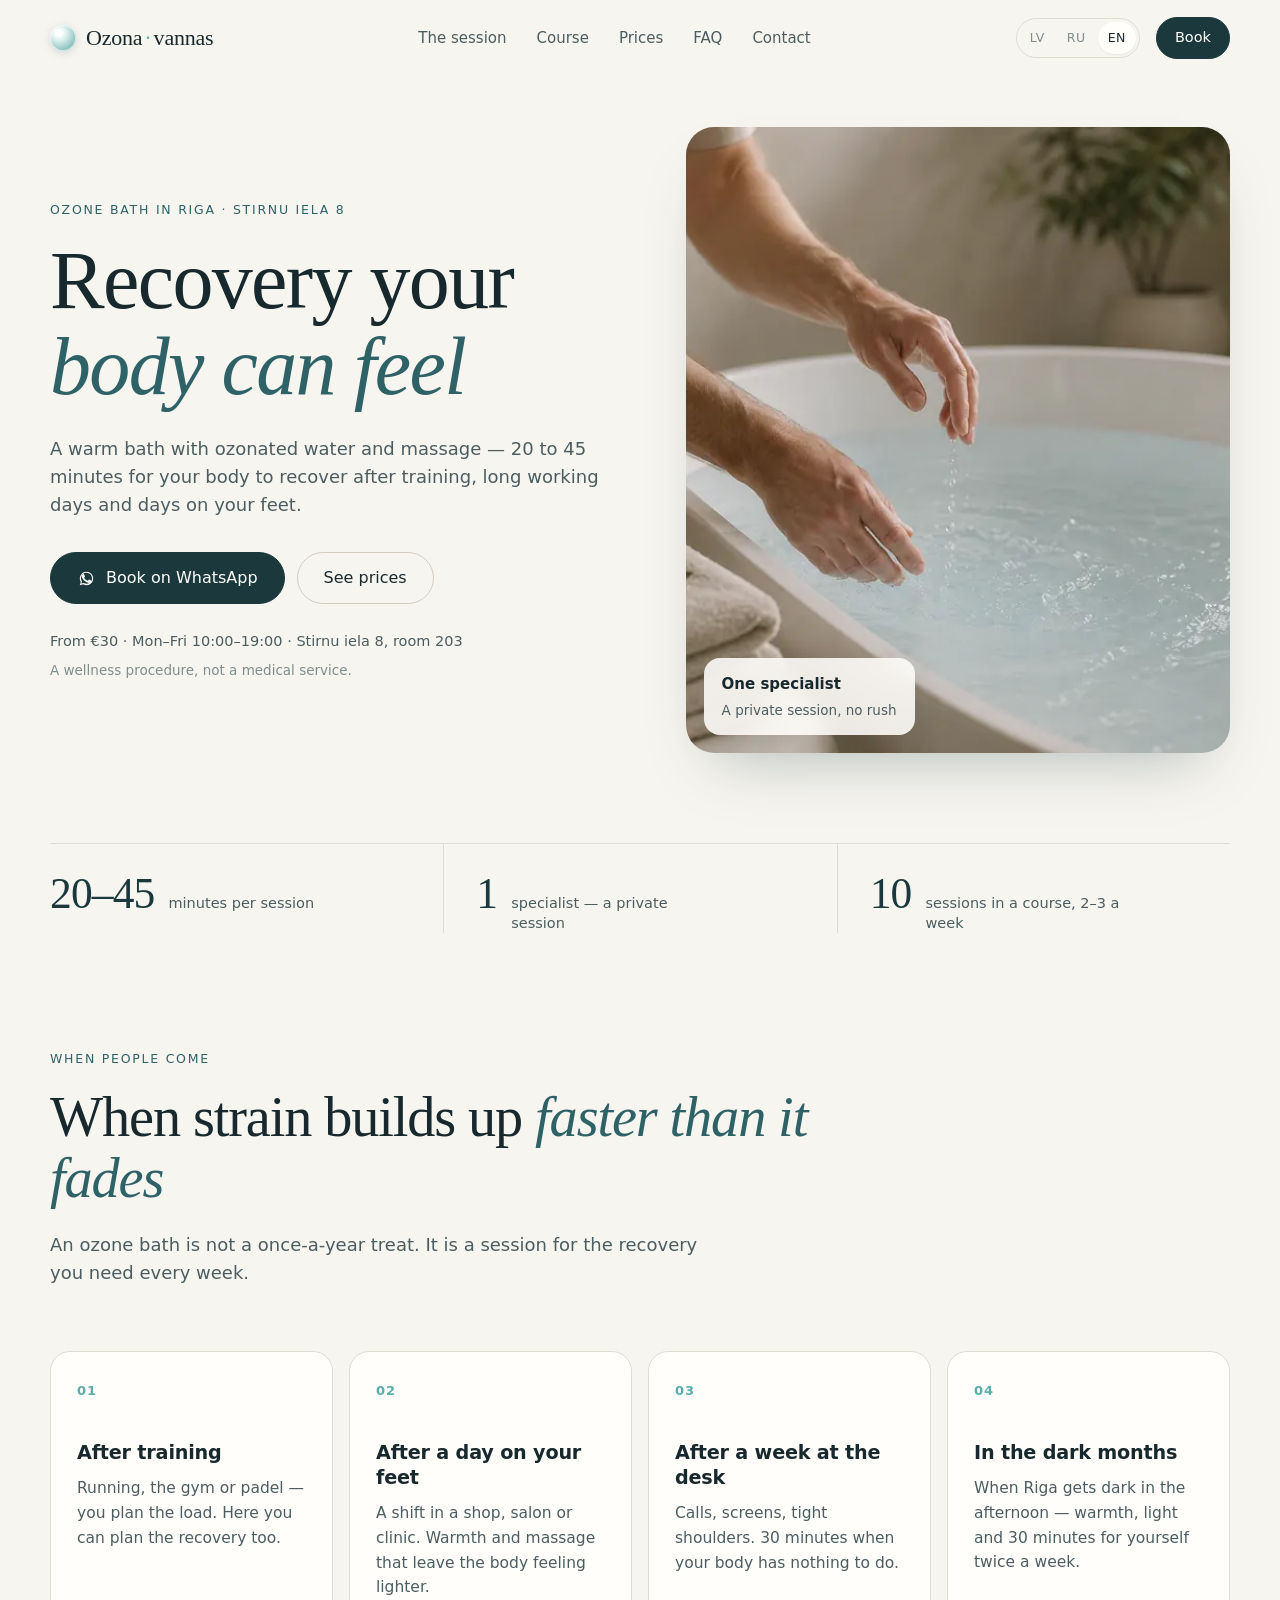
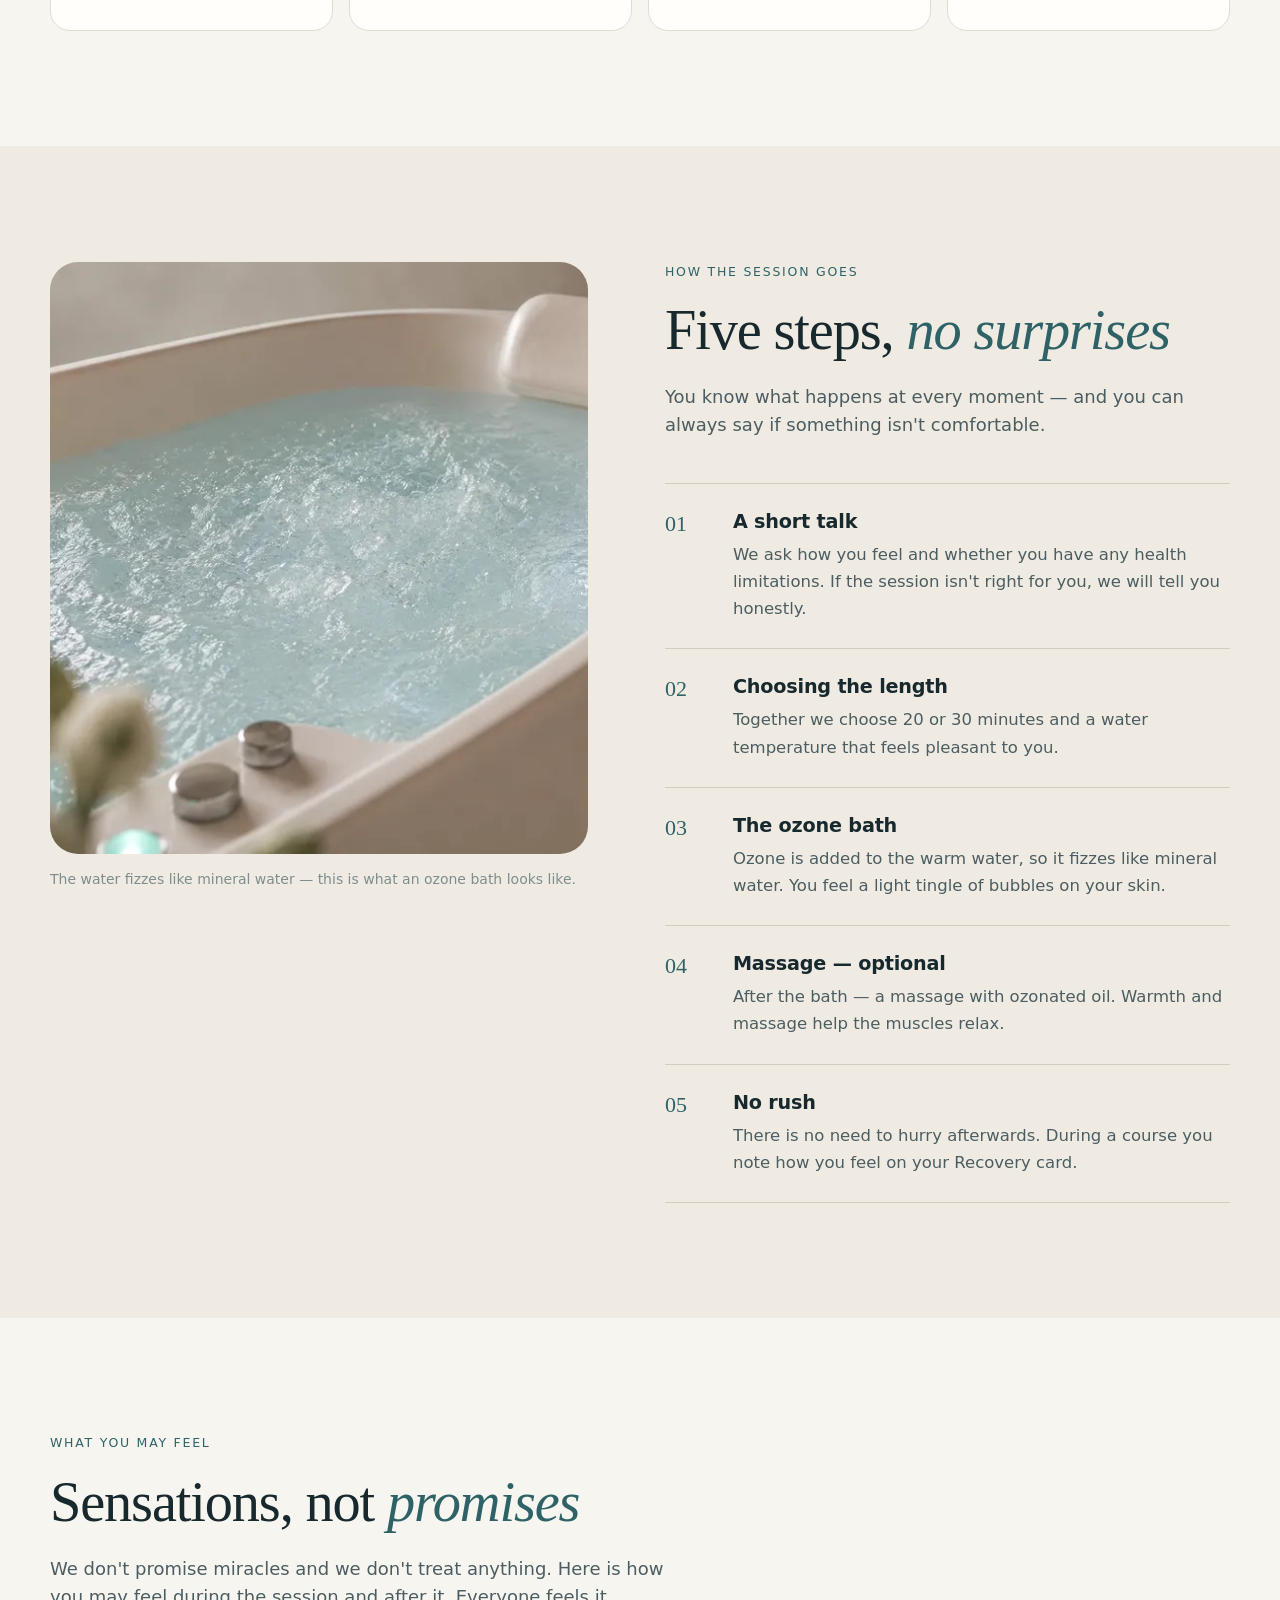
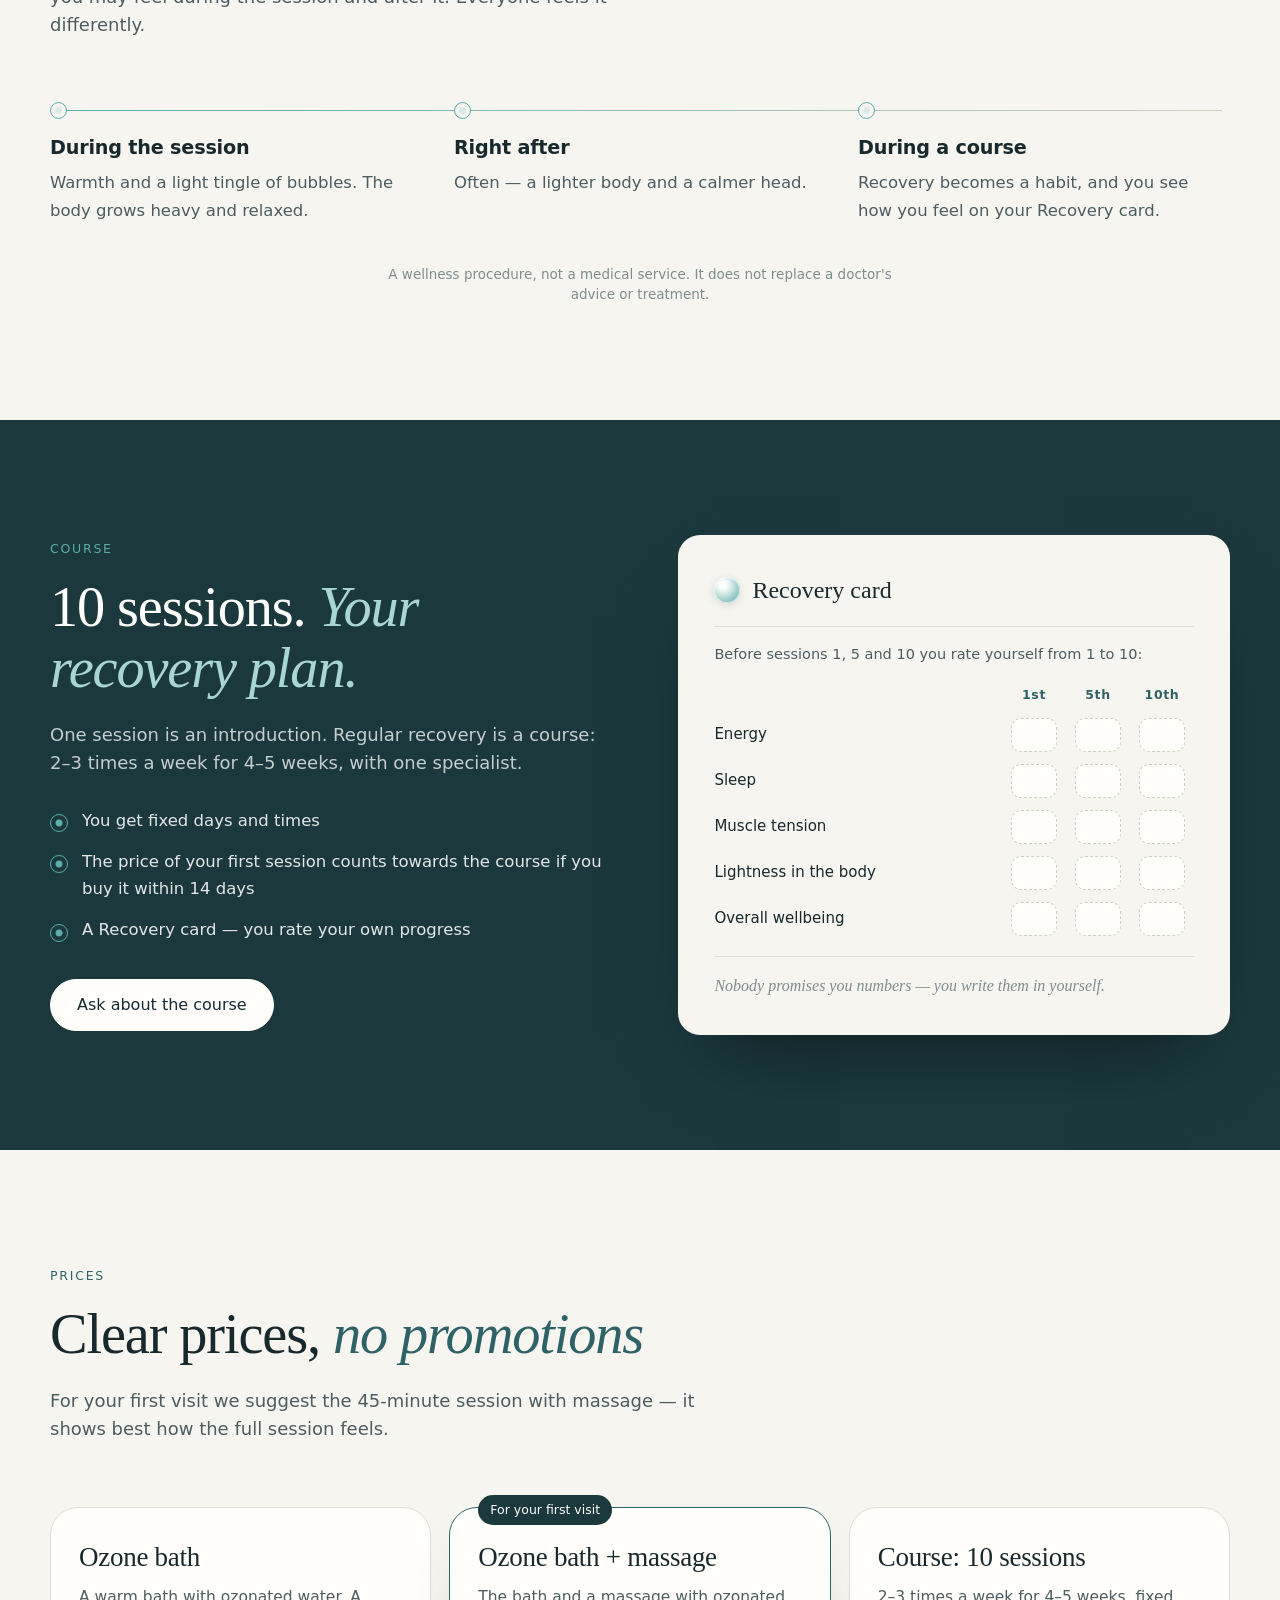
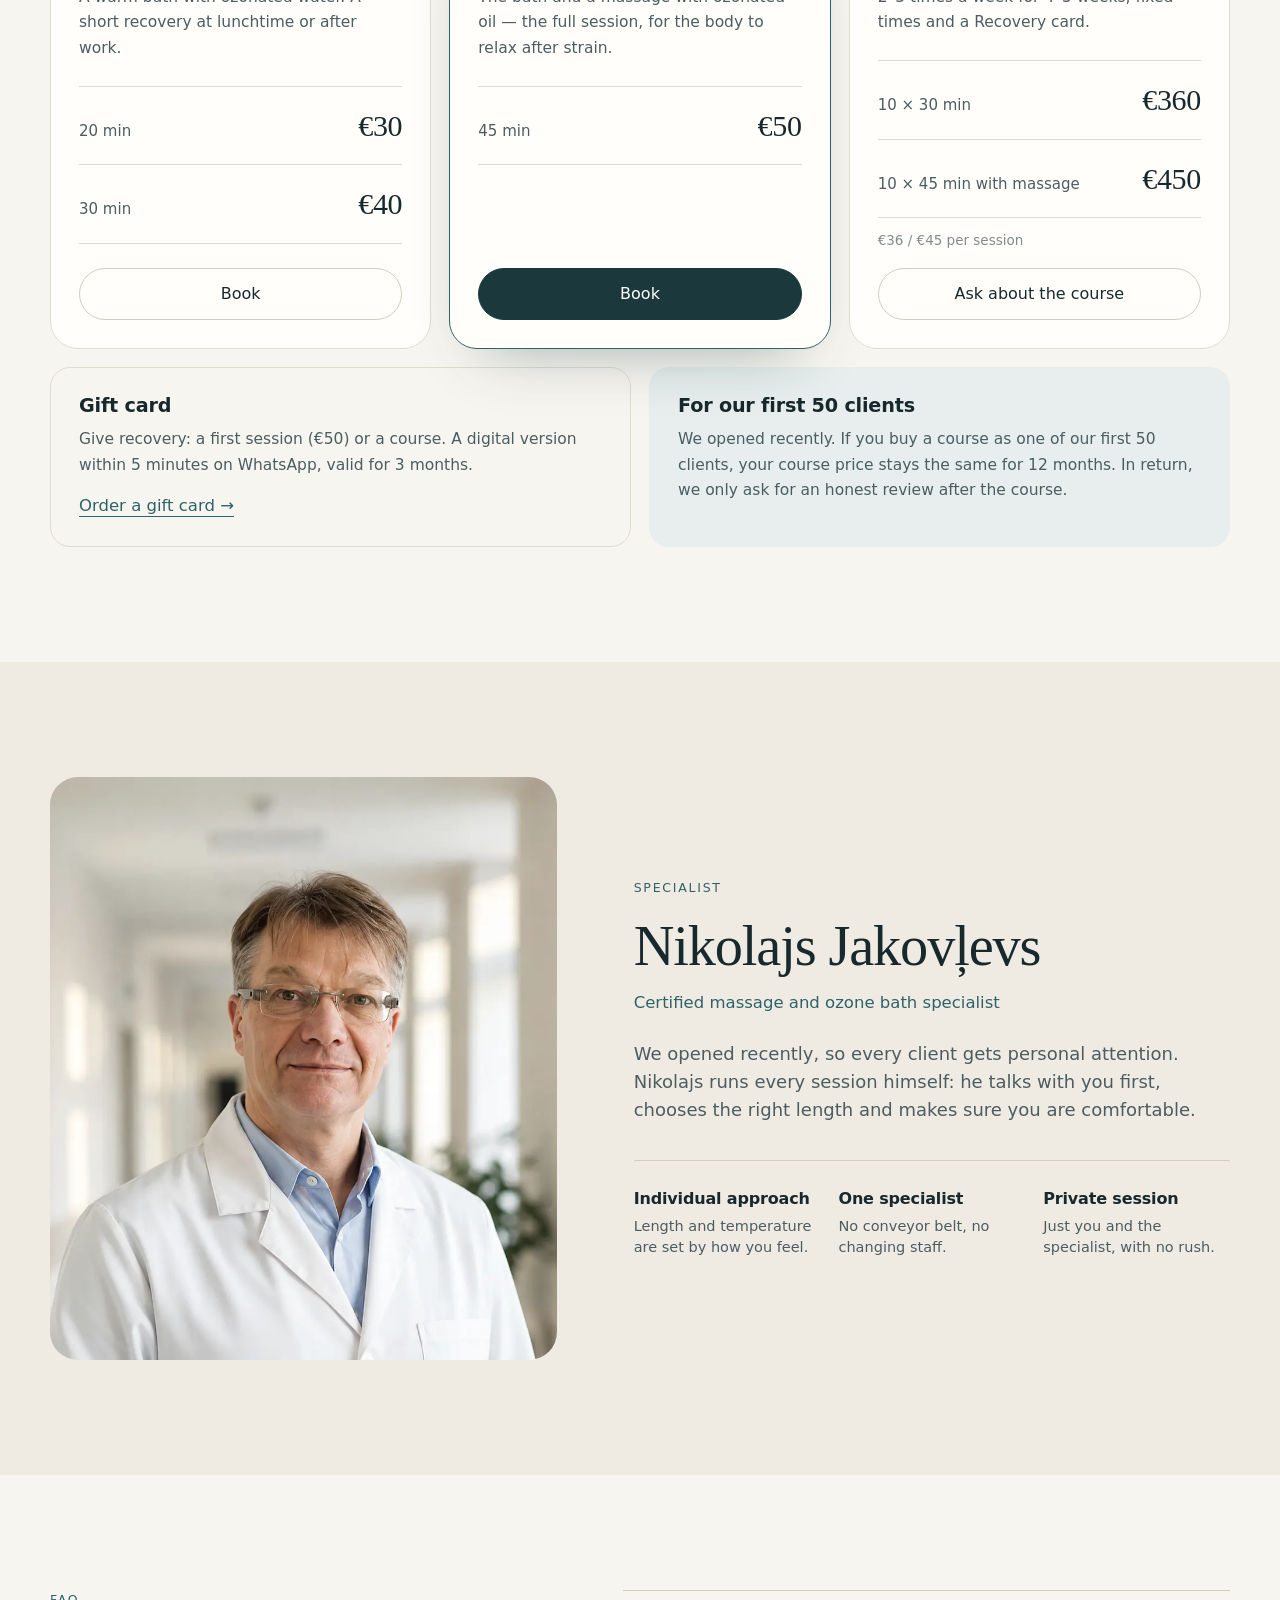
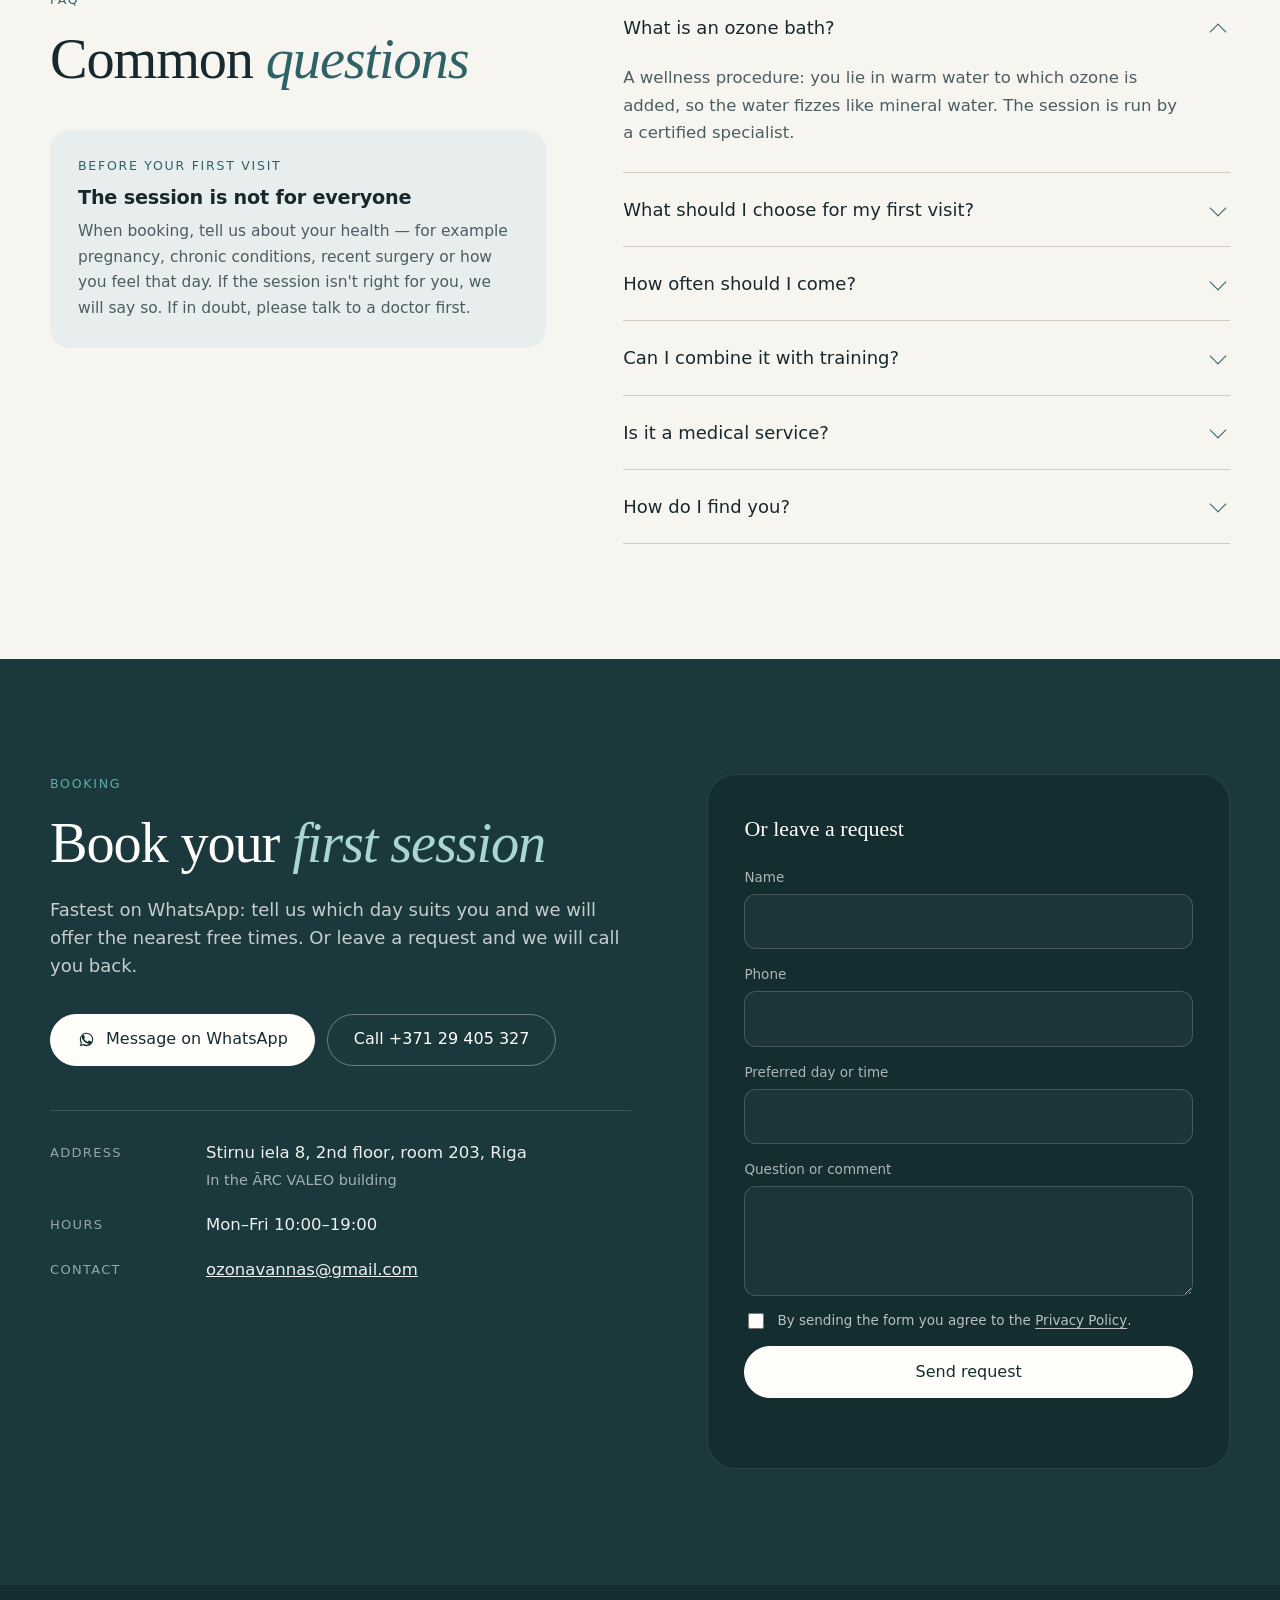
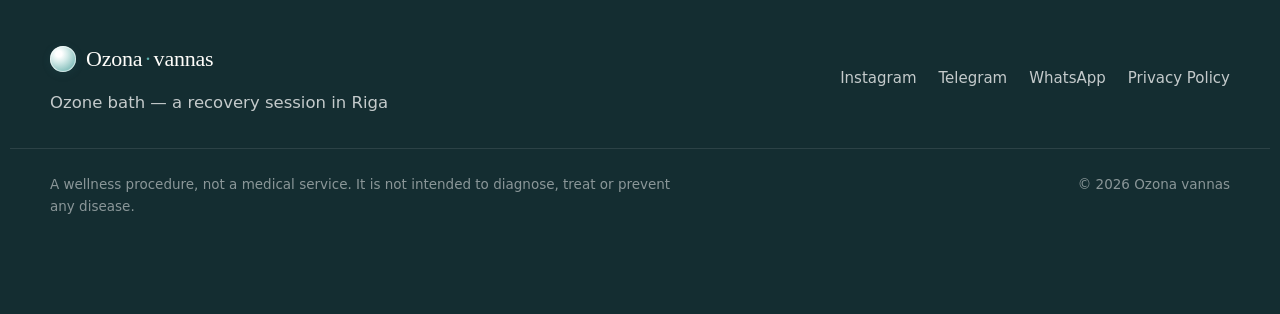
==== en/index.html @ 71defc59 "Redesign: calm "recovery" positioning, static LV/RU/EN pages - New copy in LV/RU/EN following the re" ====
<!doctype html>
<html lang="en">
<head>
  <meta charset="utf-8">
  <meta name="viewport" content="width=device-width, initial-scale=1, viewport-fit=cover">
  <title>Ozone bath in Riga — a recovery session | Ozona vannas</title>
  <meta name="description" content="A warm bath with ozonated water and massage in Riga, Stirnu iela 8. A recovery session after training and long working days. From €30.">
  <meta name="robots" content="index, follow, max-image-preview:large">
  <meta name="theme-color" content="#f7f5f0">
  <meta name="google-site-verification" content="QZF57YXRMvdtStPwRfbLH__YhUkK2asxfuNc9nprvyA">
  <link rel="canonical" href="https://www.ozonavannas.lv/en/">
  <link rel="alternate" hreflang="lv" href="https://www.ozonavannas.lv/">
  <link rel="alternate" hreflang="ru" href="https://www.ozonavannas.lv/ru/">
  <link rel="alternate" hreflang="en" href="https://www.ozonavannas.lv/en/">
  <link rel="alternate" hreflang="x-default" href="https://www.ozonavannas.lv/">
  <meta property="og:type" content="website">
  <meta property="og:site_name" content="Ozona vannas">
  <meta property="og:title" content="Ozone bath in Riga — a recovery session | Ozona vannas">
  <meta property="og:description" content="A warm bath with ozonated water and massage in Riga, Stirnu iela 8. A recovery session after training and long working days. From €30.">
  <meta property="og:url" content="https://www.ozonavannas.lv/en/">
  <meta property="og:image" content="https://www.ozonavannas.lv/img/og.jpg">
  <meta property="og:image:width" content="1200">
  <meta property="og:image:height" content="630">
  <meta property="og:image:alt" content="Ozone bath in Riga — the specialist checks the water">
  <meta property="og:locale" content="en_GB">
  <meta name="twitter:card" content="summary_large_image">
  <link rel="icon" href="/favicon.svg" type="image/svg+xml">
  <link rel="preload" href="/fonts/source-serif-4-normal-300-700-latin-ext.woff2" as="font" type="font/woff2" crossorigin>
  <link rel="preload" href="/fonts/inter-normal-300-700-latin-ext.woff2" as="font" type="font/woff2" crossorigin>
  <link rel="preload" as="image" href="/img/hero-water-900.webp" imagesrcset="/img/hero-water-900.webp 900w, /img/hero-water-1536.webp 1536w" imagesizes="(max-width: 900px) 100vw, 50vw">
  <link rel="stylesheet" href="/fonts/fonts.css">
  <link rel="stylesheet" href="/styles.css?v=202610071023">
  <script type="application/ld+json">{"@context":"https://schema.org","@graph":[{"@type":"WebSite","@id":"https://www.ozonavannas.lv/#website","url":"https://www.ozonavannas.lv/","name":"Ozona vannas","inLanguage":["lv","ru","en"]},{"@type":["LocalBusiness","HealthAndBeautyBusiness"],"@id":"https://www.ozonavannas.lv/#business","name":"Ozona vannas","url":"https://www.ozonavannas.lv/en/","image":"https://www.ozonavannas.lv/img/og.jpg","logo":"https://www.ozonavannas.lv/favicon.svg","telephone":"+37129405327","email":"ozonavannas@gmail.com","description":"A warm bath with ozonated water and massage in Riga, Stirnu iela 8. A recovery session after training and long working days. From €30.","address":{"@type":"PostalAddress","streetAddress":"Stirnu iela 8, 203","addressLocality":"Rīga","addressCountry":"LV"},"openingHoursSpecification":[{"@type":"OpeningHoursSpecification","dayOfWeek":["Monday","Tuesday","Wednesday","Thursday","Friday"],"opens":"10:00","closes":"19:00"}],"priceRange":"€€","areaServed":{"@type":"City","name":"Rīga"},"sameAs":["https://www.instagram.com/ozonavannas","https://t.me/NikolayJa"],"makesOffer":[{"@type":"Offer","name":"Ozone bath · 20 min","price":"30","priceCurrency":"EUR"},{"@type":"Offer","name":"Ozone bath · 30 min","price":"40","priceCurrency":"EUR"},{"@type":"Offer","name":"Ozone bath + massage · 45 min","price":"50","priceCurrency":"EUR"},{"@type":"Offer","name":"Course: 10 sessions · 10 × 30 min","price":"360","priceCurrency":"EUR"},{"@type":"Offer","name":"Course: 10 sessions · 10 × 45 min with massage","price":"450","priceCurrency":"EUR"}]},{"@type":"FAQPage","@id":"https://www.ozonavannas.lv/en/#faq","inLanguage":"en","mainEntity":[{"@type":"Question","name":"What is an ozone bath?","acceptedAnswer":{"@type":"Answer","text":"A wellness procedure: you lie in warm water to which ozone is added, so the water fizzes like mineral water. The session is run by a certified specialist."}},{"@type":"Question","name":"What should I choose for my first visit?","acceptedAnswer":{"@type":"Answer","text":"We suggest the 45-minute session — the bath with massage. If you are short on time, start with a 20- or 30-minute bath."}},{"@type":"Question","name":"How often should I come?","acceptedAnswer":{"@type":"Answer","text":"For regular recovery we suggest a course: 10 sessions, 2–3 times a week, for about 4–5 weeks."}},{"@type":"Question","name":"Can I combine it with training?","acceptedAnswer":{"@type":"Answer","text":"Yes. Tell the specialist about your training load and he will adjust the length of the session."}},{"@type":"Question","name":"Is it a medical service?","acceptedAnswer":{"@type":"Answer","text":"No. It is a wellness procedure and does not replace a doctor's advice, diagnosis or treatment."}},{"@type":"Question","name":"How do I find you?","acceptedAnswer":{"@type":"Answer","text":"Stirnu iela 8, 2nd floor, room 203 (in the ĀRC VALEO building), Riga."}}]}]}</script>
</head>
<body>
<a class="skip" href="#main">Skip to content</a>

<header class="site-header" data-header>
  <div class="wrap header-inner">
    <a class="logo" href="/en/" aria-label="Ozona vannas">
      <span class="logo-mark" aria-hidden="true"></span>
      <span class="logo-word">Ozona<span>·</span>vannas</span>
    </a>
    <nav class="nav" aria-label="Menu">
      <a href="#procedura">The session</a>
      <a href="#kurss">Course</a>
      <a href="#cenas">Prices</a>
      <a href="#jautajumi">FAQ</a>
      <a href="#pieraksts">Contact</a>
    </nav>
    <div class="header-right">
      <div class="lang" aria-label="Language">
        <a href="/" hreflang="lv" lang="lv">LV</a>
        <a href="/ru/" hreflang="ru" lang="ru">RU</a>
        <a href="/en/" hreflang="en" lang="en" aria-current="page">EN</a>
      </div>
      <a class="btn btn-small" href="https://wa.me/37129405327?text=Hello%21%20I%20would%20like%20to%20book%20an%20ozone%20bath." target="_blank" rel="noopener" data-track="wa_header">Book</a>
      <button class="burger" type="button" aria-expanded="false" aria-controls="mobile-menu" data-burger><span></span><span class="sr">Menu</span></button>
    </div>
  </div>
  <div class="mobile-menu" id="mobile-menu" hidden data-menu>
    <nav class="wrap">
      <a href="#procedura">The session</a>
      <a href="#kurss">Course</a>
      <a href="#cenas">Prices</a>
      <a href="#jautajumi">FAQ</a>
      <a href="#pieraksts">Contact</a>
      <div class="lang lang-mobile">
        <a href="/" hreflang="lv">LV</a>
        <a href="/ru/" hreflang="ru">RU</a>
        <a href="/en/" hreflang="en" aria-current="page">EN</a>
      </div>
    </nav>
  </div>
</header>

<main id="main">

  <!-- HERO -->
  <section class="hero">
    <div class="wrap hero-grid">
      <div class="hero-copy">
        <p class="eyebrow">Ozone bath in Riga · Stirnu iela 8</p>
        <h1 class="display">Recovery your <em>body can feel</em></h1>
        <p class="lede">A warm bath with ozonated water and massage — 20 to 45 minutes for your body to recover after training, long working days and days on your feet.</p>
        <div class="cta-row">
          <a class="btn" href="https://wa.me/37129405327?text=Hello%21%20I%20would%20like%20to%20book%20my%20first%20session%20%2845%20min%20with%20massage%29." target="_blank" rel="noopener" data-track="wa_hero"><svg viewBox="0 0 24 24" fill="currentColor" aria-hidden="true"><path d="M17.5 14.38c-.3-.15-1.77-.87-2.04-.97-.27-.1-.47-.15-.67.15-.2.3-.77.97-.94 1.17-.17.2-.35.22-.65.07-.3-.15-1.26-.46-2.4-1.48-.89-.79-1.49-1.77-1.66-2.07-.17-.3-.02-.46.13-.61.13-.13.3-.35.45-.52.15-.17.2-.3.3-.5.1-.2.05-.37-.02-.52-.07-.15-.67-1.62-.92-2.22-.24-.58-.49-.5-.67-.51h-.57c-.2 0-.52.07-.79.37-.27.3-1.04 1.02-1.04 2.48s1.06 2.88 1.21 3.08c.15.2 2.09 3.2 5.07 4.49.71.31 1.26.49 1.69.62.71.23 1.36.2 1.87.12.57-.09 1.77-.72 2.02-1.42.25-.7.25-1.3.17-1.42-.07-.13-.27-.2-.57-.35Z"/><path d="M12.02 3.5A8.45 8.45 0 0 0 4.8 16.28L3.5 20.5l4.34-1.14a8.43 8.43 0 0 0 4.17 1.06h.01A8.45 8.45 0 0 0 12.02 3.5Zm0 15.21h-.01a7 7 0 0 1-3.57-.98l-.26-.15-2.65.69.71-2.58-.17-.27a7.02 7.02 0 1 1 5.95 3.29Z"/></svg>Book on WhatsApp</a>
          <a class="btn btn-ghost" href="#cenas">See prices</a>
        </div>
        <p class="meta-line">From €30 · Mon–Fri 10:00–19:00 · Stirnu iela 8, room 203</p>
        <p class="fine">A wellness procedure, not a medical service.</p>
      </div>
      <figure class="hero-media">
        <picture>
          <source type="image/webp" srcset="/img/hero-water-900.webp 900w, /img/hero-water-1536.webp 1536w" sizes="(max-width: 900px) 100vw, 50vw">
          <img src="/img/hero-water-900.jpg" alt="The specialist checks the water temperature of the ozone bath" width="1536" height="1024" fetchpriority="high">
        </picture>
        <div class="bubbles" aria-hidden="true"><i></i><i></i><i></i><i></i><i></i><i></i><i></i><i></i><i></i><i></i><i></i><i></i><i></i><i></i></div>
        <figcaption class="badge">
          <strong>One specialist</strong>
          <span>A private session, no rush</span>
        </figcaption>
      </figure>
    </div>
    <div class="wrap">
      <ul class="facts">
        <li><span class="facts-n">20–45</span><span class="facts-l">minutes per session</span></li>
        <li><span class="facts-n">1</span><span class="facts-l">specialist — a private session</span></li>
        <li><span class="facts-n">10</span><span class="facts-l">sessions in a course, 2–3 a week</span></li>
      </ul>
    </div>
  </section>

  <!-- SITUATIONS -->
  <section class="section" id="kam">
    <div class="wrap">
      <header class="section-head">
        <p class="eyebrow">When people come</p>
        <h2 class="h2">When strain builds up <em>faster than it fades</em></h2>
        <p class="lede">An ozone bath is not a once-a-year treat. It is a session for the recovery you need every week.</p>
      </header>
      <ol class="cards-4">
        <li class="card reveal">
          <span class="card-n">01</span>
          <h3>After training</h3>
          <p>Running, the gym or padel — you plan the load. Here you can plan the recovery too.</p>
        </li>
        <li class="card reveal">
          <span class="card-n">02</span>
          <h3>After a day on your feet</h3>
          <p>A shift in a shop, salon or clinic. Warmth and massage that leave the body feeling lighter.</p>
        </li>
        <li class="card reveal">
          <span class="card-n">03</span>
          <h3>After a week at the desk</h3>
          <p>Calls, screens, tight shoulders. 30 minutes when your body has nothing to do.</p>
        </li>
        <li class="card reveal">
          <span class="card-n">04</span>
          <h3>In the dark months</h3>
          <p>When Riga gets dark in the afternoon — warmth, light and 30 minutes for yourself twice a week.</p>
        </li>
      </ol>
    </div>
  </section>

  <!-- PROCESS -->
  <section class="section section-tint" id="procedura">
    <div class="wrap process-grid">
      <div class="process-media">
        <figure>
          <picture>
            <source type="image/webp" srcset="/img/bath-900.webp 900w, /img/bath-1536.webp 1536w" sizes="(max-width: 900px) 100vw, 45vw">
            <img src="/img/bath-900.jpg" alt="Ozone bath with ozonated water" width="1536" height="1024" loading="lazy" decoding="async">
          </picture>
          <figcaption>The water fizzes like mineral water — this is what an ozone bath looks like.</figcaption>
        </figure>
      </div>
      <div>
        <header class="section-head section-head-left">
          <p class="eyebrow">How the session goes</p>
          <h2 class="h2">Five steps, <em>no surprises</em></h2>
          <p class="lede">You know what happens at every moment — and you can always say if something isn&#39;t comfortable.</p>
        </header>
        <ol class="steps">
          <li class="reveal">
            <span class="steps-n">01</span>
            <div><h3>A short talk</h3><p>We ask how you feel and whether you have any health limitations. If the session isn&#39;t right for you, we will tell you honestly.</p></div>
          </li>
          <li class="reveal">
            <span class="steps-n">02</span>
            <div><h3>Choosing the length</h3><p>Together we choose 20 or 30 minutes and a water temperature that feels pleasant to you.</p></div>
          </li>
          <li class="reveal">
            <span class="steps-n">03</span>
            <div><h3>The ozone bath</h3><p>Ozone is added to the warm water, so it fizzes like mineral water. You feel a light tingle of bubbles on your skin.</p></div>
          </li>
          <li class="reveal">
            <span class="steps-n">04</span>
            <div><h3>Massage — optional</h3><p>After the bath — a massage with ozonated oil. Warmth and massage help the muscles relax.</p></div>
          </li>
          <li class="reveal">
            <span class="steps-n">05</span>
            <div><h3>No rush</h3><p>There is no need to hurry afterwards. During a course you note how you feel on your Recovery card.</p></div>
          </li>
        </ol>
      </div>
    </div>
  </section>

  <!-- FEEL -->
  <section class="section">
    <div class="wrap">
      <header class="section-head">
        <p class="eyebrow">What you may feel</p>
        <h2 class="h2">Sensations, not <em>promises</em></h2>
        <p class="lede">We don&#39;t promise miracles and we don&#39;t treat anything. Here is how you may feel during the session and after it. Everyone feels it differently.</p>
      </header>
      <ol class="timeline">
        <li class="reveal"><span class="timeline-dot" aria-hidden="true"></span><h3>During the session</h3><p>Warmth and a light tingle of bubbles. The body grows heavy and relaxed.</p></li>
        <li class="reveal"><span class="timeline-dot" aria-hidden="true"></span><h3>Right after</h3><p>Often — a lighter body and a calmer head.</p></li>
        <li class="reveal"><span class="timeline-dot" aria-hidden="true"></span><h3>During a course</h3><p>Recovery becomes a habit, and you see how you feel on your Recovery card.</p></li>
      </ol>
      <p class="fine center">A wellness procedure, not a medical service. It does not replace a doctor&#39;s advice or treatment.</p>
    </div>
  </section>

  <!-- COURSE -->
  <section class="section section-deep" id="kurss">
    <div class="wrap course-grid">
      <div>
        <p class="eyebrow">Course</p>
        <h2 class="h2">10 sessions. <em>Your recovery plan.</em></h2>
        <p class="lede">One session is an introduction. Regular recovery is a course: 2–3 times a week for 4–5 weeks, with one specialist.</p>
        <ul class="ticks">
          <li>You get fixed days and times</li>
          <li>The price of your first session counts towards the course if you buy it within 14 days</li>
          <li>A Recovery card — you rate your own progress</li>
        </ul>
        <a class="btn btn-light" href="https://wa.me/37129405327?text=Hello%21%20I%20would%20like%20to%20know%20more%20about%20the%2010-session%20course." target="_blank" rel="noopener" data-track="wa_course">Ask about the course</a>
      </div>
      <div class="karte reveal" role="img" aria-label="Recovery card: Energy, Sleep, Muscle tension, Lightness in the body, Overall wellbeing">
        <div class="karte-head">
          <span class="logo-mark" aria-hidden="true"></span>
          <strong>Recovery card</strong>
        </div>
        <p class="karte-sub">Before sessions 1, 5 and 10 you rate yourself from 1 to 10:</p>
        <div class="karte-grid">
          <span></span><span class="karte-col">1st</span><span class="karte-col">5th</span><span class="karte-col">10th</span>
          <span class="karte-row">Energy</span><span class="karte-cell"></span><span class="karte-cell"></span><span class="karte-cell"></span>
          <span class="karte-row">Sleep</span><span class="karte-cell"></span><span class="karte-cell"></span><span class="karte-cell"></span>
          <span class="karte-row">Muscle tension</span><span class="karte-cell"></span><span class="karte-cell"></span><span class="karte-cell"></span>
          <span class="karte-row">Lightness in the body</span><span class="karte-cell"></span><span class="karte-cell"></span><span class="karte-cell"></span>
          <span class="karte-row">Overall wellbeing</span><span class="karte-cell"></span><span class="karte-cell"></span><span class="karte-cell"></span>
        </div>
        <p class="karte-note">Nobody promises you numbers — you write them in yourself.</p>
      </div>
    </div>
  </section>

  <!-- PRICES -->
  <section class="section" id="cenas">
    <div class="wrap">
      <header class="section-head">
        <p class="eyebrow">Prices</p>
        <h2 class="h2">Clear prices, <em>no promotions</em></h2>
        <p class="lede">For your first visit we suggest the 45-minute session with massage — it shows best how the full session feels.</p>
      </header>
      <div class="prices">
        <article class="price reveal">
          
          <h3>Ozone bath</h3>
          <p class="price-desc">A warm bath with ozonated water. A short recovery at lunchtime or after work.</p>
          <ul class="price-opts">
            <li><span>20 min</span><strong>€30</strong></li>
            <li><span>30 min</span><strong>€40</strong></li>
          </ul>
          
          <a class="btn btn-ghost btn-block" href="https://wa.me/37129405327?text=Hello%21%20I%20would%20like%20to%20book%20an%20ozone%20bath%20%2820%20or%2030%20min%29." target="_blank" rel="noopener" data-track="wa_price_bath">Book</a>
        </article>
        <article class="price reveal price-main">
          <span class="tag">For your first visit</span>
          <h3>Ozone bath + massage</h3>
          <p class="price-desc">The bath and a massage with ozonated oil — the full session, for the body to relax after strain.</p>
          <ul class="price-opts">
            <li><span>45 min</span><strong>€50</strong></li>
          </ul>
          
          <a class="btn btn-block" href="https://wa.me/37129405327?text=Hello%21%20I%20would%20like%20to%20book%20my%20first%20session%20%2845%20min%20with%20massage%29." target="_blank" rel="noopener" data-track="wa_price_first">Book</a>
        </article>
        <article class="price reveal">
          
          <h3>Course: 10 sessions</h3>
          <p class="price-desc">2–3 times a week for 4–5 weeks, fixed times and a Recovery card.</p>
          <ul class="price-opts">
            <li><span>10 × 30 min</span><strong>€360</strong></li>
            <li><span>10 × 45 min with massage</span><strong>€450</strong></li>
          </ul>
          <p class="fine">€36 / €45 per session</p>
          <a class="btn btn-ghost btn-block" href="https://wa.me/37129405327?text=Hello%21%20I%20would%20like%20to%20know%20more%20about%20the%2010-session%20course." target="_blank" rel="noopener" data-track="wa_price_course">Ask about the course</a>
        </article>
      </div>
      <div class="price-extras">
        <div class="extra reveal">
          <h3>Gift card</h3>
          <p>Give recovery: a first session (€50) or a course. A digital version within 5 minutes on WhatsApp, valid for 3 months.</p>
          <a class="link" href="https://wa.me/37129405327?text=Hello%21%20I%20would%20like%20to%20order%20a%20gift%20card." target="_blank" rel="noopener" data-track="wa_gift">Order a gift card →</a>
        </div>
        <div class="extra extra-soft reveal">
          <h3>For our first 50 clients</h3>
          <p>We opened recently. If you buy a course as one of our first 50 clients, your course price stays the same for 12 months. In return, we only ask for an honest review after the course.</p>
        </div>
      </div>
    </div>
  </section>

  <!-- SPECIALIST -->
  <section class="section section-tint" id="specialists">
    <div class="wrap spec-grid">
      <figure class="spec-photo">
        <picture>
          <source type="image/webp" srcset="/img/nikolajs-900.webp 900w, /img/nikolajs-1189.webp 1189w" sizes="(max-width: 900px) 90vw, 40vw">
          <img src="/img/nikolajs-900.jpg" alt="Nikolajs Jakovļevs, massage and ozone bath specialist" width="1189" height="1323" loading="lazy" decoding="async">
        </picture>
      </figure>
      <div>
        <p class="eyebrow">Specialist</p>
        <h2 class="h2">Nikolajs Jakovļevs</h2>
        <p class="role">Certified massage and ozone bath specialist</p>
        <p class="lede">We opened recently, so every client gets personal attention. Nikolajs runs every session himself: he talks with you first, chooses the right length and makes sure you are comfortable.</p>
        <ul class="values">
          <li><h3>Individual approach</h3><p>Length and temperature are set by how you feel.</p></li>
          <li><h3>One specialist</h3><p>No conveyor belt, no changing staff.</p></li>
          <li><h3>Private session</h3><p>Just you and the specialist, with no rush.</p></li>
        </ul>
      </div>
    </div>
  </section>

  <!-- BEFORE + FAQ -->
  <section class="section" id="jautajumi">
    <div class="wrap faq-grid">
      <div>
        <p class="eyebrow">FAQ</p>
        <h2 class="h2">Common <em>questions</em></h2>
        <aside class="notice">
          <p class="eyebrow">Before your first visit</p>
          <h3>The session is not for everyone</h3>
          <p>When booking, tell us about your health — for example pregnancy, chronic conditions, recent surgery or how you feel that day. If the session isn&#39;t right for you, we will say so. If in doubt, please talk to a doctor first.</p>
        </aside>
      </div>
      <div class="faq">
        <details open>
          <summary>What is an ozone bath?</summary>
          <p>A wellness procedure: you lie in warm water to which ozone is added, so the water fizzes like mineral water. The session is run by a certified specialist.</p>
        </details>
        <details>
          <summary>What should I choose for my first visit?</summary>
          <p>We suggest the 45-minute session — the bath with massage. If you are short on time, start with a 20- or 30-minute bath.</p>
        </details>
        <details>
          <summary>How often should I come?</summary>
          <p>For regular recovery we suggest a course: 10 sessions, 2–3 times a week, for about 4–5 weeks.</p>
        </details>
        <details>
          <summary>Can I combine it with training?</summary>
          <p>Yes. Tell the specialist about your training load and he will adjust the length of the session.</p>
        </details>
        <details>
          <summary>Is it a medical service?</summary>
          <p>No. It is a wellness procedure and does not replace a doctor&#39;s advice, diagnosis or treatment.</p>
        </details>
        <details>
          <summary>How do I find you?</summary>
          <p>Stirnu iela 8, 2nd floor, room 203 (in the ĀRC VALEO building), Riga.</p>
        </details>
      </div>
    </div>
  </section>

  <!-- BOOKING -->
  <section class="section section-deep" id="pieraksts">
    <div class="wrap book-grid">
      <div>
        <p class="eyebrow">Booking</p>
        <h2 class="h2">Book your <em>first session</em></h2>
        <p class="lede">Fastest on WhatsApp: tell us which day suits you and we will offer the nearest free times. Or leave a request and we will call you back.</p>
        <div class="cta-row">
          <a class="btn btn-light" href="https://wa.me/37129405327?text=Hello%21%20I%20would%20like%20to%20book%20my%20first%20session%20%2845%20min%20with%20massage%29." target="_blank" rel="noopener" data-track="wa_booking"><svg viewBox="0 0 24 24" fill="currentColor" aria-hidden="true"><path d="M17.5 14.38c-.3-.15-1.77-.87-2.04-.97-.27-.1-.47-.15-.67.15-.2.3-.77.97-.94 1.17-.17.2-.35.22-.65.07-.3-.15-1.26-.46-2.4-1.48-.89-.79-1.49-1.77-1.66-2.07-.17-.3-.02-.46.13-.61.13-.13.3-.35.45-.52.15-.17.2-.3.3-.5.1-.2.05-.37-.02-.52-.07-.15-.67-1.62-.92-2.22-.24-.58-.49-.5-.67-.51h-.57c-.2 0-.52.07-.79.37-.27.3-1.04 1.02-1.04 2.48s1.06 2.88 1.21 3.08c.15.2 2.09 3.2 5.07 4.49.71.31 1.26.49 1.69.62.71.23 1.36.2 1.87.12.57-.09 1.77-.72 2.02-1.42.25-.7.25-1.3.17-1.42-.07-.13-.27-.2-.57-.35Z"/><path d="M12.02 3.5A8.45 8.45 0 0 0 4.8 16.28L3.5 20.5l4.34-1.14a8.43 8.43 0 0 0 4.17 1.06h.01A8.45 8.45 0 0 0 12.02 3.5Zm0 15.21h-.01a7 7 0 0 1-3.57-.98l-.26-.15-2.65.69.71-2.58-.17-.27a7.02 7.02 0 1 1 5.95 3.29Z"/></svg>Message on WhatsApp</a>
          <a class="btn btn-ghost-light" href="tel:+37129405327" data-track="call">Call +371 29 405 327</a>
        </div>
        <dl class="book-meta">
          <div><dt>Address</dt><dd>Stirnu iela 8, 2nd floor, room 203, Riga<br><span>In the ĀRC VALEO building</span></dd></div>
          <div><dt>Hours</dt><dd>Mon–Fri 10:00–19:00</dd></div>
          <div><dt>Contact</dt><dd><a href="mailto:ozonavannas@gmail.com">ozonavannas@gmail.com</a></dd></div>
        </dl>
      </div>
      <form class="form" data-form data-subject="New request (EN) — Ozona vannas" data-sending="Sending…" data-error="Sending failed. Please message us on WhatsApp or call." novalidate>
        <p class="form-or">Or leave a request</p>
        <label class="field"><span>Name</span><input name="name" type="text" autocomplete="name" required minlength="2"></label>
        <label class="field"><span>Phone</span><input name="phone" type="tel" inputmode="tel" autocomplete="tel" required pattern="^[+\d][\d\s\-()]{6,20}$"></label>
        <label class="field"><span>Preferred day or time</span><input name="when" type="text"></label>
        <label class="field"><span>Question or comment</span><textarea name="message" rows="3"></textarea></label>
        <input type="text" name="_honey" class="hp" tabindex="-1" autocomplete="off" aria-hidden="true">
        <label class="consent"><input type="checkbox" name="consent" required><span>By sending the form you agree to the <button type="button" class="link-btn" data-privacy-open>Privacy Policy</button>.</span></label>
        <button class="btn btn-light btn-block" type="submit">Send request</button>
        <p class="form-status" role="status" aria-live="polite" data-success="Thank you! We will contact you during working hours."></p>
      </form>
    </div>
  </section>
</main>

<footer class="site-footer">
  <div class="wrap footer-grid">
    <div>
      <a class="logo" href="/en/"><span class="logo-mark" aria-hidden="true"></span><span class="logo-word">Ozona<span>·</span>vannas</span></a>
      <p>Ozone bath — a recovery session in Riga</p>
    </div>
    <div class="footer-links">
      <a href="https://instagram.com/ozonavannas" target="_blank" rel="noopener">Instagram</a>
      <a href="https://t.me/NikolayJa" target="_blank" rel="noopener">Telegram</a>
      <a href="https://wa.me/37129405327?text=Hello%21%20I%20would%20like%20to%20book%20an%20ozone%20bath." target="_blank" rel="noopener">WhatsApp</a>
      <button type="button" class="link-btn" data-privacy-open>Privacy Policy</button>
    </div>
  </div>
  <div class="wrap footer-bottom">
    <p>A wellness procedure, not a medical service. It is not intended to diagnose, treat or prevent any disease.</p>
    <p>© 2026 Ozona vannas</p>
  </div>
</footer>

<a class="sticky-cta" href="https://wa.me/37129405327?text=Hello%21%20I%20would%20like%20to%20book%20my%20first%20session%20%2845%20min%20with%20massage%29." target="_blank" rel="noopener" data-track="wa_sticky"><svg viewBox="0 0 24 24" fill="currentColor" aria-hidden="true"><path d="M17.5 14.38c-.3-.15-1.77-.87-2.04-.97-.27-.1-.47-.15-.67.15-.2.3-.77.97-.94 1.17-.17.2-.35.22-.65.07-.3-.15-1.26-.46-2.4-1.48-.89-.79-1.49-1.77-1.66-2.07-.17-.3-.02-.46.13-.61.13-.13.3-.35.45-.52.15-.17.2-.3.3-.5.1-.2.05-.37-.02-.52-.07-.15-.67-1.62-.92-2.22-.24-.58-.49-.5-.67-.51h-.57c-.2 0-.52.07-.79.37-.27.3-1.04 1.02-1.04 2.48s1.06 2.88 1.21 3.08c.15.2 2.09 3.2 5.07 4.49.71.31 1.26.49 1.69.62.71.23 1.36.2 1.87.12.57-.09 1.77-.72 2.02-1.42.25-.7.25-1.3.17-1.42-.07-.13-.27-.2-.57-.35Z"/><path d="M12.02 3.5A8.45 8.45 0 0 0 4.8 16.28L3.5 20.5l4.34-1.14a8.43 8.43 0 0 0 4.17 1.06h.01A8.45 8.45 0 0 0 12.02 3.5Zm0 15.21h-.01a7 7 0 0 1-3.57-.98l-.26-.15-2.65.69.71-2.58-.17-.27a7.02 7.02 0 1 1 5.95 3.29Z"/></svg>Book</a>

<dialog class="privacy" data-privacy>
  <form method="dialog">
    <h2>Privacy Policy</h2>
    <h3>Data controller</h3>
    <p>Ozona vannas, Stirnu iela 8, 2nd floor, room 203, Riga, Latvia. E-mail: ozonavannas@gmail.com</p>
    <h3>What data we collect</h3>
    <p>Name, phone, preferred time and message — only from the request form.</p>
    <h3>Why</h3>
    <p>To answer your question and book your session.</p>
    <h3>How</h3>
    <p>We use the FormSubmit service to forward the form to our e-mail.</p>
    <h3>Retention</h3>
    <p>Data is kept until your request is fulfilled or until you ask us to delete it.</p>
    <h3>Your rights</h3>
    <p>You have the right to access, correct or delete your data. Write to ozonavannas@gmail.com</p>
    <p class="fine">We do not sell your data or use it for advertising.</p>
    <button class="btn" value="close">Close</button>
  </form>
</dialog>

<script src="/main.js?v=202610071023" defer></script>
</body>
</html>
---- fonts/fonts.css ----
/* Self-hosted fonts for Ozone — Source Serif 4 / Inter / JetBrains Mono, served locally for correct Latvian rendering. */
@font-face{font-family:'Source Serif 4';font-style:italic;font-weight:300 600;font-display:swap;src:url(source-serif-4-italic-300-600-cyrillic-ext.woff2) format('woff2');unicode-range:U+0460-052F, U+1C80-1C8A, U+20B4, U+2DE0-2DFF, U+A640-A69F, U+FE2E-FE2F;}
@font-face{font-family:'Source Serif 4';font-style:italic;font-weight:300 600;font-display:swap;src:url(source-serif-4-italic-300-600-cyrillic.woff2) format('woff2');unicode-range:U+0301, U+0400-045F, U+0490-0491, U+04B0-04B1, U+2116;}
@font-face{font-family:'Source Serif 4';font-style:italic;font-weight:300 600;font-display:swap;src:url(source-serif-4-italic-300-600-latin-ext.woff2) format('woff2');unicode-range:U+0100-02BA, U+02BD-02C5, U+02C7-02CC, U+02CE-02D7, U+02DD-02FF, U+0304, U+0308, U+0329, U+1D00-1DBF, U+1E00-1E9F, U+1EF2-1EFF, U+2020, U+20A0-20AB, U+20AD-20C0, U+2113, U+2C60-2C7F, U+A720-A7FF;}
@font-face{font-family:'Source Serif 4';font-style:italic;font-weight:300 600;font-display:swap;src:url(source-serif-4-italic-300-600-latin.woff2) format('woff2');unicode-range:U+0000-00FF, U+0131, U+0152-0153, U+02BB-02BC, U+02C6, U+02DA, U+02DC, U+0304, U+0308, U+0329, U+2000-206F, U+20AC, U+2122, U+2191, U+2193, U+2212, U+2215, U+FEFF, U+FFFD;}
@font-face{font-family:'Source Serif 4';font-style:normal;font-weight:300 700;font-display:swap;src:url(source-serif-4-normal-300-700-cyrillic-ext.woff2) format('woff2');unicode-range:U+0460-052F, U+1C80-1C8A, U+20B4, U+2DE0-2DFF, U+A640-A69F, U+FE2E-FE2F;}
@font-face{font-family:'Source Serif 4';font-style:normal;font-weight:300 700;font-display:swap;src:url(source-serif-4-normal-300-700-cyrillic.woff2) format('woff2');unicode-range:U+0301, U+0400-045F, U+0490-0491, U+04B0-04B1, U+2116;}
@font-face{font-family:'Source Serif 4';font-style:normal;font-weight:300 700;font-display:swap;src:url(source-serif-4-normal-300-700-latin-ext.woff2) format('woff2');unicode-range:U+0100-02BA, U+02BD-02C5, U+02C7-02CC, U+02CE-02D7, U+02DD-02FF, U+0304, U+0308, U+0329, U+1D00-1DBF, U+1E00-1E9F, U+1EF2-1EFF, U+2020, U+20A0-20AB, U+20AD-20C0, U+2113, U+2C60-2C7F, U+A720-A7FF;}
@font-face{font-family:'Source Serif 4';font-style:normal;font-weight:300 700;font-display:swap;src:url(source-serif-4-normal-300-700-latin.woff2) format('woff2');unicode-range:U+0000-00FF, U+0131, U+0152-0153, U+02BB-02BC, U+02C6, U+02DA, U+02DC, U+0304, U+0308, U+0329, U+2000-206F, U+20AC, U+2122, U+2191, U+2193, U+2212, U+2215, U+FEFF, U+FFFD;}
@font-face{font-family:'Inter';font-style:italic;font-weight:300 600;font-display:swap;src:url(inter-italic-300-600-cyrillic-ext.woff2) format('woff2');unicode-range:U+0460-052F, U+1C80-1C8A, U+20B4, U+2DE0-2DFF, U+A640-A69F, U+FE2E-FE2F;}
@font-face{font-family:'Inter';font-style:italic;font-weight:300 600;font-display:swap;src:url(inter-italic-300-600-cyrillic.woff2) format('woff2');unicode-range:U+0301, U+0400-045F, U+0490-0491, U+04B0-04B1, U+2116;}
@font-face{font-family:'Inter';font-style:italic;font-weight:300 600;font-display:swap;src:url(inter-italic-300-600-latin-ext.woff2) format('woff2');unicode-range:U+0100-02BA, U+02BD-02C5, U+02C7-02CC, U+02CE-02D7, U+02DD-02FF, U+0304, U+0308, U+0329, U+1D00-1DBF, U+1E00-1E9F, U+1EF2-1EFF, U+2020, U+20A0-20AB, U+20AD-20C0, U+2113, U+2C60-2C7F, U+A720-A7FF;}
@font-face{font-family:'Inter';font-style:italic;font-weight:300 600;font-display:swap;src:url(inter-italic-300-600-latin.woff2) format('woff2');unicode-range:U+0000-00FF, U+0131, U+0152-0153, U+02BB-02BC, U+02C6, U+02DA, U+02DC, U+0304, U+0308, U+0329, U+2000-206F, U+20AC, U+2122, U+2191, U+2193, U+2212, U+2215, U+FEFF, U+FFFD;}
@font-face{font-family:'Inter';font-style:normal;font-weight:300 700;font-display:swap;src:url(inter-normal-300-700-cyrillic-ext.woff2) format('woff2');unicode-range:U+0460-052F, U+1C80-1C8A, U+20B4, U+2DE0-2DFF, U+A640-A69F, U+FE2E-FE2F;}
@font-face{font-family:'Inter';font-style:normal;font-weight:300 700;font-display:swap;src:url(inter-normal-300-700-cyrillic.woff2) format('woff2');unicode-range:U+0301, U+0400-045F, U+0490-0491, U+04B0-04B1, U+2116;}
@font-face{font-family:'Inter';font-style:normal;font-weight:300 700;font-display:swap;src:url(inter-normal-300-700-latin-ext.woff2) format('woff2');unicode-range:U+0100-02BA, U+02BD-02C5, U+02C7-02CC, U+02CE-02D7, U+02DD-02FF, U+0304, U+0308, U+0329, U+1D00-1DBF, U+1E00-1E9F, U+1EF2-1EFF, U+2020, U+20A0-20AB, U+20AD-20C0, U+2113, U+2C60-2C7F, U+A720-A7FF;}
@font-face{font-family:'Inter';font-style:normal;font-weight:300 700;font-display:swap;src:url(inter-normal-300-700-latin.woff2) format('woff2');unicode-range:U+0000-00FF, U+0131, U+0152-0153, U+02BB-02BC, U+02C6, U+02DA, U+02DC, U+0304, U+0308, U+0329, U+2000-206F, U+20AC, U+2122, U+2191, U+2193, U+2212, U+2215, U+FEFF, U+FFFD;}
@font-face{font-family:'JetBrains Mono';font-style:normal;font-weight:400;font-display:swap;src:url(jetbrains-mono-normal-400-cyrillic-ext.woff2) format('woff2');unicode-range:U+0460-052F, U+1C80-1C8A, U+20B4, U+2DE0-2DFF, U+A640-A69F, U+FE2E-FE2F;}
@font-face{font-family:'JetBrains Mono';font-style:normal;font-weight:400;font-display:swap;src:url(jetbrains-mono-normal-400-cyrillic.woff2) format('woff2');unicode-range:U+0301, U+0400-045F, U+0490-0491, U+04B0-04B1, U+2116;}
@font-face{font-family:'JetBrains Mono';font-style:normal;font-weight:400;font-display:swap;src:url(jetbrains-mono-normal-400-latin-ext.woff2) format('woff2');unicode-range:U+0100-02BA, U+02BD-02C5, U+02C7-02CC, U+02CE-02D7, U+02DD-02FF, U+0304, U+0308, U+0329, U+1D00-1DBF, U+1E00-1E9F, U+1EF2-1EFF, U+2020, U+20A0-20AB, U+20AD-20C0, U+2113, U+2C60-2C7F, U+A720-A7FF;}
@font-face{font-family:'JetBrains Mono';font-style:normal;font-weight:400;font-display:swap;src:url(jetbrains-mono-normal-400-latin.woff2) format('woff2');unicode-range:U+0000-00FF, U+0131, U+0152-0153, U+02BB-02BC, U+02C6, U+02DA, U+02DC, U+0304, U+0308, U+0329, U+2000-206F, U+20AC, U+2122, U+2191, U+2193, U+2212, U+2215, U+FEFF, U+FFFD;}
@font-face{font-family:'JetBrains Mono';font-style:normal;font-weight:500;font-display:swap;src:url(jetbrains-mono-normal-500-cyrillic-ext.woff2) format('woff2');unicode-range:U+0460-052F, U+1C80-1C8A, U+20B4, U+2DE0-2DFF, U+A640-A69F, U+FE2E-FE2F;}
@font-face{font-family:'JetBrains Mono';font-style:normal;font-weight:500;font-display:swap;src:url(jetbrains-mono-normal-500-cyrillic.woff2) format('woff2');unicode-range:U+0301, U+0400-045F, U+0490-0491, U+04B0-04B1, U+2116;}
@font-face{font-family:'JetBrains Mono';font-style:normal;font-weight:500;font-display:swap;src:url(jetbrains-mono-normal-500-latin-ext.woff2) format('woff2');unicode-range:U+0100-02BA, U+02BD-02C5, U+02C7-02CC, U+02CE-02D7, U+02DD-02FF, U+0304, U+0308, U+0329, U+1D00-1DBF, U+1E00-1E9F, U+1EF2-1EFF, U+2020, U+20A0-20AB, U+20AD-20C0, U+2113, U+2C60-2C7F, U+A720-A7FF;}
@font-face{font-family:'JetBrains Mono';font-style:normal;font-weight:500;font-display:swap;src:url(jetbrains-mono-normal-500-latin.woff2) format('woff2');unicode-range:U+0000-00FF, U+0131, U+0152-0153, U+02BB-02BC, U+02C6, U+02DA, U+02DC, U+0304, U+0308, U+0329, U+2000-206F, U+20AC, U+2122, U+2191, U+2193, U+2212, U+2215, U+FEFF, U+FFFD;}
@font-face{font-family:'JetBrains Mono';font-style:normal;font-weight:600;font-display:swap;src:url(jetbrains-mono-normal-600-cyrillic-ext.woff2) format('woff2');unicode-range:U+0460-052F, U+1C80-1C8A, U+20B4, U+2DE0-2DFF, U+A640-A69F, U+FE2E-FE2F;}
@font-face{font-family:'JetBrains Mono';font-style:normal;font-weight:600;font-display:swap;src:url(jetbrains-mono-normal-600-cyrillic.woff2) format('woff2');unicode-range:U+0301, U+0400-045F, U+0490-0491, U+04B0-04B1, U+2116;}
@font-face{font-family:'JetBrains Mono';font-style:normal;font-weight:600;font-display:swap;src:url(jetbrains-mono-normal-600-latin-ext.woff2) format('woff2');unicode-range:U+0100-02BA, U+02BD-02C5, U+02C7-02CC, U+02CE-02D7, U+02DD-02FF, U+0304, U+0308, U+0329, U+1D00-1DBF, U+1E00-1E9F, U+1EF2-1EFF, U+2020, U+20A0-20AB, U+20AD-20C0, U+2113, U+2C60-2C7F, U+A720-A7FF;}
@font-face{font-family:'JetBrains Mono';font-style:normal;font-weight:600;font-display:swap;src:url(jetbrains-mono-normal-600-latin.woff2) format('woff2');unicode-range:U+0000-00FF, U+0131, U+0152-0153, U+02BB-02BC, U+02C6, U+02DA, U+02DC, U+0304, U+0308, U+0329, U+2000-206F, U+20AC, U+2122, U+2191, U+2193, U+2212, U+2215, U+FEFF, U+FFFD;}
---- styles.css ----
/* ============================================================
   Ozona vannas — calm recovery
   Palette: warm paper / mist / deep teal / brand aqua
   Type: Source Serif 4 (display) + Inter (text)
   ============================================================ */

:root {
  --paper: #f7f5f0;
  --paper-2: #efebe3;
  --mist: #e7eeed;
  --white: #fffefb;
  --ink: #18292d;
  --ink-2: #4c5d61;
  --ink-3: #7f8d8e;
  --line: #e1dcd2;
  --line-2: #d3cdc1;
  --teal: #2e6267;
  --teal-deep: #1b393d;
  --teal-deeper: #142d31;
  --aqua: #5aadaa;
  --aqua-soft: #d8ebe9;
  --wa: #1f7a5c;

  --serif: "Source Serif 4", Georgia, "Times New Roman", serif;
  --sans: "Inter", ui-sans-serif, system-ui, -apple-system, "Segoe UI", sans-serif;

  --wrap: 1180px;
  --gutter: clamp(20px, 4vw, 40px);
  --pad: clamp(72px, 9vw, 128px);
  --r: 20px;
  --r-lg: 28px;

  --fs-display: clamp(44px, 6.4vw, 92px);
  --fs-h2: clamp(34px, 4.4vw, 60px);
  --fs-h3: clamp(19px, 1.5vw, 21px);
  --fs-lede: clamp(18px, 1.35vw, 21px);
  --fs-body: 16.5px;
  --ease: cubic-bezier(.22, .61, .36, 1);
}

*, *::before, *::after { box-sizing: border-box; }
html { scroll-behavior: smooth; -webkit-text-size-adjust: 100%; }
@media (prefers-reduced-motion: reduce) { html { scroll-behavior: auto; } }
body {
  margin: 0;
  background: var(--paper);
  color: var(--ink);
  font-family: var(--sans);
  font-size: var(--fs-body);
  line-height: 1.65;
  font-weight: 400;
  -webkit-font-smoothing: antialiased;
  text-rendering: optimizeLegibility;
}
img { display: block; max-width: 100%; height: auto; }
a { color: inherit; }
h1, h2, h3 { margin: 0; font-weight: 400; }
p { margin: 0; }
ul, ol { margin: 0; padding: 0; list-style: none; }
button, input, textarea { font: inherit; color: inherit; }
:focus-visible { outline: 2px solid var(--aqua); outline-offset: 3px; border-radius: 6px; }
[id] { scroll-margin-top: 84px; }

.sr { position: absolute; width: 1px; height: 1px; overflow: hidden; clip: rect(0 0 0 0); white-space: nowrap; }
.skip { position: absolute; left: 12px; top: -60px; z-index: 100; background: var(--ink); color: var(--white); padding: 10px 14px; border-radius: 10px; }
.skip:focus { top: 12px; }

.wrap { width: 100%; max-width: calc(var(--wrap) + 2 * var(--gutter)); margin: 0 auto; padding: 0 var(--gutter); }

/* ---------- type ---------- */
.eyebrow {
  font-size: 12.5px;
  letter-spacing: .14em;
  text-transform: uppercase;
  color: var(--teal);
  font-weight: 500;
  margin-bottom: 18px;
}
.display, .h2 { font-family: var(--serif); letter-spacing: -0.02em; line-height: 1.04; font-weight: 380; }
.display { font-size: var(--fs-display); }
.h2 { font-size: var(--fs-h2); line-height: 1.08; }
.display em, .h2 em { font-style: italic; color: var(--teal); font-weight: 340; }
h3 { font-family: var(--sans); font-size: var(--fs-h3); font-weight: 550; letter-spacing: -0.01em; line-height: 1.3; }
.lede { font-size: var(--fs-lede); line-height: 1.55; color: var(--ink-2); max-width: 36em; }
.fine { font-size: 13.5px; color: var(--ink-3); line-height: 1.5; }
.center { text-align: center; margin: 40px auto 0; max-width: 40em; }

/* ---------- buttons ---------- */
.btn {
  display: inline-flex; align-items: center; justify-content: center; gap: 10px;
  min-height: 52px; padding: 0 26px;
  border-radius: 999px; border: 1px solid var(--teal-deep);
  background: var(--teal-deep); color: var(--white);
  font-weight: 500; font-size: 16px; text-decoration: none; cursor: pointer;
  transition: background .25s var(--ease), transform .25s var(--ease), border-color .25s var(--ease), color .25s var(--ease);
}
.btn:hover { background: var(--teal); border-color: var(--teal); transform: translateY(-1px); }
.btn svg { width: 19px; height: 19px; flex: none; }
.btn-small { min-height: 42px; padding: 0 18px; font-size: 14.5px; }
.btn-ghost { background: transparent; color: var(--ink); border-color: var(--line-2); }
.btn-ghost:hover { background: var(--white); color: var(--ink); border-color: var(--ink-3); }
.btn-light { background: var(--white); color: var(--teal-deeper); border-color: var(--white); }
.btn-light:hover { background: var(--aqua-soft); border-color: var(--aqua-soft); color: var(--teal-deeper); }
.btn-ghost-light { background: transparent; color: var(--white); border-color: rgba(255,255,255,.35); }
.btn-ghost-light:hover { background: rgba(255,255,255,.08); border-color: rgba(255,255,255,.6); }
.btn-block { width: 100%; }
.link { color: var(--teal); font-weight: 500; text-decoration: none; border-bottom: 1px solid currentColor; padding-bottom: 1px; }
.link-btn { background: none; border: 0; padding: 0; color: inherit; text-decoration: underline; text-underline-offset: 3px; cursor: pointer; }

/* ---------- header ---------- */
.site-header { position: sticky; top: 0; z-index: 50; transition: background .3s var(--ease), box-shadow .3s var(--ease); }
.site-header.is-scrolled { background: rgba(247,245,240,.86); backdrop-filter: saturate(140%) blur(14px); -webkit-backdrop-filter: saturate(140%) blur(14px); box-shadow: 0 1px 0 var(--line); }
.header-inner { display: flex; align-items: center; justify-content: space-between; gap: 24px; height: 76px; }
.logo { display: inline-flex; align-items: center; gap: 10px; text-decoration: none; }
.logo-mark {
  width: 26px; height: 26px; border-radius: 50%; flex: none;
  background: radial-gradient(circle at 34% 30%, #fff 0 12%, #d6ecea 34%, #8ec4c1 70%, #5aadaa 100%);
  box-shadow: inset 0 0 0 1px rgba(255,255,255,.6), 0 2px 8px rgba(46,98,103,.18);
}
.logo-word { font-family: var(--serif); font-size: 22px; letter-spacing: -0.01em; }
.logo-word span { color: var(--aqua); margin: 0 3px; }
.nav { display: flex; gap: 30px; }
.nav a { text-decoration: none; font-size: 15px; color: var(--ink-2); transition: color .2s; }
.nav a:hover { color: var(--ink); }
.header-right { display: flex; align-items: center; gap: 16px; }
.lang { display: flex; gap: 2px; padding: 3px; border: 1px solid var(--line); border-radius: 999px; }
.lang a { text-decoration: none; font-size: 12.5px; font-weight: 500; letter-spacing: .04em; padding: 6px 10px; border-radius: 999px; color: var(--ink-3); }
.lang a[aria-current="page"] { background: var(--white); color: var(--ink); box-shadow: 0 1px 2px rgba(0,0,0,.06); }
.burger { display: none; width: 44px; height: 44px; border: 1px solid var(--line-2); border-radius: 50%; background: transparent; position: relative; cursor: pointer; }
.burger span:first-child, .burger span:first-child::before, .burger span:first-child::after {
  position: absolute; left: 13px; width: 16px; height: 1.5px; background: var(--ink); content: ""; transition: transform .25s var(--ease), top .25s var(--ease), opacity .2s;
}
.burger span:first-child { top: 21px; }
.burger span:first-child::before { left: 0; top: -5px; }
.burger span:first-child::after { left: 0; top: 5px; }
.burger[aria-expanded="true"] span:first-child { background: transparent; }
.burger[aria-expanded="true"] span:first-child::before { top: 0; transform: rotate(45deg); }
.burger[aria-expanded="true"] span:first-child::after { top: 0; transform: rotate(-45deg); }
.mobile-menu { background: var(--paper); border-top: 1px solid var(--line); box-shadow: 0 20px 40px rgba(24,41,45,.08); }
.mobile-menu nav { display: flex; flex-direction: column; padding-top: 12px; padding-bottom: 24px; }
.mobile-menu nav > a { text-decoration: none; font-family: var(--serif); font-size: 26px; padding: 12px 0; border-bottom: 1px solid var(--line); }
.lang-mobile { margin-top: 20px; align-self: flex-start; }

/* ---------- hero ---------- */
.hero { padding-top: clamp(24px, 4vw, 56px); }
.hero-grid { display: grid; grid-template-columns: 1.05fr 1fr; gap: clamp(32px, 5vw, 80px); align-items: center; }
.hero-copy .lede { margin-top: 26px; }
.cta-row { display: flex; flex-wrap: wrap; gap: 12px; margin-top: 34px; }
.meta-line { margin-top: 26px; font-size: 14.5px; color: var(--ink-2); }
.hero-copy .fine { margin-top: 6px; }
.hero-media { position: relative; margin: 0; border-radius: var(--r-lg); overflow: hidden; aspect-ratio: 4 / 4.6; background: var(--mist); box-shadow: 0 30px 60px -30px rgba(27,57,61,.35); }
.hero-media img { width: 100%; height: 100%; object-fit: cover; object-position: 62% 50%; }
.badge {
  position: absolute; left: 18px; bottom: 18px;
  display: flex; flex-direction: column; gap: 2px;
  padding: 14px 18px; border-radius: 16px;
  background: rgba(255,254,251,.88); backdrop-filter: blur(10px); -webkit-backdrop-filter: blur(10px);
  box-shadow: 0 10px 30px rgba(24,41,45,.12);
}
.badge strong { font-weight: 600; font-size: 15px; }
.badge span { font-size: 13.5px; color: var(--ink-2); }

/* rising ozone bubbles */
.bubbles { position: absolute; inset: 0; pointer-events: none; overflow: hidden; }
.bubbles i {
  position: absolute; bottom: -20px; border-radius: 50%;
  border: 1px solid rgba(255,255,255,.75);
  background: radial-gradient(circle at 35% 30%, rgba(255,255,255,.9), rgba(255,255,255,.15) 55%, transparent 70%);
  animation: rise linear infinite; opacity: 0;
}
.bubbles i:nth-child(1)  { left: 52%; width: 7px;  height: 7px;  animation-duration: 9s;   animation-delay: 0s; }
.bubbles i:nth-child(2)  { left: 61%; width: 4px;  height: 4px;  animation-duration: 7s;   animation-delay: 1.4s; }
.bubbles i:nth-child(3)  { left: 70%; width: 10px; height: 10px; animation-duration: 11s;  animation-delay: 2.6s; }
.bubbles i:nth-child(4)  { left: 78%; width: 5px;  height: 5px;  animation-duration: 8s;   animation-delay: .8s; }
.bubbles i:nth-child(5)  { left: 86%; width: 8px;  height: 8px;  animation-duration: 10s;  animation-delay: 3.4s; }
.bubbles i:nth-child(6)  { left: 57%; width: 3px;  height: 3px;  animation-duration: 6s;   animation-delay: 4.2s; }
.bubbles i:nth-child(7)  { left: 66%; width: 6px;  height: 6px;  animation-duration: 9.5s; animation-delay: 5s; }
.bubbles i:nth-child(8)  { left: 74%; width: 4px;  height: 4px;  animation-duration: 7.5s; animation-delay: 6.1s; }
.bubbles i:nth-child(9)  { left: 82%; width: 9px;  height: 9px;  animation-duration: 12s;  animation-delay: 1.9s; }
.bubbles i:nth-child(10) { left: 90%; width: 5px;  height: 5px;  animation-duration: 8.5s; animation-delay: 4.8s; }
.bubbles i:nth-child(11) { left: 48%; width: 6px;  height: 6px;  animation-duration: 10.5s;animation-delay: 7s; }
.bubbles i:nth-child(12) { left: 64%; width: 3px;  height: 3px;  animation-duration: 6.5s; animation-delay: 2.2s; }
.bubbles i:nth-child(13) { left: 72%; width: 7px;  height: 7px;  animation-duration: 9s;   animation-delay: 7.6s; }
.bubbles i:nth-child(14) { left: 94%; width: 4px;  height: 4px;  animation-duration: 7s;   animation-delay: 3s; }
@keyframes rise {
  0%   { transform: translate3d(0, 0, 0); opacity: 0; }
  12%  { opacity: .9; }
  60%  { transform: translate3d(6px, -45vh, 0); }
  85%  { opacity: .55; }
  100% { transform: translate3d(-4px, -75vh, 0); opacity: 0; }
}
@media (prefers-reduced-motion: reduce) { .bubbles { display: none; } }

.facts { display: grid; grid-template-columns: repeat(3, 1fr); margin-top: clamp(56px, 7vw, 96px); border-top: 1px solid var(--line); }
.facts li { display: flex; align-items: baseline; gap: 14px; padding: 28px 0 0; }
.facts li + li { padding-left: 32px; border-left: 1px solid var(--line); }
.facts-n { font-family: var(--serif); font-size: clamp(34px, 3.4vw, 46px); line-height: 1; color: var(--teal-deep); letter-spacing: -0.02em; }
.facts-l { font-size: 14.5px; color: var(--ink-2); line-height: 1.4; max-width: 14em; }

/* ---------- sections ---------- */
.section { padding: var(--pad) 0; }
.section-tint { background: var(--paper-2); }
.section-deep { background: var(--teal-deep); color: var(--white); }
.section-deep .eyebrow { color: var(--aqua); }
.section-deep .h2 em { color: #a9d6d3; }
.section-deep .lede { color: rgba(255,255,255,.75); }
.section-head { max-width: 760px; margin-bottom: clamp(44px, 5vw, 72px); }
.section-head .lede { margin-top: 22px; }
.section-head-left { margin-bottom: 44px; }

/* cards */
.cards-4 { display: grid; grid-template-columns: repeat(4, 1fr); gap: 16px; }
.card { background: var(--white); border: 1px solid var(--line); border-radius: var(--r); padding: 28px 26px 30px; transition: transform .35s var(--ease), box-shadow .35s var(--ease); }
.card:hover { transform: translateY(-3px); box-shadow: 0 18px 40px -24px rgba(24,41,45,.25); }
.card-n { display: block; font-size: 13px; color: var(--aqua); font-weight: 600; letter-spacing: .08em; margin-bottom: 40px; }
.card h3 { margin-bottom: 10px; }
.card p { color: var(--ink-2); font-size: 15.5px; line-height: 1.6; }

/* process */
.process-grid { display: grid; grid-template-columns: 1fr 1.05fr; gap: clamp(36px, 6vw, 96px); align-items: start; }
.process-media { position: sticky; top: 108px; }
.process-media figure { margin: 0; }
.process-media img { border-radius: var(--r-lg); aspect-ratio: 4 / 4.4; object-fit: cover; object-position: 40% 50%; width: 100%; }
.process-media figcaption { margin-top: 14px; font-size: 14px; color: var(--ink-3); }
.steps { border-top: 1px solid var(--line-2); }
.steps li { display: grid; grid-template-columns: 56px 1fr; gap: 12px; padding: 26px 0; border-bottom: 1px solid var(--line-2); }
.steps-n { font-family: var(--serif); font-size: 22px; color: var(--teal); line-height: 1.3; }
.steps h3 { margin-bottom: 6px; }
.steps p { color: var(--ink-2); }

/* feel timeline */
.timeline { display: grid; grid-template-columns: repeat(3, 1fr); gap: 32px; position: relative; padding-top: 34px; }
.timeline::before { content: ""; position: absolute; top: 8px; left: 8px; right: 8px; height: 1px; background: linear-gradient(90deg, var(--aqua), var(--line-2)); }
.timeline li { position: relative; }
.timeline-dot { position: absolute; top: -34px; left: 0; width: 17px; height: 17px; border-radius: 50%; background: var(--paper); border: 1px solid var(--aqua); box-shadow: inset 0 0 0 4px var(--paper), inset 0 0 0 9px var(--aqua-soft); }
.timeline h3 { margin-bottom: 8px; }
.timeline p { color: var(--ink-2); max-width: 22em; }

/* course */
.course-grid { display: grid; grid-template-columns: 1fr 1fr; gap: clamp(40px, 6vw, 96px); align-items: center; }
.course-grid .lede { margin-top: 22px; }
.ticks { margin: 30px 0 36px; display: grid; gap: 14px; }
.ticks li { position: relative; padding-left: 32px; color: rgba(255,255,255,.88); }
.ticks li::before { content: ""; position: absolute; left: 0; top: .45em; width: 18px; height: 18px; border-radius: 50%; border: 1px solid var(--aqua); background: radial-gradient(circle, var(--aqua) 0 3px, transparent 4px); }
.karte {
  background: var(--paper); color: var(--ink);
  border-radius: 22px; padding: clamp(24px, 3vw, 36px);
  box-shadow: 0 40px 80px -40px rgba(0,0,0,.6);
  transform: rotate(-1.2deg);
}
.karte-head { display: flex; align-items: center; gap: 12px; padding-bottom: 16px; border-bottom: 1px solid var(--line); }
.karte-head strong { font-family: var(--serif); font-weight: 400; font-size: 24px; }
.karte-sub { margin: 16px 0 18px; font-size: 14.5px; color: var(--ink-2); }
.karte-grid { display: grid; grid-template-columns: 1fr repeat(3, 64px); align-items: center; row-gap: 12px; }
.karte-col { text-align: center; font-size: 12.5px; font-weight: 600; color: var(--teal); letter-spacing: .05em; }
.karte-row { font-size: 15px; padding-right: 8px; }
.karte-cell { justify-self: center; width: 46px; height: 34px; border-radius: 10px; border: 1px dashed var(--line-2); background: var(--white); }
.karte-note { margin-top: 20px; padding-top: 16px; border-top: 1px solid var(--line); font-size: 13.5px; color: var(--ink-3); font-style: italic; font-family: var(--serif); font-size: 16px; }

/* prices */
.prices { display: grid; grid-template-columns: repeat(3, 1fr); gap: 18px; align-items: stretch; }
.price { position: relative; display: flex; flex-direction: column; background: var(--white); border: 1px solid var(--line); border-radius: var(--r-lg); padding: 32px 28px 28px; }
.price-main { border-color: var(--teal); box-shadow: 0 30px 60px -36px rgba(27,57,61,.45); }
.tag { position: absolute; top: -13px; left: 28px; background: var(--teal-deep); color: var(--white); font-size: 12.5px; font-weight: 500; padding: 5px 12px; border-radius: 999px; }
.price h3 { font-family: var(--serif); font-weight: 400; font-size: 27px; letter-spacing: -0.01em; }
.price-desc { margin-top: 10px; color: var(--ink-2); font-size: 15.5px; }
.price-opts { margin: 24px 0 18px; border-top: 1px solid var(--line); }
.price-opts li { display: flex; justify-content: space-between; align-items: baseline; gap: 12px; padding: 14px 0; border-bottom: 1px solid var(--line); font-size: 15px; color: var(--ink-2); }
.price-opts strong { font-family: var(--serif); font-weight: 400; font-size: 30px; color: var(--ink); letter-spacing: -0.01em; white-space: nowrap; }
.price .fine { margin-top: -6px; margin-bottom: 18px; }
.price .btn { margin-top: auto; }
.price-extras { display: grid; grid-template-columns: 1fr 1fr; gap: 18px; margin-top: 18px; }
.extra { border: 1px solid var(--line); border-radius: var(--r); padding: 26px 28px; background: var(--paper); }
.extra h3 { margin-bottom: 8px; }
.extra p { color: var(--ink-2); font-size: 15.5px; margin-bottom: 14px; }
.extra-soft { background: var(--mist); border-color: transparent; }
.extra-soft p { margin-bottom: 0; }

/* specialist */
.spec-grid { display: grid; grid-template-columns: .85fr 1fr; gap: clamp(36px, 6vw, 96px); align-items: center; }
.spec-photo { margin: 0; border-radius: var(--r-lg); overflow: hidden; aspect-ratio: 4 / 4.6; background: var(--mist); }
.spec-photo img { width: 100%; height: 100%; object-fit: cover; object-position: 50% 30%; }
.role { margin: 12px 0 24px; color: var(--teal); font-weight: 500; }
.values { display: grid; grid-template-columns: repeat(3, 1fr); gap: 18px; margin-top: 36px; padding-top: 28px; border-top: 1px solid var(--line-2); }
.values h3 { font-size: 16px; margin-bottom: 6px; }
.values p { font-size: 14.5px; color: var(--ink-2); line-height: 1.5; }

/* faq */
.faq-grid { display: grid; grid-template-columns: .9fr 1.1fr; gap: clamp(36px, 6vw, 96px); align-items: start; }
.notice { margin-top: 40px; padding: 26px 28px; border-radius: var(--r); background: var(--mist); }
.notice .eyebrow { margin-bottom: 10px; }
.notice h3 { margin-bottom: 8px; }
.notice p:last-child { color: var(--ink-2); font-size: 15.5px; }
.faq { border-top: 1px solid var(--line-2); }
.faq details { border-bottom: 1px solid var(--line-2); }
.faq summary {
  list-style: none; cursor: pointer; padding: 24px 44px 24px 0; position: relative;
  font-size: 18px; font-weight: 500; line-height: 1.4;
}
.faq summary::-webkit-details-marker { display: none; }
.faq summary::after { content: ""; position: absolute; right: 6px; top: 50%; width: 12px; height: 12px; margin-top: -8px; border-right: 1.5px solid var(--teal); border-bottom: 1.5px solid var(--teal); transform: rotate(45deg); transition: transform .3s var(--ease), margin .3s var(--ease); }
.faq details[open] summary::after { transform: rotate(-135deg); margin-top: -2px; }
.faq details p { padding: 0 44px 26px 0; color: var(--ink-2); }

/* booking */
.book-grid { display: grid; grid-template-columns: 1fr .9fr; gap: clamp(40px, 6vw, 96px); align-items: start; }
.book-grid .lede { margin-top: 22px; }
.book-meta { margin: 44px 0 0; display: grid; gap: 18px; padding-top: 28px; border-top: 1px solid rgba(255,255,255,.14); }
.book-meta div { display: grid; grid-template-columns: 140px 1fr; gap: 16px; }
.book-meta dt { font-size: 13px; letter-spacing: .1em; text-transform: uppercase; color: rgba(255,255,255,.55); padding-top: 3px; }
.book-meta dd { margin: 0; color: rgba(255,255,255,.92); }
.book-meta dd span { color: rgba(255,255,255,.6); font-size: 14.5px; }
.book-meta a { color: inherit; }
.form { background: var(--teal-deeper); border: 1px solid rgba(255,255,255,.1); border-radius: var(--r-lg); padding: clamp(24px, 3vw, 36px); display: grid; gap: 14px; }
.form-or { font-family: var(--serif); font-size: 22px; margin-bottom: 4px; }
.field { display: grid; gap: 6px; }
.field span { font-size: 13.5px; color: rgba(255,255,255,.65); }
.field input, .field textarea { width: 100%; border: 1px solid rgba(255,255,255,.18); background: rgba(255,255,255,.04); border-radius: 12px; padding: 13px 14px; color: var(--white); transition: border-color .2s, background .2s; }
.field input:focus, .field textarea:focus { outline: none; border-color: var(--aqua); background: rgba(255,255,255,.07); }
.field textarea { resize: vertical; min-height: 84px; }
.form [aria-invalid="true"] { border-color: #e7a28f; }
.hp { position: absolute; left: -9999px; }
.consent { display: flex; gap: 10px; align-items: flex-start; font-size: 13.5px; color: rgba(255,255,255,.7); line-height: 1.5; }
.consent input { margin-top: 3px; accent-color: var(--aqua); width: 16px; height: 16px; flex: none; }
.form-status { font-size: 14.5px; min-height: 1.4em; color: #a9d6d3; }
.form-status.is-error { color: #f0b7a7; }

/* footer */
.site-footer { background: var(--teal-deeper); color: rgba(255,255,255,.75); padding: 56px 0 96px; }
.footer-grid { display: flex; justify-content: space-between; gap: 32px; flex-wrap: wrap; padding-bottom: 32px; border-bottom: 1px solid rgba(255,255,255,.1); }
.site-footer .logo { color: var(--white); margin-bottom: 12px; }
.footer-links { display: flex; flex-wrap: wrap; gap: 22px; align-items: center; }
.footer-links a, .footer-links button { color: rgba(255,255,255,.75); text-decoration: none; font-size: 15px; }
.footer-links a:hover, .footer-links button:hover { color: var(--white); }
.footer-bottom { display: flex; justify-content: space-between; gap: 24px; flex-wrap: wrap; padding-top: 24px; font-size: 13.5px; color: rgba(255,255,255,.5); }
.footer-bottom p:first-child { max-width: 46em; }

/* sticky mobile CTA */
.sticky-cta {
  position: fixed; left: 16px; right: 16px; bottom: calc(14px + env(safe-area-inset-bottom)); z-index: 40;
  display: none; align-items: center; justify-content: center; gap: 10px;
  min-height: 54px; border-radius: 999px; background: var(--teal-deep); color: var(--white);
  text-decoration: none; font-weight: 500; box-shadow: 0 16px 36px -12px rgba(20,45,49,.55);
  transform: translateY(140%); transition: transform .35s var(--ease);
}
.sticky-cta svg { width: 19px; height: 19px; }
.sticky-cta.is-visible { transform: translateY(0); }

/* privacy dialog */
.privacy { max-width: 620px; width: calc(100% - 32px); border: 0; border-radius: var(--r-lg); padding: 0; background: var(--paper); color: var(--ink); box-shadow: 0 40px 100px rgba(0,0,0,.3); }
.privacy::backdrop { background: rgba(20,45,49,.45); backdrop-filter: blur(3px); }
.privacy form { padding: 36px; max-height: 80vh; overflow: auto; }
.privacy h2 { font-family: var(--serif); font-size: 32px; margin-bottom: 18px; }
.privacy h3 { font-size: 16px; margin: 18px 0 4px; }
.privacy p { color: var(--ink-2); font-size: 15px; }
.privacy .fine { margin: 20px 0; }

/* reveal */
.js .reveal { opacity: 0; transform: translateY(14px); transition: opacity .8s var(--ease), transform .8s var(--ease); }
.js .reveal.is-in { opacity: 1; transform: none; }
@media (prefers-reduced-motion: reduce) { .js .reveal { opacity: 1; transform: none; transition: none; } }

/* ---------- responsive ---------- */
@media (max-width: 1080px) {
  .nav { display: none; }
  .burger { display: inline-block; }
  .cards-4 { grid-template-columns: repeat(2, 1fr); }
}
@media (max-width: 900px) {
  .hero-grid, .process-grid, .course-grid, .spec-grid, .faq-grid, .book-grid { grid-template-columns: 1fr; }
  .hero-media { aspect-ratio: 4 / 3.4; order: -1; }
  .hero { padding-top: 8px; }
  .process-media { position: static; }
  .process-media img { aspect-ratio: 16 / 11; }
  .prices { grid-template-columns: 1fr; gap: 26px; }
  .price-extras { grid-template-columns: 1fr; }
  .timeline { grid-template-columns: 1fr; gap: 28px; padding-top: 0; padding-left: 36px; }
  .timeline::before { top: 8px; bottom: 8px; left: 8px; right: auto; width: 1px; height: auto; background: linear-gradient(180deg, var(--aqua), var(--line-2)); }
  .timeline-dot { top: 4px; left: -36px; }
  .karte { transform: none; }
  .spec-photo { aspect-ratio: 4 / 3.8; max-width: 520px; }
  .values { grid-template-columns: 1fr; gap: 16px; }
  .sticky-cta { display: flex; }
  .header-right .btn-small, .header-right > .lang { display: none; }
}
@media (max-width: 640px) {
  :root { --fs-body: 16px; }
  .header-inner { height: 66px; }
  .cards-4 { grid-template-columns: 1fr; gap: 12px; }
  .card-n { margin-bottom: 20px; }
  .facts { grid-template-columns: 1fr; }
  .facts li { padding: 18px 0; }
  .facts li + li { padding-left: 0; border-left: 0; border-top: 1px solid var(--line); }
  .cta-row .btn { width: 100%; }
  .book-meta div { grid-template-columns: 1fr; gap: 4px; }
  .karte-grid { grid-template-columns: 1fr repeat(3, 48px); }
  .karte-cell { width: 38px; }
  .faq summary { font-size: 17px; }
  .privacy form { padding: 26px; }
}
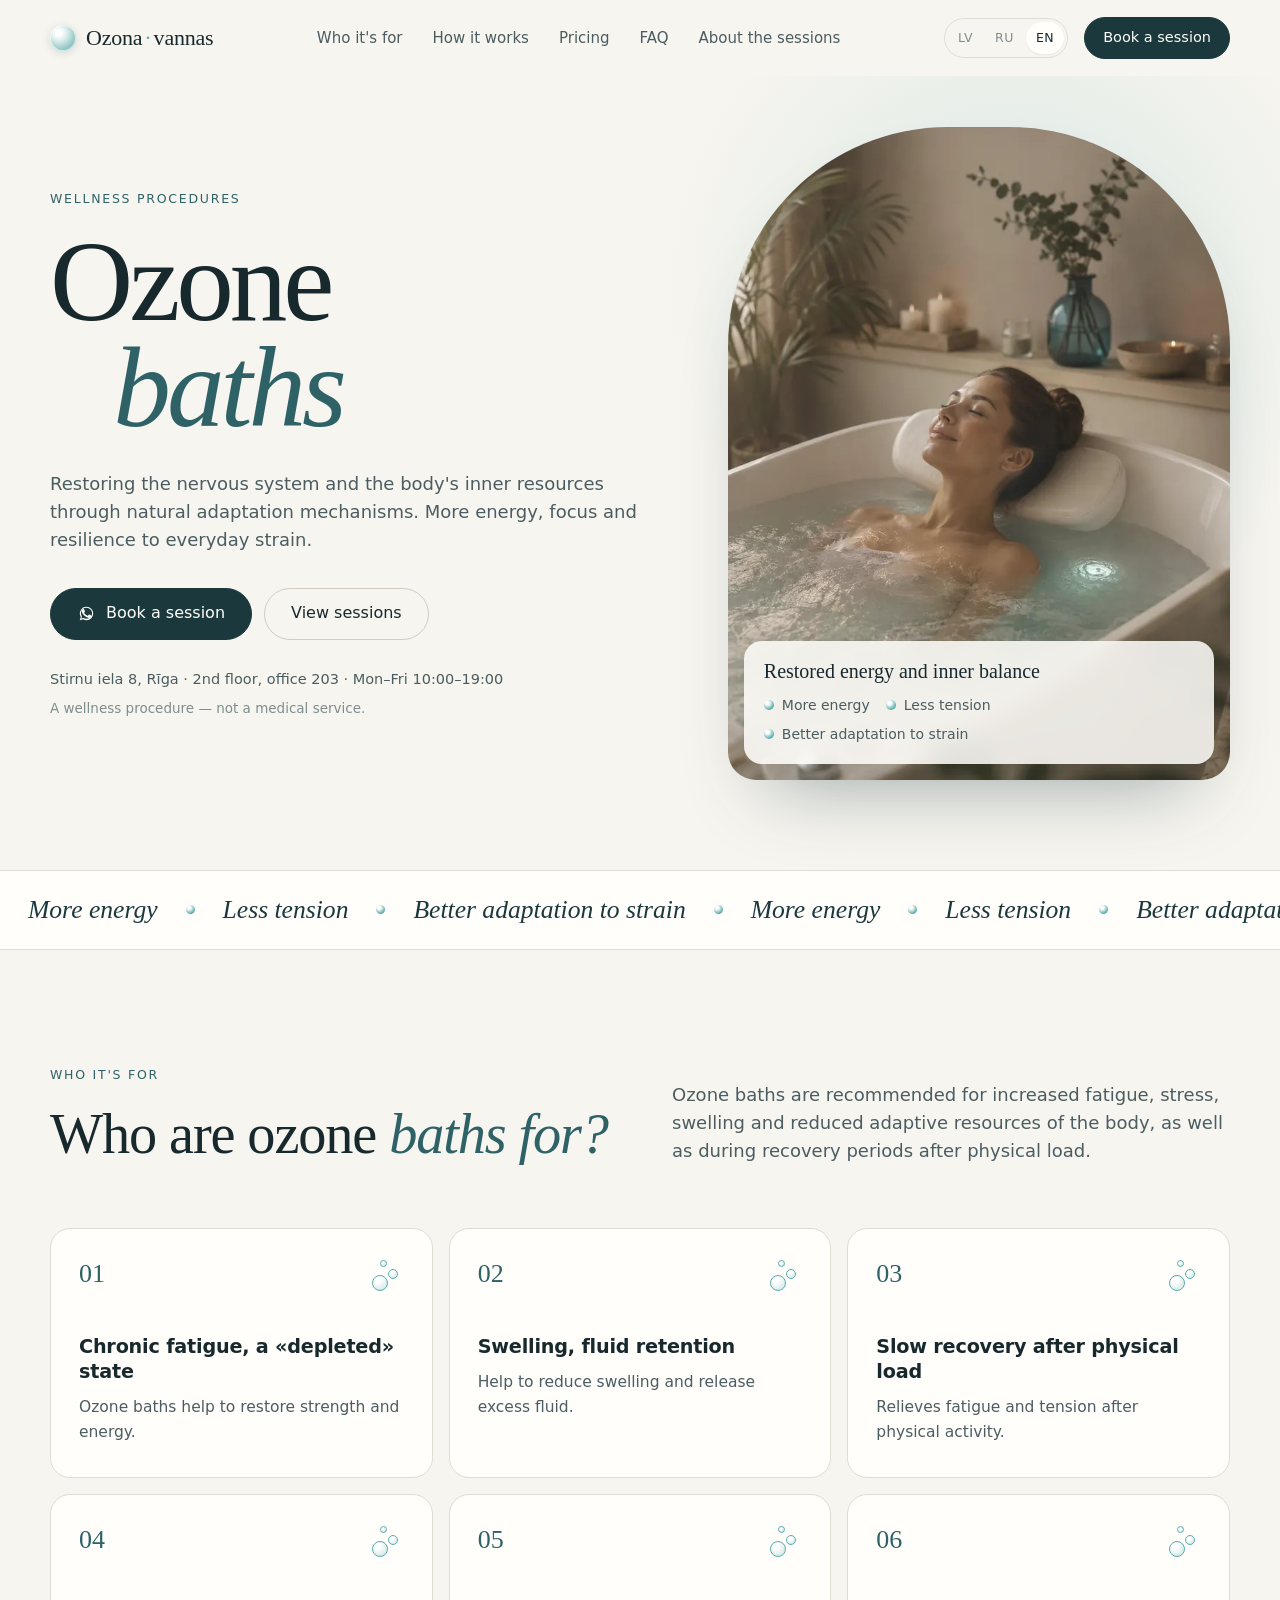
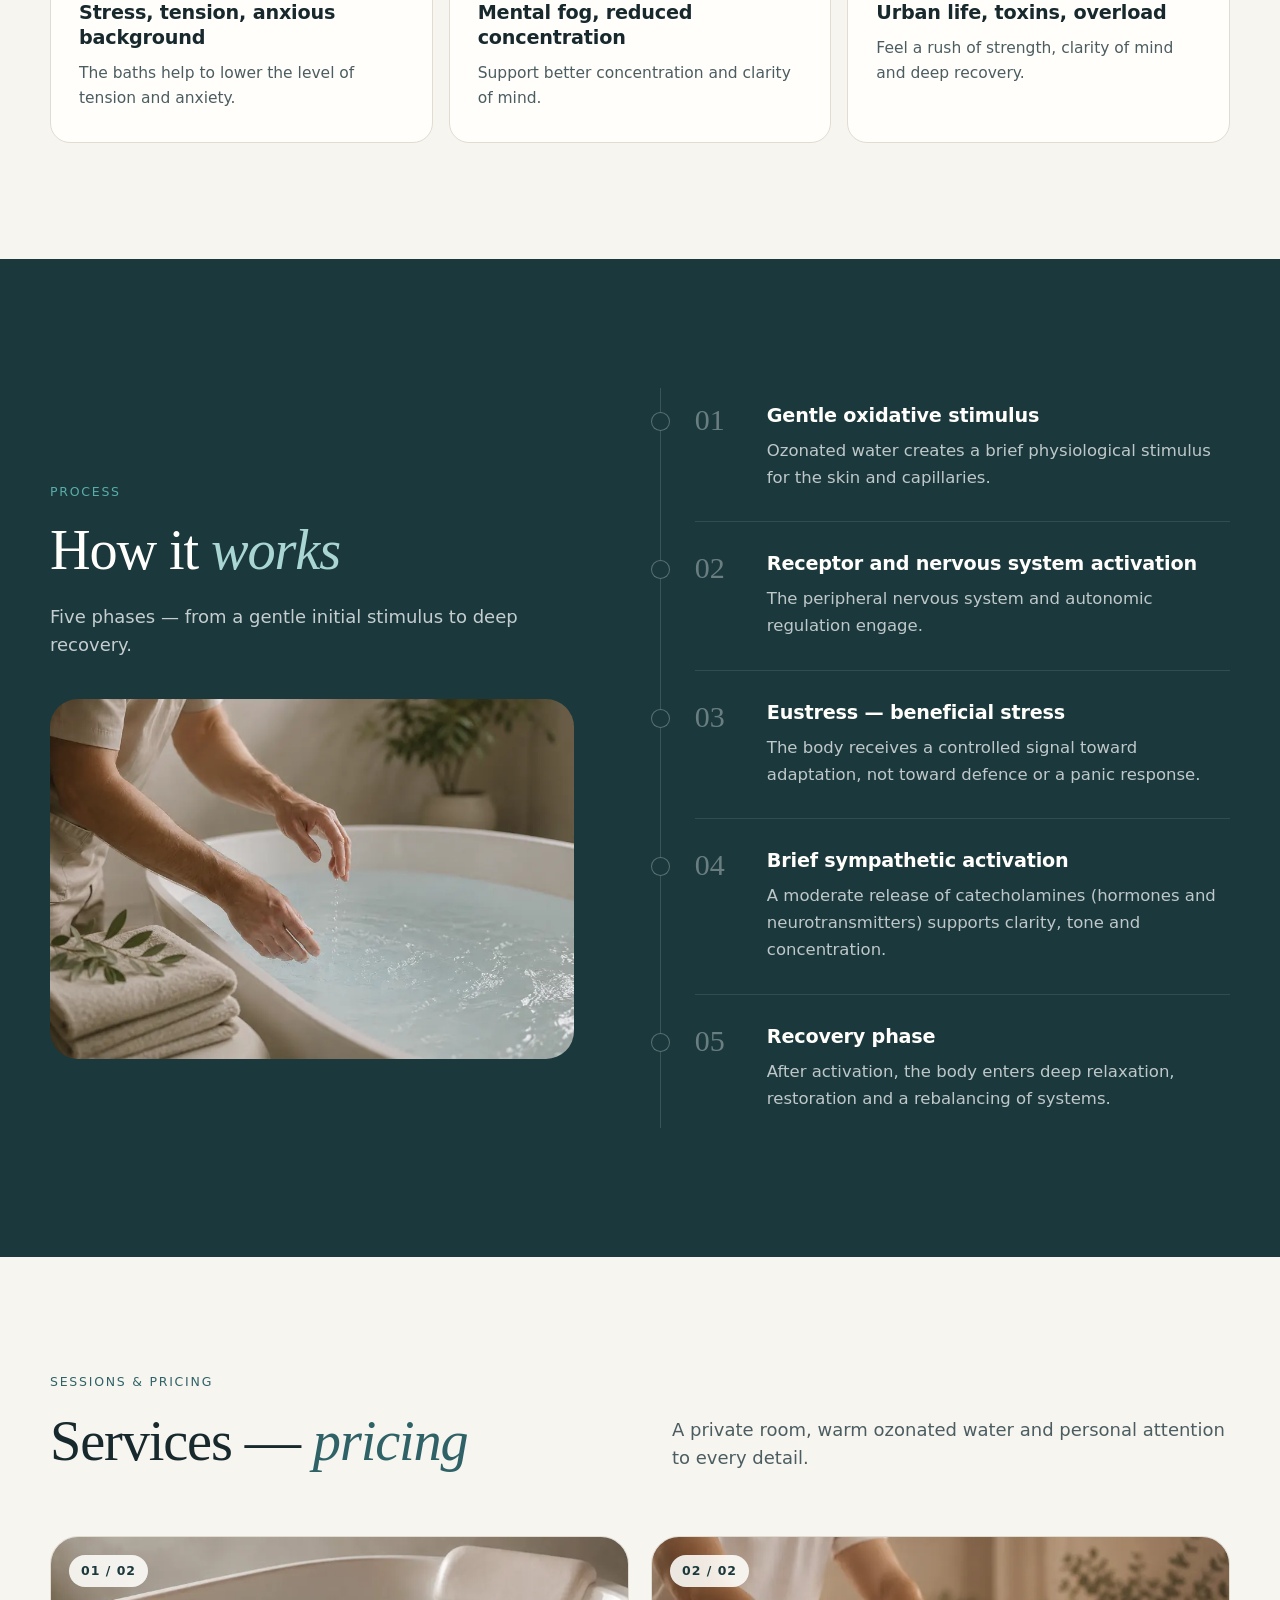
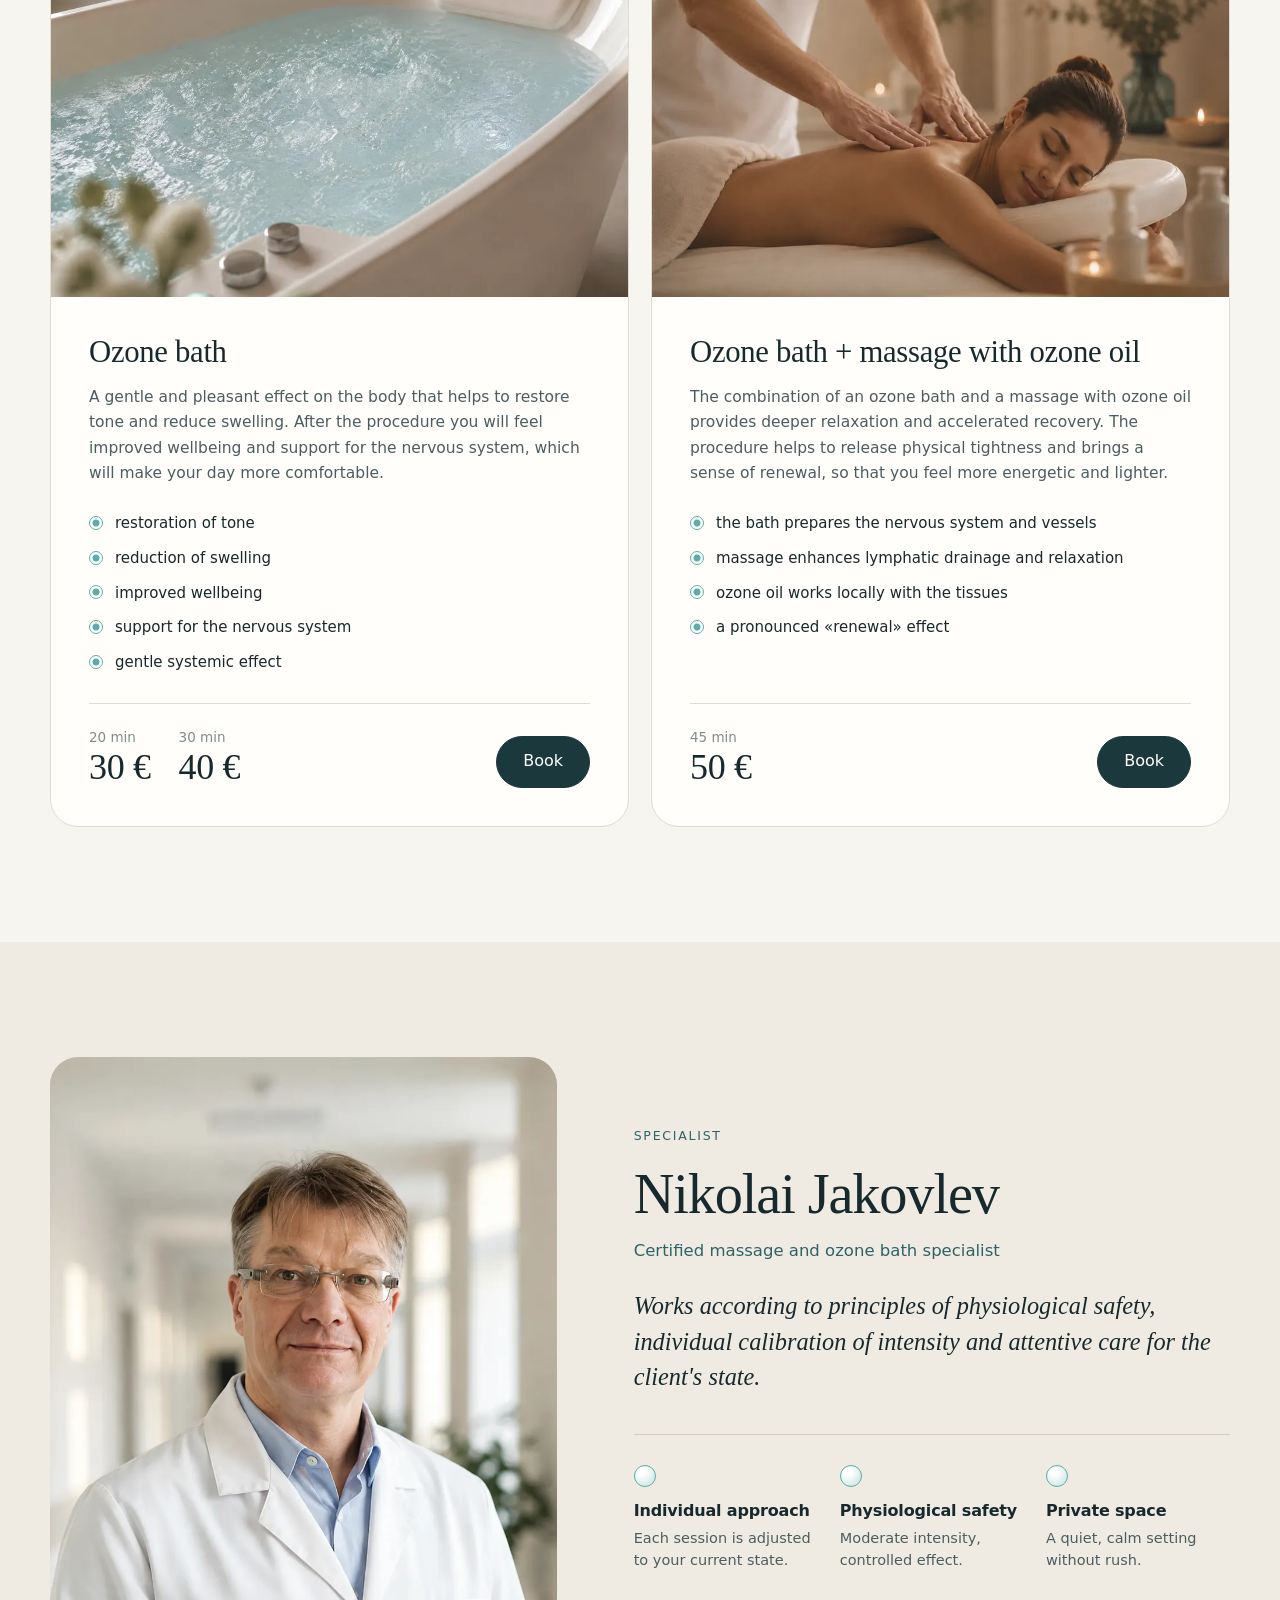
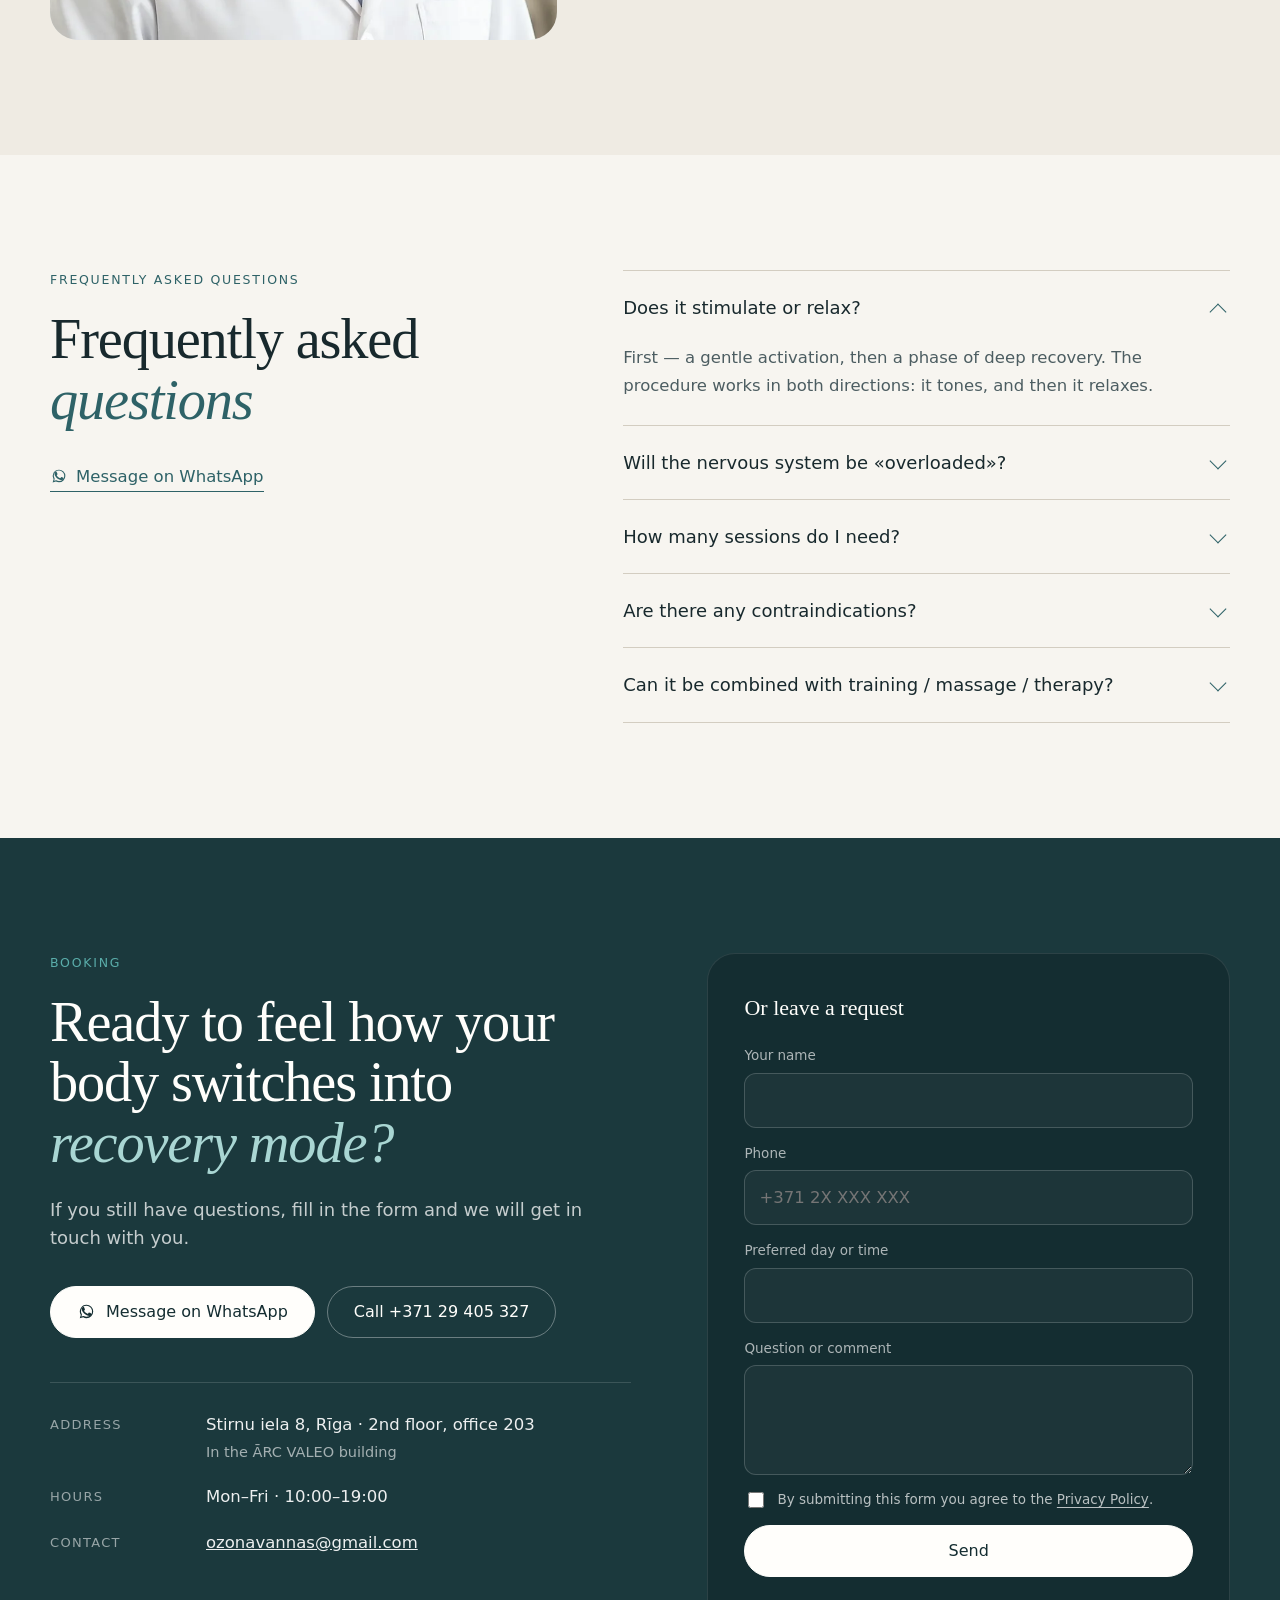
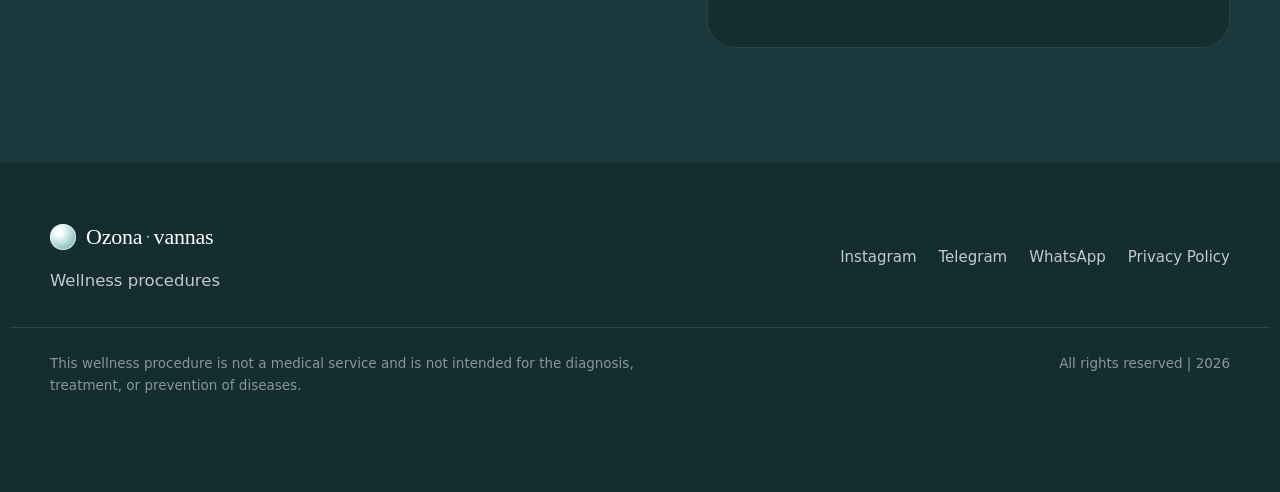
==== commit 4f903b4f: "Restore original positioning and copy; refresh design Bring back the original site's texts (LV/RU/EN" ====
--- a/en/index.html
+++ b/en/index.html
@@ -3,8 +3,8 @@
 <head>
   <meta charset="utf-8">
   <meta name="viewport" content="width=device-width, initial-scale=1, viewport-fit=cover">
-  <title>Ozone bath in Riga — a recovery session | Ozona vannas</title>
-  <meta name="description" content="A warm bath with ozonated water and massage in Riga, Stirnu iela 8. A recovery session after training and long working days. From €30.">
+  <title>Ozone Bath in Riga | Ozone baths and massage | Ozonavannas.lv</title>
+  <meta name="description" content="Ozone baths in Riga – deep relaxation, body restoration and wellbeing. Choose an ozone bath or an ozone bath with massage. Booking in Riga.">
   <meta name="robots" content="index, follow, max-image-preview:large">
   <meta name="theme-color" content="#f7f5f0">
   <meta name="google-site-verification" content="QZF57YXRMvdtStPwRfbLH__YhUkK2asxfuNc9nprvyA">
@@ -15,22 +15,22 @@
   <link rel="alternate" hreflang="x-default" href="https://www.ozonavannas.lv/">
   <meta property="og:type" content="website">
   <meta property="og:site_name" content="Ozona vannas">
-  <meta property="og:title" content="Ozone bath in Riga — a recovery session | Ozona vannas">
-  <meta property="og:description" content="A warm bath with ozonated water and massage in Riga, Stirnu iela 8. A recovery session after training and long working days. From €30.">
+  <meta property="og:title" content="Ozone Bath in Riga | Ozone baths and massage | Ozonavannas.lv">
+  <meta property="og:description" content="Ozone baths in Riga – deep relaxation, body restoration and wellbeing. Choose an ozone bath or an ozone bath with massage. Booking in Riga.">
   <meta property="og:url" content="https://www.ozonavannas.lv/en/">
   <meta property="og:image" content="https://www.ozonavannas.lv/img/og.jpg">
   <meta property="og:image:width" content="1200">
   <meta property="og:image:height" content="630">
-  <meta property="og:image:alt" content="Ozone bath in Riga — the specialist checks the water">
+  <meta property="og:image:alt" content="Ozone bath in Riga">
   <meta property="og:locale" content="en_GB">
   <meta name="twitter:card" content="summary_large_image">
   <link rel="icon" href="/favicon.svg" type="image/svg+xml">
   <link rel="preload" href="/fonts/source-serif-4-normal-300-700-latin-ext.woff2" as="font" type="font/woff2" crossorigin>
   <link rel="preload" href="/fonts/inter-normal-300-700-latin-ext.woff2" as="font" type="font/woff2" crossorigin>
-  <link rel="preload" as="image" href="/img/hero-water-900.webp" imagesrcset="/img/hero-water-900.webp 900w, /img/hero-water-1536.webp 1536w" imagesizes="(max-width: 900px) 100vw, 50vw">
+  <link rel="preload" as="image" href="/img/hero-720.webp" imagesrcset="/img/hero-720.webp 720w, /img/hero-1023.webp 1023w" imagesizes="(max-width: 900px) 100vw, 45vw">
   <link rel="stylesheet" href="/fonts/fonts.css">
-  <link rel="stylesheet" href="/styles.css?v=202610071023">
-  <script type="application/ld+json">{"@context":"https://schema.org","@graph":[{"@type":"WebSite","@id":"https://www.ozonavannas.lv/#website","url":"https://www.ozonavannas.lv/","name":"Ozona vannas","inLanguage":["lv","ru","en"]},{"@type":["LocalBusiness","HealthAndBeautyBusiness"],"@id":"https://www.ozonavannas.lv/#business","name":"Ozona vannas","url":"https://www.ozonavannas.lv/en/","image":"https://www.ozonavannas.lv/img/og.jpg","logo":"https://www.ozonavannas.lv/favicon.svg","telephone":"+37129405327","email":"ozonavannas@gmail.com","description":"A warm bath with ozonated water and massage in Riga, Stirnu iela 8. A recovery session after training and long working days. From €30.","address":{"@type":"PostalAddress","streetAddress":"Stirnu iela 8, 203","addressLocality":"Rīga","addressCountry":"LV"},"openingHoursSpecification":[{"@type":"OpeningHoursSpecification","dayOfWeek":["Monday","Tuesday","Wednesday","Thursday","Friday"],"opens":"10:00","closes":"19:00"}],"priceRange":"€€","areaServed":{"@type":"City","name":"Rīga"},"sameAs":["https://www.instagram.com/ozonavannas","https://t.me/NikolayJa"],"makesOffer":[{"@type":"Offer","name":"Ozone bath · 20 min","price":"30","priceCurrency":"EUR"},{"@type":"Offer","name":"Ozone bath · 30 min","price":"40","priceCurrency":"EUR"},{"@type":"Offer","name":"Ozone bath + massage · 45 min","price":"50","priceCurrency":"EUR"},{"@type":"Offer","name":"Course: 10 sessions · 10 × 30 min","price":"360","priceCurrency":"EUR"},{"@type":"Offer","name":"Course: 10 sessions · 10 × 45 min with massage","price":"450","priceCurrency":"EUR"}]},{"@type":"FAQPage","@id":"https://www.ozonavannas.lv/en/#faq","inLanguage":"en","mainEntity":[{"@type":"Question","name":"What is an ozone bath?","acceptedAnswer":{"@type":"Answer","text":"A wellness procedure: you lie in warm water to which ozone is added, so the water fizzes like mineral water. The session is run by a certified specialist."}},{"@type":"Question","name":"What should I choose for my first visit?","acceptedAnswer":{"@type":"Answer","text":"We suggest the 45-minute session — the bath with massage. If you are short on time, start with a 20- or 30-minute bath."}},{"@type":"Question","name":"How often should I come?","acceptedAnswer":{"@type":"Answer","text":"For regular recovery we suggest a course: 10 sessions, 2–3 times a week, for about 4–5 weeks."}},{"@type":"Question","name":"Can I combine it with training?","acceptedAnswer":{"@type":"Answer","text":"Yes. Tell the specialist about your training load and he will adjust the length of the session."}},{"@type":"Question","name":"Is it a medical service?","acceptedAnswer":{"@type":"Answer","text":"No. It is a wellness procedure and does not replace a doctor's advice, diagnosis or treatment."}},{"@type":"Question","name":"How do I find you?","acceptedAnswer":{"@type":"Answer","text":"Stirnu iela 8, 2nd floor, room 203 (in the ĀRC VALEO building), Riga."}}]}]}</script>
+  <link rel="stylesheet" href="/styles.css?v=202610071148">
+  <script type="application/ld+json">{"@context":"https://schema.org","@graph":[{"@type":"WebSite","@id":"https://www.ozonavannas.lv/#website","url":"https://www.ozonavannas.lv/","name":"Ozona vannas","inLanguage":["lv","ru","en"]},{"@type":["LocalBusiness","HealthAndBeautyBusiness"],"@id":"https://www.ozonavannas.lv/#business","name":"Ozona vannas","url":"https://www.ozonavannas.lv/en/","image":"https://www.ozonavannas.lv/img/og.jpg","logo":"https://www.ozonavannas.lv/favicon.svg","telephone":"+37129405327","email":"ozonavannas@gmail.com","description":"Ozone baths in Riga – deep relaxation, body restoration and wellbeing. Choose an ozone bath or an ozone bath with massage. Booking in Riga.","address":{"@type":"PostalAddress","streetAddress":"Stirnu iela 8, 203","addressLocality":"Rīga","addressCountry":"LV"},"openingHoursSpecification":[{"@type":"OpeningHoursSpecification","dayOfWeek":["Monday","Tuesday","Wednesday","Thursday","Friday"],"opens":"10:00","closes":"19:00"}],"priceRange":"€€","areaServed":{"@type":"City","name":"Rīga"},"sameAs":["https://www.instagram.com/ozonavannas","https://t.me/NikolayJa"],"makesOffer":[{"@type":"Offer","name":"Ozone bath · 20 min","price":"30","priceCurrency":"EUR"},{"@type":"Offer","name":"Ozone bath · 30 min","price":"40","priceCurrency":"EUR"},{"@type":"Offer","name":"Ozone bath + massage with ozone oil · 45 min","price":"50","priceCurrency":"EUR"}]},{"@type":"FAQPage","@id":"https://www.ozonavannas.lv/en/#faq","inLanguage":"en","mainEntity":[{"@type":"Question","name":"Does it stimulate or relax?","acceptedAnswer":{"@type":"Answer","text":"First — a gentle activation, then a phase of deep recovery. The procedure works in both directions: it tones, and then it relaxes."}},{"@type":"Question","name":"Will the nervous system be «overloaded»?","acceptedAnswer":{"@type":"Answer","text":"No. The stimulus is moderate and controlled — it is a eustress that fits within the body's natural adaptation response."}},{"@type":"Question","name":"How many sessions do I need?","acceptedAnswer":{"@type":"Answer","text":"The first effect is felt after a single session. For a lasting result, a short course is usually recommended."}},{"@type":"Question","name":"Are there any contraindications?","acceptedAnswer":{"@type":"Answer","text":"Yes, there are individual limits. Please share them in advance — the specialist will adapt the session."}},{"@type":"Question","name":"Can it be combined with training / massage / therapy?","acceptedAnswer":{"@type":"Answer","text":"Yes. An ozone bath combines well with physical activity, massage and supportive therapy."}}]}]}</script>
 </head>
 <body>
 <a class="skip" href="#main">Skip to content</a>
@@ -42,11 +42,11 @@
       <span class="logo-word">Ozona<span>·</span>vannas</span>
     </a>
     <nav class="nav" aria-label="Menu">
-      <a href="#procedura">The session</a>
-      <a href="#kurss">Course</a>
-      <a href="#cenas">Prices</a>
+      <a href="#kam">Who it&#39;s for</a>
+      <a href="#procedura">How it works</a>
+      <a href="#cenas">Pricing</a>
       <a href="#jautajumi">FAQ</a>
-      <a href="#pieraksts">Contact</a>
+      <a href="#specialists">About the sessions</a>
     </nav>
     <div class="header-right">
       <div class="lang" aria-label="Language">
@@ -54,17 +54,17 @@
         <a href="/ru/" hreflang="ru" lang="ru">RU</a>
         <a href="/en/" hreflang="en" lang="en" aria-current="page">EN</a>
       </div>
-      <a class="btn btn-small" href="https://wa.me/37129405327?text=Hello%21%20I%20would%20like%20to%20book%20an%20ozone%20bath." target="_blank" rel="noopener" data-track="wa_header">Book</a>
+      <a class="btn btn-small" href="https://wa.me/37129405327?text=Hello%21%20I%20would%20like%20to%20book%20an%20ozone%20bath." target="_blank" rel="noopener" data-track="wa_header">Book a session</a>
       <button class="burger" type="button" aria-expanded="false" aria-controls="mobile-menu" data-burger><span></span><span class="sr">Menu</span></button>
     </div>
   </div>
   <div class="mobile-menu" id="mobile-menu" hidden data-menu>
     <nav class="wrap">
-      <a href="#procedura">The session</a>
-      <a href="#kurss">Course</a>
-      <a href="#cenas">Prices</a>
+      <a href="#kam">Who it&#39;s for</a>
+      <a href="#procedura">How it works</a>
+      <a href="#cenas">Pricing</a>
       <a href="#jautajumi">FAQ</a>
-      <a href="#pieraksts">Contact</a>
+      <a href="#specialists">About the sessions</a>
       <div class="lang lang-mobile">
         <a href="/" hreflang="lv">LV</a>
         <a href="/ru/" hreflang="ru">RU</a>
@@ -78,218 +78,214 @@
 
   <!-- HERO -->
   <section class="hero">
+    <div class="hero-glow" aria-hidden="true"></div>
     <div class="wrap hero-grid">
       <div class="hero-copy">
-        <p class="eyebrow">Ozone bath in Riga · Stirnu iela 8</p>
-        <h1 class="display">Recovery your <em>body can feel</em></h1>
-        <p class="lede">A warm bath with ozonated water and massage — 20 to 45 minutes for your body to recover after training, long working days and days on your feet.</p>
+        <p class="eyebrow">Wellness procedures</p>
+        <h1 class="display">Ozone <em>baths</em></h1>
+        <p class="lede">Restoring the nervous system and the body&#39;s inner resources through natural adaptation mechanisms. More energy, focus and resilience to everyday strain.</p>
         <div class="cta-row">
-          <a class="btn" href="https://wa.me/37129405327?text=Hello%21%20I%20would%20like%20to%20book%20my%20first%20session%20%2845%20min%20with%20massage%29." target="_blank" rel="noopener" data-track="wa_hero"><svg viewBox="0 0 24 24" fill="currentColor" aria-hidden="true"><path d="M17.5 14.38c-.3-.15-1.77-.87-2.04-.97-.27-.1-.47-.15-.67.15-.2.3-.77.97-.94 1.17-.17.2-.35.22-.65.07-.3-.15-1.26-.46-2.4-1.48-.89-.79-1.49-1.77-1.66-2.07-.17-.3-.02-.46.13-.61.13-.13.3-.35.45-.52.15-.17.2-.3.3-.5.1-.2.05-.37-.02-.52-.07-.15-.67-1.62-.92-2.22-.24-.58-.49-.5-.67-.51h-.57c-.2 0-.52.07-.79.37-.27.3-1.04 1.02-1.04 2.48s1.06 2.88 1.21 3.08c.15.2 2.09 3.2 5.07 4.49.71.31 1.26.49 1.69.62.71.23 1.36.2 1.87.12.57-.09 1.77-.72 2.02-1.42.25-.7.25-1.3.17-1.42-.07-.13-.27-.2-.57-.35Z"/><path d="M12.02 3.5A8.45 8.45 0 0 0 4.8 16.28L3.5 20.5l4.34-1.14a8.43 8.43 0 0 0 4.17 1.06h.01A8.45 8.45 0 0 0 12.02 3.5Zm0 15.21h-.01a7 7 0 0 1-3.57-.98l-.26-.15-2.65.69.71-2.58-.17-.27a7.02 7.02 0 1 1 5.95 3.29Z"/></svg>Book on WhatsApp</a>
-          <a class="btn btn-ghost" href="#cenas">See prices</a>
+          <a class="btn" href="https://wa.me/37129405327?text=Hello%21%20I%20would%20like%20to%20book%20an%20ozone%20bath." target="_blank" rel="noopener" data-track="wa_hero"><svg viewBox="0 0 24 24" fill="currentColor" aria-hidden="true"><path d="M17.5 14.38c-.3-.15-1.77-.87-2.04-.97-.27-.1-.47-.15-.67.15-.2.3-.77.97-.94 1.17-.17.2-.35.22-.65.07-.3-.15-1.26-.46-2.4-1.48-.89-.79-1.49-1.77-1.66-2.07-.17-.3-.02-.46.13-.61.13-.13.3-.35.45-.52.15-.17.2-.3.3-.5.1-.2.05-.37-.02-.52-.07-.15-.67-1.62-.92-2.22-.24-.58-.49-.5-.67-.51h-.57c-.2 0-.52.07-.79.37-.27.3-1.04 1.02-1.04 2.48s1.06 2.88 1.21 3.08c.15.2 2.09 3.2 5.07 4.49.71.31 1.26.49 1.69.62.71.23 1.36.2 1.87.12.57-.09 1.77-.72 2.02-1.42.25-.7.25-1.3.17-1.42-.07-.13-.27-.2-.57-.35Z"/><path d="M12.02 3.5A8.45 8.45 0 0 0 4.8 16.28L3.5 20.5l4.34-1.14a8.43 8.43 0 0 0 4.17 1.06h.01A8.45 8.45 0 0 0 12.02 3.5Zm0 15.21h-.01a7 7 0 0 1-3.57-.98l-.26-.15-2.65.69.71-2.58-.17-.27a7.02 7.02 0 1 1 5.95 3.29Z"/></svg>Book a session</a>
+          <a class="btn btn-ghost" href="#cenas">View sessions</a>
         </div>
-        <p class="meta-line">From €30 · Mon–Fri 10:00–19:00 · Stirnu iela 8, room 203</p>
-        <p class="fine">A wellness procedure, not a medical service.</p>
+        <p class="meta-line">Stirnu iela 8, Rīga · 2nd floor, office 203 · Mon–Fri 10:00–19:00</p>
+        <p class="fine">A wellness procedure — not a medical service.</p>
       </div>
       <figure class="hero-media">
         <picture>
-          <source type="image/webp" srcset="/img/hero-water-900.webp 900w, /img/hero-water-1536.webp 1536w" sizes="(max-width: 900px) 100vw, 50vw">
-          <img src="/img/hero-water-900.jpg" alt="The specialist checks the water temperature of the ozone bath" width="1536" height="1024" fetchpriority="high">
+          <source type="image/webp" srcset="/img/hero-720.webp 720w, /img/hero-1023.webp 1023w" sizes="(max-width: 900px) 100vw, 45vw">
+          <img src="/img/hero-720.jpg" alt="Ozone bath in Riga" width="1023" height="1537" fetchpriority="high">
         </picture>
         <div class="bubbles" aria-hidden="true"><i></i><i></i><i></i><i></i><i></i><i></i><i></i><i></i><i></i><i></i><i></i><i></i><i></i><i></i></div>
-        <figcaption class="badge">
-          <strong>One specialist</strong>
-          <span>A private session, no rush</span>
+        <figcaption class="hero-card">
+          <strong>Restored energy and inner balance</strong>
+          <ul>
+            <li>More energy</li>
+            <li>Less tension</li>
+            <li>Better adaptation to strain</li>
+          </ul>
         </figcaption>
       </figure>
     </div>
-    <div class="wrap">
-      <ul class="facts">
-        <li><span class="facts-n">20–45</span><span class="facts-l">minutes per session</span></li>
-        <li><span class="facts-n">1</span><span class="facts-l">specialist — a private session</span></li>
-        <li><span class="facts-n">10</span><span class="facts-l">sessions in a course, 2–3 a week</span></li>
-      </ul>
-    </div>
-  </section>
-
-  <!-- SITUATIONS -->
+  </section>
+
+  <!-- MARQUEE -->
+  <div class="marquee" aria-hidden="true">
+    <div class="marquee-track">
+      <div class="marquee-group">
+        <span>More energy</span><i></i>
+        <span>Less tension</span><i></i>
+        <span>Better adaptation to strain</span><i></i>
+        <span>More energy</span><i></i>
+        <span>Less tension</span><i></i>
+        <span>Better adaptation to strain</span><i></i>
+        <span>More energy</span><i></i>
+        <span>Less tension</span><i></i>
+        <span>Better adaptation to strain</span><i></i>
+      </div>
+      <div class="marquee-group">
+        <span>More energy</span><i></i>
+        <span>Less tension</span><i></i>
+        <span>Better adaptation to strain</span><i></i>
+        <span>More energy</span><i></i>
+        <span>Less tension</span><i></i>
+        <span>Better adaptation to strain</span><i></i>
+        <span>More energy</span><i></i>
+        <span>Less tension</span><i></i>
+        <span>Better adaptation to strain</span><i></i>
+      </div>
+    </div>
+  </div>
+
+  <!-- AUDIENCE -->
   <section class="section" id="kam">
     <div class="wrap">
-      <header class="section-head">
-        <p class="eyebrow">When people come</p>
-        <h2 class="h2">When strain builds up <em>faster than it fades</em></h2>
-        <p class="lede">An ozone bath is not a once-a-year treat. It is a session for the recovery you need every week.</p>
+      <header class="section-head section-head-split">
+        <div>
+          <p class="eyebrow">Who it&#39;s for</p>
+          <h2 class="h2">Who are ozone <em>baths for?</em></h2>
+        </div>
+        <p class="lede">Ozone baths are recommended for increased fatigue, stress, swelling and reduced adaptive resources of the body, as well as during recovery periods after physical load.</p>
       </header>
-      <ol class="cards-4">
-        <li class="card reveal">
-          <span class="card-n">01</span>
-          <h3>After training</h3>
-          <p>Running, the gym or padel — you plan the load. Here you can plan the recovery too.</p>
-        </li>
-        <li class="card reveal">
-          <span class="card-n">02</span>
-          <h3>After a day on your feet</h3>
-          <p>A shift in a shop, salon or clinic. Warmth and massage that leave the body feeling lighter.</p>
-        </li>
-        <li class="card reveal">
-          <span class="card-n">03</span>
-          <h3>After a week at the desk</h3>
-          <p>Calls, screens, tight shoulders. 30 minutes when your body has nothing to do.</p>
-        </li>
-        <li class="card reveal">
-          <span class="card-n">04</span>
-          <h3>In the dark months</h3>
-          <p>When Riga gets dark in the afternoon — warmth, light and 30 minutes for yourself twice a week.</p>
+      <ol class="cards-3">
+        <li class="card reveal">
+          <div class="card-top"><span class="card-n">01</span><span class="card-glyph" aria-hidden="true"><i></i><i></i><i></i></span></div>
+          <h3>Chronic fatigue, a «depleted» state</h3>
+          <p>Ozone baths help to restore strength and energy.</p>
+        </li>
+        <li class="card reveal">
+          <div class="card-top"><span class="card-n">02</span><span class="card-glyph" aria-hidden="true"><i></i><i></i><i></i></span></div>
+          <h3>Swelling, fluid retention</h3>
+          <p>Help to reduce swelling and release excess fluid.</p>
+        </li>
+        <li class="card reveal">
+          <div class="card-top"><span class="card-n">03</span><span class="card-glyph" aria-hidden="true"><i></i><i></i><i></i></span></div>
+          <h3>Slow recovery after physical load</h3>
+          <p>Relieves fatigue and tension after physical activity.</p>
+        </li>
+        <li class="card reveal">
+          <div class="card-top"><span class="card-n">04</span><span class="card-glyph" aria-hidden="true"><i></i><i></i><i></i></span></div>
+          <h3>Stress, tension, anxious background</h3>
+          <p>The baths help to lower the level of tension and anxiety.</p>
+        </li>
+        <li class="card reveal">
+          <div class="card-top"><span class="card-n">05</span><span class="card-glyph" aria-hidden="true"><i></i><i></i><i></i></span></div>
+          <h3>Mental fog, reduced concentration</h3>
+          <p>Support better concentration and clarity of mind.</p>
+        </li>
+        <li class="card reveal">
+          <div class="card-top"><span class="card-n">06</span><span class="card-glyph" aria-hidden="true"><i></i><i></i><i></i></span></div>
+          <h3>Urban life, toxins, overload</h3>
+          <p>Feel a rush of strength, clarity of mind and deep recovery.</p>
         </li>
       </ol>
     </div>
   </section>
 
-  <!-- PROCESS -->
-  <section class="section section-tint" id="procedura">
-    <div class="wrap process-grid">
-      <div class="process-media">
-        <figure>
+  <!-- HOW IT WORKS -->
+  <section class="section section-deep how" id="procedura">
+    <div class="wrap how-grid">
+      <div class="how-aside">
+        <p class="eyebrow">Process</p>
+        <h2 class="h2">How it <em>works</em></h2>
+        <p class="lede">Five phases — from a gentle initial stimulus to deep recovery.</p>
+        <figure class="how-media">
           <picture>
-            <source type="image/webp" srcset="/img/bath-900.webp 900w, /img/bath-1536.webp 1536w" sizes="(max-width: 900px) 100vw, 45vw">
-            <img src="/img/bath-900.jpg" alt="Ozone bath with ozonated water" width="1536" height="1024" loading="lazy" decoding="async">
+            <source type="image/webp" srcset="/img/hero-water-900.webp 900w, /img/hero-water-1536.webp 1536w" sizes="(max-width: 900px) 100vw, 40vw">
+            <img src="/img/hero-water-900.jpg" alt="Ozonated water in an ozone bath" width="1536" height="1024" loading="lazy" decoding="async">
           </picture>
-          <figcaption>The water fizzes like mineral water — this is what an ozone bath looks like.</figcaption>
+          <div class="bubbles bubbles-soft" aria-hidden="true"><i></i><i></i><i></i><i></i><i></i><i></i><i></i><i></i></div>
         </figure>
       </div>
-      <div>
-        <header class="section-head section-head-left">
-          <p class="eyebrow">How the session goes</p>
-          <h2 class="h2">Five steps, <em>no surprises</em></h2>
-          <p class="lede">You know what happens at every moment — and you can always say if something isn&#39;t comfortable.</p>
-        </header>
-        <ol class="steps">
-          <li class="reveal">
-            <span class="steps-n">01</span>
-            <div><h3>A short talk</h3><p>We ask how you feel and whether you have any health limitations. If the session isn&#39;t right for you, we will tell you honestly.</p></div>
-          </li>
-          <li class="reveal">
-            <span class="steps-n">02</span>
-            <div><h3>Choosing the length</h3><p>Together we choose 20 or 30 minutes and a water temperature that feels pleasant to you.</p></div>
-          </li>
-          <li class="reveal">
-            <span class="steps-n">03</span>
-            <div><h3>The ozone bath</h3><p>Ozone is added to the warm water, so it fizzes like mineral water. You feel a light tingle of bubbles on your skin.</p></div>
-          </li>
-          <li class="reveal">
-            <span class="steps-n">04</span>
-            <div><h3>Massage — optional</h3><p>After the bath — a massage with ozonated oil. Warmth and massage help the muscles relax.</p></div>
-          </li>
-          <li class="reveal">
-            <span class="steps-n">05</span>
-            <div><h3>No rush</h3><p>There is no need to hurry afterwards. During a course you note how you feel on your Recovery card.</p></div>
-          </li>
-        </ol>
-      </div>
-    </div>
-  </section>
-
-  <!-- FEEL -->
-  <section class="section">
-    <div class="wrap">
-      <header class="section-head">
-        <p class="eyebrow">What you may feel</p>
-        <h2 class="h2">Sensations, not <em>promises</em></h2>
-        <p class="lede">We don&#39;t promise miracles and we don&#39;t treat anything. Here is how you may feel during the session and after it. Everyone feels it differently.</p>
-      </header>
-      <ol class="timeline">
-        <li class="reveal"><span class="timeline-dot" aria-hidden="true"></span><h3>During the session</h3><p>Warmth and a light tingle of bubbles. The body grows heavy and relaxed.</p></li>
-        <li class="reveal"><span class="timeline-dot" aria-hidden="true"></span><h3>Right after</h3><p>Often — a lighter body and a calmer head.</p></li>
-        <li class="reveal"><span class="timeline-dot" aria-hidden="true"></span><h3>During a course</h3><p>Recovery becomes a habit, and you see how you feel on your Recovery card.</p></li>
+      <ol class="steps" data-steps>
+        <span class="steps-rail" aria-hidden="true"><span></span></span>
+        <li class="reveal">
+          <span class="steps-n">01</span>
+          <div><h3>Gentle oxidative stimulus</h3><p>Ozonated water creates a brief physiological stimulus for the skin and capillaries.</p></div>
+        </li>
+        <li class="reveal">
+          <span class="steps-n">02</span>
+          <div><h3>Receptor and nervous system activation</h3><p>The peripheral nervous system and autonomic regulation engage.</p></div>
+        </li>
+        <li class="reveal">
+          <span class="steps-n">03</span>
+          <div><h3>Eustress — beneficial stress</h3><p>The body receives a controlled signal toward adaptation, not toward defence or a panic response.</p></div>
+        </li>
+        <li class="reveal">
+          <span class="steps-n">04</span>
+          <div><h3>Brief sympathetic activation</h3><p>A moderate release of catecholamines (hormones and neurotransmitters) supports clarity, tone and concentration.</p></div>
+        </li>
+        <li class="reveal">
+          <span class="steps-n">05</span>
+          <div><h3>Recovery phase</h3><p>After activation, the body enters deep relaxation, restoration and a rebalancing of systems.</p></div>
+        </li>
       </ol>
-      <p class="fine center">A wellness procedure, not a medical service. It does not replace a doctor&#39;s advice or treatment.</p>
-    </div>
-  </section>
-
-  <!-- COURSE -->
-  <section class="section section-deep" id="kurss">
-    <div class="wrap course-grid">
-      <div>
-        <p class="eyebrow">Course</p>
-        <h2 class="h2">10 sessions. <em>Your recovery plan.</em></h2>
-        <p class="lede">One session is an introduction. Regular recovery is a course: 2–3 times a week for 4–5 weeks, with one specialist.</p>
-        <ul class="ticks">
-          <li>You get fixed days and times</li>
-          <li>The price of your first session counts towards the course if you buy it within 14 days</li>
-          <li>A Recovery card — you rate your own progress</li>
-        </ul>
-        <a class="btn btn-light" href="https://wa.me/37129405327?text=Hello%21%20I%20would%20like%20to%20know%20more%20about%20the%2010-session%20course." target="_blank" rel="noopener" data-track="wa_course">Ask about the course</a>
-      </div>
-      <div class="karte reveal" role="img" aria-label="Recovery card: Energy, Sleep, Muscle tension, Lightness in the body, Overall wellbeing">
-        <div class="karte-head">
-          <span class="logo-mark" aria-hidden="true"></span>
-          <strong>Recovery card</strong>
-        </div>
-        <p class="karte-sub">Before sessions 1, 5 and 10 you rate yourself from 1 to 10:</p>
-        <div class="karte-grid">
-          <span></span><span class="karte-col">1st</span><span class="karte-col">5th</span><span class="karte-col">10th</span>
-          <span class="karte-row">Energy</span><span class="karte-cell"></span><span class="karte-cell"></span><span class="karte-cell"></span>
-          <span class="karte-row">Sleep</span><span class="karte-cell"></span><span class="karte-cell"></span><span class="karte-cell"></span>
-          <span class="karte-row">Muscle tension</span><span class="karte-cell"></span><span class="karte-cell"></span><span class="karte-cell"></span>
-          <span class="karte-row">Lightness in the body</span><span class="karte-cell"></span><span class="karte-cell"></span><span class="karte-cell"></span>
-          <span class="karte-row">Overall wellbeing</span><span class="karte-cell"></span><span class="karte-cell"></span><span class="karte-cell"></span>
-        </div>
-        <p class="karte-note">Nobody promises you numbers — you write them in yourself.</p>
-      </div>
-    </div>
-  </section>
-
-  <!-- PRICES -->
+    </div>
+  </section>
+
+  <!-- SERVICES & PRICES -->
   <section class="section" id="cenas">
     <div class="wrap">
-      <header class="section-head">
-        <p class="eyebrow">Prices</p>
-        <h2 class="h2">Clear prices, <em>no promotions</em></h2>
-        <p class="lede">For your first visit we suggest the 45-minute session with massage — it shows best how the full session feels.</p>
+      <header class="section-head section-head-split">
+        <div>
+          <p class="eyebrow">Sessions &amp; pricing</p>
+          <h2 class="h2">Services — <em>pricing</em></h2>
+        </div>
+        <p class="lede">A private room, warm ozonated water and personal attention to every detail.</p>
       </header>
-      <div class="prices">
-        <article class="price reveal">
-          
-          <h3>Ozone bath</h3>
-          <p class="price-desc">A warm bath with ozonated water. A short recovery at lunchtime or after work.</p>
-          <ul class="price-opts">
-            <li><span>20 min</span><strong>€30</strong></li>
-            <li><span>30 min</span><strong>€40</strong></li>
-          </ul>
-          
-          <a class="btn btn-ghost btn-block" href="https://wa.me/37129405327?text=Hello%21%20I%20would%20like%20to%20book%20an%20ozone%20bath%20%2820%20or%2030%20min%29." target="_blank" rel="noopener" data-track="wa_price_bath">Book</a>
+      <div class="svc-list">
+        <article class="svc reveal">
+          <figure class="svc-media">
+            <picture>
+              <source type="image/webp" srcset="/img/bath-900.webp 900w, /img/bath-1536.webp 1536w" sizes="(max-width: 900px) 100vw, 50vw">
+              <img src="/img/bath-900.jpg" alt="Ozone bath" width="1536" height="1024" loading="lazy" decoding="async">
+            </picture>
+            <span class="svc-num">01 / 02</span>
+          </figure>
+          <div class="svc-body">
+            <h3>Ozone bath</h3>
+            <p class="svc-desc">A gentle and pleasant effect on the body that helps to restore tone and reduce swelling. After the procedure you will feel improved wellbeing and support for the nervous system, which will make your day more comfortable.</p>
+            <ul class="svc-features">
+              <li>restoration of tone</li>
+              <li>reduction of swelling</li>
+              <li>improved wellbeing</li>
+              <li>support for the nervous system</li>
+              <li>gentle systemic effect</li>
+            </ul>
+            <div class="svc-foot">
+              <ul class="svc-opts">
+                <li><span>20 min</span><strong>30 €</strong></li>
+                <li><span>30 min</span><strong>40 €</strong></li>
+              </ul>
+              <a class="btn" href="https://wa.me/37129405327?text=Hello%21%20I%20would%20like%20to%20book%20an%20ozone%20bath%20%2820%20or%2030%20min%29." target="_blank" rel="noopener" data-track="wa_price_bath">Book</a>
+            </div>
+          </div>
         </article>
-        <article class="price reveal price-main">
-          <span class="tag">For your first visit</span>
-          <h3>Ozone bath + massage</h3>
-          <p class="price-desc">The bath and a massage with ozonated oil — the full session, for the body to relax after strain.</p>
-          <ul class="price-opts">
-            <li><span>45 min</span><strong>€50</strong></li>
-          </ul>
-          
-          <a class="btn btn-block" href="https://wa.me/37129405327?text=Hello%21%20I%20would%20like%20to%20book%20my%20first%20session%20%2845%20min%20with%20massage%29." target="_blank" rel="noopener" data-track="wa_price_first">Book</a>
+        <article class="svc reveal">
+          <figure class="svc-media">
+            <picture>
+              <source type="image/webp" srcset="/img/massage-900.webp 900w, /img/massage-1536.webp 1536w" sizes="(max-width: 900px) 100vw, 50vw">
+              <img src="/img/massage-900.jpg" alt="Massage with ozone oil" width="1536" height="1024" loading="lazy" decoding="async">
+            </picture>
+            <span class="svc-num">02 / 02</span>
+          </figure>
+          <div class="svc-body">
+            <h3>Ozone bath + massage with ozone oil</h3>
+            <p class="svc-desc">The combination of an ozone bath and a massage with ozone oil provides deeper relaxation and accelerated recovery. The procedure helps to release physical tightness and brings a sense of renewal, so that you feel more energetic and lighter.</p>
+            <ul class="svc-features">
+              <li>the bath prepares the nervous system and vessels</li>
+              <li>massage enhances lymphatic drainage and relaxation</li>
+              <li>ozone oil works locally with the tissues</li>
+              <li>a pronounced «renewal» effect</li>
+            </ul>
+            <div class="svc-foot">
+              <ul class="svc-opts">
+                <li><span>45 min</span><strong>50 €</strong></li>
+              </ul>
+              <a class="btn" href="https://wa.me/37129405327?text=Hello%21%20I%20would%20like%20to%20book%20an%20ozone%20bath%20%2B%20massage%20with%20ozone%20oil%20%2845%20min%29." target="_blank" rel="noopener" data-track="wa_price_massage">Book</a>
+            </div>
+          </div>
         </article>
-        <article class="price reveal">
-          
-          <h3>Course: 10 sessions</h3>
-          <p class="price-desc">2–3 times a week for 4–5 weeks, fixed times and a Recovery card.</p>
-          <ul class="price-opts">
-            <li><span>10 × 30 min</span><strong>€360</strong></li>
-            <li><span>10 × 45 min with massage</span><strong>€450</strong></li>
-          </ul>
-          <p class="fine">€36 / €45 per session</p>
-          <a class="btn btn-ghost btn-block" href="https://wa.me/37129405327?text=Hello%21%20I%20would%20like%20to%20know%20more%20about%20the%2010-session%20course." target="_blank" rel="noopener" data-track="wa_price_course">Ask about the course</a>
-        </article>
-      </div>
-      <div class="price-extras">
-        <div class="extra reveal">
-          <h3>Gift card</h3>
-          <p>Give recovery: a first session (€50) or a course. A digital version within 5 minutes on WhatsApp, valid for 3 months.</p>
-          <a class="link" href="https://wa.me/37129405327?text=Hello%21%20I%20would%20like%20to%20order%20a%20gift%20card." target="_blank" rel="noopener" data-track="wa_gift">Order a gift card →</a>
-        </div>
-        <div class="extra extra-soft reveal">
-          <h3>For our first 50 clients</h3>
-          <p>We opened recently. If you buy a course as one of our first 50 clients, your course price stays the same for 12 months. In return, we only ask for an honest review after the course.</p>
-        </div>
       </div>
     </div>
   </section>
@@ -300,91 +296,84 @@
       <figure class="spec-photo">
         <picture>
           <source type="image/webp" srcset="/img/nikolajs-900.webp 900w, /img/nikolajs-1189.webp 1189w" sizes="(max-width: 900px) 90vw, 40vw">
-          <img src="/img/nikolajs-900.jpg" alt="Nikolajs Jakovļevs, massage and ozone bath specialist" width="1189" height="1323" loading="lazy" decoding="async">
+          <img src="/img/nikolajs-900.jpg" alt="Nikolai Jakovlev" width="1189" height="1323" loading="lazy" decoding="async">
         </picture>
       </figure>
       <div>
         <p class="eyebrow">Specialist</p>
-        <h2 class="h2">Nikolajs Jakovļevs</h2>
+        <h2 class="h2">Nikolai Jakovlev</h2>
         <p class="role">Certified massage and ozone bath specialist</p>
-        <p class="lede">We opened recently, so every client gets personal attention. Nikolajs runs every session himself: he talks with you first, chooses the right length and makes sure you are comfortable.</p>
+        <p class="bio">Works according to principles of physiological safety, individual calibration of intensity and attentive care for the client&#39;s state.</p>
         <ul class="values">
-          <li><h3>Individual approach</h3><p>Length and temperature are set by how you feel.</p></li>
-          <li><h3>One specialist</h3><p>No conveyor belt, no changing staff.</p></li>
-          <li><h3>Private session</h3><p>Just you and the specialist, with no rush.</p></li>
+          <li><span class="values-dot" aria-hidden="true"></span><h3>Individual approach</h3><p>Each session is adjusted to your current state.</p></li>
+          <li><span class="values-dot" aria-hidden="true"></span><h3>Physiological safety</h3><p>Moderate intensity, controlled effect.</p></li>
+          <li><span class="values-dot" aria-hidden="true"></span><h3>Private space</h3><p>A quiet, calm setting without rush.</p></li>
         </ul>
       </div>
     </div>
   </section>
 
-  <!-- BEFORE + FAQ -->
+  <!-- FAQ -->
   <section class="section" id="jautajumi">
     <div class="wrap faq-grid">
-      <div>
-        <p class="eyebrow">FAQ</p>
-        <h2 class="h2">Common <em>questions</em></h2>
-        <aside class="notice">
-          <p class="eyebrow">Before your first visit</p>
-          <h3>The session is not for everyone</h3>
-          <p>When booking, tell us about your health — for example pregnancy, chronic conditions, recent surgery or how you feel that day. If the session isn&#39;t right for you, we will say so. If in doubt, please talk to a doctor first.</p>
-        </aside>
+      <div class="faq-head">
+        <p class="eyebrow">Frequently asked questions</p>
+        <h2 class="h2">Frequently asked <em>questions</em></h2>
+        <a class="link link-wa" href="https://wa.me/37129405327?text=Hello%21%20I%20would%20like%20to%20book%20an%20ozone%20bath." target="_blank" rel="noopener" data-track="wa_faq"><svg viewBox="0 0 24 24" fill="currentColor" aria-hidden="true"><path d="M17.5 14.38c-.3-.15-1.77-.87-2.04-.97-.27-.1-.47-.15-.67.15-.2.3-.77.97-.94 1.17-.17.2-.35.22-.65.07-.3-.15-1.26-.46-2.4-1.48-.89-.79-1.49-1.77-1.66-2.07-.17-.3-.02-.46.13-.61.13-.13.3-.35.45-.52.15-.17.2-.3.3-.5.1-.2.05-.37-.02-.52-.07-.15-.67-1.62-.92-2.22-.24-.58-.49-.5-.67-.51h-.57c-.2 0-.52.07-.79.37-.27.3-1.04 1.02-1.04 2.48s1.06 2.88 1.21 3.08c.15.2 2.09 3.2 5.07 4.49.71.31 1.26.49 1.69.62.71.23 1.36.2 1.87.12.57-.09 1.77-.72 2.02-1.42.25-.7.25-1.3.17-1.42-.07-.13-.27-.2-.57-.35Z"/><path d="M12.02 3.5A8.45 8.45 0 0 0 4.8 16.28L3.5 20.5l4.34-1.14a8.43 8.43 0 0 0 4.17 1.06h.01A8.45 8.45 0 0 0 12.02 3.5Zm0 15.21h-.01a7 7 0 0 1-3.57-.98l-.26-.15-2.65.69.71-2.58-.17-.27a7.02 7.02 0 1 1 5.95 3.29Z"/></svg>Message on WhatsApp</a>
       </div>
       <div class="faq">
         <details open>
-          <summary>What is an ozone bath?</summary>
-          <p>A wellness procedure: you lie in warm water to which ozone is added, so the water fizzes like mineral water. The session is run by a certified specialist.</p>
+          <summary>Does it stimulate or relax?</summary>
+          <p>First — a gentle activation, then a phase of deep recovery. The procedure works in both directions: it tones, and then it relaxes.</p>
         </details>
         <details>
-          <summary>What should I choose for my first visit?</summary>
-          <p>We suggest the 45-minute session — the bath with massage. If you are short on time, start with a 20- or 30-minute bath.</p>
+          <summary>Will the nervous system be «overloaded»?</summary>
+          <p>No. The stimulus is moderate and controlled — it is a eustress that fits within the body&#39;s natural adaptation response.</p>
         </details>
         <details>
-          <summary>How often should I come?</summary>
-          <p>For regular recovery we suggest a course: 10 sessions, 2–3 times a week, for about 4–5 weeks.</p>
+          <summary>How many sessions do I need?</summary>
+          <p>The first effect is felt after a single session. For a lasting result, a short course is usually recommended.</p>
         </details>
         <details>
-          <summary>Can I combine it with training?</summary>
-          <p>Yes. Tell the specialist about your training load and he will adjust the length of the session.</p>
+          <summary>Are there any contraindications?</summary>
+          <p>Yes, there are individual limits. Please share them in advance — the specialist will adapt the session.</p>
         </details>
         <details>
-          <summary>Is it a medical service?</summary>
-          <p>No. It is a wellness procedure and does not replace a doctor&#39;s advice, diagnosis or treatment.</p>
+          <summary>Can it be combined with training / massage / therapy?</summary>
+          <p>Yes. An ozone bath combines well with physical activity, massage and supportive therapy.</p>
         </details>
-        <details>
-          <summary>How do I find you?</summary>
-          <p>Stirnu iela 8, 2nd floor, room 203 (in the ĀRC VALEO building), Riga.</p>
-        </details>
       </div>
     </div>
   </section>
 
   <!-- BOOKING -->
-  <section class="section section-deep" id="pieraksts">
+  <section class="section section-deep booking" id="pieraksts">
+    <div class="bubbles bubbles-wide" aria-hidden="true"><i></i><i></i><i></i><i></i><i></i><i></i><i></i><i></i><i></i><i></i></div>
     <div class="wrap book-grid">
       <div>
         <p class="eyebrow">Booking</p>
-        <h2 class="h2">Book your <em>first session</em></h2>
-        <p class="lede">Fastest on WhatsApp: tell us which day suits you and we will offer the nearest free times. Or leave a request and we will call you back.</p>
+        <h2 class="h2">Ready to feel how your body switches into <em>recovery mode?</em></h2>
+        <p class="lede">If you still have questions, fill in the form and we will get in touch with you.</p>
         <div class="cta-row">
-          <a class="btn btn-light" href="https://wa.me/37129405327?text=Hello%21%20I%20would%20like%20to%20book%20my%20first%20session%20%2845%20min%20with%20massage%29." target="_blank" rel="noopener" data-track="wa_booking"><svg viewBox="0 0 24 24" fill="currentColor" aria-hidden="true"><path d="M17.5 14.38c-.3-.15-1.77-.87-2.04-.97-.27-.1-.47-.15-.67.15-.2.3-.77.97-.94 1.17-.17.2-.35.22-.65.07-.3-.15-1.26-.46-2.4-1.48-.89-.79-1.49-1.77-1.66-2.07-.17-.3-.02-.46.13-.61.13-.13.3-.35.45-.52.15-.17.2-.3.3-.5.1-.2.05-.37-.02-.52-.07-.15-.67-1.62-.92-2.22-.24-.58-.49-.5-.67-.51h-.57c-.2 0-.52.07-.79.37-.27.3-1.04 1.02-1.04 2.48s1.06 2.88 1.21 3.08c.15.2 2.09 3.2 5.07 4.49.71.31 1.26.49 1.69.62.71.23 1.36.2 1.87.12.57-.09 1.77-.72 2.02-1.42.25-.7.25-1.3.17-1.42-.07-.13-.27-.2-.57-.35Z"/><path d="M12.02 3.5A8.45 8.45 0 0 0 4.8 16.28L3.5 20.5l4.34-1.14a8.43 8.43 0 0 0 4.17 1.06h.01A8.45 8.45 0 0 0 12.02 3.5Zm0 15.21h-.01a7 7 0 0 1-3.57-.98l-.26-.15-2.65.69.71-2.58-.17-.27a7.02 7.02 0 1 1 5.95 3.29Z"/></svg>Message on WhatsApp</a>
+          <a class="btn btn-light" href="https://wa.me/37129405327?text=Hello%21%20I%20would%20like%20to%20book%20an%20ozone%20bath." target="_blank" rel="noopener" data-track="wa_booking"><svg viewBox="0 0 24 24" fill="currentColor" aria-hidden="true"><path d="M17.5 14.38c-.3-.15-1.77-.87-2.04-.97-.27-.1-.47-.15-.67.15-.2.3-.77.97-.94 1.17-.17.2-.35.22-.65.07-.3-.15-1.26-.46-2.4-1.48-.89-.79-1.49-1.77-1.66-2.07-.17-.3-.02-.46.13-.61.13-.13.3-.35.45-.52.15-.17.2-.3.3-.5.1-.2.05-.37-.02-.52-.07-.15-.67-1.62-.92-2.22-.24-.58-.49-.5-.67-.51h-.57c-.2 0-.52.07-.79.37-.27.3-1.04 1.02-1.04 2.48s1.06 2.88 1.21 3.08c.15.2 2.09 3.2 5.07 4.49.71.31 1.26.49 1.69.62.71.23 1.36.2 1.87.12.57-.09 1.77-.72 2.02-1.42.25-.7.25-1.3.17-1.42-.07-.13-.27-.2-.57-.35Z"/><path d="M12.02 3.5A8.45 8.45 0 0 0 4.8 16.28L3.5 20.5l4.34-1.14a8.43 8.43 0 0 0 4.17 1.06h.01A8.45 8.45 0 0 0 12.02 3.5Zm0 15.21h-.01a7 7 0 0 1-3.57-.98l-.26-.15-2.65.69.71-2.58-.17-.27a7.02 7.02 0 1 1 5.95 3.29Z"/></svg>Message on WhatsApp</a>
           <a class="btn btn-ghost-light" href="tel:+37129405327" data-track="call">Call +371 29 405 327</a>
         </div>
         <dl class="book-meta">
-          <div><dt>Address</dt><dd>Stirnu iela 8, 2nd floor, room 203, Riga<br><span>In the ĀRC VALEO building</span></dd></div>
-          <div><dt>Hours</dt><dd>Mon–Fri 10:00–19:00</dd></div>
+          <div><dt>Address</dt><dd>Stirnu iela 8, Rīga · 2nd floor, office 203<br><span>In the ĀRC VALEO building</span></dd></div>
+          <div><dt>Hours</dt><dd>Mon–Fri · 10:00–19:00</dd></div>
           <div><dt>Contact</dt><dd><a href="mailto:ozonavannas@gmail.com">ozonavannas@gmail.com</a></dd></div>
         </dl>
       </div>
       <form class="form" data-form data-subject="New request (EN) — Ozona vannas" data-sending="Sending…" data-error="Sending failed. Please message us on WhatsApp or call." novalidate>
         <p class="form-or">Or leave a request</p>
-        <label class="field"><span>Name</span><input name="name" type="text" autocomplete="name" required minlength="2"></label>
-        <label class="field"><span>Phone</span><input name="phone" type="tel" inputmode="tel" autocomplete="tel" required pattern="^[+\d][\d\s\-()]{6,20}$"></label>
+        <label class="field"><span>Your name</span><input name="name" type="text" autocomplete="name" required minlength="2"></label>
+        <label class="field"><span>Phone</span><input name="phone" type="tel" inputmode="tel" autocomplete="tel" required pattern="^[+\d][\d\s\-()]{6,20}$" placeholder="+371 2X XXX XXX"></label>
         <label class="field"><span>Preferred day or time</span><input name="when" type="text"></label>
         <label class="field"><span>Question or comment</span><textarea name="message" rows="3"></textarea></label>
         <input type="text" name="_honey" class="hp" tabindex="-1" autocomplete="off" aria-hidden="true">
-        <label class="consent"><input type="checkbox" name="consent" required><span>By sending the form you agree to the <button type="button" class="link-btn" data-privacy-open>Privacy Policy</button>.</span></label>
-        <button class="btn btn-light btn-block" type="submit">Send request</button>
-        <p class="form-status" role="status" aria-live="polite" data-success="Thank you! We will contact you during working hours."></p>
+        <label class="consent"><input type="checkbox" name="consent" required><span>By submitting this form you agree to the <button type="button" class="link-btn" data-privacy-open>Privacy Policy</button>.</span></label>
+        <button class="btn btn-light btn-block" type="submit">Send</button>
+        <p class="form-status" role="status" aria-live="polite" data-success="Thank you — we will contact you shortly."></p>
       </form>
     </div>
   </section>
@@ -394,7 +383,7 @@
   <div class="wrap footer-grid">
     <div>
       <a class="logo" href="/en/"><span class="logo-mark" aria-hidden="true"></span><span class="logo-word">Ozona<span>·</span>vannas</span></a>
-      <p>Ozone bath — a recovery session in Riga</p>
+      <p>Wellness procedures</p>
     </div>
     <div class="footer-links">
       <a href="https://instagram.com/ozonavannas" target="_blank" rel="noopener">Instagram</a>
@@ -404,12 +393,12 @@
     </div>
   </div>
   <div class="wrap footer-bottom">
-    <p>A wellness procedure, not a medical service. It is not intended to diagnose, treat or prevent any disease.</p>
-    <p>© 2026 Ozona vannas</p>
+    <p>This wellness procedure is not a medical service and is not intended for the diagnosis, treatment, or prevention of diseases.</p>
+    <p>All rights reserved | 2026</p>
   </div>
 </footer>
 
-<a class="sticky-cta" href="https://wa.me/37129405327?text=Hello%21%20I%20would%20like%20to%20book%20my%20first%20session%20%2845%20min%20with%20massage%29." target="_blank" rel="noopener" data-track="wa_sticky"><svg viewBox="0 0 24 24" fill="currentColor" aria-hidden="true"><path d="M17.5 14.38c-.3-.15-1.77-.87-2.04-.97-.27-.1-.47-.15-.67.15-.2.3-.77.97-.94 1.17-.17.2-.35.22-.65.07-.3-.15-1.26-.46-2.4-1.48-.89-.79-1.49-1.77-1.66-2.07-.17-.3-.02-.46.13-.61.13-.13.3-.35.45-.52.15-.17.2-.3.3-.5.1-.2.05-.37-.02-.52-.07-.15-.67-1.62-.92-2.22-.24-.58-.49-.5-.67-.51h-.57c-.2 0-.52.07-.79.37-.27.3-1.04 1.02-1.04 2.48s1.06 2.88 1.21 3.08c.15.2 2.09 3.2 5.07 4.49.71.31 1.26.49 1.69.62.71.23 1.36.2 1.87.12.57-.09 1.77-.72 2.02-1.42.25-.7.25-1.3.17-1.42-.07-.13-.27-.2-.57-.35Z"/><path d="M12.02 3.5A8.45 8.45 0 0 0 4.8 16.28L3.5 20.5l4.34-1.14a8.43 8.43 0 0 0 4.17 1.06h.01A8.45 8.45 0 0 0 12.02 3.5Zm0 15.21h-.01a7 7 0 0 1-3.57-.98l-.26-.15-2.65.69.71-2.58-.17-.27a7.02 7.02 0 1 1 5.95 3.29Z"/></svg>Book</a>
+<a class="sticky-cta" href="https://wa.me/37129405327?text=Hello%21%20I%20would%20like%20to%20book%20an%20ozone%20bath." target="_blank" rel="noopener" data-track="wa_sticky"><svg viewBox="0 0 24 24" fill="currentColor" aria-hidden="true"><path d="M17.5 14.38c-.3-.15-1.77-.87-2.04-.97-.27-.1-.47-.15-.67.15-.2.3-.77.97-.94 1.17-.17.2-.35.22-.65.07-.3-.15-1.26-.46-2.4-1.48-.89-.79-1.49-1.77-1.66-2.07-.17-.3-.02-.46.13-.61.13-.13.3-.35.45-.52.15-.17.2-.3.3-.5.1-.2.05-.37-.02-.52-.07-.15-.67-1.62-.92-2.22-.24-.58-.49-.5-.67-.51h-.57c-.2 0-.52.07-.79.37-.27.3-1.04 1.02-1.04 2.48s1.06 2.88 1.21 3.08c.15.2 2.09 3.2 5.07 4.49.71.31 1.26.49 1.69.62.71.23 1.36.2 1.87.12.57-.09 1.77-.72 2.02-1.42.25-.7.25-1.3.17-1.42-.07-.13-.27-.2-.57-.35Z"/><path d="M12.02 3.5A8.45 8.45 0 0 0 4.8 16.28L3.5 20.5l4.34-1.14a8.43 8.43 0 0 0 4.17 1.06h.01A8.45 8.45 0 0 0 12.02 3.5Zm0 15.21h-.01a7 7 0 0 1-3.57-.98l-.26-.15-2.65.69.71-2.58-.17-.27a7.02 7.02 0 1 1 5.95 3.29Z"/></svg>Book a session</a>
 
 <dialog class="privacy" data-privacy>
   <form method="dialog">
@@ -431,6 +420,6 @@
   </form>
 </dialog>
 
-<script src="/main.js?v=202610071023" defer></script>
+<script src="/main.js?v=202610071148" defer></script>
 </body>
 </html>
--- a/styles.css
+++ b/styles.css
@@ -142,23 +142,27 @@
 .lang-mobile { margin-top: 20px; align-self: flex-start; }
 
 /* ---------- hero ---------- */
-.hero { padding-top: clamp(24px, 4vw, 56px); }
-.hero-grid { display: grid; grid-template-columns: 1.05fr 1fr; gap: clamp(32px, 5vw, 80px); align-items: center; }
-.hero-copy .lede { margin-top: 26px; }
+.hero { position: relative; padding-top: clamp(24px, 4vw, 56px); padding-bottom: clamp(56px, 7vw, 96px); overflow: hidden; }
+.hero-glow { position: absolute; z-index: -1; right: -10vw; top: -14vw; width: 62vw; height: 62vw; border-radius: 50%; background: radial-gradient(circle, rgba(90,173,170,.20), rgba(90,173,170,0) 62%); pointer-events: none; }
+.hero-grid { display: grid; grid-template-columns: 1.1fr .9fr; gap: clamp(32px, 5vw, 80px); align-items: center; }
+.hero .display { font-size: clamp(64px, 9vw, 136px); line-height: .92; letter-spacing: -0.035em; }
+.hero .display em { display: block; padding-left: .55em; }
+.hero-copy .lede { margin-top: 30px; }
 .cta-row { display: flex; flex-wrap: wrap; gap: 12px; margin-top: 34px; }
-.meta-line { margin-top: 26px; font-size: 14.5px; color: var(--ink-2); }
+.meta-line { margin-top: 28px; font-size: 14.5px; color: var(--ink-2); }
 .hero-copy .fine { margin-top: 6px; }
-.hero-media { position: relative; margin: 0; border-radius: var(--r-lg); overflow: hidden; aspect-ratio: 4 / 4.6; background: var(--mist); box-shadow: 0 30px 60px -30px rgba(27,57,61,.35); }
-.hero-media img { width: 100%; height: 100%; object-fit: cover; object-position: 62% 50%; }
-.badge {
-  position: absolute; left: 18px; bottom: 18px;
-  display: flex; flex-direction: column; gap: 2px;
-  padding: 14px 18px; border-radius: 16px;
-  background: rgba(255,254,251,.88); backdrop-filter: blur(10px); -webkit-backdrop-filter: blur(10px);
-  box-shadow: 0 10px 30px rgba(24,41,45,.12);
-}
-.badge strong { font-weight: 600; font-size: 15px; }
-.badge span { font-size: 13.5px; color: var(--ink-2); }
+.hero-media { position: relative; margin: 0; border-radius: 220px 220px var(--r-lg) var(--r-lg); overflow: hidden; aspect-ratio: 4 / 5.2; background: var(--mist); box-shadow: 0 40px 80px -40px rgba(27,57,61,.45); }
+.hero-media img { width: 100%; height: 100%; object-fit: cover; object-position: 50% 45%; }
+.hero-card {
+  position: absolute; left: 16px; right: 16px; bottom: 16px;
+  padding: 18px 20px; border-radius: 18px;
+  background: rgba(255,254,251,.86); backdrop-filter: blur(12px); -webkit-backdrop-filter: blur(12px);
+  box-shadow: 0 12px 30px rgba(24,41,45,.14);
+}
+.hero-card strong { display: block; font-family: var(--serif); font-weight: 400; font-size: 20px; line-height: 1.25; margin-bottom: 10px; }
+.hero-card ul { display: flex; flex-wrap: wrap; gap: 6px 16px; }
+.hero-card li { position: relative; padding-left: 18px; font-size: 14px; color: var(--ink-2); }
+.hero-card li::before { content: ""; position: absolute; left: 0; top: .42em; width: 10px; height: 10px; border-radius: 50%; background: radial-gradient(circle at 35% 30%, #fff 0 18%, var(--aqua) 70%); }
 
 /* rising ozone bubbles */
 .bubbles { position: absolute; inset: 0; pointer-events: none; overflow: hidden; }
@@ -191,11 +195,14 @@
 }
 @media (prefers-reduced-motion: reduce) { .bubbles { display: none; } }
 
-.facts { display: grid; grid-template-columns: repeat(3, 1fr); margin-top: clamp(56px, 7vw, 96px); border-top: 1px solid var(--line); }
-.facts li { display: flex; align-items: baseline; gap: 14px; padding: 28px 0 0; }
-.facts li + li { padding-left: 32px; border-left: 1px solid var(--line); }
-.facts-n { font-family: var(--serif); font-size: clamp(34px, 3.4vw, 46px); line-height: 1; color: var(--teal-deep); letter-spacing: -0.02em; }
-.facts-l { font-size: 14.5px; color: var(--ink-2); line-height: 1.4; max-width: 14em; }
+/* marquee */
+.marquee { overflow: hidden; border-block: 1px solid var(--line); background: var(--white); padding: 18px 0; }
+.marquee-track { display: flex; width: max-content; animation: marquee 60s linear infinite; }
+.marquee-group { display: flex; align-items: center; flex: none; }
+.marquee span { font-family: var(--serif); font-style: italic; font-size: clamp(20px, 2vw, 28px); color: var(--teal-deep); white-space: nowrap; padding: 0 28px; }
+.marquee i { width: 9px; height: 9px; border-radius: 50%; flex: none; background: radial-gradient(circle at 35% 30%, #fff 0 18%, var(--aqua) 70%); }
+@keyframes marquee { to { transform: translateX(-50%); } }
+@media (prefers-reduced-motion: reduce) { .marquee-track { animation: none; } }
 
 /* ---------- sections ---------- */
 .section { padding: var(--pad) 0; }
@@ -206,91 +213,83 @@
 .section-deep .lede { color: rgba(255,255,255,.75); }
 .section-head { max-width: 760px; margin-bottom: clamp(44px, 5vw, 72px); }
 .section-head .lede { margin-top: 22px; }
-.section-head-left { margin-bottom: 44px; }
-
-/* cards */
-.cards-4 { display: grid; grid-template-columns: repeat(4, 1fr); gap: 16px; }
-.card { background: var(--white); border: 1px solid var(--line); border-radius: var(--r); padding: 28px 26px 30px; transition: transform .35s var(--ease), box-shadow .35s var(--ease); }
-.card:hover { transform: translateY(-3px); box-shadow: 0 18px 40px -24px rgba(24,41,45,.25); }
-.card-n { display: block; font-size: 13px; color: var(--aqua); font-weight: 600; letter-spacing: .08em; margin-bottom: 40px; }
+.section-head-split { max-width: none; display: grid; grid-template-columns: 1fr 1fr; gap: clamp(24px, 5vw, 80px); align-items: end; }
+.section-head-split .lede { margin-top: 0; }
+
+/* audience cards */
+.cards-3 { display: grid; grid-template-columns: repeat(3, 1fr); gap: 16px; }
+.card { position: relative; overflow: hidden; isolation: isolate; background: var(--white); border: 1px solid var(--line); border-radius: var(--r); padding: 28px 28px 32px; transition: transform .45s var(--ease), box-shadow .45s var(--ease), border-color .45s var(--ease); }
+.card::before { content: ""; position: absolute; z-index: -1; inset: 0; background: linear-gradient(180deg, rgba(216,235,233,0) 0%, rgba(216,235,233,.9) 100%); transform: translateY(100%); transition: transform .7s var(--ease); }
+.card:hover { transform: translateY(-4px); box-shadow: 0 22px 44px -26px rgba(24,41,45,.3); border-color: var(--aqua-soft); }
+.card:hover::before { transform: translateY(35%); }
+.card-top { display: flex; justify-content: space-between; align-items: center; margin-bottom: 44px; }
+.card-n { font-family: var(--serif); font-size: 26px; color: var(--teal); line-height: 1; }
+.card-glyph { position: relative; width: 34px; height: 34px; }
+.card-glyph i { position: absolute; border-radius: 50%; border: 1px solid var(--aqua); background: radial-gradient(circle at 35% 30%, #fff 0 20%, var(--aqua-soft) 75%); transition: transform .8s var(--ease); }
+.card-glyph i:nth-child(1) { width: 16px; height: 16px; left: 2px; bottom: 0; }
+.card-glyph i:nth-child(2) { width: 10px; height: 10px; left: 18px; bottom: 12px; }
+.card-glyph i:nth-child(3) { width: 7px; height: 7px; left: 10px; bottom: 24px; }
+.card:hover .card-glyph i:nth-child(1) { transform: translateY(-4px); }
+.card:hover .card-glyph i:nth-child(2) { transform: translateY(-8px); }
+.card:hover .card-glyph i:nth-child(3) { transform: translateY(-12px); }
 .card h3 { margin-bottom: 10px; }
 .card p { color: var(--ink-2); font-size: 15.5px; line-height: 1.6; }
 
-/* process */
-.process-grid { display: grid; grid-template-columns: 1fr 1.05fr; gap: clamp(36px, 6vw, 96px); align-items: start; }
-.process-media { position: sticky; top: 108px; }
-.process-media figure { margin: 0; }
-.process-media img { border-radius: var(--r-lg); aspect-ratio: 4 / 4.4; object-fit: cover; object-position: 40% 50%; width: 100%; }
-.process-media figcaption { margin-top: 14px; font-size: 14px; color: var(--ink-3); }
-.steps { border-top: 1px solid var(--line-2); }
-.steps li { display: grid; grid-template-columns: 56px 1fr; gap: 12px; padding: 26px 0; border-bottom: 1px solid var(--line-2); }
-.steps-n { font-family: var(--serif); font-size: 22px; color: var(--teal); line-height: 1.3; }
-.steps h3 { margin-bottom: 6px; }
-.steps p { color: var(--ink-2); }
-
-/* feel timeline */
-.timeline { display: grid; grid-template-columns: repeat(3, 1fr); gap: 32px; position: relative; padding-top: 34px; }
-.timeline::before { content: ""; position: absolute; top: 8px; left: 8px; right: 8px; height: 1px; background: linear-gradient(90deg, var(--aqua), var(--line-2)); }
-.timeline li { position: relative; }
-.timeline-dot { position: absolute; top: -34px; left: 0; width: 17px; height: 17px; border-radius: 50%; background: var(--paper); border: 1px solid var(--aqua); box-shadow: inset 0 0 0 4px var(--paper), inset 0 0 0 9px var(--aqua-soft); }
-.timeline h3 { margin-bottom: 8px; }
-.timeline p { color: var(--ink-2); max-width: 22em; }
-
-/* course */
-.course-grid { display: grid; grid-template-columns: 1fr 1fr; gap: clamp(40px, 6vw, 96px); align-items: center; }
-.course-grid .lede { margin-top: 22px; }
-.ticks { margin: 30px 0 36px; display: grid; gap: 14px; }
-.ticks li { position: relative; padding-left: 32px; color: rgba(255,255,255,.88); }
-.ticks li::before { content: ""; position: absolute; left: 0; top: .45em; width: 18px; height: 18px; border-radius: 50%; border: 1px solid var(--aqua); background: radial-gradient(circle, var(--aqua) 0 3px, transparent 4px); }
-.karte {
-  background: var(--paper); color: var(--ink);
-  border-radius: 22px; padding: clamp(24px, 3vw, 36px);
-  box-shadow: 0 40px 80px -40px rgba(0,0,0,.6);
-  transform: rotate(-1.2deg);
-}
-.karte-head { display: flex; align-items: center; gap: 12px; padding-bottom: 16px; border-bottom: 1px solid var(--line); }
-.karte-head strong { font-family: var(--serif); font-weight: 400; font-size: 24px; }
-.karte-sub { margin: 16px 0 18px; font-size: 14.5px; color: var(--ink-2); }
-.karte-grid { display: grid; grid-template-columns: 1fr repeat(3, 64px); align-items: center; row-gap: 12px; }
-.karte-col { text-align: center; font-size: 12.5px; font-weight: 600; color: var(--teal); letter-spacing: .05em; }
-.karte-row { font-size: 15px; padding-right: 8px; }
-.karte-cell { justify-self: center; width: 46px; height: 34px; border-radius: 10px; border: 1px dashed var(--line-2); background: var(--white); }
-.karte-note { margin-top: 20px; padding-top: 16px; border-top: 1px solid var(--line); font-size: 13.5px; color: var(--ink-3); font-style: italic; font-family: var(--serif); font-size: 16px; }
-
-/* prices */
-.prices { display: grid; grid-template-columns: repeat(3, 1fr); gap: 18px; align-items: stretch; }
-.price { position: relative; display: flex; flex-direction: column; background: var(--white); border: 1px solid var(--line); border-radius: var(--r-lg); padding: 32px 28px 28px; }
-.price-main { border-color: var(--teal); box-shadow: 0 30px 60px -36px rgba(27,57,61,.45); }
-.tag { position: absolute; top: -13px; left: 28px; background: var(--teal-deep); color: var(--white); font-size: 12.5px; font-weight: 500; padding: 5px 12px; border-radius: 999px; }
-.price h3 { font-family: var(--serif); font-weight: 400; font-size: 27px; letter-spacing: -0.01em; }
-.price-desc { margin-top: 10px; color: var(--ink-2); font-size: 15.5px; }
-.price-opts { margin: 24px 0 18px; border-top: 1px solid var(--line); }
-.price-opts li { display: flex; justify-content: space-between; align-items: baseline; gap: 12px; padding: 14px 0; border-bottom: 1px solid var(--line); font-size: 15px; color: var(--ink-2); }
-.price-opts strong { font-family: var(--serif); font-weight: 400; font-size: 30px; color: var(--ink); letter-spacing: -0.01em; white-space: nowrap; }
-.price .fine { margin-top: -6px; margin-bottom: 18px; }
-.price .btn { margin-top: auto; }
-.price-extras { display: grid; grid-template-columns: 1fr 1fr; gap: 18px; margin-top: 18px; }
-.extra { border: 1px solid var(--line); border-radius: var(--r); padding: 26px 28px; background: var(--paper); }
-.extra h3 { margin-bottom: 8px; }
-.extra p { color: var(--ink-2); font-size: 15.5px; margin-bottom: 14px; }
-.extra-soft { background: var(--mist); border-color: transparent; }
-.extra-soft p { margin-bottom: 0; }
+/* how it works (deep) */
+.how { position: relative; overflow: hidden; }
+.how-grid { display: grid; grid-template-columns: .95fr 1.05fr; gap: clamp(40px, 6vw, 110px); align-items: start; }
+.how-aside { position: sticky; top: 108px; }
+.how-aside .lede { margin-top: 22px; }
+.how-media { position: relative; margin: 40px 0 0; border-radius: var(--r-lg); overflow: hidden; aspect-ratio: 16 / 11; }
+.how-media img { width: 100%; height: 100%; object-fit: cover; }
+.steps { position: relative; padding-left: 44px; }
+.steps-rail { position: absolute; left: 9px; top: 14px; bottom: 14px; width: 1px; background: rgba(255,255,255,.14); }
+.steps-rail span { position: absolute; left: 0; top: 0; width: 1px; height: calc(var(--p, 0) * 100%); background: linear-gradient(180deg, var(--aqua), #a9d6d3); transition: height .2s linear; }
+.steps li { position: relative; display: grid; grid-template-columns: 64px 1fr; gap: 8px; padding: 30px 0; border-bottom: 1px solid rgba(255,255,255,.1); }
+.steps li:last-child { border-bottom: 0; }
+.steps li::before { content: ""; position: absolute; left: -44px; top: 38px; width: 19px; height: 19px; border-radius: 50%; background: var(--teal-deep); border: 1px solid rgba(255,255,255,.28); transition: border-color .5s var(--ease), box-shadow .5s var(--ease), background .5s var(--ease); }
+.steps li.is-active::before { border-color: var(--aqua); background: radial-gradient(circle, var(--aqua) 0 4px, var(--teal-deep) 5px); box-shadow: 0 0 0 6px rgba(90,173,170,.14); }
+.steps-n { font-family: var(--serif); font-size: 30px; line-height: 1.05; color: rgba(255,255,255,.35); transition: color .5s var(--ease); }
+.steps li.is-active .steps-n { color: var(--aqua); }
+.steps h3 { margin-bottom: 8px; color: var(--white); }
+.steps p { color: rgba(255,255,255,.72); }
+
+/* services */
+.svc-list { display: grid; grid-template-columns: 1fr 1fr; gap: 22px; align-items: stretch; }
+.svc { display: flex; flex-direction: column; background: var(--white); border: 1px solid var(--line); border-radius: var(--r-lg); overflow: hidden; transition: box-shadow .45s var(--ease), transform .45s var(--ease); }
+.svc:hover { box-shadow: 0 34px 70px -40px rgba(27,57,61,.45); transform: translateY(-3px); }
+.svc-media { position: relative; margin: 0; aspect-ratio: 16 / 10; overflow: hidden; background: var(--mist); }
+.svc-media img { width: 100%; height: 100%; object-fit: cover; transition: transform 1.2s var(--ease); }
+.svc:hover .svc-media img { transform: scale(1.04); }
+.svc-num { position: absolute; left: 18px; top: 18px; padding: 6px 12px; border-radius: 999px; background: rgba(255,254,251,.88); backdrop-filter: blur(8px); font-size: 12.5px; font-weight: 600; letter-spacing: .08em; color: var(--teal-deep); }
+.svc-body { display: flex; flex-direction: column; flex: 1; padding: clamp(26px, 3vw, 38px); }
+.svc-body h3 { font-family: var(--serif); font-weight: 400; font-size: clamp(26px, 2.4vw, 32px); line-height: 1.15; letter-spacing: -0.01em; }
+.svc-desc { margin-top: 14px; color: var(--ink-2); font-size: 15.5px; }
+.svc-features { margin: 24px 0 28px; display: grid; gap: 10px; }
+.svc-features li { position: relative; padding-left: 26px; font-size: 15px; }
+.svc-features li::before { content: ""; position: absolute; left: 0; top: .32em; width: 14px; height: 14px; border-radius: 50%; border: 1px solid var(--aqua); background: radial-gradient(circle, var(--aqua) 0 3px, transparent 4px); }
+.svc-foot { margin-top: auto; display: flex; align-items: flex-end; justify-content: space-between; gap: 18px; flex-wrap: wrap; padding-top: 22px; border-top: 1px solid var(--line); }
+.svc-opts { display: flex; gap: 28px; }
+.svc-opts li { display: flex; flex-direction: column; }
+.svc-opts span { font-size: 13.5px; color: var(--ink-3); }
+.svc-opts strong { font-family: var(--serif); font-weight: 400; font-size: 36px; line-height: 1.1; color: var(--ink); letter-spacing: -0.01em; white-space: nowrap; }
 
 /* specialist */
 .spec-grid { display: grid; grid-template-columns: .85fr 1fr; gap: clamp(36px, 6vw, 96px); align-items: center; }
 .spec-photo { margin: 0; border-radius: var(--r-lg); overflow: hidden; aspect-ratio: 4 / 4.6; background: var(--mist); }
 .spec-photo img { width: 100%; height: 100%; object-fit: cover; object-position: 50% 30%; }
 .role { margin: 12px 0 24px; color: var(--teal); font-weight: 500; }
-.values { display: grid; grid-template-columns: repeat(3, 1fr); gap: 18px; margin-top: 36px; padding-top: 28px; border-top: 1px solid var(--line-2); }
+.bio { font-family: var(--serif); font-style: italic; font-size: clamp(21px, 1.9vw, 26px); line-height: 1.45; color: var(--ink); max-width: 30em; }
+.values { display: grid; grid-template-columns: repeat(3, 1fr); gap: 22px; margin-top: 40px; padding-top: 30px; border-top: 1px solid var(--line-2); }
+.values-dot { display: block; width: 22px; height: 22px; border-radius: 50%; margin-bottom: 14px; border: 1px solid var(--aqua); background: radial-gradient(circle at 35% 30%, #fff 0 18%, var(--aqua-soft) 70%); }
 .values h3 { font-size: 16px; margin-bottom: 6px; }
 .values p { font-size: 14.5px; color: var(--ink-2); line-height: 1.5; }
 
 /* faq */
 .faq-grid { display: grid; grid-template-columns: .9fr 1.1fr; gap: clamp(36px, 6vw, 96px); align-items: start; }
-.notice { margin-top: 40px; padding: 26px 28px; border-radius: var(--r); background: var(--mist); }
-.notice .eyebrow { margin-bottom: 10px; }
-.notice h3 { margin-bottom: 8px; }
-.notice p:last-child { color: var(--ink-2); font-size: 15.5px; }
+.faq-head { position: sticky; top: 108px; }
+.link-wa { display: inline-flex; align-items: center; gap: 8px; margin-top: 32px; }
+.link-wa svg { width: 18px; height: 18px; }
 .faq { border-top: 1px solid var(--line-2); }
 .faq details { border-bottom: 1px solid var(--line-2); }
 .faq summary {
@@ -303,6 +302,10 @@
 .faq details p { padding: 0 44px 26px 0; color: var(--ink-2); }
 
 /* booking */
+.booking { position: relative; overflow: hidden; }
+.booking .wrap { position: relative; }
+.bubbles-wide i { border-color: rgba(255,255,255,.3); background: radial-gradient(circle at 35% 30%, rgba(255,255,255,.5), rgba(255,255,255,.05) 60%, transparent 70%); }
+.bubbles-soft i { animation-duration: 12s !important; }
 .book-grid { display: grid; grid-template-columns: 1fr .9fr; gap: clamp(40px, 6vw, 96px); align-items: start; }
 .book-grid .lede { margin-top: 22px; }
 .book-meta { margin: 44px 0 0; display: grid; gap: 18px; padding-top: 28px; border-top: 1px solid rgba(255,255,255,.14); }
@@ -340,7 +343,7 @@
   position: fixed; left: 16px; right: 16px; bottom: calc(14px + env(safe-area-inset-bottom)); z-index: 40;
   display: none; align-items: center; justify-content: center; gap: 10px;
   min-height: 54px; border-radius: 999px; background: var(--teal-deep); color: var(--white);
-  text-decoration: none; font-weight: 500; box-shadow: 0 16px 36px -12px rgba(20,45,49,.55);
+  text-decoration: none; font-weight: 500; border: 1px solid rgba(255,255,255,.22); box-shadow: 0 16px 36px -12px rgba(20,45,49,.55);
   transform: translateY(140%); transition: transform .35s var(--ease);
 }
 .sticky-cta svg { width: 19px; height: 19px; }
@@ -364,20 +367,16 @@
 @media (max-width: 1080px) {
   .nav { display: none; }
   .burger { display: inline-block; }
-  .cards-4 { grid-template-columns: repeat(2, 1fr); }
+  .cards-3 { grid-template-columns: repeat(2, 1fr); }
+  .svc-list { grid-template-columns: 1fr; }
 }
 @media (max-width: 900px) {
-  .hero-grid, .process-grid, .course-grid, .spec-grid, .faq-grid, .book-grid { grid-template-columns: 1fr; }
-  .hero-media { aspect-ratio: 4 / 3.4; order: -1; }
+  .hero-grid, .how-grid, .spec-grid, .faq-grid, .book-grid, .section-head-split { grid-template-columns: 1fr; }
+  .hero-media { aspect-ratio: 4 / 4.2; border-radius: 160px 160px var(--r-lg) var(--r-lg); order: -1; }
   .hero { padding-top: 8px; }
-  .process-media { position: static; }
-  .process-media img { aspect-ratio: 16 / 11; }
-  .prices { grid-template-columns: 1fr; gap: 26px; }
-  .price-extras { grid-template-columns: 1fr; }
-  .timeline { grid-template-columns: 1fr; gap: 28px; padding-top: 0; padding-left: 36px; }
-  .timeline::before { top: 8px; bottom: 8px; left: 8px; right: auto; width: 1px; height: auto; background: linear-gradient(180deg, var(--aqua), var(--line-2)); }
-  .timeline-dot { top: 4px; left: -36px; }
-  .karte { transform: none; }
+  .hero .display { margin-top: 4px; }
+  .section-head-split .lede { margin-top: 4px; }
+  .how-aside, .faq-head { position: static; }
   .spec-photo { aspect-ratio: 4 / 3.8; max-width: 520px; }
   .values { grid-template-columns: 1fr; gap: 16px; }
   .sticky-cta { display: flex; }
@@ -386,15 +385,17 @@
 @media (max-width: 640px) {
   :root { --fs-body: 16px; }
   .header-inner { height: 66px; }
-  .cards-4 { grid-template-columns: 1fr; gap: 12px; }
-  .card-n { margin-bottom: 20px; }
-  .facts { grid-template-columns: 1fr; }
-  .facts li { padding: 18px 0; }
-  .facts li + li { padding-left: 0; border-left: 0; border-top: 1px solid var(--line); }
+  .cards-3 { grid-template-columns: 1fr; gap: 12px; }
+  .card-top { margin-bottom: 24px; }
+  .hero-media { aspect-ratio: 4 / 4.6; border-radius: 120px 120px var(--r) var(--r); }
+  .hero-card { left: 12px; right: 12px; bottom: 12px; padding: 14px 16px; }
+  .hero-card strong { font-size: 18px; }
+  .steps { padding-left: 34px; }
+  .steps li { grid-template-columns: 1fr; gap: 6px; }
+  .steps li::before { left: -34px; top: 34px; }
+  .svc-foot .btn { width: 100%; }
   .cta-row .btn { width: 100%; }
   .book-meta div { grid-template-columns: 1fr; gap: 4px; }
-  .karte-grid { grid-template-columns: 1fr repeat(3, 48px); }
-  .karte-cell { width: 38px; }
   .faq summary { font-size: 17px; }
   .privacy form { padding: 26px; }
 }
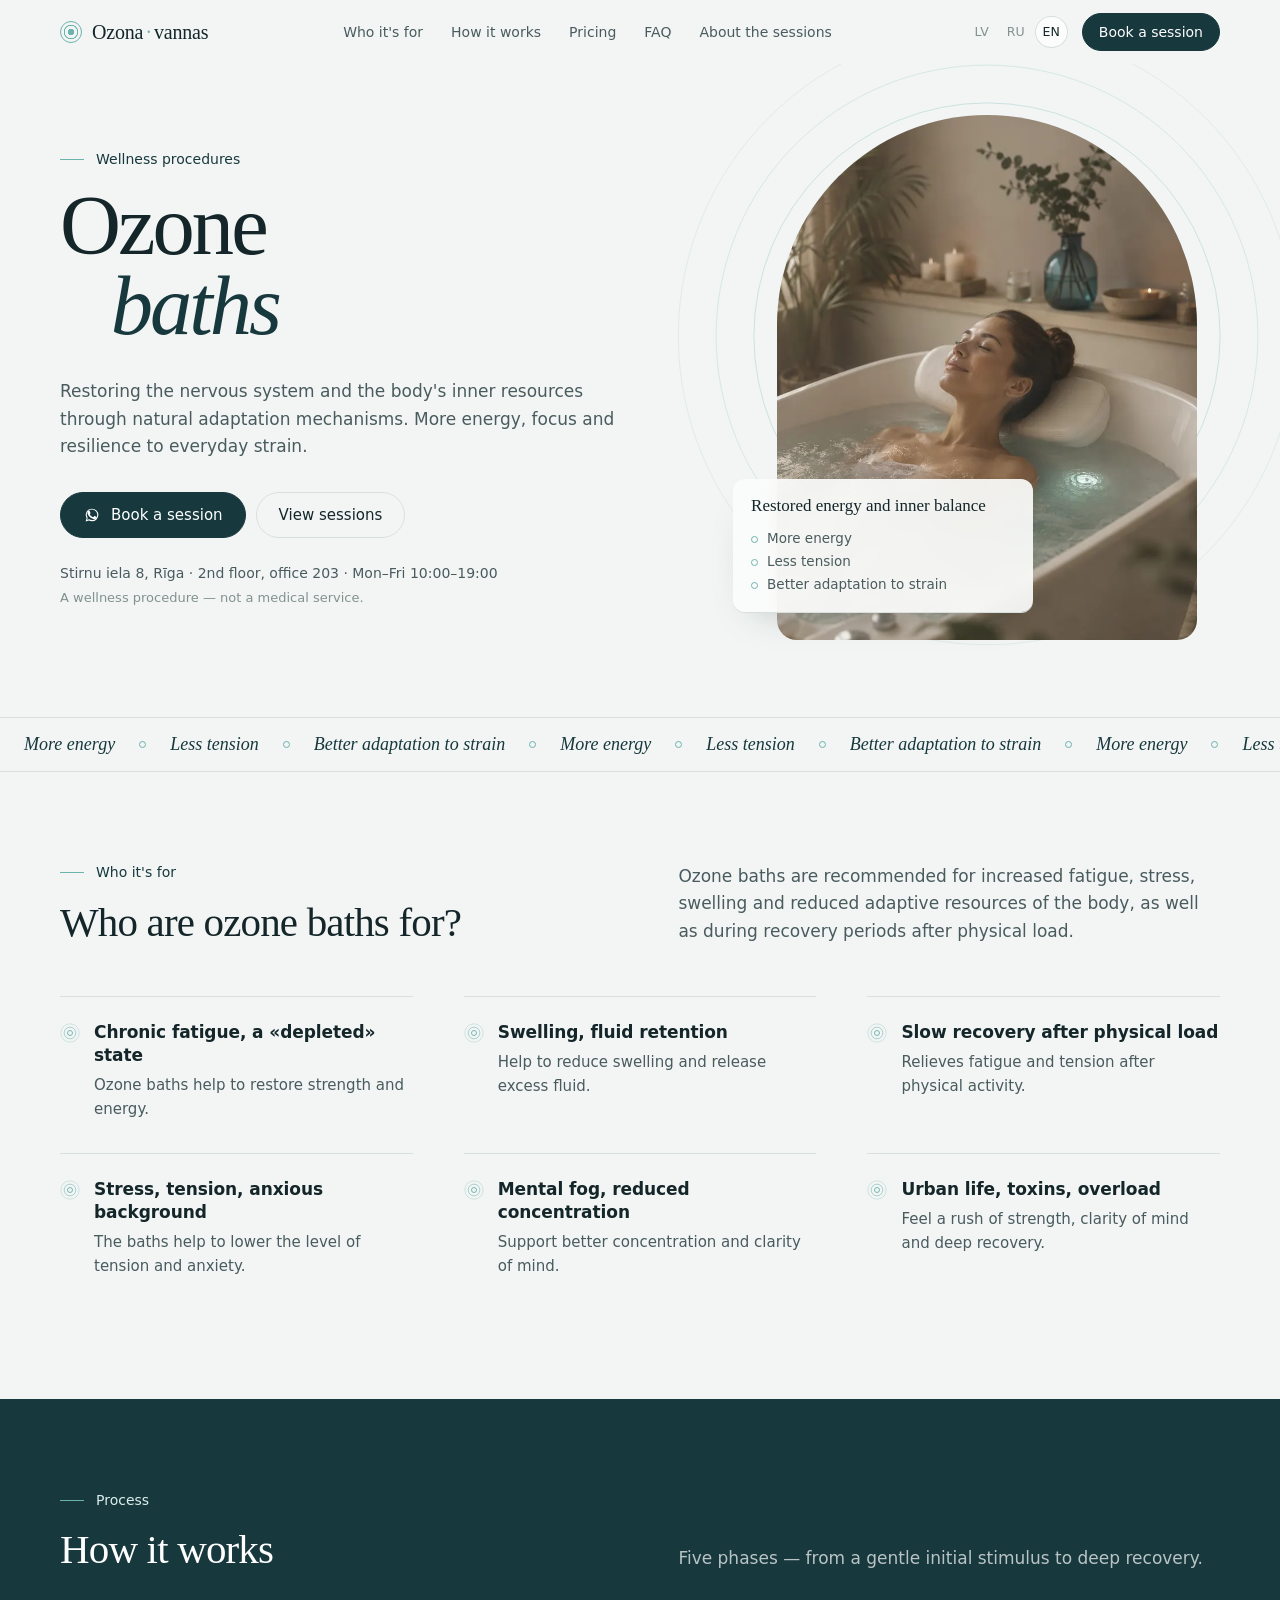
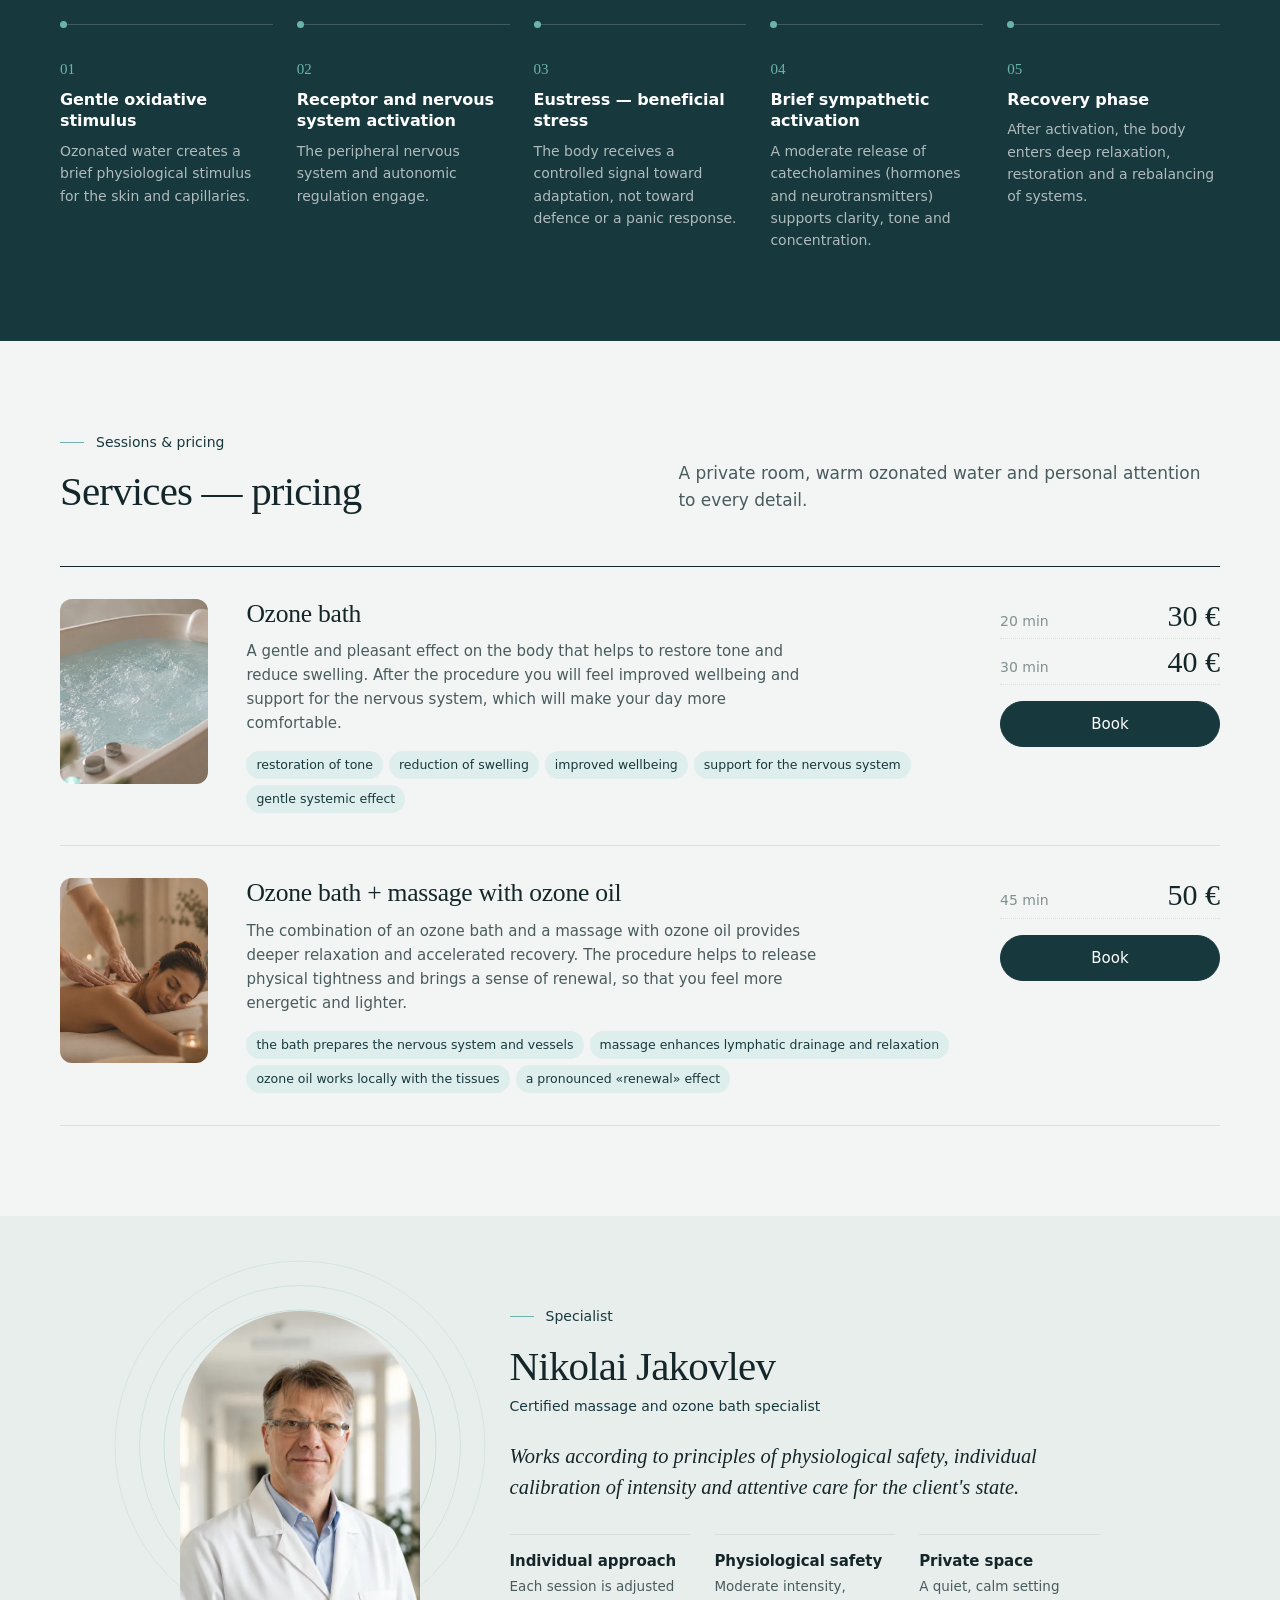
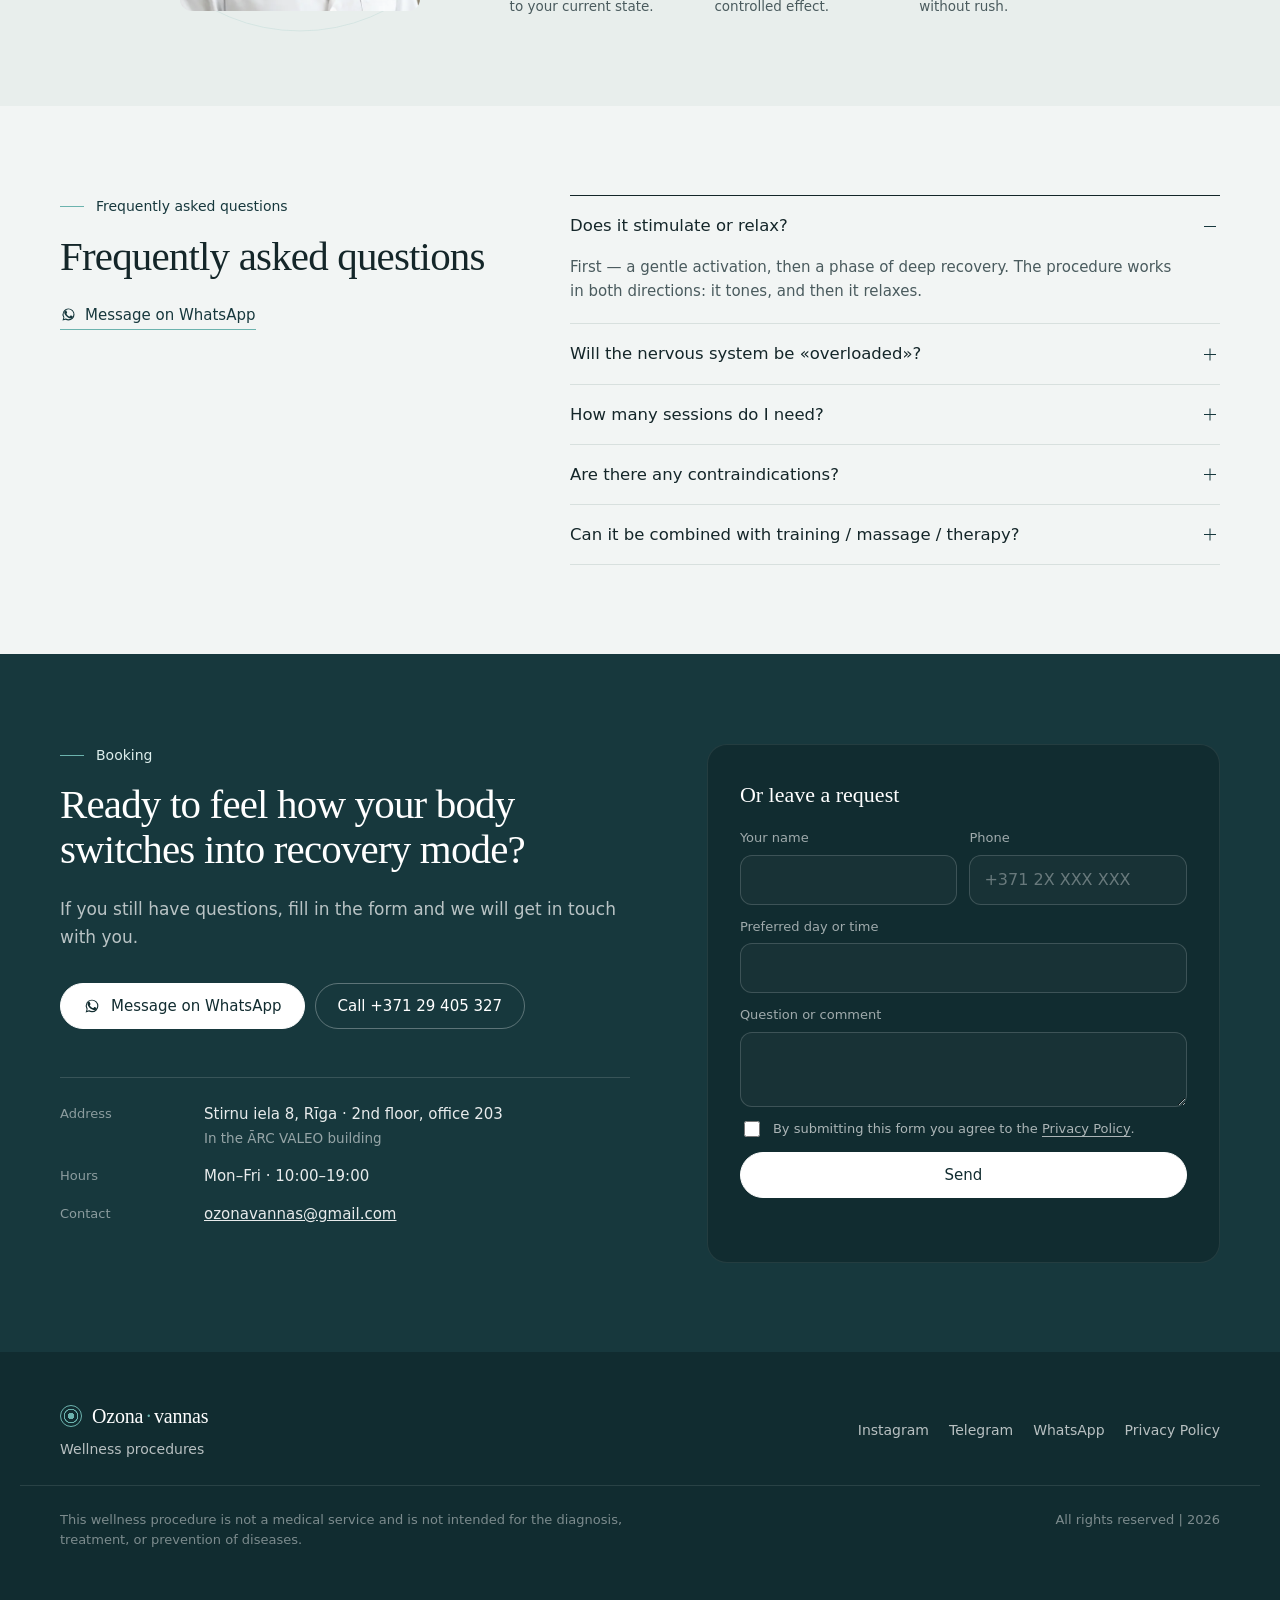
==== commit cc317493: "Compact editorial redesign: one spacing/type system, lighter layout - Cool mist palette, light serif" ====
--- a/en/index.html
+++ b/en/index.html
@@ -6,7 +6,7 @@
   <title>Ozone Bath in Riga | Ozone baths and massage | Ozonavannas.lv</title>
   <meta name="description" content="Ozone baths in Riga – deep relaxation, body restoration and wellbeing. Choose an ozone bath or an ozone bath with massage. Booking in Riga.">
   <meta name="robots" content="index, follow, max-image-preview:large">
-  <meta name="theme-color" content="#f7f5f0">
+  <meta name="theme-color" content="#f2f5f4">
   <meta name="google-site-verification" content="QZF57YXRMvdtStPwRfbLH__YhUkK2asxfuNc9nprvyA">
   <link rel="canonical" href="https://www.ozonavannas.lv/en/">
   <link rel="alternate" hreflang="lv" href="https://www.ozonavannas.lv/">
@@ -27,9 +27,9 @@
   <link rel="icon" href="/favicon.svg" type="image/svg+xml">
   <link rel="preload" href="/fonts/source-serif-4-normal-300-700-latin-ext.woff2" as="font" type="font/woff2" crossorigin>
   <link rel="preload" href="/fonts/inter-normal-300-700-latin-ext.woff2" as="font" type="font/woff2" crossorigin>
-  <link rel="preload" as="image" href="/img/hero-720.webp" imagesrcset="/img/hero-720.webp 720w, /img/hero-1023.webp 1023w" imagesizes="(max-width: 900px) 100vw, 45vw">
+  <link rel="preload" as="image" href="/img/hero-720.webp" imagesrcset="/img/hero-720.webp 720w, /img/hero-1023.webp 1023w" imagesizes="(max-width: 900px) 80vw, 420px">
   <link rel="stylesheet" href="/fonts/fonts.css">
-  <link rel="stylesheet" href="/styles.css?v=202610071148">
+  <link rel="stylesheet" href="/styles.css?v=202610071202">
   <script type="application/ld+json">{"@context":"https://schema.org","@graph":[{"@type":"WebSite","@id":"https://www.ozonavannas.lv/#website","url":"https://www.ozonavannas.lv/","name":"Ozona vannas","inLanguage":["lv","ru","en"]},{"@type":["LocalBusiness","HealthAndBeautyBusiness"],"@id":"https://www.ozonavannas.lv/#business","name":"Ozona vannas","url":"https://www.ozonavannas.lv/en/","image":"https://www.ozonavannas.lv/img/og.jpg","logo":"https://www.ozonavannas.lv/favicon.svg","telephone":"+37129405327","email":"ozonavannas@gmail.com","description":"Ozone baths in Riga – deep relaxation, body restoration and wellbeing. Choose an ozone bath or an ozone bath with massage. Booking in Riga.","address":{"@type":"PostalAddress","streetAddress":"Stirnu iela 8, 203","addressLocality":"Rīga","addressCountry":"LV"},"openingHoursSpecification":[{"@type":"OpeningHoursSpecification","dayOfWeek":["Monday","Tuesday","Wednesday","Thursday","Friday"],"opens":"10:00","closes":"19:00"}],"priceRange":"€€","areaServed":{"@type":"City","name":"Rīga"},"sameAs":["https://www.instagram.com/ozonavannas","https://t.me/NikolayJa"],"makesOffer":[{"@type":"Offer","name":"Ozone bath · 20 min","price":"30","priceCurrency":"EUR"},{"@type":"Offer","name":"Ozone bath · 30 min","price":"40","priceCurrency":"EUR"},{"@type":"Offer","name":"Ozone bath + massage with ozone oil · 45 min","price":"50","priceCurrency":"EUR"}]},{"@type":"FAQPage","@id":"https://www.ozonavannas.lv/en/#faq","inLanguage":"en","mainEntity":[{"@type":"Question","name":"Does it stimulate or relax?","acceptedAnswer":{"@type":"Answer","text":"First — a gentle activation, then a phase of deep recovery. The procedure works in both directions: it tones, and then it relaxes."}},{"@type":"Question","name":"Will the nervous system be «overloaded»?","acceptedAnswer":{"@type":"Answer","text":"No. The stimulus is moderate and controlled — it is a eustress that fits within the body's natural adaptation response."}},{"@type":"Question","name":"How many sessions do I need?","acceptedAnswer":{"@type":"Answer","text":"The first effect is felt after a single session. For a lasting result, a short course is usually recommended."}},{"@type":"Question","name":"Are there any contraindications?","acceptedAnswer":{"@type":"Answer","text":"Yes, there are individual limits. Please share them in advance — the specialist will adapt the session."}},{"@type":"Question","name":"Can it be combined with training / massage / therapy?","acceptedAnswer":{"@type":"Answer","text":"Yes. An ozone bath combines well with physical activity, massage and supportive therapy."}}]}]}</script>
 </head>
 <body>
@@ -78,7 +78,6 @@
 
   <!-- HERO -->
   <section class="hero">
-    <div class="hero-glow" aria-hidden="true"></div>
     <div class="wrap hero-grid">
       <div class="hero-copy">
         <p class="eyebrow">Wellness procedures</p>
@@ -91,21 +90,23 @@
         <p class="meta-line">Stirnu iela 8, Rīga · 2nd floor, office 203 · Mon–Fri 10:00–19:00</p>
         <p class="fine">A wellness procedure — not a medical service.</p>
       </div>
-      <figure class="hero-media">
-        <picture>
-          <source type="image/webp" srcset="/img/hero-720.webp 720w, /img/hero-1023.webp 1023w" sizes="(max-width: 900px) 100vw, 45vw">
-          <img src="/img/hero-720.jpg" alt="Ozone bath in Riga" width="1023" height="1537" fetchpriority="high">
-        </picture>
-        <div class="bubbles" aria-hidden="true"><i></i><i></i><i></i><i></i><i></i><i></i><i></i><i></i><i></i><i></i><i></i><i></i><i></i><i></i></div>
-        <figcaption class="hero-card">
+      <div class="hero-visual">
+        <svg class="ripples" viewBox="0 0 600 600" aria-hidden="true"><circle cx="300" cy="300" r="150"/><circle cx="300" cy="300" r="186"/><circle cx="300" cy="300" r="222"/><circle cx="300" cy="300" r="258"/><circle cx="300" cy="300" r="294"/></svg>
+        <figure class="hero-media">
+          <picture>
+            <source type="image/webp" srcset="/img/hero-720.webp 720w, /img/hero-1023.webp 1023w" sizes="(max-width: 900px) 80vw, 420px">
+            <img src="/img/hero-720.jpg" alt="Ozone bath in Riga" width="1023" height="1537" fetchpriority="high">
+          </picture>
+        </figure>
+        <div class="hero-card">
           <strong>Restored energy and inner balance</strong>
           <ul>
             <li>More energy</li>
             <li>Less tension</li>
             <li>Better adaptation to strain</li>
           </ul>
-        </figcaption>
-      </figure>
+        </div>
+      </div>
     </div>
   </section>
 
@@ -140,84 +141,83 @@
   <!-- AUDIENCE -->
   <section class="section" id="kam">
     <div class="wrap">
-      <header class="section-head section-head-split">
+      <header class="section-head">
         <div>
           <p class="eyebrow">Who it&#39;s for</p>
           <h2 class="h2">Who are ozone <em>baths for?</em></h2>
         </div>
         <p class="lede">Ozone baths are recommended for increased fatigue, stress, swelling and reduced adaptive resources of the body, as well as during recovery periods after physical load.</p>
       </header>
-      <ol class="cards-3">
-        <li class="card reveal">
-          <div class="card-top"><span class="card-n">01</span><span class="card-glyph" aria-hidden="true"><i></i><i></i><i></i></span></div>
+      <ul class="aud">
+        <li>
+          <svg class="ripple-ico" viewBox="0 0 24 24" aria-hidden="true"><circle cx="12" cy="12" r="3"/><circle cx="12" cy="12" r="7"/><circle cx="12" cy="12" r="11"/></svg>
           <h3>Chronic fatigue, a «depleted» state</h3>
           <p>Ozone baths help to restore strength and energy.</p>
         </li>
-        <li class="card reveal">
-          <div class="card-top"><span class="card-n">02</span><span class="card-glyph" aria-hidden="true"><i></i><i></i><i></i></span></div>
+        <li>
+          <svg class="ripple-ico" viewBox="0 0 24 24" aria-hidden="true"><circle cx="12" cy="12" r="3"/><circle cx="12" cy="12" r="7"/><circle cx="12" cy="12" r="11"/></svg>
           <h3>Swelling, fluid retention</h3>
           <p>Help to reduce swelling and release excess fluid.</p>
         </li>
-        <li class="card reveal">
-          <div class="card-top"><span class="card-n">03</span><span class="card-glyph" aria-hidden="true"><i></i><i></i><i></i></span></div>
+        <li>
+          <svg class="ripple-ico" viewBox="0 0 24 24" aria-hidden="true"><circle cx="12" cy="12" r="3"/><circle cx="12" cy="12" r="7"/><circle cx="12" cy="12" r="11"/></svg>
           <h3>Slow recovery after physical load</h3>
           <p>Relieves fatigue and tension after physical activity.</p>
         </li>
-        <li class="card reveal">
-          <div class="card-top"><span class="card-n">04</span><span class="card-glyph" aria-hidden="true"><i></i><i></i><i></i></span></div>
+        <li>
+          <svg class="ripple-ico" viewBox="0 0 24 24" aria-hidden="true"><circle cx="12" cy="12" r="3"/><circle cx="12" cy="12" r="7"/><circle cx="12" cy="12" r="11"/></svg>
           <h3>Stress, tension, anxious background</h3>
           <p>The baths help to lower the level of tension and anxiety.</p>
         </li>
-        <li class="card reveal">
-          <div class="card-top"><span class="card-n">05</span><span class="card-glyph" aria-hidden="true"><i></i><i></i><i></i></span></div>
+        <li>
+          <svg class="ripple-ico" viewBox="0 0 24 24" aria-hidden="true"><circle cx="12" cy="12" r="3"/><circle cx="12" cy="12" r="7"/><circle cx="12" cy="12" r="11"/></svg>
           <h3>Mental fog, reduced concentration</h3>
           <p>Support better concentration and clarity of mind.</p>
         </li>
-        <li class="card reveal">
-          <div class="card-top"><span class="card-n">06</span><span class="card-glyph" aria-hidden="true"><i></i><i></i><i></i></span></div>
+        <li>
+          <svg class="ripple-ico" viewBox="0 0 24 24" aria-hidden="true"><circle cx="12" cy="12" r="3"/><circle cx="12" cy="12" r="7"/><circle cx="12" cy="12" r="11"/></svg>
           <h3>Urban life, toxins, overload</h3>
           <p>Feel a rush of strength, clarity of mind and deep recovery.</p>
         </li>
-      </ol>
+      </ul>
     </div>
   </section>
 
   <!-- HOW IT WORKS -->
-  <section class="section section-deep how" id="procedura">
-    <div class="wrap how-grid">
-      <div class="how-aside">
-        <p class="eyebrow">Process</p>
-        <h2 class="h2">How it <em>works</em></h2>
+  <section class="section section-deep" id="procedura">
+    <div class="wrap">
+      <header class="section-head">
+        <div>
+          <p class="eyebrow">Process</p>
+          <h2 class="h2">How it <em>works</em></h2>
+        </div>
         <p class="lede">Five phases — from a gentle initial stimulus to deep recovery.</p>
-        <figure class="how-media">
-          <picture>
-            <source type="image/webp" srcset="/img/hero-water-900.webp 900w, /img/hero-water-1536.webp 1536w" sizes="(max-width: 900px) 100vw, 40vw">
-            <img src="/img/hero-water-900.jpg" alt="Ozonated water in an ozone bath" width="1536" height="1024" loading="lazy" decoding="async">
-          </picture>
-          <div class="bubbles bubbles-soft" aria-hidden="true"><i></i><i></i><i></i><i></i><i></i><i></i><i></i><i></i></div>
-        </figure>
-      </div>
-      <ol class="steps" data-steps>
-        <span class="steps-rail" aria-hidden="true"><span></span></span>
-        <li class="reveal">
+      </header>
+      <ol class="steps">
+        <li>
           <span class="steps-n">01</span>
-          <div><h3>Gentle oxidative stimulus</h3><p>Ozonated water creates a brief physiological stimulus for the skin and capillaries.</p></div>
-        </li>
-        <li class="reveal">
+          <h3>Gentle oxidative stimulus</h3>
+          <p>Ozonated water creates a brief physiological stimulus for the skin and capillaries.</p>
+        </li>
+        <li>
           <span class="steps-n">02</span>
-          <div><h3>Receptor and nervous system activation</h3><p>The peripheral nervous system and autonomic regulation engage.</p></div>
-        </li>
-        <li class="reveal">
+          <h3>Receptor and nervous system activation</h3>
+          <p>The peripheral nervous system and autonomic regulation engage.</p>
+        </li>
+        <li>
           <span class="steps-n">03</span>
-          <div><h3>Eustress — beneficial stress</h3><p>The body receives a controlled signal toward adaptation, not toward defence or a panic response.</p></div>
-        </li>
-        <li class="reveal">
+          <h3>Eustress — beneficial stress</h3>
+          <p>The body receives a controlled signal toward adaptation, not toward defence or a panic response.</p>
+        </li>
+        <li>
           <span class="steps-n">04</span>
-          <div><h3>Brief sympathetic activation</h3><p>A moderate release of catecholamines (hormones and neurotransmitters) supports clarity, tone and concentration.</p></div>
-        </li>
-        <li class="reveal">
+          <h3>Brief sympathetic activation</h3>
+          <p>A moderate release of catecholamines (hormones and neurotransmitters) supports clarity, tone and concentration.</p>
+        </li>
+        <li>
           <span class="steps-n">05</span>
-          <div><h3>Recovery phase</h3><p>After activation, the body enters deep relaxation, restoration and a rebalancing of systems.</p></div>
+          <h3>Recovery phase</h3>
+          <p>After activation, the body enters deep relaxation, restoration and a rebalancing of systems.</p>
         </li>
       </ol>
     </div>
@@ -226,7 +226,7 @@
   <!-- SERVICES & PRICES -->
   <section class="section" id="cenas">
     <div class="wrap">
-      <header class="section-head section-head-split">
+      <header class="section-head">
         <div>
           <p class="eyebrow">Sessions &amp; pricing</p>
           <h2 class="h2">Services — <em>pricing</em></h2>
@@ -234,13 +234,12 @@
         <p class="lede">A private room, warm ozonated water and personal attention to every detail.</p>
       </header>
       <div class="svc-list">
-        <article class="svc reveal">
-          <figure class="svc-media">
+        <article class="svc">
+          <figure class="svc-thumb">
             <picture>
-              <source type="image/webp" srcset="/img/bath-900.webp 900w, /img/bath-1536.webp 1536w" sizes="(max-width: 900px) 100vw, 50vw">
-              <img src="/img/bath-900.jpg" alt="Ozone bath" width="1536" height="1024" loading="lazy" decoding="async">
+              <source type="image/webp" srcset="/img/bath-thumb.webp">
+              <img src="/img/bath-thumb.jpg" alt="Ozone bath" width="480" height="600" loading="lazy" decoding="async">
             </picture>
-            <span class="svc-num">01 / 02</span>
           </figure>
           <div class="svc-body">
             <h3>Ozone bath</h3>
@@ -252,22 +251,21 @@
               <li>support for the nervous system</li>
               <li>gentle systemic effect</li>
             </ul>
-            <div class="svc-foot">
-              <ul class="svc-opts">
-                <li><span>20 min</span><strong>30 €</strong></li>
-                <li><span>30 min</span><strong>40 €</strong></li>
-              </ul>
-              <a class="btn" href="https://wa.me/37129405327?text=Hello%21%20I%20would%20like%20to%20book%20an%20ozone%20bath%20%2820%20or%2030%20min%29." target="_blank" rel="noopener" data-track="wa_price_bath">Book</a>
-            </div>
+          </div>
+          <div class="svc-aside">
+            <ul class="svc-opts">
+              <li><span>20 min</span><strong>30 €</strong></li>
+              <li><span>30 min</span><strong>40 €</strong></li>
+            </ul>
+            <a class="btn btn-block" href="https://wa.me/37129405327?text=Hello%21%20I%20would%20like%20to%20book%20an%20ozone%20bath%20%2820%20or%2030%20min%29." target="_blank" rel="noopener" data-track="wa_price_bath">Book</a>
           </div>
         </article>
-        <article class="svc reveal">
-          <figure class="svc-media">
+        <article class="svc">
+          <figure class="svc-thumb">
             <picture>
-              <source type="image/webp" srcset="/img/massage-900.webp 900w, /img/massage-1536.webp 1536w" sizes="(max-width: 900px) 100vw, 50vw">
-              <img src="/img/massage-900.jpg" alt="Massage with ozone oil" width="1536" height="1024" loading="lazy" decoding="async">
+              <source type="image/webp" srcset="/img/massage-thumb.webp">
+              <img src="/img/massage-thumb.jpg" alt="Massage with ozone oil" width="480" height="600" loading="lazy" decoding="async">
             </picture>
-            <span class="svc-num">02 / 02</span>
           </figure>
           <div class="svc-body">
             <h3>Ozone bath + massage with ozone oil</h3>
@@ -278,12 +276,12 @@
               <li>ozone oil works locally with the tissues</li>
               <li>a pronounced «renewal» effect</li>
             </ul>
-            <div class="svc-foot">
-              <ul class="svc-opts">
-                <li><span>45 min</span><strong>50 €</strong></li>
-              </ul>
-              <a class="btn" href="https://wa.me/37129405327?text=Hello%21%20I%20would%20like%20to%20book%20an%20ozone%20bath%20%2B%20massage%20with%20ozone%20oil%20%2845%20min%29." target="_blank" rel="noopener" data-track="wa_price_massage">Book</a>
-            </div>
+          </div>
+          <div class="svc-aside">
+            <ul class="svc-opts">
+              <li><span>45 min</span><strong>50 €</strong></li>
+            </ul>
+            <a class="btn btn-block" href="https://wa.me/37129405327?text=Hello%21%20I%20would%20like%20to%20book%20an%20ozone%20bath%20%2B%20massage%20with%20ozone%20oil%20%2845%20min%29." target="_blank" rel="noopener" data-track="wa_price_massage">Book</a>
           </div>
         </article>
       </div>
@@ -292,22 +290,23 @@
 
   <!-- SPECIALIST -->
   <section class="section section-tint" id="specialists">
-    <div class="wrap spec-grid">
+    <div class="wrap spec">
       <figure class="spec-photo">
+        <svg class="ripples ripples-sm" viewBox="0 0 600 600" aria-hidden="true"><circle cx="300" cy="300" r="200"/><circle cx="300" cy="300" r="236"/><circle cx="300" cy="300" r="272"/></svg>
         <picture>
-          <source type="image/webp" srcset="/img/nikolajs-900.webp 900w, /img/nikolajs-1189.webp 1189w" sizes="(max-width: 900px) 90vw, 40vw">
-          <img src="/img/nikolajs-900.jpg" alt="Nikolai Jakovlev" width="1189" height="1323" loading="lazy" decoding="async">
+          <source type="image/webp" srcset="/img/nikolajs-560.webp">
+          <img src="/img/nikolajs-560.jpg" alt="Nikolai Jakovlev" width="560" height="700" loading="lazy" decoding="async">
         </picture>
       </figure>
-      <div>
+      <div class="spec-body">
         <p class="eyebrow">Specialist</p>
         <h2 class="h2">Nikolai Jakovlev</h2>
         <p class="role">Certified massage and ozone bath specialist</p>
         <p class="bio">Works according to principles of physiological safety, individual calibration of intensity and attentive care for the client&#39;s state.</p>
         <ul class="values">
-          <li><span class="values-dot" aria-hidden="true"></span><h3>Individual approach</h3><p>Each session is adjusted to your current state.</p></li>
-          <li><span class="values-dot" aria-hidden="true"></span><h3>Physiological safety</h3><p>Moderate intensity, controlled effect.</p></li>
-          <li><span class="values-dot" aria-hidden="true"></span><h3>Private space</h3><p>A quiet, calm setting without rush.</p></li>
+          <li><h3>Individual approach</h3><p>Each session is adjusted to your current state.</p></li>
+          <li><h3>Physiological safety</h3><p>Moderate intensity, controlled effect.</p></li>
+          <li><h3>Private space</h3><p>A quiet, calm setting without rush.</p></li>
         </ul>
       </div>
     </div>
@@ -319,7 +318,7 @@
       <div class="faq-head">
         <p class="eyebrow">Frequently asked questions</p>
         <h2 class="h2">Frequently asked <em>questions</em></h2>
-        <a class="link link-wa" href="https://wa.me/37129405327?text=Hello%21%20I%20would%20like%20to%20book%20an%20ozone%20bath." target="_blank" rel="noopener" data-track="wa_faq"><svg viewBox="0 0 24 24" fill="currentColor" aria-hidden="true"><path d="M17.5 14.38c-.3-.15-1.77-.87-2.04-.97-.27-.1-.47-.15-.67.15-.2.3-.77.97-.94 1.17-.17.2-.35.22-.65.07-.3-.15-1.26-.46-2.4-1.48-.89-.79-1.49-1.77-1.66-2.07-.17-.3-.02-.46.13-.61.13-.13.3-.35.45-.52.15-.17.2-.3.3-.5.1-.2.05-.37-.02-.52-.07-.15-.67-1.62-.92-2.22-.24-.58-.49-.5-.67-.51h-.57c-.2 0-.52.07-.79.37-.27.3-1.04 1.02-1.04 2.48s1.06 2.88 1.21 3.08c.15.2 2.09 3.2 5.07 4.49.71.31 1.26.49 1.69.62.71.23 1.36.2 1.87.12.57-.09 1.77-.72 2.02-1.42.25-.7.25-1.3.17-1.42-.07-.13-.27-.2-.57-.35Z"/><path d="M12.02 3.5A8.45 8.45 0 0 0 4.8 16.28L3.5 20.5l4.34-1.14a8.43 8.43 0 0 0 4.17 1.06h.01A8.45 8.45 0 0 0 12.02 3.5Zm0 15.21h-.01a7 7 0 0 1-3.57-.98l-.26-.15-2.65.69.71-2.58-.17-.27a7.02 7.02 0 1 1 5.95 3.29Z"/></svg>Message on WhatsApp</a>
+        <a class="link-wa" href="https://wa.me/37129405327?text=Hello%21%20I%20would%20like%20to%20book%20an%20ozone%20bath." target="_blank" rel="noopener" data-track="wa_faq"><svg viewBox="0 0 24 24" fill="currentColor" aria-hidden="true"><path d="M17.5 14.38c-.3-.15-1.77-.87-2.04-.97-.27-.1-.47-.15-.67.15-.2.3-.77.97-.94 1.17-.17.2-.35.22-.65.07-.3-.15-1.26-.46-2.4-1.48-.89-.79-1.49-1.77-1.66-2.07-.17-.3-.02-.46.13-.61.13-.13.3-.35.45-.52.15-.17.2-.3.3-.5.1-.2.05-.37-.02-.52-.07-.15-.67-1.62-.92-2.22-.24-.58-.49-.5-.67-.51h-.57c-.2 0-.52.07-.79.37-.27.3-1.04 1.02-1.04 2.48s1.06 2.88 1.21 3.08c.15.2 2.09 3.2 5.07 4.49.71.31 1.26.49 1.69.62.71.23 1.36.2 1.87.12.57-.09 1.77-.72 2.02-1.42.25-.7.25-1.3.17-1.42-.07-.13-.27-.2-.57-.35Z"/><path d="M12.02 3.5A8.45 8.45 0 0 0 4.8 16.28L3.5 20.5l4.34-1.14a8.43 8.43 0 0 0 4.17 1.06h.01A8.45 8.45 0 0 0 12.02 3.5Zm0 15.21h-.01a7 7 0 0 1-3.57-.98l-.26-.15-2.65.69.71-2.58-.17-.27a7.02 7.02 0 1 1 5.95 3.29Z"/></svg>Message on WhatsApp</a>
       </div>
       <div class="faq">
         <details open>
@@ -347,8 +346,7 @@
   </section>
 
   <!-- BOOKING -->
-  <section class="section section-deep booking" id="pieraksts">
-    <div class="bubbles bubbles-wide" aria-hidden="true"><i></i><i></i><i></i><i></i><i></i><i></i><i></i><i></i><i></i><i></i></div>
+  <section class="section section-deep" id="pieraksts">
     <div class="wrap book-grid">
       <div>
         <p class="eyebrow">Booking</p>
@@ -366,10 +364,12 @@
       </div>
       <form class="form" data-form data-subject="New request (EN) — Ozona vannas" data-sending="Sending…" data-error="Sending failed. Please message us on WhatsApp or call." novalidate>
         <p class="form-or">Or leave a request</p>
-        <label class="field"><span>Your name</span><input name="name" type="text" autocomplete="name" required minlength="2"></label>
-        <label class="field"><span>Phone</span><input name="phone" type="tel" inputmode="tel" autocomplete="tel" required pattern="^[+\d][\d\s\-()]{6,20}$" placeholder="+371 2X XXX XXX"></label>
+        <div class="form-row">
+          <label class="field"><span>Your name</span><input name="name" type="text" autocomplete="name" required minlength="2"></label>
+          <label class="field"><span>Phone</span><input name="phone" type="tel" inputmode="tel" autocomplete="tel" required pattern="^[+\d][\d\s\-()]{6,20}$" placeholder="+371 2X XXX XXX"></label>
+        </div>
         <label class="field"><span>Preferred day or time</span><input name="when" type="text"></label>
-        <label class="field"><span>Question or comment</span><textarea name="message" rows="3"></textarea></label>
+        <label class="field"><span>Question or comment</span><textarea name="message" rows="2"></textarea></label>
         <input type="text" name="_honey" class="hp" tabindex="-1" autocomplete="off" aria-hidden="true">
         <label class="consent"><input type="checkbox" name="consent" required><span>By submitting this form you agree to the <button type="button" class="link-btn" data-privacy-open>Privacy Policy</button>.</span></label>
         <button class="btn btn-light btn-block" type="submit">Send</button>
@@ -420,6 +420,6 @@
   </form>
 </dialog>
 
-<script src="/main.js?v=202610071148" defer></script>
+<script src="/main.js?v=202610071202" defer></script>
 </body>
 </html>
--- a/styles.css
+++ b/styles.css
@@ -1,401 +1,354 @@
 /* ============================================================
-   Ozona vannas — calm recovery
-   Palette: warm paper / mist / deep teal / brand aqua
-   Type: Source Serif 4 (display) + Inter (text)
+   Ozona vannas — compact editorial
+   One system: 8px spacing scale, two radii, hairline rules,
+   light serif for voice, Inter for information.
+   Signature: thin water rings (hero + specialist only).
    ============================================================ */
 
 :root {
-  --paper: #f7f5f0;
-  --paper-2: #efebe3;
-  --mist: #e7eeed;
-  --white: #fffefb;
-  --ink: #18292d;
-  --ink-2: #4c5d61;
-  --ink-3: #7f8d8e;
-  --line: #e1dcd2;
-  --line-2: #d3cdc1;
-  --teal: #2e6267;
-  --teal-deep: #1b393d;
-  --teal-deeper: #142d31;
-  --aqua: #5aadaa;
-  --aqua-soft: #d8ebe9;
-  --wa: #1f7a5c;
-
+  /* colour */
+  --bg: #f2f5f4;          /* cool mist */
+  --bg-2: #e8eeec;        /* tinted band */
+  --surface: #fbfcfb;
+  --ink: #142629;
+  --ink-2: #4a5b5e;
+  --ink-3: #829190;
+  --line: #d8e0de;
+  --deep: #17383d;        /* ozone */
+  --deeper: #112c30;
+  --aqua: #6cb3ae;
+  --aqua-pale: #ddeeec;
+
+  /* type */
   --serif: "Source Serif 4", Georgia, "Times New Roman", serif;
   --sans: "Inter", ui-sans-serif, system-ui, -apple-system, "Segoe UI", sans-serif;
-
-  --wrap: 1180px;
+  --fs-display: clamp(52px, 6.6vw, 100px);
+  --fs-h2: clamp(30px, 3.2vw, 44px);
+  --fs-h3: 17px;
+  --fs-lede: clamp(17px, 1.2vw, 19px);
+  --fs-body: 16px;
+  --fs-small: 14px;
+
+  /* space (8px scale) */
+  --s1: 8px; --s2: 16px; --s3: 24px; --s4: 32px; --s5: 48px; --s6: 64px;
+  --section: clamp(56px, 7vw, 104px);
+  --wrap: 1160px;
   --gutter: clamp(20px, 4vw, 40px);
-  --pad: clamp(72px, 9vw, 128px);
+
+  /* shape */
+  --r-s: 12px;
   --r: 20px;
-  --r-lg: 28px;
-
-  --fs-display: clamp(44px, 6.4vw, 92px);
-  --fs-h2: clamp(34px, 4.4vw, 60px);
-  --fs-h3: clamp(19px, 1.5vw, 21px);
-  --fs-lede: clamp(18px, 1.35vw, 21px);
-  --fs-body: 16.5px;
   --ease: cubic-bezier(.22, .61, .36, 1);
 }
 
 *, *::before, *::after { box-sizing: border-box; }
 html { scroll-behavior: smooth; -webkit-text-size-adjust: 100%; }
-@media (prefers-reduced-motion: reduce) { html { scroll-behavior: auto; } }
 body {
-  margin: 0;
-  background: var(--paper);
-  color: var(--ink);
-  font-family: var(--sans);
-  font-size: var(--fs-body);
-  line-height: 1.65;
-  font-weight: 400;
-  -webkit-font-smoothing: antialiased;
-  text-rendering: optimizeLegibility;
+  margin: 0; background: var(--bg); color: var(--ink);
+  font-family: var(--sans); font-size: var(--fs-body); line-height: 1.6;
+  -webkit-font-smoothing: antialiased; text-rendering: optimizeLegibility;
 }
 img { display: block; max-width: 100%; height: auto; }
 a { color: inherit; }
-h1, h2, h3 { margin: 0; font-weight: 400; }
-p { margin: 0; }
+h1, h2, h3, p, figure { margin: 0; }
+h1, h2, h3 { font-weight: 400; }
 ul, ol { margin: 0; padding: 0; list-style: none; }
 button, input, textarea { font: inherit; color: inherit; }
 :focus-visible { outline: 2px solid var(--aqua); outline-offset: 3px; border-radius: 6px; }
-[id] { scroll-margin-top: 84px; }
+[id] { scroll-margin-top: 72px; }
+@media (prefers-reduced-motion: reduce) { html { scroll-behavior: auto; } *, *::before, *::after { animation: none !important; transition: none !important; } .js .hero-copy > *, .js .hero-visual { opacity: 1; transform: none; } }
 
 .sr { position: absolute; width: 1px; height: 1px; overflow: hidden; clip: rect(0 0 0 0); white-space: nowrap; }
-.skip { position: absolute; left: 12px; top: -60px; z-index: 100; background: var(--ink); color: var(--white); padding: 10px 14px; border-radius: 10px; }
+.skip { position: absolute; left: 12px; top: -60px; z-index: 100; background: var(--ink); color: #fff; padding: 10px 14px; border-radius: 10px; }
 .skip:focus { top: 12px; }
-
 .wrap { width: 100%; max-width: calc(var(--wrap) + 2 * var(--gutter)); margin: 0 auto; padding: 0 var(--gutter); }
 
 /* ---------- type ---------- */
 .eyebrow {
-  font-size: 12.5px;
-  letter-spacing: .14em;
-  text-transform: uppercase;
-  color: var(--teal);
-  font-weight: 500;
-  margin-bottom: 18px;
-}
-.display, .h2 { font-family: var(--serif); letter-spacing: -0.02em; line-height: 1.04; font-weight: 380; }
-.display { font-size: var(--fs-display); }
-.h2 { font-size: var(--fs-h2); line-height: 1.08; }
-.display em, .h2 em { font-style: italic; color: var(--teal); font-weight: 340; }
-h3 { font-family: var(--sans); font-size: var(--fs-h3); font-weight: 550; letter-spacing: -0.01em; line-height: 1.3; }
-.lede { font-size: var(--fs-lede); line-height: 1.55; color: var(--ink-2); max-width: 36em; }
-.fine { font-size: 13.5px; color: var(--ink-3); line-height: 1.5; }
-.center { text-align: center; margin: 40px auto 0; max-width: 40em; }
+  display: flex; align-items: center; gap: 12px;
+  font-size: var(--fs-small); font-weight: 500; color: var(--deep);
+  margin-bottom: var(--s2);
+}
+.eyebrow::before { content: ""; width: 24px; height: 1px; background: var(--aqua); }
+.display, .h2 { font-family: var(--serif); font-weight: 300; letter-spacing: -0.02em; }
+.display { font-size: var(--fs-display); line-height: .95; letter-spacing: -0.035em; }
+.display em { display: block; font-style: italic; padding-left: .6em; color: var(--deep); }
+.h2 { font-size: var(--fs-h2); line-height: 1.1; }
+.h2 em { font-style: inherit; }
+h3 { font-size: var(--fs-h3); font-weight: 550; line-height: 1.35; letter-spacing: -0.005em; }
+.lede { font-size: var(--fs-lede); line-height: 1.6; color: var(--ink-2); max-width: 34em; }
+.fine { font-size: 13px; color: var(--ink-3); line-height: 1.5; }
 
 /* ---------- buttons ---------- */
 .btn {
   display: inline-flex; align-items: center; justify-content: center; gap: 10px;
-  min-height: 52px; padding: 0 26px;
-  border-radius: 999px; border: 1px solid var(--teal-deep);
-  background: var(--teal-deep); color: var(--white);
-  font-weight: 500; font-size: 16px; text-decoration: none; cursor: pointer;
-  transition: background .25s var(--ease), transform .25s var(--ease), border-color .25s var(--ease), color .25s var(--ease);
-}
-.btn:hover { background: var(--teal); border-color: var(--teal); transform: translateY(-1px); }
-.btn svg { width: 19px; height: 19px; flex: none; }
-.btn-small { min-height: 42px; padding: 0 18px; font-size: 14.5px; }
-.btn-ghost { background: transparent; color: var(--ink); border-color: var(--line-2); }
-.btn-ghost:hover { background: var(--white); color: var(--ink); border-color: var(--ink-3); }
-.btn-light { background: var(--white); color: var(--teal-deeper); border-color: var(--white); }
-.btn-light:hover { background: var(--aqua-soft); border-color: var(--aqua-soft); color: var(--teal-deeper); }
-.btn-ghost-light { background: transparent; color: var(--white); border-color: rgba(255,255,255,.35); }
-.btn-ghost-light:hover { background: rgba(255,255,255,.08); border-color: rgba(255,255,255,.6); }
+  min-height: 46px; padding: 0 22px; border-radius: 999px;
+  border: 1px solid var(--deep); background: var(--deep); color: #fff;
+  font-size: 15px; font-weight: 500; text-decoration: none; cursor: pointer; white-space: nowrap;
+  transition: background .25s var(--ease), border-color .25s var(--ease), color .25s var(--ease);
+}
+.btn:hover { background: var(--ink); border-color: var(--ink); }
+.btn svg { width: 18px; height: 18px; flex: none; }
+.btn-small { min-height: 38px; padding: 0 16px; font-size: 14px; }
+.btn-ghost { background: transparent; color: var(--ink); border-color: var(--line); }
+.btn-ghost:hover { background: var(--surface); border-color: var(--ink-3); }
+.btn-light { background: #fff; color: var(--deeper); border-color: #fff; }
+.btn-light:hover { background: var(--aqua-pale); border-color: var(--aqua-pale); color: var(--deeper); }
+.btn-ghost-light { background: transparent; color: #fff; border-color: rgba(255,255,255,.3); }
+.btn-ghost-light:hover { background: rgba(255,255,255,.08); border-color: rgba(255,255,255,.55); }
 .btn-block { width: 100%; }
-.link { color: var(--teal); font-weight: 500; text-decoration: none; border-bottom: 1px solid currentColor; padding-bottom: 1px; }
 .link-btn { background: none; border: 0; padding: 0; color: inherit; text-decoration: underline; text-underline-offset: 3px; cursor: pointer; }
 
 /* ---------- header ---------- */
 .site-header { position: sticky; top: 0; z-index: 50; transition: background .3s var(--ease), box-shadow .3s var(--ease); }
-.site-header.is-scrolled { background: rgba(247,245,240,.86); backdrop-filter: saturate(140%) blur(14px); -webkit-backdrop-filter: saturate(140%) blur(14px); box-shadow: 0 1px 0 var(--line); }
-.header-inner { display: flex; align-items: center; justify-content: space-between; gap: 24px; height: 76px; }
+.site-header.is-scrolled { background: rgba(242,245,244,.86); backdrop-filter: saturate(140%) blur(14px); -webkit-backdrop-filter: saturate(140%) blur(14px); box-shadow: 0 1px 0 var(--line); }
+.header-inner { display: flex; align-items: center; justify-content: space-between; gap: var(--s3); height: 64px; }
 .logo { display: inline-flex; align-items: center; gap: 10px; text-decoration: none; }
-.logo-mark {
-  width: 26px; height: 26px; border-radius: 50%; flex: none;
-  background: radial-gradient(circle at 34% 30%, #fff 0 12%, #d6ecea 34%, #8ec4c1 70%, #5aadaa 100%);
-  box-shadow: inset 0 0 0 1px rgba(255,255,255,.6), 0 2px 8px rgba(46,98,103,.18);
-}
-.logo-word { font-family: var(--serif); font-size: 22px; letter-spacing: -0.01em; }
+.logo-mark { width: 22px; height: 22px; border-radius: 50%; flex: none; border: 1px solid var(--aqua); background: radial-gradient(circle, var(--aqua) 0 3px, transparent 3.5px), radial-gradient(circle, transparent 6px, var(--aqua) 6.5px, var(--aqua) 7px, transparent 7.5px); }
+.logo-word { font-family: var(--serif); font-size: 20px; letter-spacing: -0.01em; }
 .logo-word span { color: var(--aqua); margin: 0 3px; }
-.nav { display: flex; gap: 30px; }
-.nav a { text-decoration: none; font-size: 15px; color: var(--ink-2); transition: color .2s; }
+.nav { display: flex; gap: 28px; }
+.nav a { text-decoration: none; font-size: 14px; color: var(--ink-2); transition: color .2s; }
 .nav a:hover { color: var(--ink); }
-.header-right { display: flex; align-items: center; gap: 16px; }
-.lang { display: flex; gap: 2px; padding: 3px; border: 1px solid var(--line); border-radius: 999px; }
-.lang a { text-decoration: none; font-size: 12.5px; font-weight: 500; letter-spacing: .04em; padding: 6px 10px; border-radius: 999px; color: var(--ink-3); }
-.lang a[aria-current="page"] { background: var(--white); color: var(--ink); box-shadow: 0 1px 2px rgba(0,0,0,.06); }
-.burger { display: none; width: 44px; height: 44px; border: 1px solid var(--line-2); border-radius: 50%; background: transparent; position: relative; cursor: pointer; }
+.header-right { display: flex; align-items: center; gap: 14px; }
+.lang { display: flex; gap: 2px; }
+.lang a { text-decoration: none; font-size: 12.5px; font-weight: 500; padding: 6px 8px; border-radius: 999px; color: var(--ink-3); }
+.lang a[aria-current="page"] { color: var(--ink); background: var(--surface); box-shadow: inset 0 0 0 1px var(--line); }
+.burger { display: none; width: 40px; height: 40px; border: 1px solid var(--line); border-radius: 50%; background: transparent; position: relative; cursor: pointer; }
 .burger span:first-child, .burger span:first-child::before, .burger span:first-child::after {
-  position: absolute; left: 13px; width: 16px; height: 1.5px; background: var(--ink); content: ""; transition: transform .25s var(--ease), top .25s var(--ease), opacity .2s;
-}
-.burger span:first-child { top: 21px; }
-.burger span:first-child::before { left: 0; top: -5px; }
-.burger span:first-child::after { left: 0; top: 5px; }
+  position: absolute; left: 12px; width: 14px; height: 1.5px; background: var(--ink); content: ""; transition: transform .25s var(--ease), top .25s var(--ease);
+}
+.burger span:first-child { top: 19px; }
+.burger span:first-child::before { left: 0; top: -4px; }
+.burger span:first-child::after { left: 0; top: 4px; }
 .burger[aria-expanded="true"] span:first-child { background: transparent; }
 .burger[aria-expanded="true"] span:first-child::before { top: 0; transform: rotate(45deg); }
 .burger[aria-expanded="true"] span:first-child::after { top: 0; transform: rotate(-45deg); }
-.mobile-menu { background: var(--paper); border-top: 1px solid var(--line); box-shadow: 0 20px 40px rgba(24,41,45,.08); }
-.mobile-menu nav { display: flex; flex-direction: column; padding-top: 12px; padding-bottom: 24px; }
-.mobile-menu nav > a { text-decoration: none; font-family: var(--serif); font-size: 26px; padding: 12px 0; border-bottom: 1px solid var(--line); }
-.lang-mobile { margin-top: 20px; align-self: flex-start; }
+.mobile-menu { background: var(--bg); border-top: 1px solid var(--line); }
+.mobile-menu nav { display: flex; flex-direction: column; padding-top: var(--s1); padding-bottom: var(--s3); }
+.mobile-menu nav > a { text-decoration: none; font-family: var(--serif); font-weight: 300; font-size: 24px; padding: 10px 0; border-bottom: 1px solid var(--line); }
+.lang-mobile { margin-top: var(--s2); }
 
 /* ---------- hero ---------- */
-.hero { position: relative; padding-top: clamp(24px, 4vw, 56px); padding-bottom: clamp(56px, 7vw, 96px); overflow: hidden; }
-.hero-glow { position: absolute; z-index: -1; right: -10vw; top: -14vw; width: 62vw; height: 62vw; border-radius: 50%; background: radial-gradient(circle, rgba(90,173,170,.20), rgba(90,173,170,0) 62%); pointer-events: none; }
-.hero-grid { display: grid; grid-template-columns: 1.1fr .9fr; gap: clamp(32px, 5vw, 80px); align-items: center; }
-.hero .display { font-size: clamp(64px, 9vw, 136px); line-height: .92; letter-spacing: -0.035em; }
-.hero .display em { display: block; padding-left: .55em; }
-.hero-copy .lede { margin-top: 30px; }
-.cta-row { display: flex; flex-wrap: wrap; gap: 12px; margin-top: 34px; }
-.meta-line { margin-top: 28px; font-size: 14.5px; color: var(--ink-2); }
-.hero-copy .fine { margin-top: 6px; }
-.hero-media { position: relative; margin: 0; border-radius: 220px 220px var(--r-lg) var(--r-lg); overflow: hidden; aspect-ratio: 4 / 5.2; background: var(--mist); box-shadow: 0 40px 80px -40px rgba(27,57,61,.45); }
-.hero-media img { width: 100%; height: 100%; object-fit: cover; object-position: 50% 45%; }
+.hero { padding: clamp(24px, 4vw, 56px) 0 clamp(48px, 6vw, 80px); overflow: hidden; }
+.hero-grid { display: grid; grid-template-columns: 1.15fr .85fr; gap: clamp(32px, 5vw, 72px); align-items: center; }
+.hero-copy .lede { margin-top: var(--s4); }
+.cta-row { display: flex; flex-wrap: wrap; gap: 10px; margin-top: var(--s4); }
+.meta-line { margin-top: var(--s3); font-size: var(--fs-small); color: var(--ink-2); }
+.hero-copy .fine { margin-top: 4px; }
+
+.hero-visual { position: relative; justify-self: center; width: min(100%, 420px); }
+.hero-media { position: relative; z-index: 1; aspect-ratio: 4 / 5; border-radius: 210px 210px var(--r) var(--r); overflow: hidden; background: var(--bg-2); }
+.hero-media img { width: 100%; height: 100%; object-fit: cover; object-position: 50% 42%; }
+.ripples { position: absolute; z-index: 0; left: 50%; top: 42%; width: 150%; aspect-ratio: 1; transform: translate(-50%, -50%); pointer-events: none; }
+.ripples circle { fill: none; stroke: var(--aqua); stroke-width: 1; vector-effect: non-scaling-stroke; opacity: .45; transform-origin: 300px 300px; animation: ring 7s var(--ease) infinite; }
+.ripples circle:nth-child(2) { animation-delay: .9s; opacity: .35; }
+.ripples circle:nth-child(3) { animation-delay: 1.8s; opacity: .28; }
+.ripples circle:nth-child(4) { animation-delay: 2.7s; opacity: .2; }
+.ripples circle:nth-child(5) { animation-delay: 3.6s; opacity: .14; }
+@keyframes ring { 0%, 100% { transform: scale(.97); } 50% { transform: scale(1.03); } }
 .hero-card {
-  position: absolute; left: 16px; right: 16px; bottom: 16px;
-  padding: 18px 20px; border-radius: 18px;
-  background: rgba(255,254,251,.86); backdrop-filter: blur(12px); -webkit-backdrop-filter: blur(12px);
-  box-shadow: 0 12px 30px rgba(24,41,45,.14);
-}
-.hero-card strong { display: block; font-family: var(--serif); font-weight: 400; font-size: 20px; line-height: 1.25; margin-bottom: 10px; }
-.hero-card ul { display: flex; flex-wrap: wrap; gap: 6px 16px; }
-.hero-card li { position: relative; padding-left: 18px; font-size: 14px; color: var(--ink-2); }
-.hero-card li::before { content: ""; position: absolute; left: 0; top: .42em; width: 10px; height: 10px; border-radius: 50%; background: radial-gradient(circle at 35% 30%, #fff 0 18%, var(--aqua) 70%); }
-
-/* rising ozone bubbles */
-.bubbles { position: absolute; inset: 0; pointer-events: none; overflow: hidden; }
-.bubbles i {
-  position: absolute; bottom: -20px; border-radius: 50%;
-  border: 1px solid rgba(255,255,255,.75);
-  background: radial-gradient(circle at 35% 30%, rgba(255,255,255,.9), rgba(255,255,255,.15) 55%, transparent 70%);
-  animation: rise linear infinite; opacity: 0;
-}
-.bubbles i:nth-child(1)  { left: 52%; width: 7px;  height: 7px;  animation-duration: 9s;   animation-delay: 0s; }
-.bubbles i:nth-child(2)  { left: 61%; width: 4px;  height: 4px;  animation-duration: 7s;   animation-delay: 1.4s; }
-.bubbles i:nth-child(3)  { left: 70%; width: 10px; height: 10px; animation-duration: 11s;  animation-delay: 2.6s; }
-.bubbles i:nth-child(4)  { left: 78%; width: 5px;  height: 5px;  animation-duration: 8s;   animation-delay: .8s; }
-.bubbles i:nth-child(5)  { left: 86%; width: 8px;  height: 8px;  animation-duration: 10s;  animation-delay: 3.4s; }
-.bubbles i:nth-child(6)  { left: 57%; width: 3px;  height: 3px;  animation-duration: 6s;   animation-delay: 4.2s; }
-.bubbles i:nth-child(7)  { left: 66%; width: 6px;  height: 6px;  animation-duration: 9.5s; animation-delay: 5s; }
-.bubbles i:nth-child(8)  { left: 74%; width: 4px;  height: 4px;  animation-duration: 7.5s; animation-delay: 6.1s; }
-.bubbles i:nth-child(9)  { left: 82%; width: 9px;  height: 9px;  animation-duration: 12s;  animation-delay: 1.9s; }
-.bubbles i:nth-child(10) { left: 90%; width: 5px;  height: 5px;  animation-duration: 8.5s; animation-delay: 4.8s; }
-.bubbles i:nth-child(11) { left: 48%; width: 6px;  height: 6px;  animation-duration: 10.5s;animation-delay: 7s; }
-.bubbles i:nth-child(12) { left: 64%; width: 3px;  height: 3px;  animation-duration: 6.5s; animation-delay: 2.2s; }
-.bubbles i:nth-child(13) { left: 72%; width: 7px;  height: 7px;  animation-duration: 9s;   animation-delay: 7.6s; }
-.bubbles i:nth-child(14) { left: 94%; width: 4px;  height: 4px;  animation-duration: 7s;   animation-delay: 3s; }
-@keyframes rise {
-  0%   { transform: translate3d(0, 0, 0); opacity: 0; }
-  12%  { opacity: .9; }
-  60%  { transform: translate3d(6px, -45vh, 0); }
-  85%  { opacity: .55; }
-  100% { transform: translate3d(-4px, -75vh, 0); opacity: 0; }
-}
-@media (prefers-reduced-motion: reduce) { .bubbles { display: none; } }
-
-/* marquee */
-.marquee { overflow: hidden; border-block: 1px solid var(--line); background: var(--white); padding: 18px 0; }
-.marquee-track { display: flex; width: max-content; animation: marquee 60s linear infinite; }
+  position: absolute; z-index: 2; left: -44px; bottom: 28px; width: min(300px, 82%);
+  padding: 16px 18px; border-radius: var(--r-s);
+  background: rgba(251,252,251,.92); backdrop-filter: blur(10px); -webkit-backdrop-filter: blur(10px);
+  box-shadow: 0 1px 0 var(--line), 0 18px 40px -24px rgba(20,38,41,.35);
+}
+.hero-card strong { display: block; font-family: var(--serif); font-weight: 400; font-size: 17px; line-height: 1.3; margin-bottom: 10px; }
+.hero-card li { position: relative; padding-left: 16px; font-size: 13.5px; color: var(--ink-2); line-height: 1.7; }
+.hero-card li::before { content: ""; position: absolute; left: 0; top: .62em; width: 7px; height: 7px; border-radius: 50%; border: 1px solid var(--aqua); }
+
+/* hero load-in: the one orchestrated moment */
+.js .hero-copy > *, .js .hero-visual { opacity: 0; transform: translateY(10px); animation: in .9s var(--ease) forwards; }
+.js .hero-copy > :nth-child(2) { animation-delay: .08s; }
+.js .hero-copy > :nth-child(3) { animation-delay: .16s; }
+.js .hero-copy > :nth-child(n+4) { animation-delay: .24s; }
+.js .hero-visual { animation-delay: .2s; animation-duration: 1.2s; }
+@keyframes in { to { opacity: 1; transform: none; } }
+
+/* ---------- marquee ---------- */
+.marquee { overflow: hidden; border-block: 1px solid var(--line); padding: 12px 0; }
+.marquee-track { display: flex; width: max-content; animation: marquee 70s linear infinite; }
 .marquee-group { display: flex; align-items: center; flex: none; }
-.marquee span { font-family: var(--serif); font-style: italic; font-size: clamp(20px, 2vw, 28px); color: var(--teal-deep); white-space: nowrap; padding: 0 28px; }
-.marquee i { width: 9px; height: 9px; border-radius: 50%; flex: none; background: radial-gradient(circle at 35% 30%, #fff 0 18%, var(--aqua) 70%); }
+.marquee span { font-family: var(--serif); font-weight: 300; font-style: italic; font-size: 18px; color: var(--deep); white-space: nowrap; padding: 0 24px; }
+.marquee i { width: 7px; height: 7px; border-radius: 50%; border: 1px solid var(--aqua); flex: none; }
 @keyframes marquee { to { transform: translateX(-50%); } }
-@media (prefers-reduced-motion: reduce) { .marquee-track { animation: none; } }
 
 /* ---------- sections ---------- */
-.section { padding: var(--pad) 0; }
-.section-tint { background: var(--paper-2); }
-.section-deep { background: var(--teal-deep); color: var(--white); }
-.section-deep .eyebrow { color: var(--aqua); }
-.section-deep .h2 em { color: #a9d6d3; }
-.section-deep .lede { color: rgba(255,255,255,.75); }
-.section-head { max-width: 760px; margin-bottom: clamp(44px, 5vw, 72px); }
-.section-head .lede { margin-top: 22px; }
-.section-head-split { max-width: none; display: grid; grid-template-columns: 1fr 1fr; gap: clamp(24px, 5vw, 80px); align-items: end; }
-.section-head-split .lede { margin-top: 0; }
-
-/* audience cards */
-.cards-3 { display: grid; grid-template-columns: repeat(3, 1fr); gap: 16px; }
-.card { position: relative; overflow: hidden; isolation: isolate; background: var(--white); border: 1px solid var(--line); border-radius: var(--r); padding: 28px 28px 32px; transition: transform .45s var(--ease), box-shadow .45s var(--ease), border-color .45s var(--ease); }
-.card::before { content: ""; position: absolute; z-index: -1; inset: 0; background: linear-gradient(180deg, rgba(216,235,233,0) 0%, rgba(216,235,233,.9) 100%); transform: translateY(100%); transition: transform .7s var(--ease); }
-.card:hover { transform: translateY(-4px); box-shadow: 0 22px 44px -26px rgba(24,41,45,.3); border-color: var(--aqua-soft); }
-.card:hover::before { transform: translateY(35%); }
-.card-top { display: flex; justify-content: space-between; align-items: center; margin-bottom: 44px; }
-.card-n { font-family: var(--serif); font-size: 26px; color: var(--teal); line-height: 1; }
-.card-glyph { position: relative; width: 34px; height: 34px; }
-.card-glyph i { position: absolute; border-radius: 50%; border: 1px solid var(--aqua); background: radial-gradient(circle at 35% 30%, #fff 0 20%, var(--aqua-soft) 75%); transition: transform .8s var(--ease); }
-.card-glyph i:nth-child(1) { width: 16px; height: 16px; left: 2px; bottom: 0; }
-.card-glyph i:nth-child(2) { width: 10px; height: 10px; left: 18px; bottom: 12px; }
-.card-glyph i:nth-child(3) { width: 7px; height: 7px; left: 10px; bottom: 24px; }
-.card:hover .card-glyph i:nth-child(1) { transform: translateY(-4px); }
-.card:hover .card-glyph i:nth-child(2) { transform: translateY(-8px); }
-.card:hover .card-glyph i:nth-child(3) { transform: translateY(-12px); }
-.card h3 { margin-bottom: 10px; }
-.card p { color: var(--ink-2); font-size: 15.5px; line-height: 1.6; }
-
-/* how it works (deep) */
-.how { position: relative; overflow: hidden; }
-.how-grid { display: grid; grid-template-columns: .95fr 1.05fr; gap: clamp(40px, 6vw, 110px); align-items: start; }
-.how-aside { position: sticky; top: 108px; }
-.how-aside .lede { margin-top: 22px; }
-.how-media { position: relative; margin: 40px 0 0; border-radius: var(--r-lg); overflow: hidden; aspect-ratio: 16 / 11; }
-.how-media img { width: 100%; height: 100%; object-fit: cover; }
-.steps { position: relative; padding-left: 44px; }
-.steps-rail { position: absolute; left: 9px; top: 14px; bottom: 14px; width: 1px; background: rgba(255,255,255,.14); }
-.steps-rail span { position: absolute; left: 0; top: 0; width: 1px; height: calc(var(--p, 0) * 100%); background: linear-gradient(180deg, var(--aqua), #a9d6d3); transition: height .2s linear; }
-.steps li { position: relative; display: grid; grid-template-columns: 64px 1fr; gap: 8px; padding: 30px 0; border-bottom: 1px solid rgba(255,255,255,.1); }
-.steps li:last-child { border-bottom: 0; }
-.steps li::before { content: ""; position: absolute; left: -44px; top: 38px; width: 19px; height: 19px; border-radius: 50%; background: var(--teal-deep); border: 1px solid rgba(255,255,255,.28); transition: border-color .5s var(--ease), box-shadow .5s var(--ease), background .5s var(--ease); }
-.steps li.is-active::before { border-color: var(--aqua); background: radial-gradient(circle, var(--aqua) 0 4px, var(--teal-deep) 5px); box-shadow: 0 0 0 6px rgba(90,173,170,.14); }
-.steps-n { font-family: var(--serif); font-size: 30px; line-height: 1.05; color: rgba(255,255,255,.35); transition: color .5s var(--ease); }
-.steps li.is-active .steps-n { color: var(--aqua); }
-.steps h3 { margin-bottom: 8px; color: var(--white); }
-.steps p { color: rgba(255,255,255,.72); }
-
-/* services */
-.svc-list { display: grid; grid-template-columns: 1fr 1fr; gap: 22px; align-items: stretch; }
-.svc { display: flex; flex-direction: column; background: var(--white); border: 1px solid var(--line); border-radius: var(--r-lg); overflow: hidden; transition: box-shadow .45s var(--ease), transform .45s var(--ease); }
-.svc:hover { box-shadow: 0 34px 70px -40px rgba(27,57,61,.45); transform: translateY(-3px); }
-.svc-media { position: relative; margin: 0; aspect-ratio: 16 / 10; overflow: hidden; background: var(--mist); }
-.svc-media img { width: 100%; height: 100%; object-fit: cover; transition: transform 1.2s var(--ease); }
-.svc:hover .svc-media img { transform: scale(1.04); }
-.svc-num { position: absolute; left: 18px; top: 18px; padding: 6px 12px; border-radius: 999px; background: rgba(255,254,251,.88); backdrop-filter: blur(8px); font-size: 12.5px; font-weight: 600; letter-spacing: .08em; color: var(--teal-deep); }
-.svc-body { display: flex; flex-direction: column; flex: 1; padding: clamp(26px, 3vw, 38px); }
-.svc-body h3 { font-family: var(--serif); font-weight: 400; font-size: clamp(26px, 2.4vw, 32px); line-height: 1.15; letter-spacing: -0.01em; }
-.svc-desc { margin-top: 14px; color: var(--ink-2); font-size: 15.5px; }
-.svc-features { margin: 24px 0 28px; display: grid; gap: 10px; }
-.svc-features li { position: relative; padding-left: 26px; font-size: 15px; }
-.svc-features li::before { content: ""; position: absolute; left: 0; top: .32em; width: 14px; height: 14px; border-radius: 50%; border: 1px solid var(--aqua); background: radial-gradient(circle, var(--aqua) 0 3px, transparent 4px); }
-.svc-foot { margin-top: auto; display: flex; align-items: flex-end; justify-content: space-between; gap: 18px; flex-wrap: wrap; padding-top: 22px; border-top: 1px solid var(--line); }
-.svc-opts { display: flex; gap: 28px; }
-.svc-opts li { display: flex; flex-direction: column; }
-.svc-opts span { font-size: 13.5px; color: var(--ink-3); }
-.svc-opts strong { font-family: var(--serif); font-weight: 400; font-size: 36px; line-height: 1.1; color: var(--ink); letter-spacing: -0.01em; white-space: nowrap; }
-
-/* specialist */
-.spec-grid { display: grid; grid-template-columns: .85fr 1fr; gap: clamp(36px, 6vw, 96px); align-items: center; }
-.spec-photo { margin: 0; border-radius: var(--r-lg); overflow: hidden; aspect-ratio: 4 / 4.6; background: var(--mist); }
-.spec-photo img { width: 100%; height: 100%; object-fit: cover; object-position: 50% 30%; }
-.role { margin: 12px 0 24px; color: var(--teal); font-weight: 500; }
-.bio { font-family: var(--serif); font-style: italic; font-size: clamp(21px, 1.9vw, 26px); line-height: 1.45; color: var(--ink); max-width: 30em; }
-.values { display: grid; grid-template-columns: repeat(3, 1fr); gap: 22px; margin-top: 40px; padding-top: 30px; border-top: 1px solid var(--line-2); }
-.values-dot { display: block; width: 22px; height: 22px; border-radius: 50%; margin-bottom: 14px; border: 1px solid var(--aqua); background: radial-gradient(circle at 35% 30%, #fff 0 18%, var(--aqua-soft) 70%); }
-.values h3 { font-size: 16px; margin-bottom: 6px; }
-.values p { font-size: 14.5px; color: var(--ink-2); line-height: 1.5; }
+.section { padding: var(--section) 0; }
+.section-tint { background: var(--bg-2); }
+.section-deep { background: var(--deep); color: #fff; }
+.section-deep .eyebrow { color: var(--aqua-pale); }
+.section-deep .lede { color: rgba(255,255,255,.7); }
+.section-head { display: grid; grid-template-columns: 1fr 1fr; gap: var(--s3) clamp(32px, 6vw, 96px); align-items: end; margin-bottom: clamp(32px, 4vw, 56px); }
+
+/* audience: open grid, hairlines instead of boxes */
+.aud { display: grid; grid-template-columns: repeat(3, 1fr); column-gap: clamp(24px, 4vw, 56px); }
+.aud li { display: grid; grid-template-columns: 20px 1fr; column-gap: 14px; align-content: start; padding: var(--s3) 0 var(--s4); border-top: 1px solid var(--line); }
+.aud .ripple-ico { grid-row: span 2; margin-top: 2px; }
+.ripple-ico { width: 20px; height: 20px; }
+.ripple-ico circle { fill: none; stroke: var(--aqua); stroke-width: 1.1; }
+.ripple-ico circle:nth-child(2) { opacity: .6; }
+.ripple-ico circle:nth-child(3) { opacity: .3; }
+.aud h3 { margin-bottom: 6px; }
+.aud p { color: var(--ink-2); font-size: 15px; max-width: 30em; }
+
+/* steps: a sequence, so it reads left to right */
+.steps { display: grid; grid-template-columns: repeat(5, 1fr); gap: var(--s3); }
+.steps li { position: relative; padding-top: var(--s4); border-top: 1px solid rgba(255,255,255,.18); }
+.steps li::before { content: ""; position: absolute; left: 0; top: -4px; width: 7px; height: 7px; border-radius: 50%; background: var(--aqua); }
+.steps-n { display: block; font-family: var(--serif); font-weight: 300; font-size: 15px; color: var(--aqua); margin-bottom: var(--s1); }
+.steps h3 { color: #fff; font-size: 16px; margin-bottom: var(--s1); }
+.steps p { color: rgba(255,255,255,.66); font-size: var(--fs-small); line-height: 1.6; }
+
+/* services: an editorial price list */
+.svc-list { border-top: 1px solid var(--ink); }
+.svc { display: grid; grid-template-columns: 148px 1fr 220px; gap: clamp(20px, 3vw, 40px); align-items: start; padding: var(--s4) 0; border-bottom: 1px solid var(--line); }
+.svc-thumb { aspect-ratio: 4 / 5; border-radius: var(--r-s); overflow: hidden; background: var(--bg-2); }
+.svc-thumb img { width: 100%; height: 100%; object-fit: cover; }
+.svc-body h3 { font-family: var(--serif); font-weight: 400; font-size: clamp(22px, 2vw, 26px); line-height: 1.2; letter-spacing: -0.01em; }
+.svc-desc { margin-top: 10px; color: var(--ink-2); font-size: 15px; max-width: 38em; }
+.svc-features { display: flex; flex-wrap: wrap; gap: 6px; margin-top: var(--s2); }
+.svc-features li { font-size: 12.5px; color: var(--deep); padding: 4px 10px; border-radius: 999px; background: var(--aqua-pale); }
+.svc-aside { display: grid; gap: var(--s2); }
+.svc-opts li { display: flex; justify-content: space-between; align-items: baseline; gap: var(--s2); padding: 6px 0; border-bottom: 1px dotted var(--line); }
+.svc-opts li:first-child { padding-top: 0; }
+.svc-opts span { font-size: var(--fs-small); color: var(--ink-3); }
+.svc-opts strong { font-family: var(--serif); font-weight: 300; font-size: 30px; line-height: 1.1; white-space: nowrap; }
+
+/* specialist: compact portrait inside the rings */
+.spec { display: grid; grid-template-columns: 240px 1fr; gap: clamp(40px, 7vw, 104px); align-items: center; max-width: 1000px; }
+.spec-photo { position: relative; }
+.spec-photo picture { position: relative; z-index: 1; display: block; aspect-ratio: 4 / 5; border-radius: 120px 120px var(--r-s) var(--r-s); overflow: hidden; background: var(--bg); }
+.spec-photo img { width: 100%; height: 100%; object-fit: cover; }
+.ripples-sm { top: 45%; width: 170%; opacity: .55; }
+.ripples-sm circle { animation: none; }
+.role { margin-top: 6px; font-size: var(--fs-small); color: var(--deep); font-weight: 500; }
+.bio { margin-top: var(--s3); font-family: var(--serif); font-weight: 300; font-style: italic; font-size: clamp(19px, 1.6vw, 22px); line-height: 1.5; max-width: 32em; }
+.values { display: grid; grid-template-columns: repeat(3, 1fr); gap: var(--s3); margin-top: var(--s4); }
+.values li { padding-top: var(--s2); border-top: 1px solid var(--line); }
+.values h3 { font-size: 15px; margin-bottom: 4px; }
+.values p { font-size: 13.5px; color: var(--ink-2); line-height: 1.5; }
 
 /* faq */
-.faq-grid { display: grid; grid-template-columns: .9fr 1.1fr; gap: clamp(36px, 6vw, 96px); align-items: start; }
-.faq-head { position: sticky; top: 108px; }
-.link-wa { display: inline-flex; align-items: center; gap: 8px; margin-top: 32px; }
-.link-wa svg { width: 18px; height: 18px; }
-.faq { border-top: 1px solid var(--line-2); }
-.faq details { border-bottom: 1px solid var(--line-2); }
-.faq summary {
-  list-style: none; cursor: pointer; padding: 24px 44px 24px 0; position: relative;
-  font-size: 18px; font-weight: 500; line-height: 1.4;
-}
+.faq-grid { display: grid; grid-template-columns: .8fr 1.2fr; gap: clamp(32px, 6vw, 96px); align-items: start; }
+.faq-head { position: sticky; top: 96px; }
+.link-wa { display: inline-flex; align-items: center; gap: 8px; margin-top: var(--s3); font-size: 15px; font-weight: 500; color: var(--deep); text-decoration: none; border-bottom: 1px solid var(--aqua); padding-bottom: 2px; }
+.link-wa svg { width: 17px; height: 17px; }
+.faq { border-top: 1px solid var(--ink); }
+.faq details { border-bottom: 1px solid var(--line); }
+.faq summary { list-style: none; cursor: pointer; position: relative; padding: 18px 40px 18px 0; font-size: 16.5px; font-weight: 500; line-height: 1.4; }
 .faq summary::-webkit-details-marker { display: none; }
-.faq summary::after { content: ""; position: absolute; right: 6px; top: 50%; width: 12px; height: 12px; margin-top: -8px; border-right: 1.5px solid var(--teal); border-bottom: 1.5px solid var(--teal); transform: rotate(45deg); transition: transform .3s var(--ease), margin .3s var(--ease); }
-.faq details[open] summary::after { transform: rotate(-135deg); margin-top: -2px; }
-.faq details p { padding: 0 44px 26px 0; color: var(--ink-2); }
+.faq summary::before, .faq summary::after { content: ""; position: absolute; right: 4px; top: 50%; width: 12px; height: 1px; background: var(--deep); transition: transform .3s var(--ease); }
+.faq summary::after { transform: rotate(90deg); }
+.faq details[open] summary::after { transform: rotate(0); }
+.faq details p { padding: 0 40px 20px 0; color: var(--ink-2); font-size: 15px; }
 
 /* booking */
-.booking { position: relative; overflow: hidden; }
-.booking .wrap { position: relative; }
-.bubbles-wide i { border-color: rgba(255,255,255,.3); background: radial-gradient(circle at 35% 30%, rgba(255,255,255,.5), rgba(255,255,255,.05) 60%, transparent 70%); }
-.bubbles-soft i { animation-duration: 12s !important; }
-.book-grid { display: grid; grid-template-columns: 1fr .9fr; gap: clamp(40px, 6vw, 96px); align-items: start; }
-.book-grid .lede { margin-top: 22px; }
-.book-meta { margin: 44px 0 0; display: grid; gap: 18px; padding-top: 28px; border-top: 1px solid rgba(255,255,255,.14); }
-.book-meta div { display: grid; grid-template-columns: 140px 1fr; gap: 16px; }
-.book-meta dt { font-size: 13px; letter-spacing: .1em; text-transform: uppercase; color: rgba(255,255,255,.55); padding-top: 3px; }
-.book-meta dd { margin: 0; color: rgba(255,255,255,.92); }
-.book-meta dd span { color: rgba(255,255,255,.6); font-size: 14.5px; }
+.book-grid { display: grid; grid-template-columns: 1fr .9fr; gap: clamp(36px, 6vw, 96px); align-items: start; }
+.book-grid .lede { margin-top: var(--s3); }
+.book-meta { margin: var(--s5) 0 0; display: grid; gap: 14px; padding-top: var(--s3); border-top: 1px solid rgba(255,255,255,.14); }
+.book-meta div { display: grid; grid-template-columns: 128px 1fr; gap: var(--s2); }
+.book-meta dt { font-size: 13px; color: rgba(255,255,255,.5); padding-top: 2px; }
+.book-meta dd { margin: 0; font-size: 15px; color: rgba(255,255,255,.9); }
+.book-meta dd span { color: rgba(255,255,255,.55); font-size: 13.5px; }
 .book-meta a { color: inherit; }
-.form { background: var(--teal-deeper); border: 1px solid rgba(255,255,255,.1); border-radius: var(--r-lg); padding: clamp(24px, 3vw, 36px); display: grid; gap: 14px; }
-.form-or { font-family: var(--serif); font-size: 22px; margin-bottom: 4px; }
+.form { display: grid; gap: 12px; padding: clamp(22px, 3vw, 32px); border-radius: var(--r); background: var(--deeper); border: 1px solid rgba(255,255,255,.08); }
+.form-or { font-family: var(--serif); font-weight: 300; font-size: 22px; margin-bottom: 4px; }
+.form-row { display: grid; grid-template-columns: 1fr 1fr; gap: 12px; }
 .field { display: grid; gap: 6px; }
-.field span { font-size: 13.5px; color: rgba(255,255,255,.65); }
-.field input, .field textarea { width: 100%; border: 1px solid rgba(255,255,255,.18); background: rgba(255,255,255,.04); border-radius: 12px; padding: 13px 14px; color: var(--white); transition: border-color .2s, background .2s; }
-.field input:focus, .field textarea:focus { outline: none; border-color: var(--aqua); background: rgba(255,255,255,.07); }
-.field textarea { resize: vertical; min-height: 84px; }
+.field span { font-size: 13px; color: rgba(255,255,255,.6); }
+.field input, .field textarea { width: 100%; min-height: 46px; border: 1px solid rgba(255,255,255,.16); background: rgba(255,255,255,.03); border-radius: var(--r-s); padding: 11px 14px; color: #fff; transition: border-color .2s, background .2s; }
+.field input::placeholder { color: rgba(255,255,255,.35); }
+.field input:focus, .field textarea:focus { outline: none; border-color: var(--aqua); background: rgba(255,255,255,.06); }
+.field textarea { resize: vertical; min-height: 72px; }
 .form [aria-invalid="true"] { border-color: #e7a28f; }
 .hp { position: absolute; left: -9999px; }
-.consent { display: flex; gap: 10px; align-items: flex-start; font-size: 13.5px; color: rgba(255,255,255,.7); line-height: 1.5; }
-.consent input { margin-top: 3px; accent-color: var(--aqua); width: 16px; height: 16px; flex: none; }
-.form-status { font-size: 14.5px; min-height: 1.4em; color: #a9d6d3; }
+.consent { display: flex; gap: 10px; align-items: flex-start; font-size: 13px; color: rgba(255,255,255,.65); line-height: 1.5; }
+.consent input { margin-top: 2px; accent-color: var(--aqua); width: 16px; height: 16px; flex: none; }
+.form-status { font-size: var(--fs-small); min-height: 1.4em; color: var(--aqua-pale); }
 .form-status.is-error { color: #f0b7a7; }
 
 /* footer */
-.site-footer { background: var(--teal-deeper); color: rgba(255,255,255,.75); padding: 56px 0 96px; }
-.footer-grid { display: flex; justify-content: space-between; gap: 32px; flex-wrap: wrap; padding-bottom: 32px; border-bottom: 1px solid rgba(255,255,255,.1); }
-.site-footer .logo { color: var(--white); margin-bottom: 12px; }
-.footer-links { display: flex; flex-wrap: wrap; gap: 22px; align-items: center; }
-.footer-links a, .footer-links button { color: rgba(255,255,255,.75); text-decoration: none; font-size: 15px; }
-.footer-links a:hover, .footer-links button:hover { color: var(--white); }
-.footer-bottom { display: flex; justify-content: space-between; gap: 24px; flex-wrap: wrap; padding-top: 24px; font-size: 13.5px; color: rgba(255,255,255,.5); }
+.site-footer { background: var(--deeper); color: rgba(255,255,255,.7); padding: var(--s5) 0 96px; }
+.footer-grid { display: flex; justify-content: space-between; align-items: center; gap: var(--s3); flex-wrap: wrap; padding-bottom: var(--s3); border-bottom: 1px solid rgba(255,255,255,.1); }
+.site-footer .logo { color: #fff; margin-bottom: 6px; }
+.footer-grid p { font-size: var(--fs-small); }
+.footer-links { display: flex; flex-wrap: wrap; gap: 20px; align-items: center; }
+.footer-links a, .footer-links button { color: rgba(255,255,255,.7); text-decoration: none; font-size: var(--fs-small); }
+.footer-links a:hover, .footer-links button:hover { color: #fff; }
+.footer-bottom { display: flex; justify-content: space-between; gap: var(--s3); flex-wrap: wrap; padding-top: var(--s3); font-size: 13px; color: rgba(255,255,255,.45); }
 .footer-bottom p:first-child { max-width: 46em; }
 
 /* sticky mobile CTA */
 .sticky-cta {
-  position: fixed; left: 16px; right: 16px; bottom: calc(14px + env(safe-area-inset-bottom)); z-index: 40;
+  position: fixed; left: 16px; right: 16px; bottom: calc(12px + env(safe-area-inset-bottom)); z-index: 40;
   display: none; align-items: center; justify-content: center; gap: 10px;
-  min-height: 54px; border-radius: 999px; background: var(--teal-deep); color: var(--white);
-  text-decoration: none; font-weight: 500; border: 1px solid rgba(255,255,255,.22); box-shadow: 0 16px 36px -12px rgba(20,45,49,.55);
+  min-height: 50px; border-radius: 999px; background: var(--deep); color: #fff;
+  border: 1px solid rgba(255,255,255,.2); text-decoration: none; font-weight: 500; font-size: 15px;
+  box-shadow: 0 14px 30px -12px rgba(17,44,48,.55);
   transform: translateY(140%); transition: transform .35s var(--ease);
 }
-.sticky-cta svg { width: 19px; height: 19px; }
+.sticky-cta svg { width: 18px; height: 18px; }
 .sticky-cta.is-visible { transform: translateY(0); }
 
 /* privacy dialog */
-.privacy { max-width: 620px; width: calc(100% - 32px); border: 0; border-radius: var(--r-lg); padding: 0; background: var(--paper); color: var(--ink); box-shadow: 0 40px 100px rgba(0,0,0,.3); }
-.privacy::backdrop { background: rgba(20,45,49,.45); backdrop-filter: blur(3px); }
-.privacy form { padding: 36px; max-height: 80vh; overflow: auto; }
-.privacy h2 { font-family: var(--serif); font-size: 32px; margin-bottom: 18px; }
-.privacy h3 { font-size: 16px; margin: 18px 0 4px; }
-.privacy p { color: var(--ink-2); font-size: 15px; }
-.privacy .fine { margin: 20px 0; }
-
-/* reveal */
-.js .reveal { opacity: 0; transform: translateY(14px); transition: opacity .8s var(--ease), transform .8s var(--ease); }
-.js .reveal.is-in { opacity: 1; transform: none; }
-@media (prefers-reduced-motion: reduce) { .js .reveal { opacity: 1; transform: none; transition: none; } }
+.privacy { max-width: 600px; width: calc(100% - 32px); border: 0; border-radius: var(--r); padding: 0; background: var(--bg); color: var(--ink); box-shadow: 0 40px 100px rgba(0,0,0,.3); }
+.privacy::backdrop { background: rgba(17,44,48,.45); backdrop-filter: blur(3px); }
+.privacy form { padding: var(--s4); max-height: 80vh; overflow: auto; }
+.privacy h2 { font-family: var(--serif); font-weight: 300; font-size: 30px; margin-bottom: var(--s2); }
+.privacy h3 { font-size: 15px; margin: var(--s2) 0 4px; }
+.privacy p { color: var(--ink-2); font-size: 14.5px; }
+.privacy .fine { margin: var(--s3) 0; }
 
 /* ---------- responsive ---------- */
 @media (max-width: 1080px) {
   .nav { display: none; }
   .burger { display: inline-block; }
-  .cards-3 { grid-template-columns: repeat(2, 1fr); }
-  .svc-list { grid-template-columns: 1fr; }
+  .steps { grid-template-columns: repeat(3, 1fr); row-gap: var(--s4); }
+  .svc { grid-template-columns: 120px 1fr; }
+  .svc-aside { grid-column: 2; grid-template-columns: 1fr auto; align-items: end; }
 }
 @media (max-width: 900px) {
-  .hero-grid, .how-grid, .spec-grid, .faq-grid, .book-grid, .section-head-split { grid-template-columns: 1fr; }
-  .hero-media { aspect-ratio: 4 / 4.2; border-radius: 160px 160px var(--r-lg) var(--r-lg); order: -1; }
-  .hero { padding-top: 8px; }
-  .hero .display { margin-top: 4px; }
-  .section-head-split .lede { margin-top: 4px; }
-  .how-aside, .faq-head { position: static; }
-  .spec-photo { aspect-ratio: 4 / 3.8; max-width: 520px; }
-  .values { grid-template-columns: 1fr; gap: 16px; }
+  .hero-grid, .section-head, .faq-grid, .book-grid { grid-template-columns: 1fr; }
+  .hero { padding-top: var(--s1); }
+  .hero-visual { order: -1; width: min(78%, 360px); margin: var(--s3) auto var(--s2); }
+  .hero-card { left: -12%; bottom: 18px; }
+  .section-head { align-items: start; }
+  .aud { grid-template-columns: 1fr 1fr; }
+  .spec { grid-template-columns: 180px 1fr; gap: var(--s5); }
+  .faq-head { position: static; }
   .sticky-cta { display: flex; }
   .header-right .btn-small, .header-right > .lang { display: none; }
 }
 @media (max-width: 640px) {
-  :root { --fs-body: 16px; }
-  .header-inner { height: 66px; }
-  .cards-3 { grid-template-columns: 1fr; gap: 12px; }
-  .card-top { margin-bottom: 24px; }
-  .hero-media { aspect-ratio: 4 / 4.6; border-radius: 120px 120px var(--r) var(--r); }
-  .hero-card { left: 12px; right: 12px; bottom: 12px; padding: 14px 16px; }
-  .hero-card strong { font-size: 18px; }
-  .steps { padding-left: 34px; }
-  .steps li { grid-template-columns: 1fr; gap: 6px; }
-  .steps li::before { left: -34px; top: 34px; }
-  .svc-foot .btn { width: 100%; }
-  .cta-row .btn { width: 100%; }
-  .book-meta div { grid-template-columns: 1fr; gap: 4px; }
-  .faq summary { font-size: 17px; }
-  .privacy form { padding: 26px; }
-}
+  :root { --fs-body: 15.5px; }
+  .header-inner { height: 58px; }
+  .display em { padding-left: .45em; }
+  .hero-visual { width: 100%; margin-top: var(--s2); }
+  .hero-media { width: 66%; margin: 0 auto; }
+  .ripples { top: 34%; width: 118%; }
+  .hero-card { position: relative; left: auto; bottom: auto; width: 86%; margin: -40px auto 0; padding: 12px 14px; }
+  .hero-card strong { font-size: 15px; margin-bottom: 6px; }
+  .hero-card li { font-size: 12.5px; }
+  .cta-row .btn { flex: 1 1 100%; }
+  .aud { grid-template-columns: 1fr; }
+  .aud li { padding: 18px 0; }
+  .steps { grid-template-columns: 1fr; row-gap: 0; padding-left: 22px; border-left: 1px solid rgba(255,255,255,.18); }
+  .steps li { border-top: 0; padding: 0 0 var(--s3); }
+  .steps li::before { left: -26px; top: 6px; }
+  .steps-n { margin-bottom: 2px; }
+  .svc { grid-template-columns: 72px 1fr; gap: 12px 16px; align-items: center; padding: var(--s3) 0; }
+  .svc-body { display: contents; }
+  .svc-desc, .svc-features { grid-column: 1 / -1; margin-top: 0; }
+  .svc-body h3 { font-size: 21px; }
+  .svc-desc { font-size: 14px; }
+  .svc-aside { grid-column: 1 / -1; grid-template-columns: 1fr; }
+  .spec { grid-template-columns: 1fr; gap: var(--s4); }
+  .spec-photo { width: 168px; margin: var(--s3) 0 0 var(--s4); }
+  .values { grid-template-columns: 1fr; gap: 0; }
+  .values li { padding: 12px 0; }
+  .form-row { grid-template-columns: 1fr; }
+  .book-meta div { grid-template-columns: 1fr; gap: 2px; }
+  .faq summary { font-size: 16px; }
+  .privacy form { padding: var(--s3); }
+}
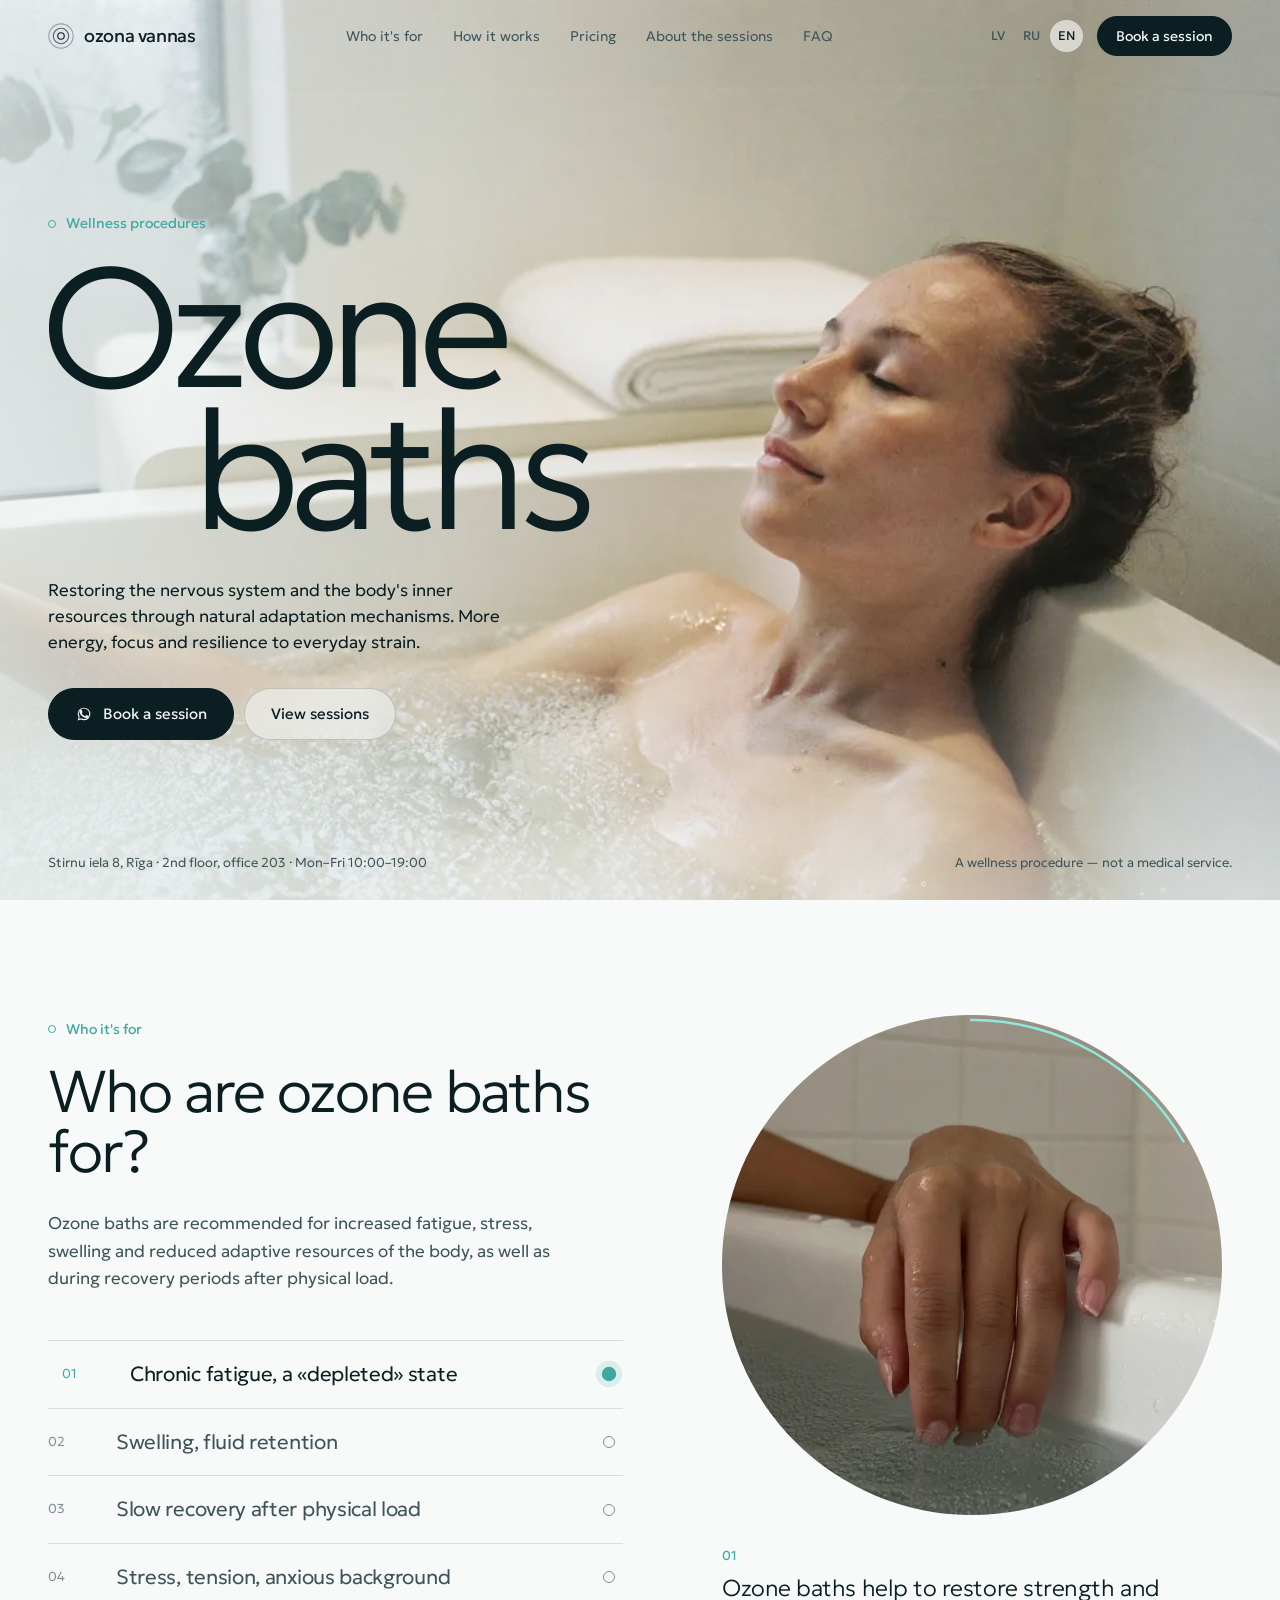
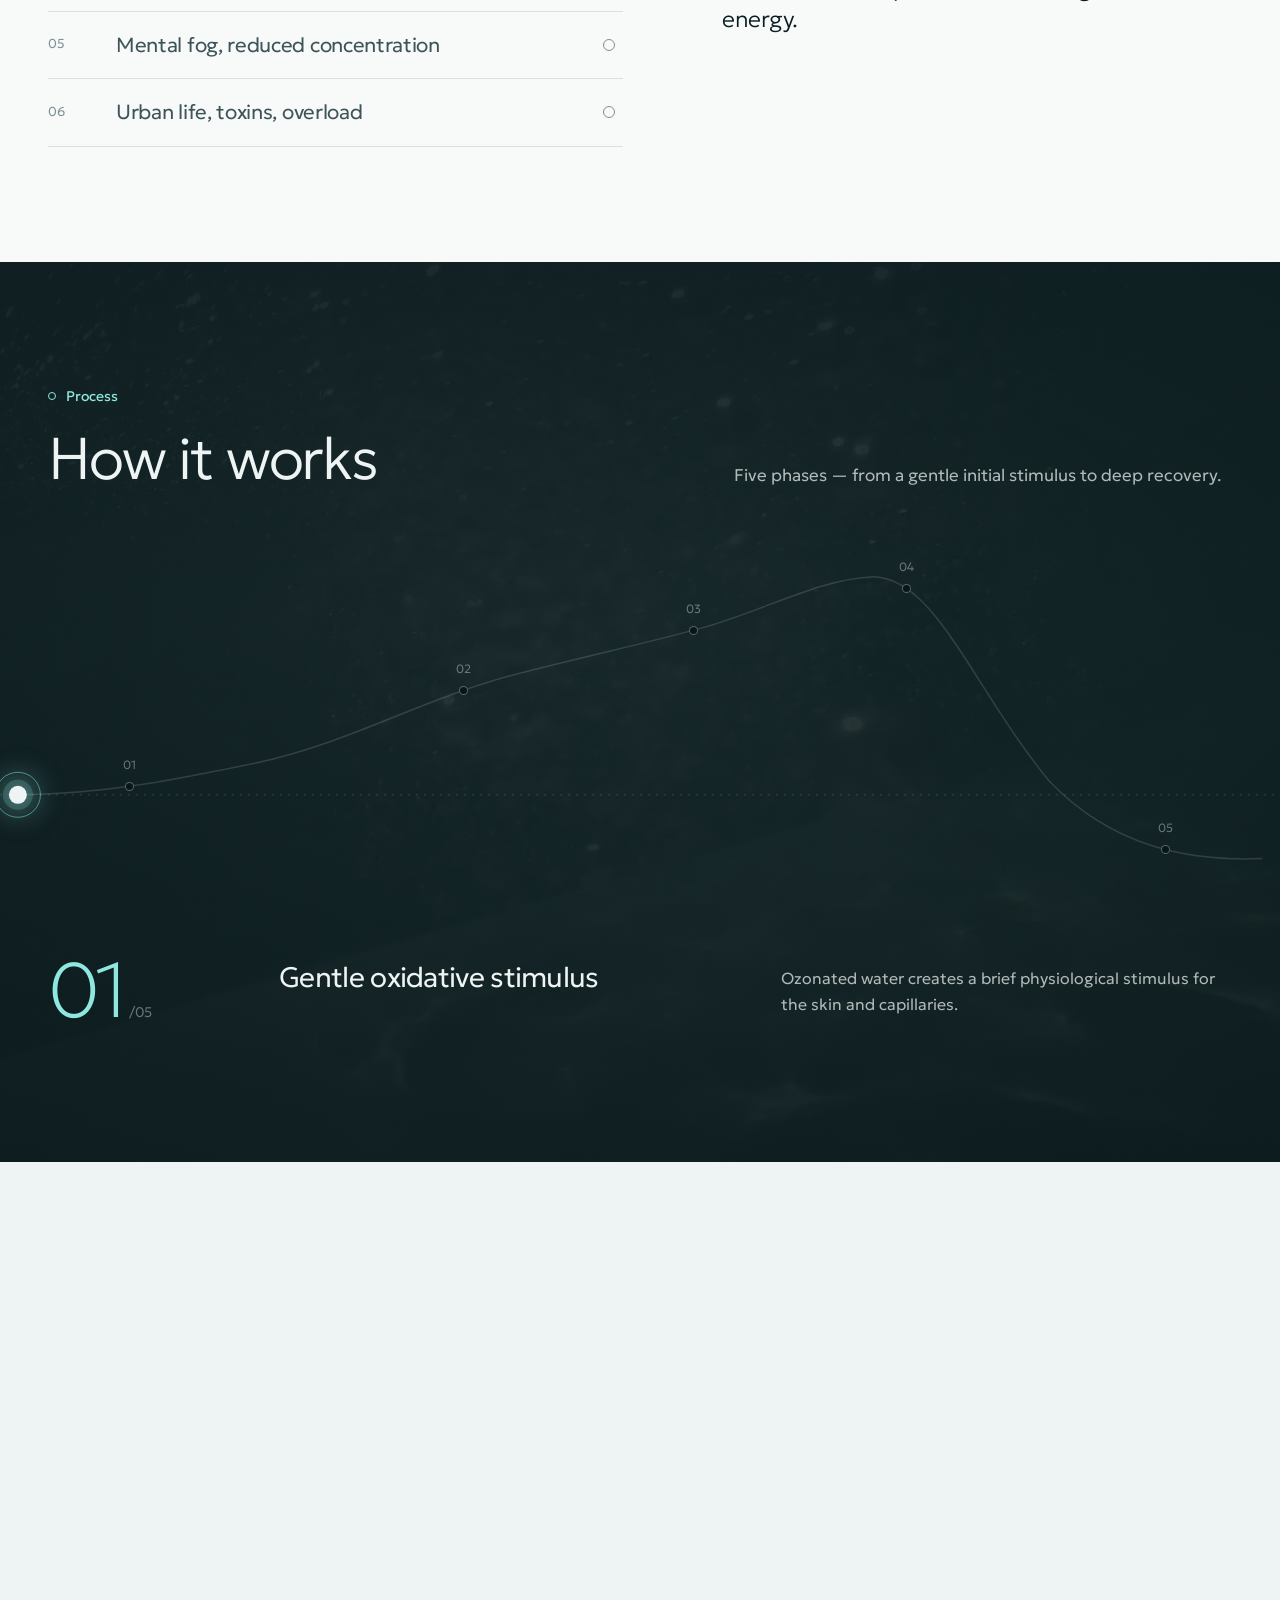
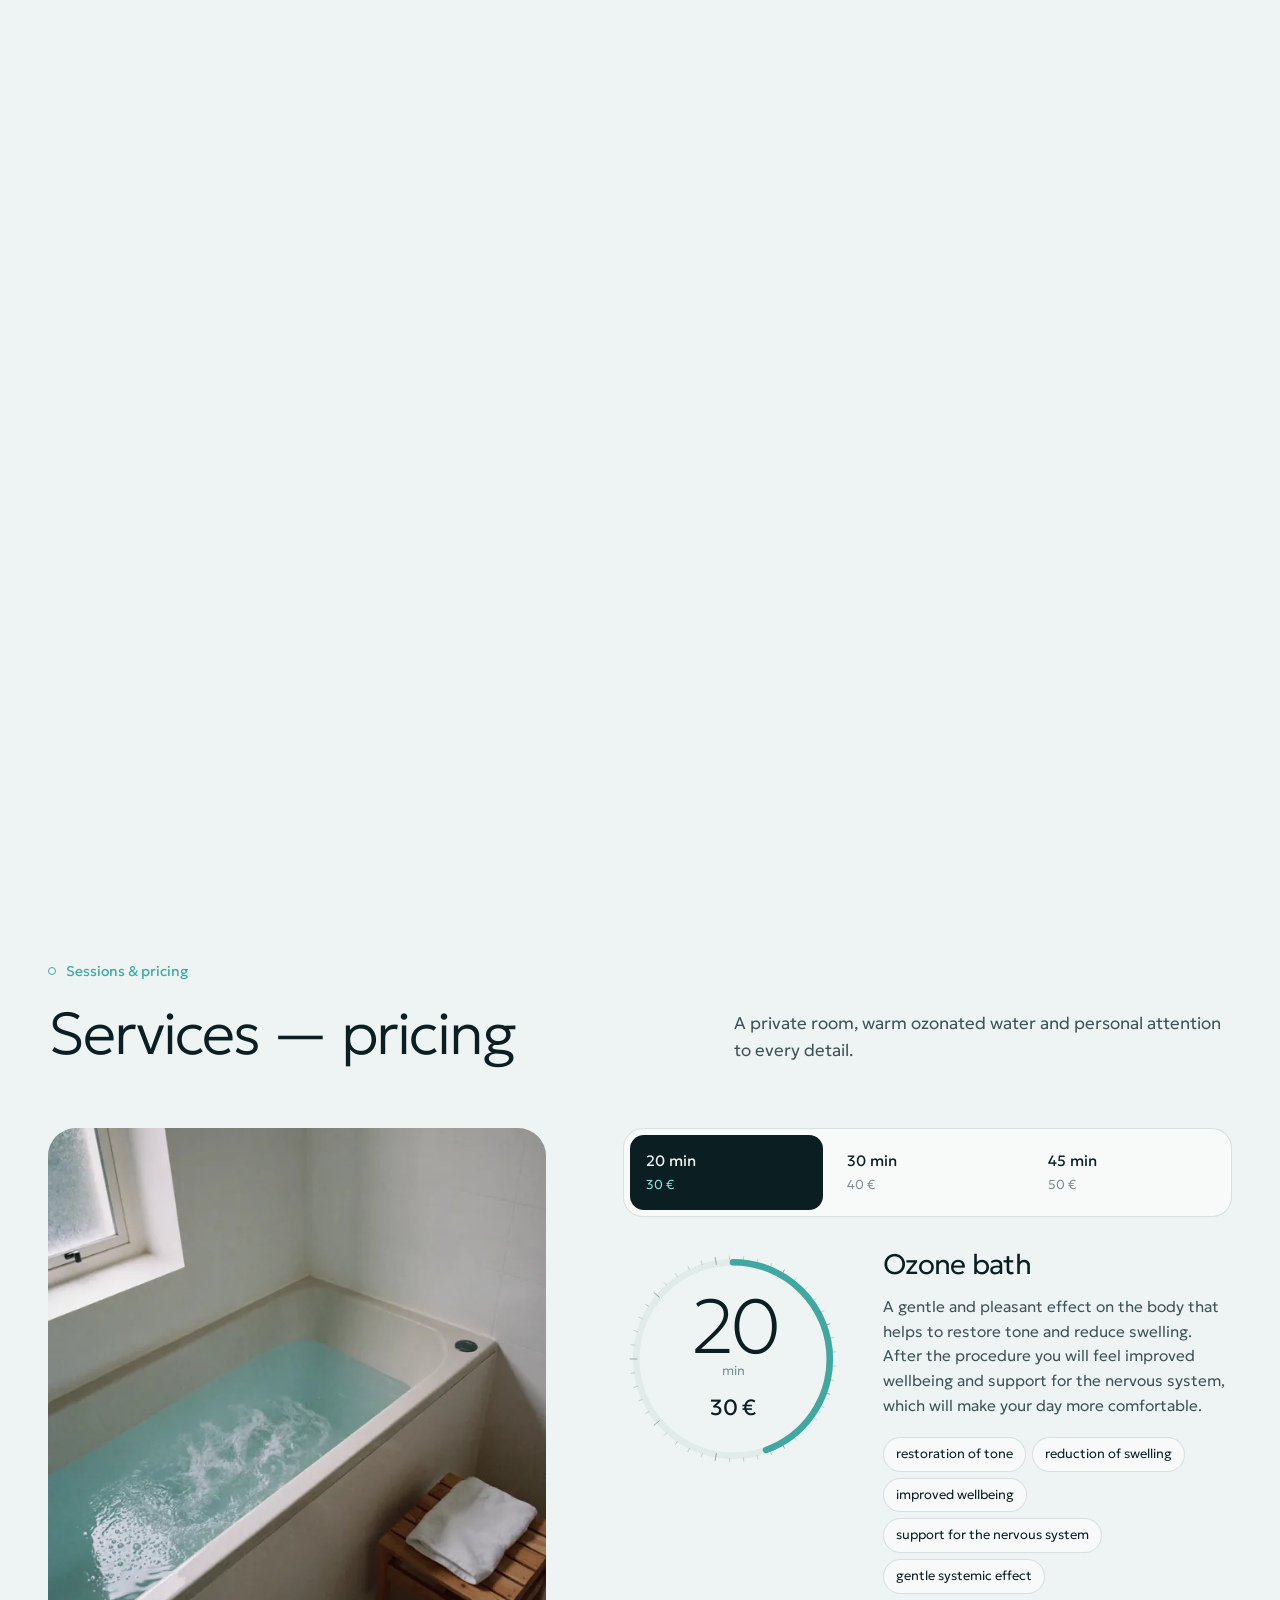
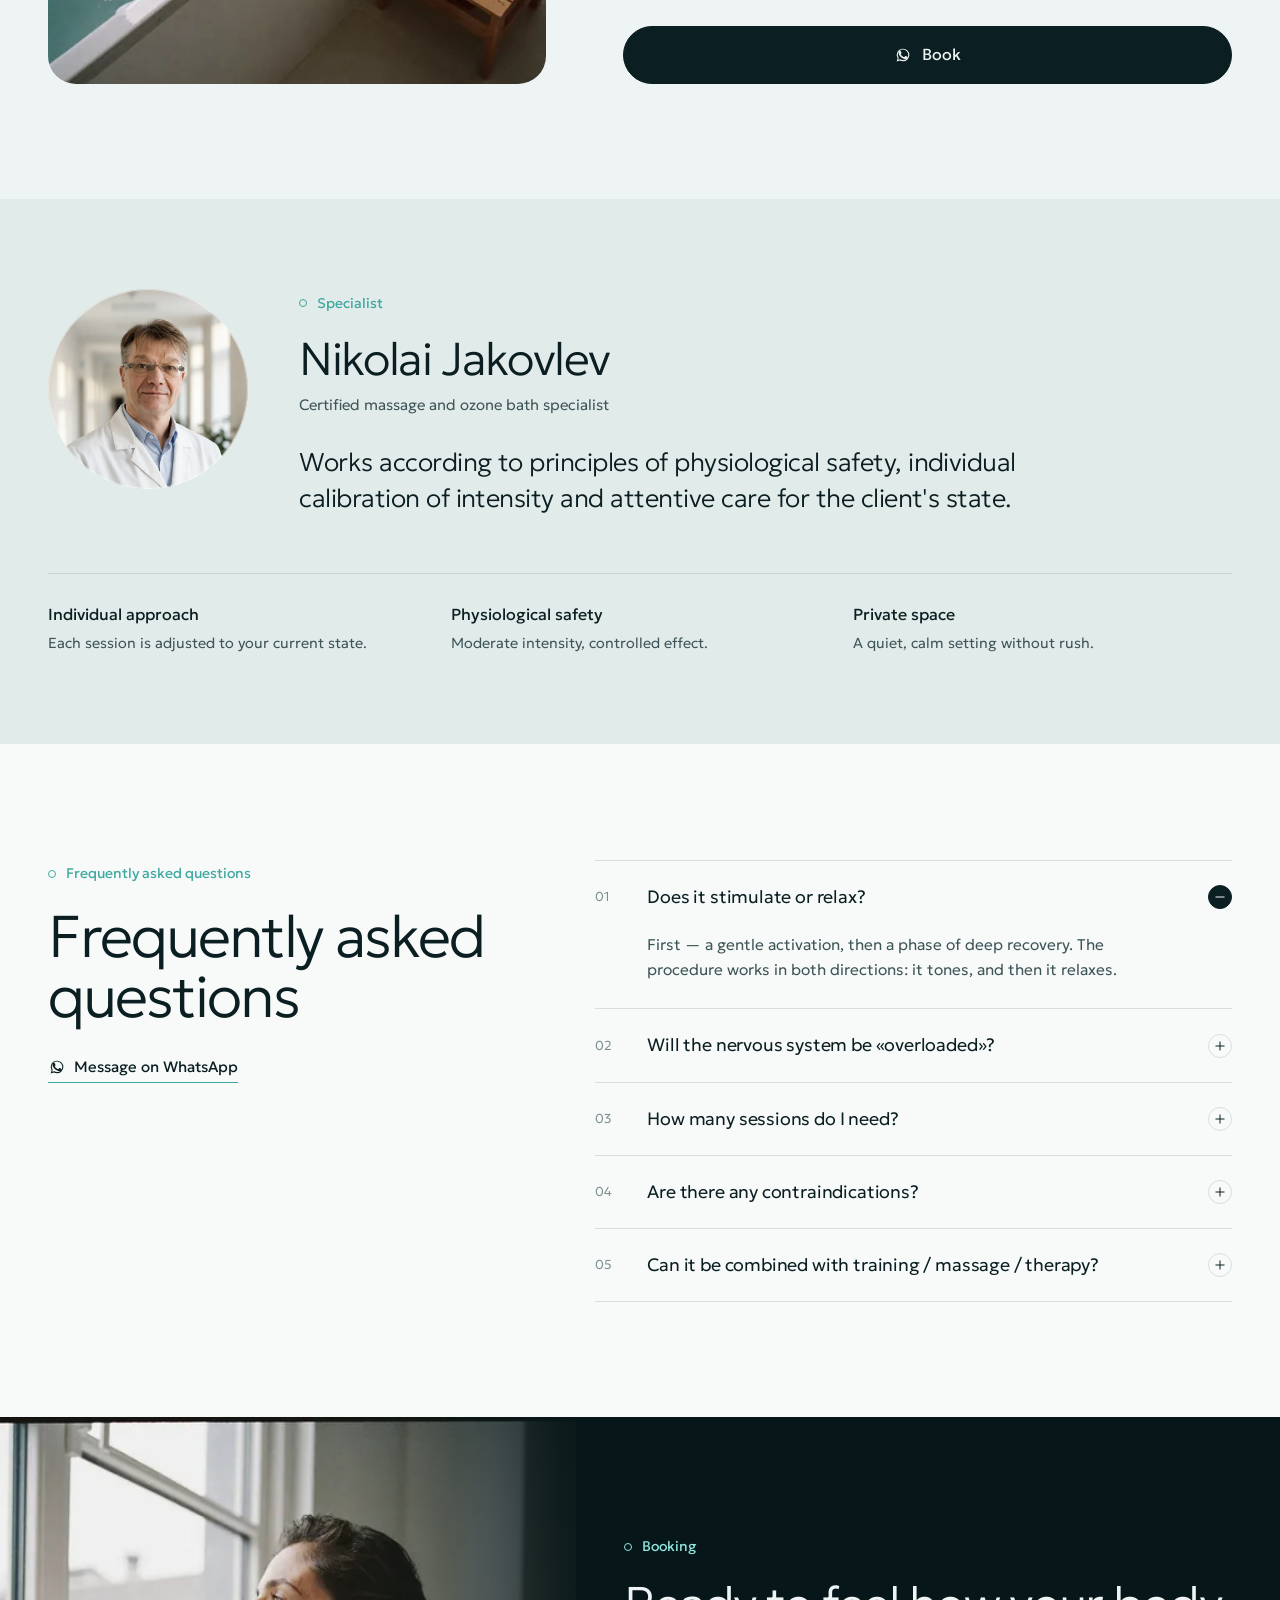
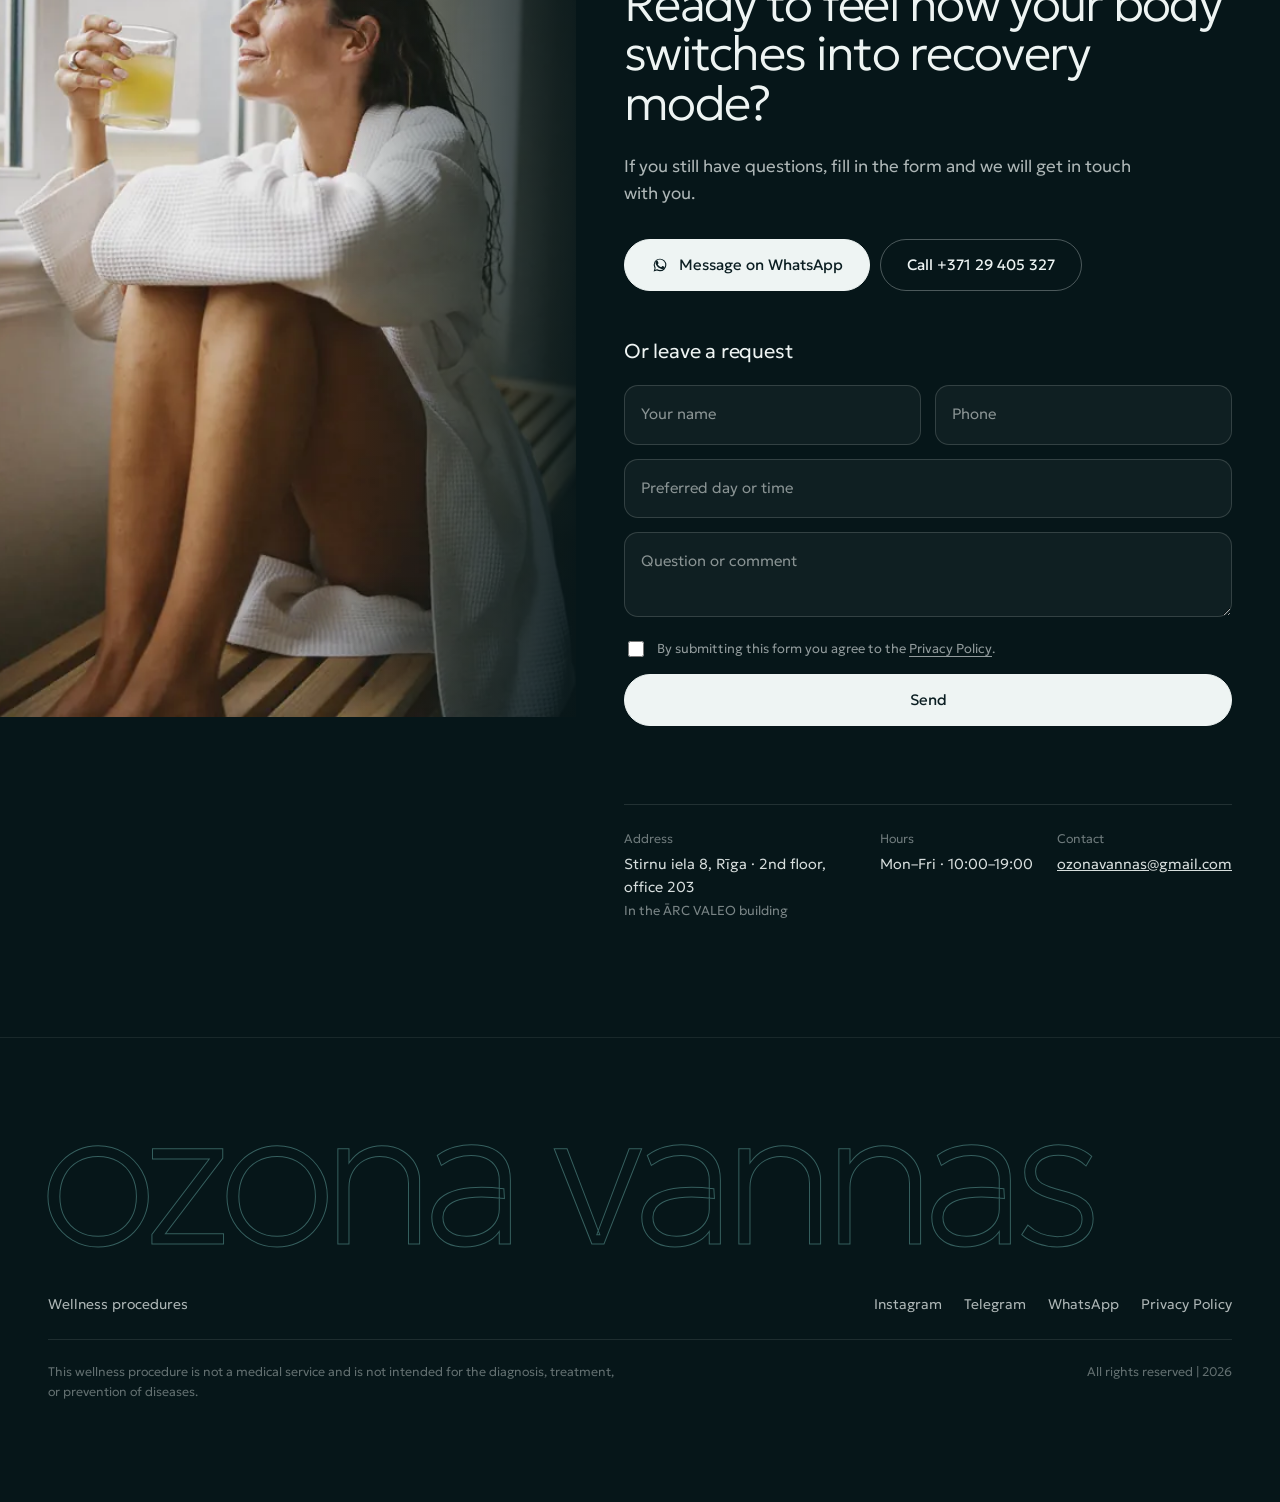
==== commit 35479e6d: "Rebrand: interactive water concept with new photography - New identity: Geologica, foam/abyss palett" ====
--- a/en/index.html
+++ b/en/index.html
@@ -6,7 +6,7 @@
   <title>Ozone Bath in Riga | Ozone baths and massage | Ozonavannas.lv</title>
   <meta name="description" content="Ozone baths in Riga – deep relaxation, body restoration and wellbeing. Choose an ozone bath or an ozone bath with massage. Booking in Riga.">
   <meta name="robots" content="index, follow, max-image-preview:large">
-  <meta name="theme-color" content="#f2f5f4">
+  <meta name="theme-color" content="#eef4f3">
   <meta name="google-site-verification" content="QZF57YXRMvdtStPwRfbLH__YhUkK2asxfuNc9nprvyA">
   <link rel="canonical" href="https://www.ozonavannas.lv/en/">
   <link rel="alternate" hreflang="lv" href="https://www.ozonavannas.lv/">
@@ -25,11 +25,10 @@
   <meta property="og:locale" content="en_GB">
   <meta name="twitter:card" content="summary_large_image">
   <link rel="icon" href="/favicon.svg" type="image/svg+xml">
-  <link rel="preload" href="/fonts/source-serif-4-normal-300-700-latin-ext.woff2" as="font" type="font/woff2" crossorigin>
-  <link rel="preload" href="/fonts/inter-normal-300-700-latin-ext.woff2" as="font" type="font/woff2" crossorigin>
-  <link rel="preload" as="image" href="/img/hero-720.webp" imagesrcset="/img/hero-720.webp 720w, /img/hero-1023.webp 1023w" imagesizes="(max-width: 900px) 80vw, 420px">
-  <link rel="stylesheet" href="/fonts/fonts.css">
-  <link rel="stylesheet" href="/styles.css?v=202610071202">
+  <link rel="preload" href="/fonts/geologica-latin-wght-normal.woff2" as="font" type="font/woff2" crossorigin>
+  <link rel="preload" as="image" href="/img/hero-1280.webp" imagesrcset="/img/hero-m-864.webp 864w, /img/hero-1280.webp 1280w, /img/hero-2000.webp 2000w" imagesizes="100vw">
+  <link rel="stylesheet" href="/fonts/geologica.css">
+  <link rel="stylesheet" href="/styles.css?v=202610071225">
   <script type="application/ld+json">{"@context":"https://schema.org","@graph":[{"@type":"WebSite","@id":"https://www.ozonavannas.lv/#website","url":"https://www.ozonavannas.lv/","name":"Ozona vannas","inLanguage":["lv","ru","en"]},{"@type":["LocalBusiness","HealthAndBeautyBusiness"],"@id":"https://www.ozonavannas.lv/#business","name":"Ozona vannas","url":"https://www.ozonavannas.lv/en/","image":"https://www.ozonavannas.lv/img/og.jpg","logo":"https://www.ozonavannas.lv/favicon.svg","telephone":"+37129405327","email":"ozonavannas@gmail.com","description":"Ozone baths in Riga – deep relaxation, body restoration and wellbeing. Choose an ozone bath or an ozone bath with massage. Booking in Riga.","address":{"@type":"PostalAddress","streetAddress":"Stirnu iela 8, 203","addressLocality":"Rīga","addressCountry":"LV"},"openingHoursSpecification":[{"@type":"OpeningHoursSpecification","dayOfWeek":["Monday","Tuesday","Wednesday","Thursday","Friday"],"opens":"10:00","closes":"19:00"}],"priceRange":"€€","areaServed":{"@type":"City","name":"Rīga"},"sameAs":["https://www.instagram.com/ozonavannas","https://t.me/NikolayJa"],"makesOffer":[{"@type":"Offer","name":"Ozone bath · 20 min","price":"30","priceCurrency":"EUR"},{"@type":"Offer","name":"Ozone bath · 30 min","price":"40","priceCurrency":"EUR"},{"@type":"Offer","name":"Ozone bath + massage with ozone oil · 45 min","price":"50","priceCurrency":"EUR"}]},{"@type":"FAQPage","@id":"https://www.ozonavannas.lv/en/#faq","inLanguage":"en","mainEntity":[{"@type":"Question","name":"Does it stimulate or relax?","acceptedAnswer":{"@type":"Answer","text":"First — a gentle activation, then a phase of deep recovery. The procedure works in both directions: it tones, and then it relaxes."}},{"@type":"Question","name":"Will the nervous system be «overloaded»?","acceptedAnswer":{"@type":"Answer","text":"No. The stimulus is moderate and controlled — it is a eustress that fits within the body's natural adaptation response."}},{"@type":"Question","name":"How many sessions do I need?","acceptedAnswer":{"@type":"Answer","text":"The first effect is felt after a single session. For a lasting result, a short course is usually recommended."}},{"@type":"Question","name":"Are there any contraindications?","acceptedAnswer":{"@type":"Answer","text":"Yes, there are individual limits. Please share them in advance — the specialist will adapt the session."}},{"@type":"Question","name":"Can it be combined with training / massage / therapy?","acceptedAnswer":{"@type":"Answer","text":"Yes. An ozone bath combines well with physical activity, massage and supportive therapy."}}]}]}</script>
 </head>
 <body>
@@ -38,15 +37,15 @@
 <header class="site-header" data-header>
   <div class="wrap header-inner">
     <a class="logo" href="/en/" aria-label="Ozona vannas">
-      <span class="logo-mark" aria-hidden="true"></span>
-      <span class="logo-word">Ozona<span>·</span>vannas</span>
+      <svg class="logo-mark" viewBox="0 0 32 32" aria-hidden="true"><circle cx="16" cy="16" r="15"/><circle cx="16" cy="16" r="9.5"/><circle cx="16" cy="16" r="4"/></svg>
+      <span class="logo-word">ozona vannas</span>
     </a>
     <nav class="nav" aria-label="Menu">
       <a href="#kam">Who it&#39;s for</a>
       <a href="#procedura">How it works</a>
       <a href="#cenas">Pricing</a>
+      <a href="#specialists">About the sessions</a>
       <a href="#jautajumi">FAQ</a>
-      <a href="#specialists">About the sessions</a>
     </nav>
     <div class="header-right">
       <div class="lang" aria-label="Language">
@@ -63,8 +62,8 @@
       <a href="#kam">Who it&#39;s for</a>
       <a href="#procedura">How it works</a>
       <a href="#cenas">Pricing</a>
+      <a href="#specialists">About the sessions</a>
       <a href="#jautajumi">FAQ</a>
-      <a href="#specialists">About the sessions</a>
       <div class="lang lang-mobile">
         <a href="/" hreflang="lv">LV</a>
         <a href="/ru/" hreflang="ru">RU</a>
@@ -76,146 +75,178 @@
 
 <main id="main">
 
-  <!-- HERO -->
-  <section class="hero">
-    <div class="wrap hero-grid">
-      <div class="hero-copy">
-        <p class="eyebrow">Wellness procedures</p>
-        <h1 class="display">Ozone <em>baths</em></h1>
-        <p class="lede">Restoring the nervous system and the body&#39;s inner resources through natural adaptation mechanisms. More energy, focus and resilience to everyday strain.</p>
-        <div class="cta-row">
-          <a class="btn" href="https://wa.me/37129405327?text=Hello%21%20I%20would%20like%20to%20book%20an%20ozone%20bath." target="_blank" rel="noopener" data-track="wa_hero"><svg viewBox="0 0 24 24" fill="currentColor" aria-hidden="true"><path d="M17.5 14.38c-.3-.15-1.77-.87-2.04-.97-.27-.1-.47-.15-.67.15-.2.3-.77.97-.94 1.17-.17.2-.35.22-.65.07-.3-.15-1.26-.46-2.4-1.48-.89-.79-1.49-1.77-1.66-2.07-.17-.3-.02-.46.13-.61.13-.13.3-.35.45-.52.15-.17.2-.3.3-.5.1-.2.05-.37-.02-.52-.07-.15-.67-1.62-.92-2.22-.24-.58-.49-.5-.67-.51h-.57c-.2 0-.52.07-.79.37-.27.3-1.04 1.02-1.04 2.48s1.06 2.88 1.21 3.08c.15.2 2.09 3.2 5.07 4.49.71.31 1.26.49 1.69.62.71.23 1.36.2 1.87.12.57-.09 1.77-.72 2.02-1.42.25-.7.25-1.3.17-1.42-.07-.13-.27-.2-.57-.35Z"/><path d="M12.02 3.5A8.45 8.45 0 0 0 4.8 16.28L3.5 20.5l4.34-1.14a8.43 8.43 0 0 0 4.17 1.06h.01A8.45 8.45 0 0 0 12.02 3.5Zm0 15.21h-.01a7 7 0 0 1-3.57-.98l-.26-.15-2.65.69.71-2.58-.17-.27a7.02 7.02 0 1 1 5.95 3.29Z"/></svg>Book a session</a>
-          <a class="btn btn-ghost" href="#cenas">View sessions</a>
-        </div>
-        <p class="meta-line">Stirnu iela 8, Rīga · 2nd floor, office 203 · Mon–Fri 10:00–19:00</p>
-        <p class="fine">A wellness procedure — not a medical service.</p>
-      </div>
-      <div class="hero-visual">
-        <svg class="ripples" viewBox="0 0 600 600" aria-hidden="true"><circle cx="300" cy="300" r="150"/><circle cx="300" cy="300" r="186"/><circle cx="300" cy="300" r="222"/><circle cx="300" cy="300" r="258"/><circle cx="300" cy="300" r="294"/></svg>
-        <figure class="hero-media">
+  <!-- 01 · SURFACE — the photo is live water: the cursor leaves ripples, ozone bubbles rise -->
+  <section class="hero" data-hero>
+    <div class="hero-stage" data-hero-stage>
+      <picture class="hero-img">
+        <source media="(max-width: 720px)" type="image/webp" srcset="/img/hero-m-864.webp">
+        <source type="image/webp" srcset="/img/hero-1280.webp 1280w, /img/hero-2000.webp 2000w" sizes="100vw">
+        <img src="/img/hero-1280.jpg" alt="Ozone bath in Riga" width="2048" height="1152" fetchpriority="high" data-hero-img>
+      </picture>
+      <canvas class="hero-gl" data-hero-gl aria-hidden="true"></canvas>
+      <canvas class="bubbles" data-bubbles="hero" aria-hidden="true"></canvas>
+      <div class="hero-veil" aria-hidden="true"></div>
+    </div>
+    <div class="wrap hero-content">
+      <p class="kicker" data-rise>Wellness procedures</p>
+      <h1 class="display" aria-label="Ozone baths">
+        <span class="display-line" aria-hidden="true"><span class="ch">O</span><span class="ch">z</span><span class="ch">o</span><span class="ch">n</span><span class="ch">e</span></span>
+        <span class="display-line display-line-2" aria-hidden="true"><span class="ch">b</span><span class="ch">a</span><span class="ch">t</span><span class="ch">h</span><span class="ch">s</span></span>
+      </h1>
+      <p class="hero-sub" data-rise>Restoring the nervous system and the body&#39;s inner resources through natural adaptation mechanisms. More energy, focus and resilience to everyday strain.</p>
+      <div class="cta-row" data-rise>
+        <a class="btn" href="https://wa.me/37129405327?text=Hello%21%20I%20would%20like%20to%20book%20an%20ozone%20bath." target="_blank" rel="noopener" data-track="wa_hero"><svg viewBox="0 0 24 24" fill="currentColor" aria-hidden="true"><path d="M17.5 14.38c-.3-.15-1.77-.87-2.04-.97-.27-.1-.47-.15-.67.15-.2.3-.77.97-.94 1.17-.17.2-.35.22-.65.07-.3-.15-1.26-.46-2.4-1.48-.89-.79-1.49-1.77-1.66-2.07-.17-.3-.02-.46.13-.61.13-.13.3-.35.45-.52.15-.17.2-.3.3-.5.1-.2.05-.37-.02-.52-.07-.15-.67-1.62-.92-2.22-.24-.58-.49-.5-.67-.51h-.57c-.2 0-.52.07-.79.37-.27.3-1.04 1.02-1.04 2.48s1.06 2.88 1.21 3.08c.15.2 2.09 3.2 5.07 4.49.71.31 1.26.49 1.69.62.71.23 1.36.2 1.87.12.57-.09 1.77-.72 2.02-1.42.25-.7.25-1.3.17-1.42-.07-.13-.27-.2-.57-.35Z"/><path d="M12.02 3.5A8.45 8.45 0 0 0 4.8 16.28L3.5 20.5l4.34-1.14a8.43 8.43 0 0 0 4.17 1.06h.01A8.45 8.45 0 0 0 12.02 3.5Zm0 15.21h-.01a7 7 0 0 1-3.57-.98l-.26-.15-2.65.69.71-2.58-.17-.27a7.02 7.02 0 1 1 5.95 3.29Z"/></svg>Book a session</a>
+        <a class="btn btn-glass" href="#cenas">View sessions</a>
+      </div>
+    </div>
+    <aside class="hero-note" data-rise>
+      <p class="hero-note-lead">Restored energy and inner balance</p>
+      <ul>
+        <li>More energy</li>
+        <li>Less tension</li>
+        <li>Better adaptation to strain</li>
+      </ul>
+    </aside>
+    <div class="wrap hero-foot" data-rise>
+      <p>Stirnu iela 8, Rīga · 2nd floor, office 203 · Mon–Fri 10:00–19:00</p>
+      <p>A wellness procedure — not a medical service.</p>
+    </div>
+  </section>
+
+  <!-- 02 · WHO IT'S FOR — pick a state; the lens answers -->
+  <section class="section states" id="kam" data-states>
+    <div class="wrap states-grid">
+      <div class="states-copy">
+        <p class="kicker">Who it&#39;s for</p>
+        <h2 class="h2">Who are ozone baths for?</h2>
+        <p class="lede">Ozone baths are recommended for increased fatigue, stress, swelling and reduced adaptive resources of the body, as well as during recovery periods after physical load.</p>
+        <ol class="states-list" role="tablist" aria-orientation="vertical">
+          <li>
+            <button class="state" type="button" role="tab" id="state-1" aria-controls="state-panel" aria-selected="true" data-state="0">
+              <span class="state-n">01</span>
+              <span class="state-t">Chronic fatigue, a «depleted» state</span>
+              <span class="state-dot" aria-hidden="true"></span>
+            </button>
+            <p class="state-mobile-text">Ozone baths help to restore strength and energy.</p>
+          </li>
+          <li>
+            <button class="state" type="button" role="tab" id="state-2" aria-controls="state-panel" aria-selected="false" data-state="1">
+              <span class="state-n">02</span>
+              <span class="state-t">Swelling, fluid retention</span>
+              <span class="state-dot" aria-hidden="true"></span>
+            </button>
+            <p class="state-mobile-text">Help to reduce swelling and release excess fluid.</p>
+          </li>
+          <li>
+            <button class="state" type="button" role="tab" id="state-3" aria-controls="state-panel" aria-selected="false" data-state="2">
+              <span class="state-n">03</span>
+              <span class="state-t">Slow recovery after physical load</span>
+              <span class="state-dot" aria-hidden="true"></span>
+            </button>
+            <p class="state-mobile-text">Relieves fatigue and tension after physical activity.</p>
+          </li>
+          <li>
+            <button class="state" type="button" role="tab" id="state-4" aria-controls="state-panel" aria-selected="false" data-state="3">
+              <span class="state-n">04</span>
+              <span class="state-t">Stress, tension, anxious background</span>
+              <span class="state-dot" aria-hidden="true"></span>
+            </button>
+            <p class="state-mobile-text">The baths help to lower the level of tension and anxiety.</p>
+          </li>
+          <li>
+            <button class="state" type="button" role="tab" id="state-5" aria-controls="state-panel" aria-selected="false" data-state="4">
+              <span class="state-n">05</span>
+              <span class="state-t">Mental fog, reduced concentration</span>
+              <span class="state-dot" aria-hidden="true"></span>
+            </button>
+            <p class="state-mobile-text">Support better concentration and clarity of mind.</p>
+          </li>
+          <li>
+            <button class="state" type="button" role="tab" id="state-6" aria-controls="state-panel" aria-selected="false" data-state="5">
+              <span class="state-n">06</span>
+              <span class="state-t">Urban life, toxins, overload</span>
+              <span class="state-dot" aria-hidden="true"></span>
+            </button>
+            <p class="state-mobile-text">Feel a rush of strength, clarity of mind and deep recovery.</p>
+          </li>
+        </ol>
+      </div>
+      <div class="states-lens">
+        <figure class="lens" data-lens>
           <picture>
-            <source type="image/webp" srcset="/img/hero-720.webp 720w, /img/hero-1023.webp 1023w" sizes="(max-width: 900px) 80vw, 420px">
-            <img src="/img/hero-720.jpg" alt="Ozone bath in Riga" width="1023" height="1537" fetchpriority="high">
+            <source type="image/webp" srcset="/img/hand-600.webp 600w, /img/hand-960.webp 960w" sizes="(max-width: 900px) 70vw, 460px">
+            <img src="/img/hand-600.webp" alt="" width="960" height="1280" loading="lazy" decoding="async">
           </picture>
+          <canvas class="bubbles" data-bubbles="lens" aria-hidden="true"></canvas>
+          <svg class="lens-ring" viewBox="0 0 100 100" aria-hidden="true"><circle cx="50" cy="50" r="49" pathLength="6" data-lens-ring/></svg>
         </figure>
-        <div class="hero-card">
-          <strong>Restored energy and inner balance</strong>
-          <ul>
-            <li>More energy</li>
-            <li>Less tension</li>
-            <li>Better adaptation to strain</li>
-          </ul>
-        </div>
-      </div>
-    </div>
-  </section>
-
-  <!-- MARQUEE -->
-  <div class="marquee" aria-hidden="true">
-    <div class="marquee-track">
-      <div class="marquee-group">
-        <span>More energy</span><i></i>
-        <span>Less tension</span><i></i>
-        <span>Better adaptation to strain</span><i></i>
-        <span>More energy</span><i></i>
-        <span>Less tension</span><i></i>
-        <span>Better adaptation to strain</span><i></i>
-        <span>More energy</span><i></i>
-        <span>Less tension</span><i></i>
-        <span>Better adaptation to strain</span><i></i>
-      </div>
-      <div class="marquee-group">
-        <span>More energy</span><i></i>
-        <span>Less tension</span><i></i>
-        <span>Better adaptation to strain</span><i></i>
-        <span>More energy</span><i></i>
-        <span>Less tension</span><i></i>
-        <span>Better adaptation to strain</span><i></i>
-        <span>More energy</span><i></i>
-        <span>Less tension</span><i></i>
-        <span>Better adaptation to strain</span><i></i>
-      </div>
-    </div>
-  </div>
-
-  <!-- AUDIENCE -->
-  <section class="section" id="kam">
-    <div class="wrap">
-      <header class="section-head">
+        <div class="lens-text" id="state-panel" role="tabpanel" aria-live="polite">
+          <p class="lens-p is-on" data-state-text="0"><span>01</span>Ozone baths help to restore strength and energy.</p>
+          <p class="lens-p" data-state-text="1"><span>02</span>Help to reduce swelling and release excess fluid.</p>
+          <p class="lens-p" data-state-text="2"><span>03</span>Relieves fatigue and tension after physical activity.</p>
+          <p class="lens-p" data-state-text="3"><span>04</span>The baths help to lower the level of tension and anxiety.</p>
+          <p class="lens-p" data-state-text="4"><span>05</span>Support better concentration and clarity of mind.</p>
+          <p class="lens-p" data-state-text="5"><span>06</span>Feel a rush of strength, clarity of mind and deep recovery.</p>
+        </div>
+      </div>
+    </div>
+  </section>
+
+  <!-- 03 · THE CURVE — the session drawn as one line: activation, peak, deep recovery -->
+  <section class="curve" id="procedura" data-curve>
+    <div class="curve-bg" aria-hidden="true">
+      <picture>
+        <source type="image/webp" srcset="/img/water-900.webp 900w, /img/water-1600.webp 1600w" sizes="100vw">
+        <img src="/img/water-900.webp" alt="" width="2048" height="1152" loading="lazy" decoding="async" data-curve-img>
+      </picture>
+      <canvas class="bubbles" data-bubbles="curve"></canvas>
+    </div>
+    <div class="curve-pin" data-curve-pin>
+      <div class="wrap curve-head">
         <div>
-          <p class="eyebrow">Who it&#39;s for</p>
-          <h2 class="h2">Who are ozone <em>baths for?</em></h2>
-        </div>
-        <p class="lede">Ozone baths are recommended for increased fatigue, stress, swelling and reduced adaptive resources of the body, as well as during recovery periods after physical load.</p>
-      </header>
-      <ul class="aud">
-        <li>
-          <svg class="ripple-ico" viewBox="0 0 24 24" aria-hidden="true"><circle cx="12" cy="12" r="3"/><circle cx="12" cy="12" r="7"/><circle cx="12" cy="12" r="11"/></svg>
-          <h3>Chronic fatigue, a «depleted» state</h3>
-          <p>Ozone baths help to restore strength and energy.</p>
-        </li>
-        <li>
-          <svg class="ripple-ico" viewBox="0 0 24 24" aria-hidden="true"><circle cx="12" cy="12" r="3"/><circle cx="12" cy="12" r="7"/><circle cx="12" cy="12" r="11"/></svg>
-          <h3>Swelling, fluid retention</h3>
-          <p>Help to reduce swelling and release excess fluid.</p>
-        </li>
-        <li>
-          <svg class="ripple-ico" viewBox="0 0 24 24" aria-hidden="true"><circle cx="12" cy="12" r="3"/><circle cx="12" cy="12" r="7"/><circle cx="12" cy="12" r="11"/></svg>
-          <h3>Slow recovery after physical load</h3>
-          <p>Relieves fatigue and tension after physical activity.</p>
-        </li>
-        <li>
-          <svg class="ripple-ico" viewBox="0 0 24 24" aria-hidden="true"><circle cx="12" cy="12" r="3"/><circle cx="12" cy="12" r="7"/><circle cx="12" cy="12" r="11"/></svg>
-          <h3>Stress, tension, anxious background</h3>
-          <p>The baths help to lower the level of tension and anxiety.</p>
-        </li>
-        <li>
-          <svg class="ripple-ico" viewBox="0 0 24 24" aria-hidden="true"><circle cx="12" cy="12" r="3"/><circle cx="12" cy="12" r="7"/><circle cx="12" cy="12" r="11"/></svg>
-          <h3>Mental fog, reduced concentration</h3>
-          <p>Support better concentration and clarity of mind.</p>
-        </li>
-        <li>
-          <svg class="ripple-ico" viewBox="0 0 24 24" aria-hidden="true"><circle cx="12" cy="12" r="3"/><circle cx="12" cy="12" r="7"/><circle cx="12" cy="12" r="11"/></svg>
-          <h3>Urban life, toxins, overload</h3>
-          <p>Feel a rush of strength, clarity of mind and deep recovery.</p>
-        </li>
-      </ul>
-    </div>
-  </section>
-
-  <!-- HOW IT WORKS -->
-  <section class="section section-deep" id="procedura">
-    <div class="wrap">
-      <header class="section-head">
-        <div>
-          <p class="eyebrow">Process</p>
-          <h2 class="h2">How it <em>works</em></h2>
+          <p class="kicker">Process</p>
+          <h2 class="h2">How it works</h2>
         </div>
         <p class="lede">Five phases — from a gentle initial stimulus to deep recovery.</p>
-      </header>
-      <ol class="steps">
-        <li>
-          <span class="steps-n">01</span>
+      </div>
+      <div class="curve-plot" aria-hidden="true">
+        <svg viewBox="0 0 1000 300" preserveAspectRatio="none" data-curve-svg>
+          <line class="curve-base" x1="0" y1="200" x2="1000" y2="200"/>
+          <path class="curve-ghost" d="M14,200 C80,200 140,188 200,176 C270,162 330,128 400,110 C460,95 505,86 550,74 C600,60 640,38 680,36 C730,34 760,120 820,190 C870,240 930,250 986,248"/>
+          <path class="curve-line" data-curve-path d="M14,200 C80,200 140,188 200,176 C270,162 330,128 400,110 C460,95 505,86 550,74 C600,60 640,38 680,36 C730,34 760,120 820,190 C870,240 930,250 986,248"/>
+        </svg>
+        <div class="curve-marks" data-curve-marks>
+          <span class="curve-mark" data-mark="0" data-n="01"></span>
+          <span class="curve-mark" data-mark="1" data-n="02"></span>
+          <span class="curve-mark" data-mark="2" data-n="03"></span>
+          <span class="curve-mark" data-mark="3" data-n="04"></span>
+          <span class="curve-mark" data-mark="4" data-n="05"></span>
+        </div>
+        <span class="curve-dot" data-curve-dot><i></i></span>
+      </div>
+      <ol class="wrap curve-steps" data-curve-steps>
+        <li class="curve-step is-on" data-step="0">
+          <span class="curve-step-n">01<small>/05</small></span>
           <h3>Gentle oxidative stimulus</h3>
           <p>Ozonated water creates a brief physiological stimulus for the skin and capillaries.</p>
         </li>
-        <li>
-          <span class="steps-n">02</span>
+        <li class="curve-step" data-step="1">
+          <span class="curve-step-n">02<small>/05</small></span>
           <h3>Receptor and nervous system activation</h3>
           <p>The peripheral nervous system and autonomic regulation engage.</p>
         </li>
-        <li>
-          <span class="steps-n">03</span>
+        <li class="curve-step" data-step="2">
+          <span class="curve-step-n">03<small>/05</small></span>
           <h3>Eustress — beneficial stress</h3>
           <p>The body receives a controlled signal toward adaptation, not toward defence or a panic response.</p>
         </li>
-        <li>
-          <span class="steps-n">04</span>
+        <li class="curve-step" data-step="3">
+          <span class="curve-step-n">04<small>/05</small></span>
           <h3>Brief sympathetic activation</h3>
           <p>A moderate release of catecholamines (hormones and neurotransmitters) supports clarity, tone and concentration.</p>
         </li>
-        <li>
-          <span class="steps-n">05</span>
+        <li class="curve-step" data-step="4">
+          <span class="curve-step-n">05<small>/05</small></span>
           <h3>Recovery phase</h3>
           <p>After activation, the body enters deep relaxation, restoration and a rebalancing of systems.</p>
         </li>
@@ -223,182 +254,186 @@
     </div>
   </section>
 
-  <!-- SERVICES & PRICES -->
-  <section class="section" id="cenas">
+  <!-- 04 · CHOOSE THE SESSION — one dial for all three options -->
+  <section class="section session" id="cenas" data-session>
     <div class="wrap">
       <header class="section-head">
         <div>
-          <p class="eyebrow">Sessions &amp; pricing</p>
-          <h2 class="h2">Services — <em>pricing</em></h2>
+          <p class="kicker">Sessions &amp; pricing</p>
+          <h2 class="h2">Services — pricing</h2>
         </div>
         <p class="lede">A private room, warm ozonated water and personal attention to every detail.</p>
       </header>
-      <div class="svc-list">
-        <article class="svc">
-          <figure class="svc-thumb">
+      <div class="session-grid">
+        <div class="session-media">
+          <figure class="session-photo is-on" data-svc-photo="0">
             <picture>
-              <source type="image/webp" srcset="/img/bath-thumb.webp">
-              <img src="/img/bath-thumb.jpg" alt="Ozone bath" width="480" height="600" loading="lazy" decoding="async">
+              <source type="image/webp" srcset="/img/tub-600.webp 600w, /img/tub-960.webp 960w" sizes="(max-width: 900px) 100vw, 40vw">
+              <img src="/img/tub-600.webp" alt="Ozone bath" width="960" height="1280" loading="lazy" decoding="async">
             </picture>
           </figure>
-          <div class="svc-body">
+          <figure class="session-photo" data-svc-photo="1">
+            <picture>
+              <source type="image/webp" srcset="/img/massage-600.webp 600w, /img/massage-960.webp 960w" sizes="(max-width: 900px) 100vw, 40vw">
+              <img src="/img/massage-600.webp" alt="Massage with ozone oil" width="960" height="1280" loading="lazy" decoding="async">
+            </picture>
+          </figure>
+        </div>
+        <div class="session-panel">
+          <div class="session-options" role="radiogroup">
+            <button type="button" class="opt" role="radio" aria-checked="true" data-opt data-svc="0" data-min="20" data-price="30 €" data-wa="https://wa.me/37129405327?text=Hello%21%20I%20would%20like%20to%20book%20an%20ozone%20bath%20%2820%20or%2030%20min%29.">
+              <span class="opt-min">20 min</span><span class="opt-price">30 €</span>
+            </button>
+            <button type="button" class="opt" role="radio" aria-checked="false" data-opt data-svc="0" data-min="30" data-price="40 €" data-wa="https://wa.me/37129405327?text=Hello%21%20I%20would%20like%20to%20book%20an%20ozone%20bath%20%2820%20or%2030%20min%29.">
+              <span class="opt-min">30 min</span><span class="opt-price">40 €</span>
+            </button>
+            <button type="button" class="opt" role="radio" aria-checked="false" data-opt data-svc="1" data-min="45" data-price="50 €" data-wa="https://wa.me/37129405327?text=Hello%21%20I%20would%20like%20to%20book%20an%20ozone%20bath%20%2B%20massage%20with%20ozone%20oil%20%2845%20min%29.">
+              <span class="opt-min">45 min</span><span class="opt-price">50 €</span>
+            </button>
+          </div>
+          <div class="session-dial" aria-hidden="true">
+            <svg viewBox="0 0 200 200"><circle class="dial-track" cx="100" cy="100" r="88"/><circle class="dial-fill" cx="100" cy="100" r="88" pathLength="45" data-dial/><line class="dial-tick dial-tick-major" x1="100" y1="6" x2="100" y2="13" transform="rotate(0 100 100)"/><line class="dial-tick" x1="100" y1="6" x2="100" y2="10" transform="rotate(8 100 100)"/><line class="dial-tick" x1="100" y1="6" x2="100" y2="10" transform="rotate(16 100 100)"/><line class="dial-tick" x1="100" y1="6" x2="100" y2="10" transform="rotate(24 100 100)"/><line class="dial-tick" x1="100" y1="6" x2="100" y2="10" transform="rotate(32 100 100)"/><line class="dial-tick dial-tick-major" x1="100" y1="6" x2="100" y2="13" transform="rotate(40 100 100)"/><line class="dial-tick" x1="100" y1="6" x2="100" y2="10" transform="rotate(48 100 100)"/><line class="dial-tick" x1="100" y1="6" x2="100" y2="10" transform="rotate(56 100 100)"/><line class="dial-tick" x1="100" y1="6" x2="100" y2="10" transform="rotate(64 100 100)"/><line class="dial-tick" x1="100" y1="6" x2="100" y2="10" transform="rotate(72 100 100)"/><line class="dial-tick dial-tick-major" x1="100" y1="6" x2="100" y2="13" transform="rotate(80 100 100)"/><line class="dial-tick" x1="100" y1="6" x2="100" y2="10" transform="rotate(88 100 100)"/><line class="dial-tick" x1="100" y1="6" x2="100" y2="10" transform="rotate(96 100 100)"/><line class="dial-tick" x1="100" y1="6" x2="100" y2="10" transform="rotate(104 100 100)"/><line class="dial-tick" x1="100" y1="6" x2="100" y2="10" transform="rotate(112 100 100)"/><line class="dial-tick dial-tick-major" x1="100" y1="6" x2="100" y2="13" transform="rotate(120 100 100)"/><line class="dial-tick" x1="100" y1="6" x2="100" y2="10" transform="rotate(128 100 100)"/><line class="dial-tick" x1="100" y1="6" x2="100" y2="10" transform="rotate(136 100 100)"/><line class="dial-tick" x1="100" y1="6" x2="100" y2="10" transform="rotate(144 100 100)"/><line class="dial-tick" x1="100" y1="6" x2="100" y2="10" transform="rotate(152 100 100)"/><line class="dial-tick dial-tick-major" x1="100" y1="6" x2="100" y2="13" transform="rotate(160 100 100)"/><line class="dial-tick" x1="100" y1="6" x2="100" y2="10" transform="rotate(168 100 100)"/><line class="dial-tick" x1="100" y1="6" x2="100" y2="10" transform="rotate(176 100 100)"/><line class="dial-tick" x1="100" y1="6" x2="100" y2="10" transform="rotate(184 100 100)"/><line class="dial-tick" x1="100" y1="6" x2="100" y2="10" transform="rotate(192 100 100)"/><line class="dial-tick dial-tick-major" x1="100" y1="6" x2="100" y2="13" transform="rotate(200 100 100)"/><line class="dial-tick" x1="100" y1="6" x2="100" y2="10" transform="rotate(208 100 100)"/><line class="dial-tick" x1="100" y1="6" x2="100" y2="10" transform="rotate(216 100 100)"/><line class="dial-tick" x1="100" y1="6" x2="100" y2="10" transform="rotate(224 100 100)"/><line class="dial-tick" x1="100" y1="6" x2="100" y2="10" transform="rotate(232 100 100)"/><line class="dial-tick dial-tick-major" x1="100" y1="6" x2="100" y2="13" transform="rotate(240 100 100)"/><line class="dial-tick" x1="100" y1="6" x2="100" y2="10" transform="rotate(248 100 100)"/><line class="dial-tick" x1="100" y1="6" x2="100" y2="10" transform="rotate(256 100 100)"/><line class="dial-tick" x1="100" y1="6" x2="100" y2="10" transform="rotate(264 100 100)"/><line class="dial-tick" x1="100" y1="6" x2="100" y2="10" transform="rotate(272 100 100)"/><line class="dial-tick dial-tick-major" x1="100" y1="6" x2="100" y2="13" transform="rotate(280 100 100)"/><line class="dial-tick" x1="100" y1="6" x2="100" y2="10" transform="rotate(288 100 100)"/><line class="dial-tick" x1="100" y1="6" x2="100" y2="10" transform="rotate(296 100 100)"/><line class="dial-tick" x1="100" y1="6" x2="100" y2="10" transform="rotate(304 100 100)"/><line class="dial-tick" x1="100" y1="6" x2="100" y2="10" transform="rotate(312 100 100)"/><line class="dial-tick dial-tick-major" x1="100" y1="6" x2="100" y2="13" transform="rotate(320 100 100)"/><line class="dial-tick" x1="100" y1="6" x2="100" y2="10" transform="rotate(328 100 100)"/><line class="dial-tick" x1="100" y1="6" x2="100" y2="10" transform="rotate(336 100 100)"/><line class="dial-tick" x1="100" y1="6" x2="100" y2="10" transform="rotate(344 100 100)"/><line class="dial-tick" x1="100" y1="6" x2="100" y2="10" transform="rotate(352 100 100)"/></svg>
+            <div class="dial-read"><strong data-dial-min>20</strong><span data-dial-unit>min</span><em data-dial-price>30 €</em></div>
+          </div>
+          <article class="svc is-on" data-svc-info="0">
             <h3>Ozone bath</h3>
-            <p class="svc-desc">A gentle and pleasant effect on the body that helps to restore tone and reduce swelling. After the procedure you will feel improved wellbeing and support for the nervous system, which will make your day more comfortable.</p>
-            <ul class="svc-features">
+            <p>A gentle and pleasant effect on the body that helps to restore tone and reduce swelling. After the procedure you will feel improved wellbeing and support for the nervous system, which will make your day more comfortable.</p>
+            <ul>
               <li>restoration of tone</li>
               <li>reduction of swelling</li>
               <li>improved wellbeing</li>
               <li>support for the nervous system</li>
               <li>gentle systemic effect</li>
             </ul>
-          </div>
-          <div class="svc-aside">
-            <ul class="svc-opts">
-              <li><span>20 min</span><strong>30 €</strong></li>
-              <li><span>30 min</span><strong>40 €</strong></li>
-            </ul>
-            <a class="btn btn-block" href="https://wa.me/37129405327?text=Hello%21%20I%20would%20like%20to%20book%20an%20ozone%20bath%20%2820%20or%2030%20min%29." target="_blank" rel="noopener" data-track="wa_price_bath">Book</a>
-          </div>
-        </article>
-        <article class="svc">
-          <figure class="svc-thumb">
-            <picture>
-              <source type="image/webp" srcset="/img/massage-thumb.webp">
-              <img src="/img/massage-thumb.jpg" alt="Massage with ozone oil" width="480" height="600" loading="lazy" decoding="async">
-            </picture>
-          </figure>
-          <div class="svc-body">
+          </article>
+          <article class="svc" data-svc-info="1">
             <h3>Ozone bath + massage with ozone oil</h3>
-            <p class="svc-desc">The combination of an ozone bath and a massage with ozone oil provides deeper relaxation and accelerated recovery. The procedure helps to release physical tightness and brings a sense of renewal, so that you feel more energetic and lighter.</p>
-            <ul class="svc-features">
+            <p>The combination of an ozone bath and a massage with ozone oil provides deeper relaxation and accelerated recovery. The procedure helps to release physical tightness and brings a sense of renewal, so that you feel more energetic and lighter.</p>
+            <ul>
               <li>the bath prepares the nervous system and vessels</li>
               <li>massage enhances lymphatic drainage and relaxation</li>
               <li>ozone oil works locally with the tissues</li>
               <li>a pronounced «renewal» effect</li>
             </ul>
-          </div>
-          <div class="svc-aside">
-            <ul class="svc-opts">
-              <li><span>45 min</span><strong>50 €</strong></li>
-            </ul>
-            <a class="btn btn-block" href="https://wa.me/37129405327?text=Hello%21%20I%20would%20like%20to%20book%20an%20ozone%20bath%20%2B%20massage%20with%20ozone%20oil%20%2845%20min%29." target="_blank" rel="noopener" data-track="wa_price_massage">Book</a>
-          </div>
-        </article>
-      </div>
-    </div>
-  </section>
-
-  <!-- SPECIALIST -->
-  <section class="section section-tint" id="specialists">
-    <div class="wrap spec">
+          </article>
+          <a class="btn btn-wide" href="https://wa.me/37129405327?text=Hello%21%20I%20would%20like%20to%20book%20an%20ozone%20bath%20%2820%20or%2030%20min%29." target="_blank" rel="noopener" data-track="wa_session" data-session-cta><svg viewBox="0 0 24 24" fill="currentColor" aria-hidden="true"><path d="M17.5 14.38c-.3-.15-1.77-.87-2.04-.97-.27-.1-.47-.15-.67.15-.2.3-.77.97-.94 1.17-.17.2-.35.22-.65.07-.3-.15-1.26-.46-2.4-1.48-.89-.79-1.49-1.77-1.66-2.07-.17-.3-.02-.46.13-.61.13-.13.3-.35.45-.52.15-.17.2-.3.3-.5.1-.2.05-.37-.02-.52-.07-.15-.67-1.62-.92-2.22-.24-.58-.49-.5-.67-.51h-.57c-.2 0-.52.07-.79.37-.27.3-1.04 1.02-1.04 2.48s1.06 2.88 1.21 3.08c.15.2 2.09 3.2 5.07 4.49.71.31 1.26.49 1.69.62.71.23 1.36.2 1.87.12.57-.09 1.77-.72 2.02-1.42.25-.7.25-1.3.17-1.42-.07-.13-.27-.2-.57-.35Z"/><path d="M12.02 3.5A8.45 8.45 0 0 0 4.8 16.28L3.5 20.5l4.34-1.14a8.43 8.43 0 0 0 4.17 1.06h.01A8.45 8.45 0 0 0 12.02 3.5Zm0 15.21h-.01a7 7 0 0 1-3.57-.98l-.26-.15-2.65.69.71-2.58-.17-.27a7.02 7.02 0 1 1 5.95 3.29Z"/></svg>Book</a>
+        </div>
+      </div>
+    </div>
+  </section>
+
+  <!-- 05 · SPECIALIST -->
+  <section class="section spec" id="specialists">
+    <div class="wrap spec-grid">
       <figure class="spec-photo">
-        <svg class="ripples ripples-sm" viewBox="0 0 600 600" aria-hidden="true"><circle cx="300" cy="300" r="200"/><circle cx="300" cy="300" r="236"/><circle cx="300" cy="300" r="272"/></svg>
-        <picture>
-          <source type="image/webp" srcset="/img/nikolajs-560.webp">
-          <img src="/img/nikolajs-560.jpg" alt="Nikolai Jakovlev" width="560" height="700" loading="lazy" decoding="async">
-        </picture>
+        <img src="/img/nikolajs-640.webp" alt="Nikolai Jakovlev" width="640" height="640" loading="lazy" decoding="async">
       </figure>
-      <div class="spec-body">
-        <p class="eyebrow">Specialist</p>
+      <div class="spec-id">
+        <p class="kicker">Specialist</p>
         <h2 class="h2">Nikolai Jakovlev</h2>
-        <p class="role">Certified massage and ozone bath specialist</p>
-        <p class="bio">Works according to principles of physiological safety, individual calibration of intensity and attentive care for the client&#39;s state.</p>
-        <ul class="values">
-          <li><h3>Individual approach</h3><p>Each session is adjusted to your current state.</p></li>
-          <li><h3>Physiological safety</h3><p>Moderate intensity, controlled effect.</p></li>
-          <li><h3>Private space</h3><p>A quiet, calm setting without rush.</p></li>
-        </ul>
-      </div>
-    </div>
-  </section>
-
-  <!-- FAQ -->
-  <section class="section" id="jautajumi">
+        <p class="spec-role">Certified massage and ozone bath specialist</p>
+      </div>
+      <blockquote class="spec-bio">Works according to principles of physiological safety, individual calibration of intensity and attentive care for the client&#39;s state.</blockquote>
+      <ul class="spec-values">
+        <li><h3>Individual approach</h3><p>Each session is adjusted to your current state.</p></li>
+        <li><h3>Physiological safety</h3><p>Moderate intensity, controlled effect.</p></li>
+        <li><h3>Private space</h3><p>A quiet, calm setting without rush.</p></li>
+      </ul>
+    </div>
+  </section>
+
+  <!-- 06 · FAQ -->
+  <section class="section faq-sec" id="jautajumi">
     <div class="wrap faq-grid">
       <div class="faq-head">
-        <p class="eyebrow">Frequently asked questions</p>
-        <h2 class="h2">Frequently asked <em>questions</em></h2>
+        <p class="kicker">Frequently asked questions</p>
+        <h2 class="h2">Frequently asked questions</h2>
         <a class="link-wa" href="https://wa.me/37129405327?text=Hello%21%20I%20would%20like%20to%20book%20an%20ozone%20bath." target="_blank" rel="noopener" data-track="wa_faq"><svg viewBox="0 0 24 24" fill="currentColor" aria-hidden="true"><path d="M17.5 14.38c-.3-.15-1.77-.87-2.04-.97-.27-.1-.47-.15-.67.15-.2.3-.77.97-.94 1.17-.17.2-.35.22-.65.07-.3-.15-1.26-.46-2.4-1.48-.89-.79-1.49-1.77-1.66-2.07-.17-.3-.02-.46.13-.61.13-.13.3-.35.45-.52.15-.17.2-.3.3-.5.1-.2.05-.37-.02-.52-.07-.15-.67-1.62-.92-2.22-.24-.58-.49-.5-.67-.51h-.57c-.2 0-.52.07-.79.37-.27.3-1.04 1.02-1.04 2.48s1.06 2.88 1.21 3.08c.15.2 2.09 3.2 5.07 4.49.71.31 1.26.49 1.69.62.71.23 1.36.2 1.87.12.57-.09 1.77-.72 2.02-1.42.25-.7.25-1.3.17-1.42-.07-.13-.27-.2-.57-.35Z"/><path d="M12.02 3.5A8.45 8.45 0 0 0 4.8 16.28L3.5 20.5l4.34-1.14a8.43 8.43 0 0 0 4.17 1.06h.01A8.45 8.45 0 0 0 12.02 3.5Zm0 15.21h-.01a7 7 0 0 1-3.57-.98l-.26-.15-2.65.69.71-2.58-.17-.27a7.02 7.02 0 1 1 5.95 3.29Z"/></svg>Message on WhatsApp</a>
       </div>
       <div class="faq">
         <details open>
-          <summary>Does it stimulate or relax?</summary>
-          <p>First — a gentle activation, then a phase of deep recovery. The procedure works in both directions: it tones, and then it relaxes.</p>
+          <summary><span class="faq-n">01</span>Does it stimulate or relax?<i aria-hidden="true"></i></summary>
+          <div class="faq-a"><p>First — a gentle activation, then a phase of deep recovery. The procedure works in both directions: it tones, and then it relaxes.</p></div>
         </details>
         <details>
-          <summary>Will the nervous system be «overloaded»?</summary>
-          <p>No. The stimulus is moderate and controlled — it is a eustress that fits within the body&#39;s natural adaptation response.</p>
+          <summary><span class="faq-n">02</span>Will the nervous system be «overloaded»?<i aria-hidden="true"></i></summary>
+          <div class="faq-a"><p>No. The stimulus is moderate and controlled — it is a eustress that fits within the body&#39;s natural adaptation response.</p></div>
         </details>
         <details>
-          <summary>How many sessions do I need?</summary>
-          <p>The first effect is felt after a single session. For a lasting result, a short course is usually recommended.</p>
+          <summary><span class="faq-n">03</span>How many sessions do I need?<i aria-hidden="true"></i></summary>
+          <div class="faq-a"><p>The first effect is felt after a single session. For a lasting result, a short course is usually recommended.</p></div>
         </details>
         <details>
-          <summary>Are there any contraindications?</summary>
-          <p>Yes, there are individual limits. Please share them in advance — the specialist will adapt the session.</p>
+          <summary><span class="faq-n">04</span>Are there any contraindications?<i aria-hidden="true"></i></summary>
+          <div class="faq-a"><p>Yes, there are individual limits. Please share them in advance — the specialist will adapt the session.</p></div>
         </details>
         <details>
-          <summary>Can it be combined with training / massage / therapy?</summary>
-          <p>Yes. An ozone bath combines well with physical activity, massage and supportive therapy.</p>
+          <summary><span class="faq-n">05</span>Can it be combined with training / massage / therapy?<i aria-hidden="true"></i></summary>
+          <div class="faq-a"><p>Yes. An ozone bath combines well with physical activity, massage and supportive therapy.</p></div>
         </details>
       </div>
     </div>
   </section>
 
-  <!-- BOOKING -->
-  <section class="section section-deep" id="pieraksts">
-    <div class="wrap book-grid">
-      <div>
-        <p class="eyebrow">Booking</p>
-        <h2 class="h2">Ready to feel how your body switches into <em>recovery mode?</em></h2>
-        <p class="lede">If you still have questions, fill in the form and we will get in touch with you.</p>
-        <div class="cta-row">
-          <a class="btn btn-light" href="https://wa.me/37129405327?text=Hello%21%20I%20would%20like%20to%20book%20an%20ozone%20bath." target="_blank" rel="noopener" data-track="wa_booking"><svg viewBox="0 0 24 24" fill="currentColor" aria-hidden="true"><path d="M17.5 14.38c-.3-.15-1.77-.87-2.04-.97-.27-.1-.47-.15-.67.15-.2.3-.77.97-.94 1.17-.17.2-.35.22-.65.07-.3-.15-1.26-.46-2.4-1.48-.89-.79-1.49-1.77-1.66-2.07-.17-.3-.02-.46.13-.61.13-.13.3-.35.45-.52.15-.17.2-.3.3-.5.1-.2.05-.37-.02-.52-.07-.15-.67-1.62-.92-2.22-.24-.58-.49-.5-.67-.51h-.57c-.2 0-.52.07-.79.37-.27.3-1.04 1.02-1.04 2.48s1.06 2.88 1.21 3.08c.15.2 2.09 3.2 5.07 4.49.71.31 1.26.49 1.69.62.71.23 1.36.2 1.87.12.57-.09 1.77-.72 2.02-1.42.25-.7.25-1.3.17-1.42-.07-.13-.27-.2-.57-.35Z"/><path d="M12.02 3.5A8.45 8.45 0 0 0 4.8 16.28L3.5 20.5l4.34-1.14a8.43 8.43 0 0 0 4.17 1.06h.01A8.45 8.45 0 0 0 12.02 3.5Zm0 15.21h-.01a7 7 0 0 1-3.57-.98l-.26-.15-2.65.69.71-2.58-.17-.27a7.02 7.02 0 1 1 5.95 3.29Z"/></svg>Message on WhatsApp</a>
-          <a class="btn btn-ghost-light" href="tel:+37129405327" data-track="call">Call +371 29 405 327</a>
-        </div>
-        <dl class="book-meta">
-          <div><dt>Address</dt><dd>Stirnu iela 8, Rīga · 2nd floor, office 203<br><span>In the ĀRC VALEO building</span></dd></div>
-          <div><dt>Hours</dt><dd>Mon–Fri · 10:00–19:00</dd></div>
-          <div><dt>Contact</dt><dd><a href="mailto:ozonavannas@gmail.com">ozonavannas@gmail.com</a></dd></div>
-        </dl>
+  <!-- 07 · BOOKING -->
+  <section class="booking" id="pieraksts">
+    <figure class="booking-photo" aria-hidden="true">
+      <picture>
+        <source type="image/webp" srcset="/img/after-600.webp 600w, /img/after-960.webp 960w" sizes="(max-width: 900px) 100vw, 45vw">
+        <img src="/img/after-600.webp" alt="" width="960" height="1280" loading="lazy" decoding="async">
+      </picture>
+    </figure>
+    <div class="booking-body">
+      <p class="kicker">Booking</p>
+      <h2 class="h2">Ready to feel how your body switches into recovery mode?</h2>
+      <p class="lede">If you still have questions, fill in the form and we will get in touch with you.</p>
+      <div class="cta-row">
+        <a class="btn btn-light" href="https://wa.me/37129405327?text=Hello%21%20I%20would%20like%20to%20book%20an%20ozone%20bath." target="_blank" rel="noopener" data-track="wa_booking"><svg viewBox="0 0 24 24" fill="currentColor" aria-hidden="true"><path d="M17.5 14.38c-.3-.15-1.77-.87-2.04-.97-.27-.1-.47-.15-.67.15-.2.3-.77.97-.94 1.17-.17.2-.35.22-.65.07-.3-.15-1.26-.46-2.4-1.48-.89-.79-1.49-1.77-1.66-2.07-.17-.3-.02-.46.13-.61.13-.13.3-.35.45-.52.15-.17.2-.3.3-.5.1-.2.05-.37-.02-.52-.07-.15-.67-1.62-.92-2.22-.24-.58-.49-.5-.67-.51h-.57c-.2 0-.52.07-.79.37-.27.3-1.04 1.02-1.04 2.48s1.06 2.88 1.21 3.08c.15.2 2.09 3.2 5.07 4.49.71.31 1.26.49 1.69.62.71.23 1.36.2 1.87.12.57-.09 1.77-.72 2.02-1.42.25-.7.25-1.3.17-1.42-.07-.13-.27-.2-.57-.35Z"/><path d="M12.02 3.5A8.45 8.45 0 0 0 4.8 16.28L3.5 20.5l4.34-1.14a8.43 8.43 0 0 0 4.17 1.06h.01A8.45 8.45 0 0 0 12.02 3.5Zm0 15.21h-.01a7 7 0 0 1-3.57-.98l-.26-.15-2.65.69.71-2.58-.17-.27a7.02 7.02 0 1 1 5.95 3.29Z"/></svg>Message on WhatsApp</a>
+        <a class="btn btn-line" href="tel:+37129405327" data-track="call">Call +371 29 405 327</a>
       </div>
       <form class="form" data-form data-subject="New request (EN) — Ozona vannas" data-sending="Sending…" data-error="Sending failed. Please message us on WhatsApp or call." novalidate>
         <p class="form-or">Or leave a request</p>
         <div class="form-row">
-          <label class="field"><span>Your name</span><input name="name" type="text" autocomplete="name" required minlength="2"></label>
-          <label class="field"><span>Phone</span><input name="phone" type="tel" inputmode="tel" autocomplete="tel" required pattern="^[+\d][\d\s\-()]{6,20}$" placeholder="+371 2X XXX XXX"></label>
-        </div>
-        <label class="field"><span>Preferred day or time</span><input name="when" type="text"></label>
-        <label class="field"><span>Question or comment</span><textarea name="message" rows="2"></textarea></label>
+          <label class="field"><input name="name" type="text" autocomplete="name" required minlength="2" placeholder=" "><span>Your name</span></label>
+          <label class="field"><input name="phone" type="tel" inputmode="tel" autocomplete="tel" required pattern="^[+\d][\d\s\-()]{6,20}$" placeholder=" "><span>Phone</span></label>
+        </div>
+        <label class="field"><input name="when" type="text" placeholder=" "><span>Preferred day or time</span></label>
+        <label class="field"><textarea name="message" rows="2" placeholder=" "></textarea><span>Question or comment</span></label>
         <input type="text" name="_honey" class="hp" tabindex="-1" autocomplete="off" aria-hidden="true">
         <label class="consent"><input type="checkbox" name="consent" required><span>By submitting this form you agree to the <button type="button" class="link-btn" data-privacy-open>Privacy Policy</button>.</span></label>
         <button class="btn btn-light btn-block" type="submit">Send</button>
         <p class="form-status" role="status" aria-live="polite" data-success="Thank you — we will contact you shortly."></p>
       </form>
+      <dl class="book-meta">
+        <div><dt>Address</dt><dd>Stirnu iela 8, Rīga · 2nd floor, office 203<br><span>In the ĀRC VALEO building</span></dd></div>
+        <div><dt>Hours</dt><dd>Mon–Fri · 10:00–19:00</dd></div>
+        <div><dt>Contact</dt><dd><a href="mailto:ozonavannas@gmail.com">ozonavannas@gmail.com</a></dd></div>
+      </dl>
     </div>
   </section>
 </main>
 
 <footer class="site-footer">
-  <div class="wrap footer-grid">
-    <div>
-      <a class="logo" href="/en/"><span class="logo-mark" aria-hidden="true"></span><span class="logo-word">Ozona<span>·</span>vannas</span></a>
+  <div class="wrap">
+    <p class="footer-word" aria-hidden="true">ozona vannas</p>
+    <div class="footer-row">
       <p>Wellness procedures</p>
-    </div>
-    <div class="footer-links">
-      <a href="https://instagram.com/ozonavannas" target="_blank" rel="noopener">Instagram</a>
-      <a href="https://t.me/NikolayJa" target="_blank" rel="noopener">Telegram</a>
-      <a href="https://wa.me/37129405327?text=Hello%21%20I%20would%20like%20to%20book%20an%20ozone%20bath." target="_blank" rel="noopener">WhatsApp</a>
-      <button type="button" class="link-btn" data-privacy-open>Privacy Policy</button>
-    </div>
-  </div>
-  <div class="wrap footer-bottom">
-    <p>This wellness procedure is not a medical service and is not intended for the diagnosis, treatment, or prevention of diseases.</p>
-    <p>All rights reserved | 2026</p>
+      <div class="footer-links">
+        <a href="https://instagram.com/ozonavannas" target="_blank" rel="noopener">Instagram</a>
+        <a href="https://t.me/NikolayJa" target="_blank" rel="noopener">Telegram</a>
+        <a href="https://wa.me/37129405327?text=Hello%21%20I%20would%20like%20to%20book%20an%20ozone%20bath." target="_blank" rel="noopener">WhatsApp</a>
+        <button type="button" class="link-btn" data-privacy-open>Privacy Policy</button>
+      </div>
+    </div>
+    <div class="footer-bottom">
+      <p>This wellness procedure is not a medical service and is not intended for the diagnosis, treatment, or prevention of diseases.</p>
+      <p>All rights reserved | 2026</p>
+    </div>
   </div>
 </footer>
 
 <a class="sticky-cta" href="https://wa.me/37129405327?text=Hello%21%20I%20would%20like%20to%20book%20an%20ozone%20bath." target="_blank" rel="noopener" data-track="wa_sticky"><svg viewBox="0 0 24 24" fill="currentColor" aria-hidden="true"><path d="M17.5 14.38c-.3-.15-1.77-.87-2.04-.97-.27-.1-.47-.15-.67.15-.2.3-.77.97-.94 1.17-.17.2-.35.22-.65.07-.3-.15-1.26-.46-2.4-1.48-.89-.79-1.49-1.77-1.66-2.07-.17-.3-.02-.46.13-.61.13-.13.3-.35.45-.52.15-.17.2-.3.3-.5.1-.2.05-.37-.02-.52-.07-.15-.67-1.62-.92-2.22-.24-.58-.49-.5-.67-.51h-.57c-.2 0-.52.07-.79.37-.27.3-1.04 1.02-1.04 2.48s1.06 2.88 1.21 3.08c.15.2 2.09 3.2 5.07 4.49.71.31 1.26.49 1.69.62.71.23 1.36.2 1.87.12.57-.09 1.77-.72 2.02-1.42.25-.7.25-1.3.17-1.42-.07-.13-.27-.2-.57-.35Z"/><path d="M12.02 3.5A8.45 8.45 0 0 0 4.8 16.28L3.5 20.5l4.34-1.14a8.43 8.43 0 0 0 4.17 1.06h.01A8.45 8.45 0 0 0 12.02 3.5Zm0 15.21h-.01a7 7 0 0 1-3.57-.98l-.26-.15-2.65.69.71-2.58-.17-.27a7.02 7.02 0 1 1 5.95 3.29Z"/></svg>Book a session</a>
+<div class="cursor" aria-hidden="true" data-cursor></div>
 
 <dialog class="privacy" data-privacy>
   <form method="dialog">
@@ -420,6 +455,9 @@
   </form>
 </dialog>
 
-<script src="/main.js?v=202610071202" defer></script>
+<script src="/vendor/gsap.min.js" defer></script>
+<script src="/vendor/ScrollTrigger.min.js" defer></script>
+<script src="/vendor/lenis.min.js" defer></script>
+<script src="/main.js?v=202610071225" defer></script>
 </body>
 </html>
--- a/fonts/geologica.css
+++ b/fonts/geologica.css
@@ -0,0 +1,36 @@
+/* geologica-cyrillic-ext-wght-normal */
+@font-face {
+  font-family: 'Geologica';
+  font-style: normal;
+  font-display: swap;
+  font-weight: 100 900;
+  src: url(/fonts/geologica-cyrillic-ext-wght-normal.woff2) format('woff2-variations');
+  unicode-range: U+0460-052F,U+1C80-1C8A,U+20B4,U+2DE0-2DFF,U+A640-A69F,U+FE2E-FE2F;
+}
+/* geologica-cyrillic-wght-normal */
+@font-face {
+  font-family: 'Geologica';
+  font-style: normal;
+  font-display: swap;
+  font-weight: 100 900;
+  src: url(/fonts/geologica-cyrillic-wght-normal.woff2) format('woff2-variations');
+  unicode-range: U+0301,U+0400-045F,U+0490-0491,U+04B0-04B1,U+2116;
+}
+/* geologica-latin-ext-wght-normal */
+@font-face {
+  font-family: 'Geologica';
+  font-style: normal;
+  font-display: swap;
+  font-weight: 100 900;
+  src: url(/fonts/geologica-latin-ext-wght-normal.woff2) format('woff2-variations');
+  unicode-range: U+0100-02BA,U+02BD-02C5,U+02C7-02CC,U+02CE-02D7,U+02DD-02FF,U+0304,U+0308,U+0329,U+1D00-1DBF,U+1E00-1E9F,U+1EF2-1EFF,U+2020,U+20A0-20AB,U+20AD-20C0,U+2113,U+2C60-2C7F,U+A720-A7FF;
+}
+/* geologica-latin-wght-normal */
+@font-face {
+  font-family: 'Geologica';
+  font-style: normal;
+  font-display: swap;
+  font-weight: 100 900;
+  src: url(/fonts/geologica-latin-wght-normal.woff2) format('woff2-variations');
+  unicode-range: U+0000-00FF,U+0131,U+0152-0153,U+02BB-02BC,U+02C6,U+02DA,U+02DC,U+0304,U+0308,U+0329,U+2000-206F,U+20AC,U+2122,U+2191,U+2193,U+2212,U+2215,U+FEFF,U+FFFD;
+}
--- a/styles.css
+++ b/styles.css
@@ -1,62 +1,58 @@
 /* ============================================================
-   Ozona vannas — compact editorial
-   One system: 8px spacing scale, two radii, hairline rules,
-   light serif for voice, Inter for information.
-   Signature: thin water rings (hero + specialist only).
+   OZONA VANNAS — rebrand
+   Idea: the session as water. Surface (hero) → states → the curve
+   (activation → peak → deep recovery) → choose your session → book.
+   One family (Geologica, 100–600). Foam light / abyss dark. Ozone glow.
    ============================================================ */
 
 :root {
-  /* colour */
-  --bg: #f2f5f4;          /* cool mist */
-  --bg-2: #e8eeec;        /* tinted band */
-  --surface: #fbfcfb;
-  --ink: #142629;
-  --ink-2: #4a5b5e;
-  --ink-3: #829190;
-  --line: #d8e0de;
-  --deep: #17383d;        /* ozone */
-  --deeper: #112c30;
-  --aqua: #6cb3ae;
-  --aqua-pale: #ddeeec;
-
-  /* type */
-  --serif: "Source Serif 4", Georgia, "Times New Roman", serif;
-  --sans: "Inter", ui-sans-serif, system-ui, -apple-system, "Segoe UI", sans-serif;
-  --fs-display: clamp(52px, 6.6vw, 100px);
-  --fs-h2: clamp(30px, 3.2vw, 44px);
-  --fs-h3: 17px;
-  --fs-lede: clamp(17px, 1.2vw, 19px);
-  --fs-body: 16px;
-  --fs-small: 14px;
-
-  /* space (8px scale) */
-  --s1: 8px; --s2: 16px; --s3: 24px; --s4: 32px; --s5: 48px; --s6: 64px;
-  --section: clamp(56px, 7vw, 104px);
-  --wrap: 1160px;
-  --gutter: clamp(20px, 4vw, 40px);
-
-  /* shape */
-  --r-s: 12px;
-  --r: 20px;
+  --foam: #eef4f3;
+  --foam-2: #e1ebe9;
+  --paper: #f7faf9;
+  --ink: #0b1e22;
+  --ink-2: #3e5458;
+  --ink-3: #7c8f91;
+  --line: rgba(11, 30, 34, .12);
+  --abyss: #061619;
+  --deep: #0c2a2f;
+  --deep-2: #12363c;
+  --ozone: #8fe8e0;
+  --ozone-2: #3fa9a1;
+  --on-dark: rgba(238, 244, 243, .72);
+
+  --font: "Geologica", ui-sans-serif, system-ui, -apple-system, "Segoe UI", sans-serif;
+  --fs-display: clamp(76px, 13.2vw, 228px);
+  --fs-h2: clamp(36px, 4.6vw, 72px);
+  --fs-lede: clamp(17px, 1.25vw, 20px);
+
+  --wrap: 1280px;
+  --gutter: clamp(20px, 4vw, 48px);
+  --section: clamp(72px, 9vw, 140px);
+  --r: 28px;
   --ease: cubic-bezier(.22, .61, .36, 1);
+  --ease-out: cubic-bezier(.16, 1, .3, 1);
 }
 
 *, *::before, *::after { box-sizing: border-box; }
-html { scroll-behavior: smooth; -webkit-text-size-adjust: 100%; }
+html { -webkit-text-size-adjust: 100%; }
+html.lenis, html.lenis body { height: auto; }
+.lenis.lenis-smooth { scroll-behavior: auto !important; }
 body {
-  margin: 0; background: var(--bg); color: var(--ink);
-  font-family: var(--sans); font-size: var(--fs-body); line-height: 1.6;
+  margin: 0; background: var(--foam); color: var(--ink);
+  font-family: var(--font); font-size: 16px; font-weight: 300; line-height: 1.6;
   -webkit-font-smoothing: antialiased; text-rendering: optimizeLegibility;
+  font-feature-settings: "tnum" 0;
 }
 img { display: block; max-width: 100%; height: auto; }
 a { color: inherit; }
-h1, h2, h3, p, figure { margin: 0; }
-h1, h2, h3 { font-weight: 400; }
+h1, h2, h3, p, figure, blockquote { margin: 0; }
+h1, h2, h3 { font-weight: 300; }
 ul, ol { margin: 0; padding: 0; list-style: none; }
 button, input, textarea { font: inherit; color: inherit; }
-:focus-visible { outline: 2px solid var(--aqua); outline-offset: 3px; border-radius: 6px; }
-[id] { scroll-margin-top: 72px; }
-@media (prefers-reduced-motion: reduce) { html { scroll-behavior: auto; } *, *::before, *::after { animation: none !important; transition: none !important; } .js .hero-copy > *, .js .hero-visual { opacity: 1; transform: none; } }
+button { cursor: pointer; }
+:focus-visible { outline: 2px solid var(--ozone-2); outline-offset: 3px; border-radius: 6px; }
+[id] { scroll-margin-top: 80px; }
+::selection { background: var(--ozone); color: var(--ink); }
 
 .sr { position: absolute; width: 1px; height: 1px; overflow: hidden; clip: rect(0 0 0 0); white-space: nowrap; }
 .skip { position: absolute; left: 12px; top: -60px; z-index: 100; background: var(--ink); color: #fff; padding: 10px 14px; border-radius: 10px; }
@@ -64,291 +60,340 @@
 .wrap { width: 100%; max-width: calc(var(--wrap) + 2 * var(--gutter)); margin: 0 auto; padding: 0 var(--gutter); }
 
 /* ---------- type ---------- */
-.eyebrow {
-  display: flex; align-items: center; gap: 12px;
-  font-size: var(--fs-small); font-weight: 500; color: var(--deep);
-  margin-bottom: var(--s2);
-}
-.eyebrow::before { content: ""; width: 24px; height: 1px; background: var(--aqua); }
-.display, .h2 { font-family: var(--serif); font-weight: 300; letter-spacing: -0.02em; }
-.display { font-size: var(--fs-display); line-height: .95; letter-spacing: -0.035em; }
-.display em { display: block; font-style: italic; padding-left: .6em; color: var(--deep); }
-.h2 { font-size: var(--fs-h2); line-height: 1.1; }
-.h2 em { font-style: inherit; }
-h3 { font-size: var(--fs-h3); font-weight: 550; line-height: 1.35; letter-spacing: -0.005em; }
-.lede { font-size: var(--fs-lede); line-height: 1.6; color: var(--ink-2); max-width: 34em; }
-.fine { font-size: 13px; color: var(--ink-3); line-height: 1.5; }
+.kicker { display: inline-flex; align-items: center; gap: 10px; font-size: 14px; font-weight: 400; color: var(--ozone-2); margin-bottom: 22px; }
+.kicker::before { content: ""; width: 8px; height: 8px; border-radius: 50%; border: 1.5px solid currentColor; }
+.h2 { font-size: var(--fs-h2); font-weight: 200; line-height: 1.02; letter-spacing: -0.035em; max-width: 14em; }
+.lede { font-size: var(--fs-lede); line-height: 1.6; color: var(--ink-2); max-width: 32em; }
+.fine { font-size: 13px; color: var(--ink-3); }
 
 /* ---------- buttons ---------- */
 .btn {
-  display: inline-flex; align-items: center; justify-content: center; gap: 10px;
-  min-height: 46px; padding: 0 22px; border-radius: 999px;
-  border: 1px solid var(--deep); background: var(--deep); color: #fff;
-  font-size: 15px; font-weight: 500; text-decoration: none; cursor: pointer; white-space: nowrap;
-  transition: background .25s var(--ease), border-color .25s var(--ease), color .25s var(--ease);
-}
-.btn:hover { background: var(--ink); border-color: var(--ink); }
+  position: relative; display: inline-flex; align-items: center; justify-content: center; gap: 10px;
+  min-height: 52px; padding: 0 26px; border-radius: 999px; border: 1px solid var(--ink);
+  background: var(--ink); color: var(--foam); font-size: 15px; font-weight: 400; text-decoration: none; white-space: nowrap;
+  overflow: hidden; isolation: isolate; transition: color .4s var(--ease), border-color .4s var(--ease);
+}
+.btn::before { content: ""; position: absolute; z-index: -1; left: var(--x, 50%); top: var(--y, 50%); width: 0; height: 0; border-radius: 50%; background: var(--ozone); transform: translate(-50%, -50%); transition: width .5s var(--ease-out), height .5s var(--ease-out); }
+.btn:hover { color: var(--ink); border-color: var(--ozone); }
+.btn:hover::before { width: 260%; height: 600%; }
 .btn svg { width: 18px; height: 18px; flex: none; }
-.btn-small { min-height: 38px; padding: 0 16px; font-size: 14px; }
-.btn-ghost { background: transparent; color: var(--ink); border-color: var(--line); }
-.btn-ghost:hover { background: var(--surface); border-color: var(--ink-3); }
-.btn-light { background: #fff; color: var(--deeper); border-color: #fff; }
-.btn-light:hover { background: var(--aqua-pale); border-color: var(--aqua-pale); color: var(--deeper); }
-.btn-ghost-light { background: transparent; color: #fff; border-color: rgba(255,255,255,.3); }
-.btn-ghost-light:hover { background: rgba(255,255,255,.08); border-color: rgba(255,255,255,.55); }
+.btn-small { min-height: 40px; padding: 0 18px; font-size: 14px; }
+.btn-glass { background: rgba(247, 250, 249, .5); color: var(--ink); border-color: rgba(11, 30, 34, .18); backdrop-filter: blur(12px); -webkit-backdrop-filter: blur(12px); }
+.btn-light { background: var(--foam); color: var(--ink); border-color: var(--foam); }
+.btn-line { background: transparent; color: var(--foam); border-color: rgba(238, 244, 243, .3); }
+.btn-line:hover { color: var(--ink); }
+.btn-wide { width: 100%; min-height: 58px; font-size: 16px; }
 .btn-block { width: 100%; }
-.link-btn { background: none; border: 0; padding: 0; color: inherit; text-decoration: underline; text-underline-offset: 3px; cursor: pointer; }
+.link-btn { background: none; border: 0; padding: 0; color: inherit; text-decoration: underline; text-underline-offset: 3px; }
 
 /* ---------- header ---------- */
-.site-header { position: sticky; top: 0; z-index: 50; transition: background .3s var(--ease), box-shadow .3s var(--ease); }
-.site-header.is-scrolled { background: rgba(242,245,244,.86); backdrop-filter: saturate(140%) blur(14px); -webkit-backdrop-filter: saturate(140%) blur(14px); box-shadow: 0 1px 0 var(--line); }
-.header-inner { display: flex; align-items: center; justify-content: space-between; gap: var(--s3); height: 64px; }
+.site-header { position: fixed; inset: 0 0 auto; z-index: 50; transition: background .4s var(--ease), box-shadow .4s var(--ease), transform .5s var(--ease); }
+.site-header.is-scrolled { background: rgba(238, 244, 243, .78); backdrop-filter: saturate(150%) blur(16px); -webkit-backdrop-filter: saturate(150%) blur(16px); box-shadow: 0 1px 0 var(--line); }
+.site-header.is-hidden { transform: translateY(-100%); }
+.header-inner { display: flex; align-items: center; justify-content: space-between; gap: 24px; height: 72px; }
 .logo { display: inline-flex; align-items: center; gap: 10px; text-decoration: none; }
-.logo-mark { width: 22px; height: 22px; border-radius: 50%; flex: none; border: 1px solid var(--aqua); background: radial-gradient(circle, var(--aqua) 0 3px, transparent 3.5px), radial-gradient(circle, transparent 6px, var(--aqua) 6.5px, var(--aqua) 7px, transparent 7.5px); }
-.logo-word { font-family: var(--serif); font-size: 20px; letter-spacing: -0.01em; }
-.logo-word span { color: var(--aqua); margin: 0 3px; }
-.nav { display: flex; gap: 28px; }
-.nav a { text-decoration: none; font-size: 14px; color: var(--ink-2); transition: color .2s; }
+.logo-mark { width: 26px; height: 26px; }
+.logo-mark circle { fill: none; stroke: currentColor; stroke-width: 1.4; }
+.logo-mark circle:nth-child(1) { opacity: .35; } .logo-mark circle:nth-child(2) { opacity: .65; }
+.logo-word { font-size: 18px; font-weight: 400; letter-spacing: -0.02em; }
+.nav { display: flex; gap: 30px; }
+.nav a { position: relative; text-decoration: none; font-size: 14px; color: var(--ink-2); transition: color .25s; }
+.nav a::after { content: ""; position: absolute; left: 50%; bottom: -8px; width: 4px; height: 4px; border-radius: 50%; background: var(--ozone-2); transform: translateX(-50%) scale(0); transition: transform .3s var(--ease-out); }
 .nav a:hover { color: var(--ink); }
+.nav a:hover::after { transform: translateX(-50%) scale(1); }
 .header-right { display: flex; align-items: center; gap: 14px; }
 .lang { display: flex; gap: 2px; }
-.lang a { text-decoration: none; font-size: 12.5px; font-weight: 500; padding: 6px 8px; border-radius: 999px; color: var(--ink-3); }
-.lang a[aria-current="page"] { color: var(--ink); background: var(--surface); box-shadow: inset 0 0 0 1px var(--line); }
-.burger { display: none; width: 40px; height: 40px; border: 1px solid var(--line); border-radius: 50%; background: transparent; position: relative; cursor: pointer; }
-.burger span:first-child, .burger span:first-child::before, .burger span:first-child::after {
-  position: absolute; left: 12px; width: 14px; height: 1.5px; background: var(--ink); content: ""; transition: transform .25s var(--ease), top .25s var(--ease);
-}
-.burger span:first-child { top: 19px; }
+.lang a { text-decoration: none; font-size: 12.5px; font-weight: 400; padding: 6px 8px; border-radius: 999px; color: var(--ink-2); }
+.lang a[aria-current="page"] { color: var(--ink); background: rgba(255,255,255,.6); }
+.burger { display: none; width: 44px; height: 44px; border: 1px solid var(--line); border-radius: 50%; background: rgba(247,250,249,.6); position: relative; }
+.burger span:first-child, .burger span:first-child::before, .burger span:first-child::after { position: absolute; left: 14px; width: 14px; height: 1.5px; background: var(--ink); content: ""; transition: transform .25s var(--ease), top .25s var(--ease); }
+.burger span:first-child { top: 21px; }
 .burger span:first-child::before { left: 0; top: -4px; }
 .burger span:first-child::after { left: 0; top: 4px; }
 .burger[aria-expanded="true"] span:first-child { background: transparent; }
 .burger[aria-expanded="true"] span:first-child::before { top: 0; transform: rotate(45deg); }
 .burger[aria-expanded="true"] span:first-child::after { top: 0; transform: rotate(-45deg); }
-.mobile-menu { background: var(--bg); border-top: 1px solid var(--line); }
-.mobile-menu nav { display: flex; flex-direction: column; padding-top: var(--s1); padding-bottom: var(--s3); }
-.mobile-menu nav > a { text-decoration: none; font-family: var(--serif); font-weight: 300; font-size: 24px; padding: 10px 0; border-bottom: 1px solid var(--line); }
-.lang-mobile { margin-top: var(--s2); }
-
-/* ---------- hero ---------- */
-.hero { padding: clamp(24px, 4vw, 56px) 0 clamp(48px, 6vw, 80px); overflow: hidden; }
-.hero-grid { display: grid; grid-template-columns: 1.15fr .85fr; gap: clamp(32px, 5vw, 72px); align-items: center; }
-.hero-copy .lede { margin-top: var(--s4); }
-.cta-row { display: flex; flex-wrap: wrap; gap: 10px; margin-top: var(--s4); }
-.meta-line { margin-top: var(--s3); font-size: var(--fs-small); color: var(--ink-2); }
-.hero-copy .fine { margin-top: 4px; }
-
-.hero-visual { position: relative; justify-self: center; width: min(100%, 420px); }
-.hero-media { position: relative; z-index: 1; aspect-ratio: 4 / 5; border-radius: 210px 210px var(--r) var(--r); overflow: hidden; background: var(--bg-2); }
-.hero-media img { width: 100%; height: 100%; object-fit: cover; object-position: 50% 42%; }
-.ripples { position: absolute; z-index: 0; left: 50%; top: 42%; width: 150%; aspect-ratio: 1; transform: translate(-50%, -50%); pointer-events: none; }
-.ripples circle { fill: none; stroke: var(--aqua); stroke-width: 1; vector-effect: non-scaling-stroke; opacity: .45; transform-origin: 300px 300px; animation: ring 7s var(--ease) infinite; }
-.ripples circle:nth-child(2) { animation-delay: .9s; opacity: .35; }
-.ripples circle:nth-child(3) { animation-delay: 1.8s; opacity: .28; }
-.ripples circle:nth-child(4) { animation-delay: 2.7s; opacity: .2; }
-.ripples circle:nth-child(5) { animation-delay: 3.6s; opacity: .14; }
-@keyframes ring { 0%, 100% { transform: scale(.97); } 50% { transform: scale(1.03); } }
-.hero-card {
-  position: absolute; z-index: 2; left: -44px; bottom: 28px; width: min(300px, 82%);
-  padding: 16px 18px; border-radius: var(--r-s);
-  background: rgba(251,252,251,.92); backdrop-filter: blur(10px); -webkit-backdrop-filter: blur(10px);
-  box-shadow: 0 1px 0 var(--line), 0 18px 40px -24px rgba(20,38,41,.35);
-}
-.hero-card strong { display: block; font-family: var(--serif); font-weight: 400; font-size: 17px; line-height: 1.3; margin-bottom: 10px; }
-.hero-card li { position: relative; padding-left: 16px; font-size: 13.5px; color: var(--ink-2); line-height: 1.7; }
-.hero-card li::before { content: ""; position: absolute; left: 0; top: .62em; width: 7px; height: 7px; border-radius: 50%; border: 1px solid var(--aqua); }
-
-/* hero load-in: the one orchestrated moment */
-.js .hero-copy > *, .js .hero-visual { opacity: 0; transform: translateY(10px); animation: in .9s var(--ease) forwards; }
-.js .hero-copy > :nth-child(2) { animation-delay: .08s; }
-.js .hero-copy > :nth-child(3) { animation-delay: .16s; }
-.js .hero-copy > :nth-child(n+4) { animation-delay: .24s; }
-.js .hero-visual { animation-delay: .2s; animation-duration: 1.2s; }
-@keyframes in { to { opacity: 1; transform: none; } }
-
-/* ---------- marquee ---------- */
-.marquee { overflow: hidden; border-block: 1px solid var(--line); padding: 12px 0; }
-.marquee-track { display: flex; width: max-content; animation: marquee 70s linear infinite; }
-.marquee-group { display: flex; align-items: center; flex: none; }
-.marquee span { font-family: var(--serif); font-weight: 300; font-style: italic; font-size: 18px; color: var(--deep); white-space: nowrap; padding: 0 24px; }
-.marquee i { width: 7px; height: 7px; border-radius: 50%; border: 1px solid var(--aqua); flex: none; }
-@keyframes marquee { to { transform: translateX(-50%); } }
+.mobile-menu { background: var(--foam); border-top: 1px solid var(--line); min-height: calc(100svh - 64px); }
+.mobile-menu nav { display: flex; flex-direction: column; padding-top: 12px; padding-bottom: 28px; }
+.mobile-menu nav > a { text-decoration: none; font-size: 34px; font-weight: 200; letter-spacing: -0.03em; padding: 12px 0; border-bottom: 1px solid var(--line); }
+.lang-mobile { margin-top: 20px; }
+
+/* ---------- 01 hero / surface ---------- */
+.hero { position: relative; min-height: max(680px, 100svh); display: grid; grid-template-rows: 1fr auto; overflow: hidden; color: var(--ink); }
+.hero-stage { position: absolute; inset: 0; }
+.hero-img img, .hero-gl { position: absolute; inset: 0; width: 100%; height: 100%; object-fit: cover; object-position: 62% 50%; }
+.hero-gl { opacity: 0; transition: opacity .6s var(--ease); }
+.hero.gl-on .hero-gl { opacity: 1; }
+.bubbles { position: absolute; inset: 0; width: 100%; height: 100%; pointer-events: none; }
+.hero-veil { position: absolute; inset: 0; background: linear-gradient(90deg, rgba(238,244,243,.78) 0%, rgba(238,244,243,.42) 34%, rgba(238,244,243,0) 58%), linear-gradient(0deg, rgba(238,244,243,.55), rgba(238,244,243,0) 26%); pointer-events: none; }
+.hero-content { position: relative; z-index: 2; align-self: center; padding-top: 96px; }
+.display { font-size: var(--fs-display); font-weight: 200; line-height: .84; letter-spacing: -0.06em; margin: 0 0 0 -0.05em; }
+.display-line { display: block; white-space: nowrap; }
+.display-line-2 { padding-left: .9em; }
+.ch { display: inline-block; will-change: transform; }
+.hero-sub { margin-top: 36px; max-width: 27em; font-size: var(--fs-lede); line-height: 1.55; color: var(--ink); }
+.hero .cta-row { margin-top: 32px; }
+.cta-row { display: flex; flex-wrap: wrap; gap: 10px; }
+.hero-note {
+  position: absolute; z-index: 2; right: var(--gutter); bottom: 96px; width: 300px;
+  padding: 20px 22px; border-radius: 20px; color: var(--ink);
+  background: rgba(247, 250, 249, .58); backdrop-filter: blur(18px) saturate(140%); -webkit-backdrop-filter: blur(18px) saturate(140%);
+  border: 1px solid rgba(255, 255, 255, .6);
+}
+.hero-note-lead { font-size: 17px; font-weight: 400; line-height: 1.3; letter-spacing: -0.01em; margin-bottom: 12px; }
+.hero-note li { display: flex; align-items: center; gap: 10px; font-size: 14px; color: var(--ink-2); padding: 5px 0; border-top: 1px solid rgba(11,30,34,.08); }
+.hero-note li::before { content: ""; width: 6px; height: 6px; border-radius: 50%; background: var(--ozone-2); box-shadow: 0 0 0 3px rgba(63,169,161,.18); }
+.hero-foot { position: relative; z-index: 2; display: flex; justify-content: space-between; gap: 24px; padding-bottom: 26px; font-size: 13px; color: var(--ink-2); }
 
 /* ---------- sections ---------- */
-.section { padding: var(--section) 0; }
-.section-tint { background: var(--bg-2); }
-.section-deep { background: var(--deep); color: #fff; }
-.section-deep .eyebrow { color: var(--aqua-pale); }
-.section-deep .lede { color: rgba(255,255,255,.7); }
-.section-head { display: grid; grid-template-columns: 1fr 1fr; gap: var(--s3) clamp(32px, 6vw, 96px); align-items: end; margin-bottom: clamp(32px, 4vw, 56px); }
-
-/* audience: open grid, hairlines instead of boxes */
-.aud { display: grid; grid-template-columns: repeat(3, 1fr); column-gap: clamp(24px, 4vw, 56px); }
-.aud li { display: grid; grid-template-columns: 20px 1fr; column-gap: 14px; align-content: start; padding: var(--s3) 0 var(--s4); border-top: 1px solid var(--line); }
-.aud .ripple-ico { grid-row: span 2; margin-top: 2px; }
-.ripple-ico { width: 20px; height: 20px; }
-.ripple-ico circle { fill: none; stroke: var(--aqua); stroke-width: 1.1; }
-.ripple-ico circle:nth-child(2) { opacity: .6; }
-.ripple-ico circle:nth-child(3) { opacity: .3; }
-.aud h3 { margin-bottom: 6px; }
-.aud p { color: var(--ink-2); font-size: 15px; max-width: 30em; }
-
-/* steps: a sequence, so it reads left to right */
-.steps { display: grid; grid-template-columns: repeat(5, 1fr); gap: var(--s3); }
-.steps li { position: relative; padding-top: var(--s4); border-top: 1px solid rgba(255,255,255,.18); }
-.steps li::before { content: ""; position: absolute; left: 0; top: -4px; width: 7px; height: 7px; border-radius: 50%; background: var(--aqua); }
-.steps-n { display: block; font-family: var(--serif); font-weight: 300; font-size: 15px; color: var(--aqua); margin-bottom: var(--s1); }
-.steps h3 { color: #fff; font-size: 16px; margin-bottom: var(--s1); }
-.steps p { color: rgba(255,255,255,.66); font-size: var(--fs-small); line-height: 1.6; }
-
-/* services: an editorial price list */
-.svc-list { border-top: 1px solid var(--ink); }
-.svc { display: grid; grid-template-columns: 148px 1fr 220px; gap: clamp(20px, 3vw, 40px); align-items: start; padding: var(--s4) 0; border-bottom: 1px solid var(--line); }
-.svc-thumb { aspect-ratio: 4 / 5; border-radius: var(--r-s); overflow: hidden; background: var(--bg-2); }
-.svc-thumb img { width: 100%; height: 100%; object-fit: cover; }
-.svc-body h3 { font-family: var(--serif); font-weight: 400; font-size: clamp(22px, 2vw, 26px); line-height: 1.2; letter-spacing: -0.01em; }
-.svc-desc { margin-top: 10px; color: var(--ink-2); font-size: 15px; max-width: 38em; }
-.svc-features { display: flex; flex-wrap: wrap; gap: 6px; margin-top: var(--s2); }
-.svc-features li { font-size: 12.5px; color: var(--deep); padding: 4px 10px; border-radius: 999px; background: var(--aqua-pale); }
-.svc-aside { display: grid; gap: var(--s2); }
-.svc-opts li { display: flex; justify-content: space-between; align-items: baseline; gap: var(--s2); padding: 6px 0; border-bottom: 1px dotted var(--line); }
-.svc-opts li:first-child { padding-top: 0; }
-.svc-opts span { font-size: var(--fs-small); color: var(--ink-3); }
-.svc-opts strong { font-family: var(--serif); font-weight: 300; font-size: 30px; line-height: 1.1; white-space: nowrap; }
-
-/* specialist: compact portrait inside the rings */
-.spec { display: grid; grid-template-columns: 240px 1fr; gap: clamp(40px, 7vw, 104px); align-items: center; max-width: 1000px; }
-.spec-photo { position: relative; }
-.spec-photo picture { position: relative; z-index: 1; display: block; aspect-ratio: 4 / 5; border-radius: 120px 120px var(--r-s) var(--r-s); overflow: hidden; background: var(--bg); }
-.spec-photo img { width: 100%; height: 100%; object-fit: cover; }
-.ripples-sm { top: 45%; width: 170%; opacity: .55; }
-.ripples-sm circle { animation: none; }
-.role { margin-top: 6px; font-size: var(--fs-small); color: var(--deep); font-weight: 500; }
-.bio { margin-top: var(--s3); font-family: var(--serif); font-weight: 300; font-style: italic; font-size: clamp(19px, 1.6vw, 22px); line-height: 1.5; max-width: 32em; }
-.values { display: grid; grid-template-columns: repeat(3, 1fr); gap: var(--s3); margin-top: var(--s4); }
-.values li { padding-top: var(--s2); border-top: 1px solid var(--line); }
-.values h3 { font-size: 15px; margin-bottom: 4px; }
-.values p { font-size: 13.5px; color: var(--ink-2); line-height: 1.5; }
-
-/* faq */
-.faq-grid { display: grid; grid-template-columns: .8fr 1.2fr; gap: clamp(32px, 6vw, 96px); align-items: start; }
-.faq-head { position: sticky; top: 96px; }
-.link-wa { display: inline-flex; align-items: center; gap: 8px; margin-top: var(--s3); font-size: 15px; font-weight: 500; color: var(--deep); text-decoration: none; border-bottom: 1px solid var(--aqua); padding-bottom: 2px; }
-.link-wa svg { width: 17px; height: 17px; }
-.faq { border-top: 1px solid var(--ink); }
+.section { padding: var(--section) 0; position: relative; }
+.section-head { display: grid; grid-template-columns: 1.1fr .9fr; gap: 24px clamp(32px, 6vw, 120px); align-items: end; margin-bottom: clamp(40px, 5vw, 80px); }
+
+/* ---------- 02 states ---------- */
+.states { background: var(--paper); }
+.states-grid { display: grid; grid-template-columns: 1.05fr .95fr; gap: clamp(40px, 7vw, 120px); align-items: start; }
+.states-copy .lede { margin-top: 28px; }
+.states-list { margin-top: 48px; border-top: 1px solid var(--line); counter-reset: s; }
+.state { width: 100%; display: grid; grid-template-columns: 56px 1fr 20px; align-items: center; gap: 12px; padding: 20px 0; border: 0; border-bottom: 1px solid var(--line); background: none; text-align: left; transition: padding .5s var(--ease-out); }
+.state-n { font-size: 13px; color: var(--ink-3); font-variant-numeric: tabular-nums; transition: color .3s; }
+.state-t { font-size: clamp(18px, 1.6vw, 23px); font-weight: 300; letter-spacing: -0.015em; line-height: 1.3; color: var(--ink-2); transition: color .3s; }
+.state-dot { width: 12px; height: 12px; border-radius: 50%; border: 1px solid var(--ink-3); transition: background .3s, border-color .3s, transform .5s var(--ease-out); }
+.state:hover .state-t, .state[aria-selected="true"] .state-t { color: var(--ink); }
+.state[aria-selected="true"] { padding-left: 14px; }
+.state[aria-selected="true"] .state-n { color: var(--ozone-2); }
+.state[aria-selected="true"] .state-dot { background: var(--ozone-2); border-color: var(--ozone-2); transform: scale(1.2); box-shadow: 0 0 0 5px rgba(63,169,161,.15); }
+.state-mobile-text { display: none; }
+.states-lens { position: sticky; top: 110px; }
+.lens { position: relative; width: min(100%, 500px); aspect-ratio: 1; margin: 0 auto; border-radius: 50%; overflow: hidden; background: var(--foam-2); isolation: isolate; }
+.lens img { width: 100%; height: 100%; object-fit: cover; transform: scale(1.08); transition: transform 1.6s var(--ease-out); }
+.lens.is-pulse img { transform: scale(1.12); }
+.lens-ring { position: absolute; inset: 0; width: 100%; height: 100%; transform: rotate(-90deg); }
+.lens-ring circle { fill: none; stroke: var(--ozone); stroke-width: .5; stroke-dasharray: 1 5; stroke-dashoffset: 0; transition: stroke-dashoffset .9s var(--ease-out); }
+.lens-text { position: relative; width: min(100%, 500px); margin: 32px auto 0; min-height: 4.5em; }
+.lens-p { position: absolute; inset: 0 0 auto; font-size: clamp(20px, 1.8vw, 26px); font-weight: 200; line-height: 1.35; letter-spacing: -0.02em; opacity: 0; transform: translateY(12px); transition: opacity .5s var(--ease), transform .6s var(--ease-out); }
+.lens-p span { display: block; font-size: 13px; font-weight: 400; color: var(--ozone-2); letter-spacing: 0; margin-bottom: 8px; }
+.lens-p.is-on { opacity: 1; transform: none; }
+
+/* ---------- 03 the curve ---------- */
+.curve { position: relative; background: var(--abyss); color: var(--foam); overflow: hidden; }
+.curve-bg { position: absolute; inset: 0; }
+.curve-bg img { width: 100%; height: 100%; object-fit: cover; opacity: .32; filter: saturate(.8); transform: scale(1.1); }
+.curve-bg::after { content: ""; position: absolute; inset: 0; background: radial-gradient(120% 80% at 50% 40%, rgba(6,22,25,.2), rgba(6,22,25,.85)); }
+.curve-bg .bubbles { z-index: 1; }
+.curve-pin { position: relative; z-index: 2; min-height: 100svh; display: grid; grid-template-rows: auto 1fr auto; padding: 120px 0 56px; }
+.curve .kicker { color: var(--ozone); }
+.curve .lede { color: var(--on-dark); }
+.curve-head { display: grid; grid-template-columns: 1.1fr .9fr; gap: 24px clamp(32px, 6vw, 120px); align-items: end; }
+.curve-plot { position: relative; margin: 40px 0 28px; min-height: 220px; }
+.curve-plot svg { position: absolute; inset: 0; width: 100%; height: 100%; overflow: visible; }
+.curve-base { stroke: rgba(238,244,243,.16); stroke-width: 1; stroke-dasharray: 2 6; }
+.curve-ghost { fill: none; stroke: rgba(238,244,243,.14); stroke-width: 1.5; }
+.curve-line { fill: none; stroke: var(--ozone); stroke-width: 2.5; stroke-linecap: round; filter: drop-shadow(0 0 10px rgba(143,232,224,.55)); }
+.curve-marks { position: absolute; inset: 0; }
+.curve-mark { position: absolute; width: 9px; height: 9px; margin: -4.5px 0 0 -4.5px; border-radius: 50%; background: var(--abyss); border: 1px solid rgba(238,244,243,.35); transition: background .4s, border-color .4s; }
+.curve-mark::before { content: attr(data-n); position: absolute; left: 50%; bottom: 16px; transform: translateX(-50%); font-size: 12px; color: rgba(238,244,243,.4); transition: color .4s; }
+.curve-mark.is-past { background: var(--ozone); border-color: var(--ozone); }
+.curve-mark.is-past::before { color: var(--ozone); }
+.curve-dot { position: absolute; left: 0; top: 0; width: 18px; height: 18px; margin: -9px 0 0 -9px; border-radius: 50%; background: var(--foam); box-shadow: 0 0 0 6px rgba(143,232,224,.18), 0 0 30px 6px rgba(143,232,224,.55); }
+.curve-dot i { position: absolute; inset: -14px; border-radius: 50%; border: 1px solid rgba(143,232,224,.5); animation: ping 2.4s var(--ease) infinite; }
+@keyframes ping { 0% { transform: scale(.5); opacity: 1; } 100% { transform: scale(1.6); opacity: 0; } }
+.curve-steps { position: relative; min-height: 150px; }
+.curve-step { position: absolute; inset: 0 var(--gutter) auto; display: grid; grid-template-columns: 180px minmax(0, 1fr) minmax(0, 1fr); gap: 12px clamp(24px, 4vw, 64px); align-items: start; opacity: 0; transform: translateY(18px); transition: opacity .5s var(--ease), transform .7s var(--ease-out); pointer-events: none; }
+.curve-step.is-on { opacity: 1; transform: none; pointer-events: auto; }
+.curve-step-n { font-size: clamp(56px, 6vw, 96px); font-weight: 100; line-height: .9; letter-spacing: -0.05em; color: var(--ozone); }
+.curve-step-n small { font-size: 14px; letter-spacing: 0; color: rgba(238,244,243,.4); margin-left: 6px; font-weight: 300; }
+.curve-step h3 { font-size: clamp(22px, 2.2vw, 32px); font-weight: 300; line-height: 1.15; letter-spacing: -0.025em; padding-top: 6px; }
+.curve-step p { font-size: 16px; color: var(--on-dark); padding-top: 10px; max-width: 30em; }
+/* without JS / reduced motion: show every step as a list */
+html:not(.js) .curve-steps, .no-motion .curve-steps { min-height: 0; display: grid; gap: 28px; }
+html:not(.js) .curve-step, .no-motion .curve-step { position: static; opacity: 1; transform: none; }
+html:not(.js) .curve-dot, .no-motion .curve-dot { display: none; }
+
+/* ---------- 04 session ---------- */
+.session { background: var(--foam); }
+.session-grid { display: grid; grid-template-columns: .9fr 1.1fr; gap: clamp(32px, 6vw, 96px); align-items: stretch; }
+.session-media { position: relative; border-radius: var(--r); overflow: hidden; min-height: 520px; background: var(--foam-2); }
+.session-photo { position: absolute; inset: 0; opacity: 0; transform: scale(1.06); transition: opacity .8s var(--ease), transform 1.4s var(--ease-out); }
+.session-photo.is-on { opacity: 1; transform: none; }
+.session-photo img { width: 100%; height: 100%; object-fit: cover; }
+.session-panel { display: grid; grid-template-columns: 220px 1fr; grid-template-rows: auto 1fr auto; gap: 32px 40px; align-content: start; }
+.session-options { grid-column: 1 / -1; display: grid; grid-template-columns: repeat(3, 1fr); gap: 8px; padding: 6px; border-radius: 20px; background: var(--paper); border: 1px solid var(--line); }
+.opt { display: flex; flex-direction: column; align-items: flex-start; gap: 2px; padding: 14px 16px; border: 0; border-radius: 14px; background: transparent; text-align: left; transition: background .4s var(--ease), color .4s var(--ease); }
+.opt-min { font-size: 15px; font-weight: 400; }
+.opt-price { font-size: 13px; color: var(--ink-3); transition: color .4s; }
+.opt:hover { background: var(--foam-2); }
+.opt[aria-checked="true"] { background: var(--ink); color: var(--foam); }
+.opt[aria-checked="true"] .opt-price { color: var(--ozone); }
+.session-dial { position: relative; width: 220px; height: 220px; align-self: start; }
+.session-dial svg { width: 100%; height: 100%; transform: rotate(-90deg); overflow: visible; }
+.dial-track { fill: none; stroke: var(--foam-2); stroke-width: 6; }
+.dial-fill { fill: none; stroke: var(--ozone-2); stroke-width: 6; stroke-linecap: round; stroke-dasharray: 20 45; transition: stroke-dasharray 1.1s var(--ease-out); }
+.dial-tick { stroke: var(--ink-3); stroke-width: .8; opacity: .4; }
+.dial-tick-major { opacity: .8; }
+.dial-read { position: absolute; inset: 0; display: flex; flex-direction: column; align-items: center; justify-content: center; text-align: center; }
+.dial-read strong { font-size: 76px; font-weight: 100; line-height: .9; letter-spacing: -0.06em; font-variant-numeric: tabular-nums; }
+.dial-read span { font-size: 13px; color: var(--ink-3); }
+.dial-read em { font-style: normal; font-size: 22px; font-weight: 400; margin-top: 8px; letter-spacing: -0.02em; }
+.svc { grid-column: 2; grid-row: 2; display: none; }
+.svc.is-on { display: block; animation: fadeUp .7s var(--ease-out); }
+@keyframes fadeUp { from { opacity: 0; transform: translateY(10px); } to { opacity: 1; transform: none; } }
+.svc h3 { font-size: clamp(24px, 2.2vw, 32px); font-weight: 300; line-height: 1.12; letter-spacing: -0.025em; }
+.svc p { margin-top: 14px; color: var(--ink-2); font-size: 15.5px; }
+.svc ul { margin-top: 18px; display: flex; flex-wrap: wrap; gap: 6px; }
+.svc li { font-size: 13px; padding: 6px 12px; border-radius: 999px; border: 1px solid var(--line); background: var(--paper); }
+.session-panel .btn-wide { grid-column: 1 / -1; }
+
+/* ---------- 05 specialist ---------- */
+.spec { background: var(--foam-2); padding: clamp(64px, 7vw, 110px) 0; }
+.spec-grid { display: grid; grid-template-columns: 200px 1fr; grid-template-areas: "photo id" "photo bio" "values values"; gap: 0 clamp(28px, 4vw, 64px); align-items: start; }
+.spec-photo { grid-area: photo; width: 200px; aspect-ratio: 1; border-radius: 50%; overflow: hidden; position: relative; }
+.spec-photo img { width: 100%; height: 100%; object-fit: cover; filter: saturate(.85); }
+.spec-photo::after { content: ""; position: absolute; inset: 0; border-radius: 50%; box-shadow: inset 0 0 0 1px rgba(255,255,255,.5); }
+.spec-id { grid-area: id; }
+.spec-id .h2 { font-size: clamp(32px, 3.6vw, 56px); }
+.spec-role { margin-top: 10px; color: var(--ink-2); font-size: 15px; }
+.spec-bio { grid-area: bio; margin-top: 28px; font-size: clamp(20px, 2vw, 28px); font-weight: 200; line-height: 1.4; letter-spacing: -0.02em; max-width: 30em; }
+.spec-values { grid-area: values; display: grid; grid-template-columns: repeat(3, 1fr); gap: 24px; margin-top: 56px; padding-top: 28px; border-top: 1px solid var(--line); }
+.spec-values h3 { font-size: 16px; font-weight: 400; margin-bottom: 6px; }
+.spec-values p { font-size: 14.5px; color: var(--ink-2); line-height: 1.5; }
+
+/* ---------- 06 faq ---------- */
+.faq-sec { background: var(--paper); }
+.faq-grid { display: grid; grid-template-columns: .85fr 1.15fr; gap: clamp(32px, 6vw, 120px); align-items: start; }
+.faq-head { position: sticky; top: 110px; }
+.link-wa { display: inline-flex; align-items: center; gap: 8px; margin-top: 28px; font-size: 15px; font-weight: 400; color: var(--ink); text-decoration: none; border-bottom: 1px solid var(--ozone-2); padding-bottom: 3px; }
+.link-wa svg { width: 18px; height: 18px; }
+.faq { border-top: 1px solid var(--line); }
 .faq details { border-bottom: 1px solid var(--line); }
-.faq summary { list-style: none; cursor: pointer; position: relative; padding: 18px 40px 18px 0; font-size: 16.5px; font-weight: 500; line-height: 1.4; }
+.faq summary { list-style: none; display: grid; grid-template-columns: 44px 1fr 24px; align-items: center; gap: 8px; padding: 24px 0; font-size: clamp(17px, 1.4vw, 20px); font-weight: 300; letter-spacing: -0.01em; line-height: 1.35; }
 .faq summary::-webkit-details-marker { display: none; }
-.faq summary::before, .faq summary::after { content: ""; position: absolute; right: 4px; top: 50%; width: 12px; height: 1px; background: var(--deep); transition: transform .3s var(--ease); }
-.faq summary::after { transform: rotate(90deg); }
-.faq details[open] summary::after { transform: rotate(0); }
-.faq details p { padding: 0 40px 20px 0; color: var(--ink-2); font-size: 15px; }
-
-/* booking */
-.book-grid { display: grid; grid-template-columns: 1fr .9fr; gap: clamp(36px, 6vw, 96px); align-items: start; }
-.book-grid .lede { margin-top: var(--s3); }
-.book-meta { margin: var(--s5) 0 0; display: grid; gap: 14px; padding-top: var(--s3); border-top: 1px solid rgba(255,255,255,.14); }
-.book-meta div { display: grid; grid-template-columns: 128px 1fr; gap: var(--s2); }
-.book-meta dt { font-size: 13px; color: rgba(255,255,255,.5); padding-top: 2px; }
-.book-meta dd { margin: 0; font-size: 15px; color: rgba(255,255,255,.9); }
-.book-meta dd span { color: rgba(255,255,255,.55); font-size: 13.5px; }
-.book-meta a { color: inherit; }
-.form { display: grid; gap: 12px; padding: clamp(22px, 3vw, 32px); border-radius: var(--r); background: var(--deeper); border: 1px solid rgba(255,255,255,.08); }
-.form-or { font-family: var(--serif); font-weight: 300; font-size: 22px; margin-bottom: 4px; }
-.form-row { display: grid; grid-template-columns: 1fr 1fr; gap: 12px; }
-.field { display: grid; gap: 6px; }
-.field span { font-size: 13px; color: rgba(255,255,255,.6); }
-.field input, .field textarea { width: 100%; min-height: 46px; border: 1px solid rgba(255,255,255,.16); background: rgba(255,255,255,.03); border-radius: var(--r-s); padding: 11px 14px; color: #fff; transition: border-color .2s, background .2s; }
-.field input::placeholder { color: rgba(255,255,255,.35); }
-.field input:focus, .field textarea:focus { outline: none; border-color: var(--aqua); background: rgba(255,255,255,.06); }
-.field textarea { resize: vertical; min-height: 72px; }
+.faq-n { font-size: 13px; color: var(--ink-3); }
+.faq summary i { position: relative; width: 24px; height: 24px; border-radius: 50%; border: 1px solid var(--line); transition: background .3s, border-color .3s, transform .5s var(--ease-out); }
+.faq summary i::before, .faq summary i::after { content: ""; position: absolute; left: 50%; top: 50%; width: 9px; height: 1px; background: var(--ink); transform: translate(-50%, -50%); }
+.faq summary i::after { transform: translate(-50%, -50%) rotate(90deg); transition: transform .4s var(--ease-out); }
+.faq details[open] summary i { background: var(--ink); border-color: var(--ink); transform: rotate(180deg); }
+.faq details[open] summary i::before { background: var(--foam); }
+.faq details[open] summary i::after { transform: translate(-50%, -50%) rotate(0); opacity: 0; }
+.faq-a { overflow: hidden; }
+.faq-a p { padding: 0 32px 26px 52px; color: var(--ink-2); font-size: 15.5px; max-width: 40em; }
+
+/* ---------- 07 booking ---------- */
+.booking { display: grid; grid-template-columns: .9fr 1.1fr; align-items: start; background: var(--abyss); color: var(--foam); }
+.booking-photo { position: sticky; top: 0; height: 100svh; overflow: hidden; }
+.booking-photo img { position: absolute; inset: 0; width: 100%; height: 100%; object-fit: cover; }
+.booking-photo::after { content: ""; position: absolute; inset: 0; background: linear-gradient(90deg, rgba(6,22,25,0) 60%, rgba(6,22,25,.9)); }
+.booking-body { padding: var(--section) var(--gutter); max-width: 720px; }
+.booking .kicker { color: var(--ozone); }
+.booking .h2 { font-size: clamp(34px, 3.8vw, 58px); }
+.booking .lede { color: var(--on-dark); margin-top: 24px; }
+.booking .cta-row { margin-top: 32px; }
+.form { margin-top: 44px; display: grid; gap: 14px; }
+.form-or { font-size: 20px; font-weight: 300; letter-spacing: -0.01em; margin-bottom: 4px; }
+.form-row { display: grid; grid-template-columns: 1fr 1fr; gap: 14px; }
+.field { position: relative; display: block; }
+.field input, .field textarea { width: 100%; min-height: 56px; padding: 24px 16px 8px; border-radius: 14px; border: 1px solid rgba(238,244,243,.16); background: rgba(238,244,243,.04); color: var(--foam); transition: border-color .25s, background .25s; }
+.field textarea { resize: vertical; min-height: 84px; }
+.field span { position: absolute; left: 17px; top: 17px; font-size: 15px; color: rgba(238,244,243,.55); pointer-events: none; transform-origin: left top; transition: transform .3s var(--ease-out), color .3s; }
+.field input:focus, .field textarea:focus { outline: none; border-color: var(--ozone); background: rgba(238,244,243,.07); }
+.field input:focus + span, .field input:not(:placeholder-shown) + span, .field textarea:focus + span, .field textarea:not(:placeholder-shown) + span { transform: translateY(-10px) scale(.78); color: var(--ozone); }
 .form [aria-invalid="true"] { border-color: #e7a28f; }
 .hp { position: absolute; left: -9999px; }
-.consent { display: flex; gap: 10px; align-items: flex-start; font-size: 13px; color: rgba(255,255,255,.65); line-height: 1.5; }
-.consent input { margin-top: 2px; accent-color: var(--aqua); width: 16px; height: 16px; flex: none; }
-.form-status { font-size: var(--fs-small); min-height: 1.4em; color: var(--aqua-pale); }
+.consent { display: flex; gap: 10px; align-items: flex-start; font-size: 13px; color: rgba(238,244,243,.6); line-height: 1.5; }
+.consent input { margin-top: 2px; accent-color: var(--ozone); width: 16px; height: 16px; flex: none; }
+.form-status { font-size: 14px; min-height: 1.4em; color: var(--ozone); }
 .form-status.is-error { color: #f0b7a7; }
-
-/* footer */
-.site-footer { background: var(--deeper); color: rgba(255,255,255,.7); padding: var(--s5) 0 96px; }
-.footer-grid { display: flex; justify-content: space-between; align-items: center; gap: var(--s3); flex-wrap: wrap; padding-bottom: var(--s3); border-bottom: 1px solid rgba(255,255,255,.1); }
-.site-footer .logo { color: #fff; margin-bottom: 6px; }
-.footer-grid p { font-size: var(--fs-small); }
-.footer-links { display: flex; flex-wrap: wrap; gap: 20px; align-items: center; }
-.footer-links a, .footer-links button { color: rgba(255,255,255,.7); text-decoration: none; font-size: var(--fs-small); }
-.footer-links a:hover, .footer-links button:hover { color: #fff; }
-.footer-bottom { display: flex; justify-content: space-between; gap: var(--s3); flex-wrap: wrap; padding-top: var(--s3); font-size: 13px; color: rgba(255,255,255,.45); }
+.book-meta { margin: 44px 0 0; display: grid; grid-template-columns: repeat(3, auto); gap: 24px; padding-top: 24px; border-top: 1px solid rgba(238,244,243,.12); }
+.book-meta dt { font-size: 12.5px; color: rgba(238,244,243,.45); margin-bottom: 4px; }
+.book-meta dd { margin: 0; font-size: 14.5px; color: rgba(238,244,243,.9); }
+.book-meta dd span { color: rgba(238,244,243,.5); font-size: 13px; }
+
+/* ---------- footer ---------- */
+.site-footer { background: var(--abyss); color: var(--on-dark); padding: 24px 0 100px; border-top: 1px solid rgba(238,244,243,.08); }
+.footer-word { font-size: clamp(64px, 15.5vw, 260px); font-weight: 100; letter-spacing: -0.07em; line-height: .9; color: transparent; -webkit-text-stroke: 1px rgba(143,232,224,.35); white-space: nowrap; margin: 24px 0 28px -0.04em; }
+.footer-row { display: flex; justify-content: space-between; align-items: center; gap: 24px; flex-wrap: wrap; padding-bottom: 24px; border-bottom: 1px solid rgba(238,244,243,.1); font-size: 14px; }
+.footer-links { display: flex; flex-wrap: wrap; gap: 22px; }
+.footer-links a, .footer-links button { color: var(--on-dark); text-decoration: none; font-size: 14px; }
+.footer-links a:hover, .footer-links button:hover { color: var(--ozone); }
+.footer-bottom { display: flex; justify-content: space-between; gap: 24px; flex-wrap: wrap; padding-top: 22px; font-size: 12.5px; color: rgba(238,244,243,.4); }
 .footer-bottom p:first-child { max-width: 46em; }
 
-/* sticky mobile CTA */
-.sticky-cta {
-  position: fixed; left: 16px; right: 16px; bottom: calc(12px + env(safe-area-inset-bottom)); z-index: 40;
-  display: none; align-items: center; justify-content: center; gap: 10px;
-  min-height: 50px; border-radius: 999px; background: var(--deep); color: #fff;
-  border: 1px solid rgba(255,255,255,.2); text-decoration: none; font-weight: 500; font-size: 15px;
-  box-shadow: 0 14px 30px -12px rgba(17,44,48,.55);
-  transform: translateY(140%); transition: transform .35s var(--ease);
-}
+/* ---------- sticky CTA, cursor, dialog ---------- */
+.sticky-cta { position: fixed; left: 16px; right: 16px; bottom: calc(12px + env(safe-area-inset-bottom)); z-index: 40; display: none; align-items: center; justify-content: center; gap: 10px; min-height: 54px; border-radius: 999px; background: var(--ink); color: var(--foam); border: 1px solid rgba(143,232,224,.3); text-decoration: none; font-weight: 400; box-shadow: 0 16px 36px -14px rgba(6,22,25,.6); transform: translateY(140%); transition: transform .45s var(--ease-out); }
 .sticky-cta svg { width: 18px; height: 18px; }
 .sticky-cta.is-visible { transform: translateY(0); }
-
-/* privacy dialog */
-.privacy { max-width: 600px; width: calc(100% - 32px); border: 0; border-radius: var(--r); padding: 0; background: var(--bg); color: var(--ink); box-shadow: 0 40px 100px rgba(0,0,0,.3); }
-.privacy::backdrop { background: rgba(17,44,48,.45); backdrop-filter: blur(3px); }
-.privacy form { padding: var(--s4); max-height: 80vh; overflow: auto; }
-.privacy h2 { font-family: var(--serif); font-weight: 300; font-size: 30px; margin-bottom: var(--s2); }
-.privacy h3 { font-size: 15px; margin: var(--s2) 0 4px; }
+.cursor { position: fixed; left: 0; top: 0; z-index: 90; width: 34px; height: 34px; margin: -17px 0 0 -17px; border-radius: 50%; border: 1px solid rgba(63,169,161,.7); pointer-events: none; opacity: 0; transition: width .35s var(--ease-out), height .35s var(--ease-out), margin .35s var(--ease-out), opacity .3s, background .3s, border-color .3s; mix-blend-mode: multiply; }
+.cursor.is-on { opacity: 1; }
+.cursor.is-link { width: 64px; height: 64px; margin: -32px 0 0 -32px; background: rgba(143,232,224,.25); border-color: transparent; }
+.cursor.is-dark { mix-blend-mode: normal; border-color: rgba(143,232,224,.7); }
+.privacy { max-width: 600px; width: calc(100% - 32px); border: 0; border-radius: 24px; padding: 0; background: var(--paper); color: var(--ink); box-shadow: 0 40px 100px rgba(0,0,0,.3); }
+.privacy::backdrop { background: rgba(6,22,25,.5); backdrop-filter: blur(4px); }
+.privacy form { padding: 36px; max-height: 80vh; overflow: auto; }
+.privacy h2 { font-size: 32px; font-weight: 200; letter-spacing: -0.03em; margin-bottom: 16px; }
+.privacy h3 { font-size: 15px; font-weight: 400; margin: 16px 0 4px; }
 .privacy p { color: var(--ink-2); font-size: 14.5px; }
-.privacy .fine { margin: var(--s3) 0; }
+.privacy .fine { margin: 22px 0; }
+
+/* ---------- motion helpers ---------- */
+.js [data-rise] { opacity: 0; transform: translateY(16px); }
+.js .ch { transform: translateY(105%); opacity: 0; }
+.reveal-line { display: block; overflow: hidden; }
 
 /* ---------- responsive ---------- */
-@media (max-width: 1080px) {
+@media (max-width: 1100px) {
   .nav { display: none; }
   .burger { display: inline-block; }
-  .steps { grid-template-columns: repeat(3, 1fr); row-gap: var(--s4); }
-  .svc { grid-template-columns: 120px 1fr; }
-  .svc-aside { grid-column: 2; grid-template-columns: 1fr auto; align-items: end; }
+  .hero-note { display: none; }
+  .session-panel { grid-template-columns: 180px 1fr; }
+  .session-dial { width: 180px; height: 180px; }
+  .dial-read strong { font-size: 60px; }
 }
 @media (max-width: 900px) {
-  .hero-grid, .section-head, .faq-grid, .book-grid { grid-template-columns: 1fr; }
-  .hero { padding-top: var(--s1); }
-  .hero-visual { order: -1; width: min(78%, 360px); margin: var(--s3) auto var(--s2); }
-  .hero-card { left: -12%; bottom: 18px; }
-  .section-head { align-items: start; }
-  .aud { grid-template-columns: 1fr 1fr; }
-  .spec { grid-template-columns: 180px 1fr; gap: var(--s5); }
+  .header-right .btn-small, .header-right > .lang { display: none; }
+  .header-inner { height: 64px; }
+  .sticky-cta { display: flex; }
+  .cursor { display: none; }
+  .hero { display: block; min-height: 0; }
+  .hero-stage { position: relative; height: 64svh; min-height: 420px; }
+  .hero-img img, .hero-gl { object-position: 50% 26%; }
+  .hero-veil { background: linear-gradient(0deg, var(--foam) 0%, rgba(238,244,243,.7) 16%, rgba(238,244,243,0) 38%); }
+  .hero-content { margin-top: -96px; padding-top: 0; }
+  .display { font-size: clamp(64px, 19vw, 120px); }
+  .display-line-2 { padding-left: .55em; }
+  .hero-sub { margin-top: 22px; font-size: 16px; }
+  .hero .cta-row { margin-top: 22px; }
+  .hero .cta-row .btn { flex: 1 1 auto; }
+  .hero-foot { flex-direction: column; gap: 2px; padding-top: 18px; padding-bottom: 20px; font-size: 12px; }
+  .section-head, .curve-head, .states-grid, .session-grid, .faq-grid, .booking { grid-template-columns: 1fr; }
+  .states-lens { display: none; }
+  .state[aria-selected="true"] { padding-left: 0; }
+  .state[aria-selected="true"] + .state-mobile-text { display: block; padding: 0 0 20px 68px; font-size: 16px; color: var(--ink-2); animation: fadeUp .6s var(--ease-out); }
+  .curve-pin { padding: 88px 0 96px; }
+  .curve-plot { margin: 28px 0 20px; min-height: 180px; }
+  .curve-step { grid-template-columns: 1fr; gap: 6px; }
+  .curve-step-n { font-size: 56px; }
+  .curve-steps { min-height: 230px; }
+  .session-media { min-height: 0; aspect-ratio: 4 / 3; }
+  .session-panel { grid-template-columns: 1fr; gap: 24px; }
+  .session-dial { justify-self: center; }
+  .svc { grid-column: 1; grid-row: auto; }
+  .spec-grid { grid-template-columns: 112px 1fr; grid-template-areas: "photo id" "bio bio" "values values"; align-items: center; }
+  .spec-photo { width: 112px; }
+  .spec-values { grid-template-columns: 1fr; gap: 16px; margin-top: 36px; }
   .faq-head { position: static; }
-  .sticky-cta { display: flex; }
-  .header-right .btn-small, .header-right > .lang { display: none; }
-}
-@media (max-width: 640px) {
-  :root { --fs-body: 15.5px; }
-  .header-inner { height: 58px; }
-  .display em { padding-left: .45em; }
-  .hero-visual { width: 100%; margin-top: var(--s2); }
-  .hero-media { width: 66%; margin: 0 auto; }
-  .ripples { top: 34%; width: 118%; }
-  .hero-card { position: relative; left: auto; bottom: auto; width: 86%; margin: -40px auto 0; padding: 12px 14px; }
-  .hero-card strong { font-size: 15px; margin-bottom: 6px; }
-  .hero-card li { font-size: 12.5px; }
-  .cta-row .btn { flex: 1 1 100%; }
-  .aud { grid-template-columns: 1fr; }
-  .aud li { padding: 18px 0; }
-  .steps { grid-template-columns: 1fr; row-gap: 0; padding-left: 22px; border-left: 1px solid rgba(255,255,255,.18); }
-  .steps li { border-top: 0; padding: 0 0 var(--s3); }
-  .steps li::before { left: -26px; top: 6px; }
-  .steps-n { margin-bottom: 2px; }
-  .svc { grid-template-columns: 72px 1fr; gap: 12px 16px; align-items: center; padding: var(--s3) 0; }
-  .svc-body { display: contents; }
-  .svc-desc, .svc-features { grid-column: 1 / -1; margin-top: 0; }
-  .svc-body h3 { font-size: 21px; }
-  .svc-desc { font-size: 14px; }
-  .svc-aside { grid-column: 1 / -1; grid-template-columns: 1fr; }
-  .spec { grid-template-columns: 1fr; gap: var(--s4); }
-  .spec-photo { width: 168px; margin: var(--s3) 0 0 var(--s4); }
-  .values { grid-template-columns: 1fr; gap: 0; }
-  .values li { padding: 12px 0; }
+  .booking-photo { position: relative; height: 72vw; max-height: 520px; }
+  .booking-photo::after { background: linear-gradient(180deg, rgba(6,22,25,0) 50%, rgba(6,22,25,1)); }
+  .book-meta { grid-template-columns: 1fr; gap: 14px; }
+}
+@media (max-width: 560px) {
   .form-row { grid-template-columns: 1fr; }
-  .book-meta div { grid-template-columns: 1fr; gap: 2px; }
-  .faq summary { font-size: 16px; }
-  .privacy form { padding: var(--s3); }
-}
+  .session-options { grid-template-columns: 1fr 1fr 1fr; padding: 4px; }
+  .opt { padding: 12px 10px; }
+  .faq summary { grid-template-columns: 34px 1fr 24px; }
+  .faq-a p { padding-left: 42px; padding-right: 0; }
+  .privacy form { padding: 26px; }
+  .spec-bio { font-size: 20px; }
+}
+@media (prefers-reduced-motion: reduce) {
+  *, *::before, *::after { animation: none !important; transition-duration: .01s !important; }
+  .js [data-rise], .js .ch { opacity: 1; transform: none; }
+}
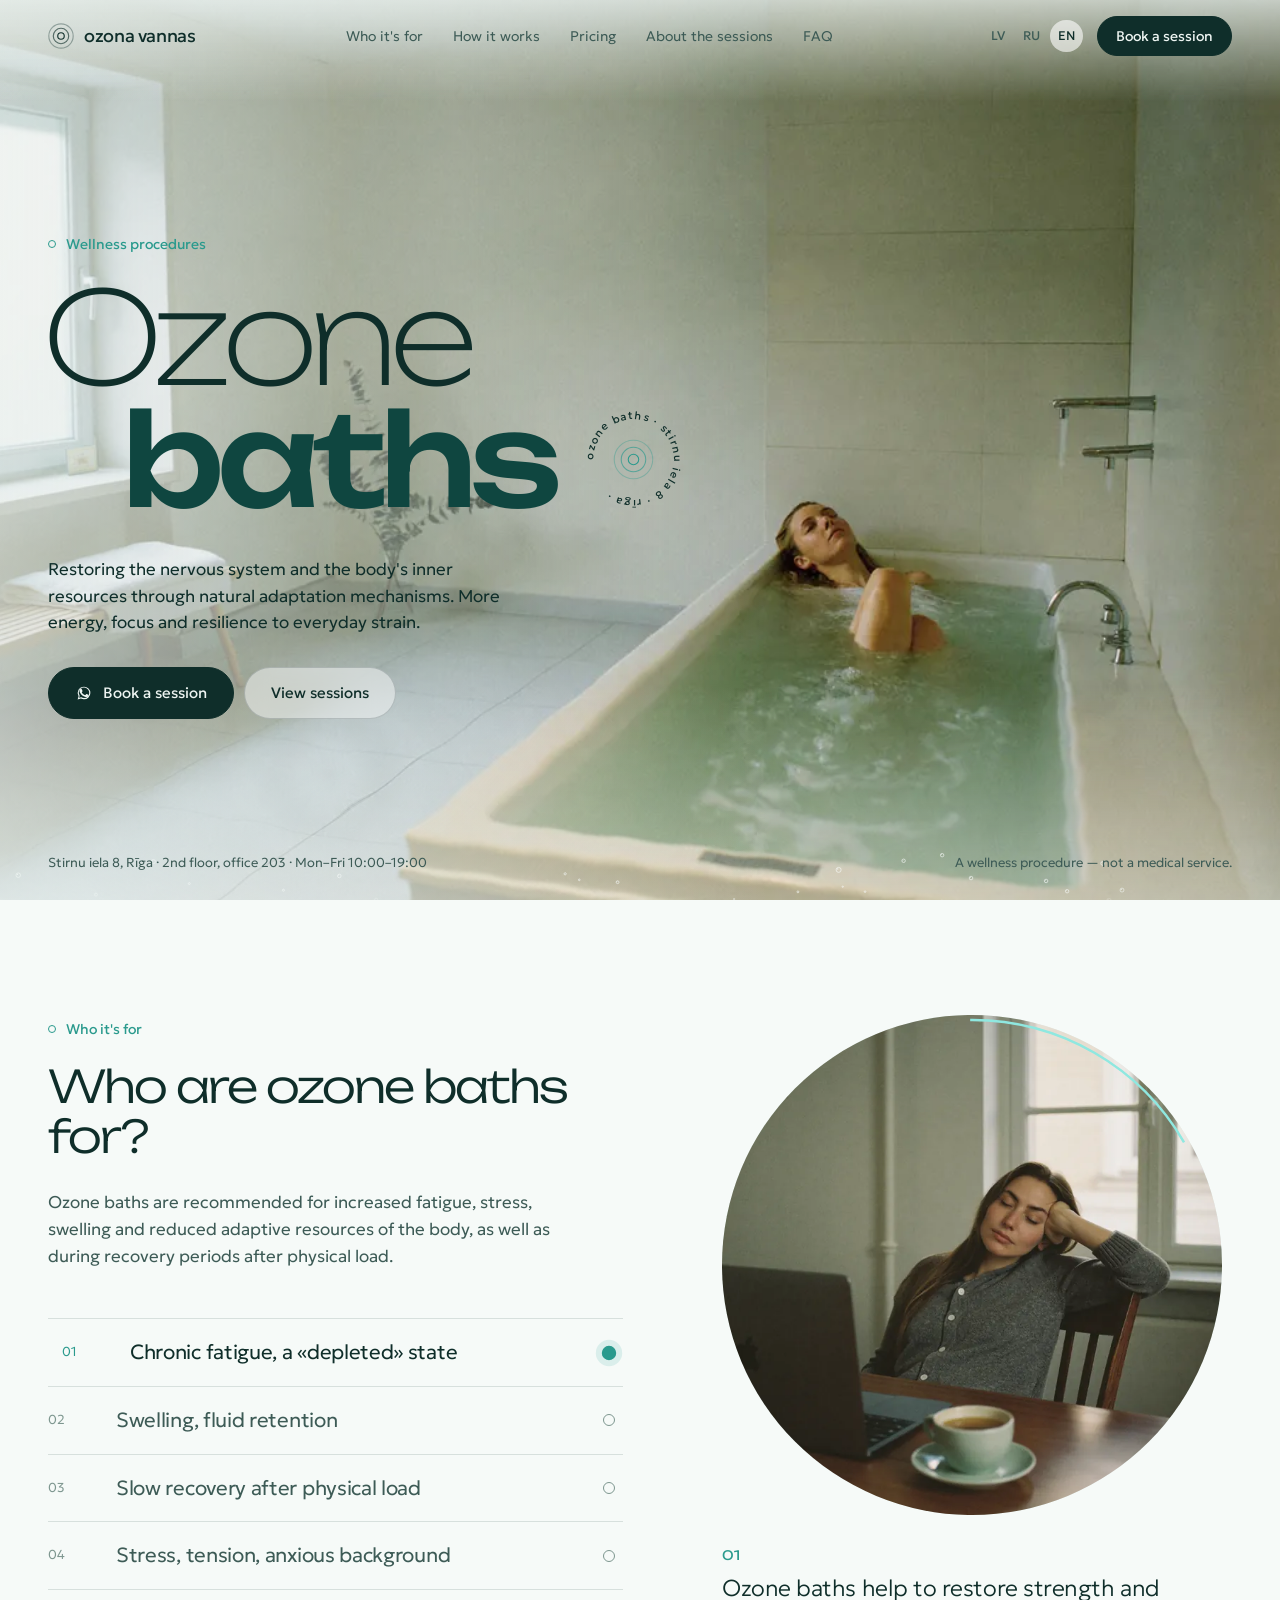
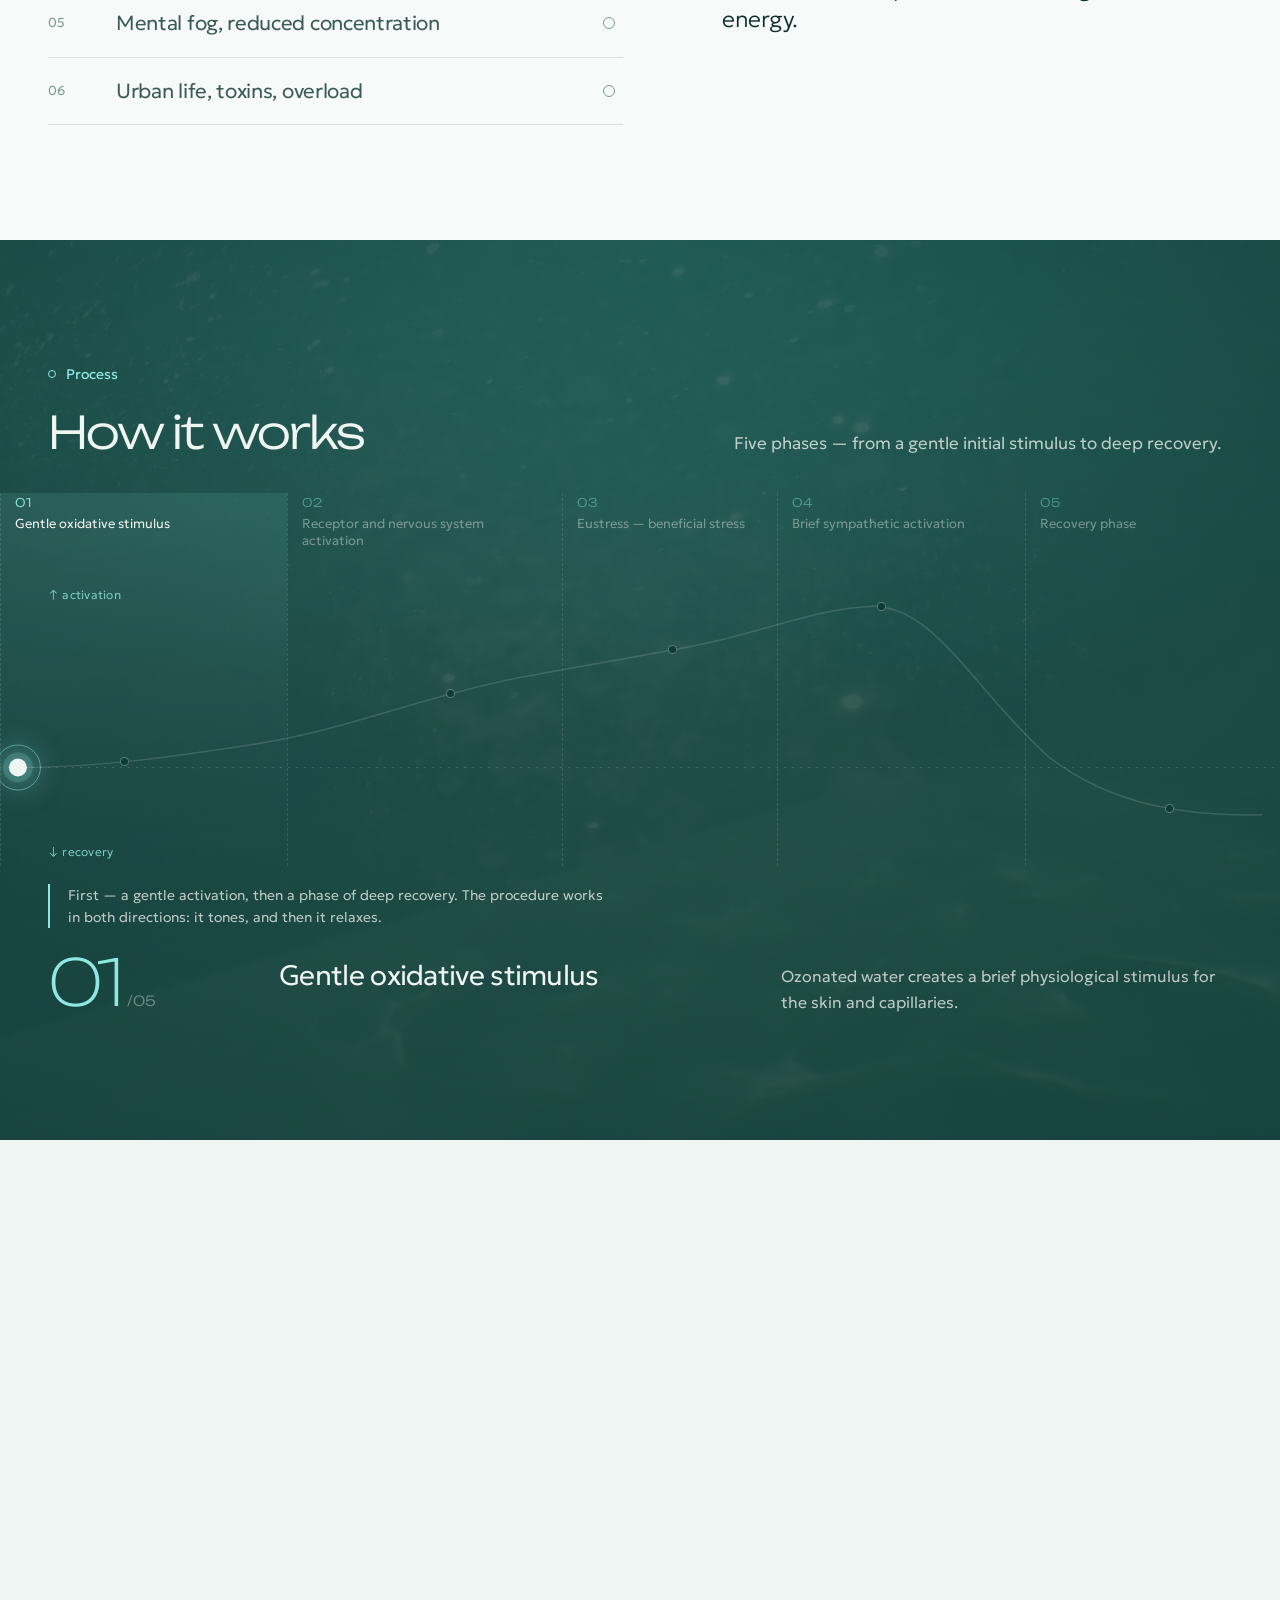
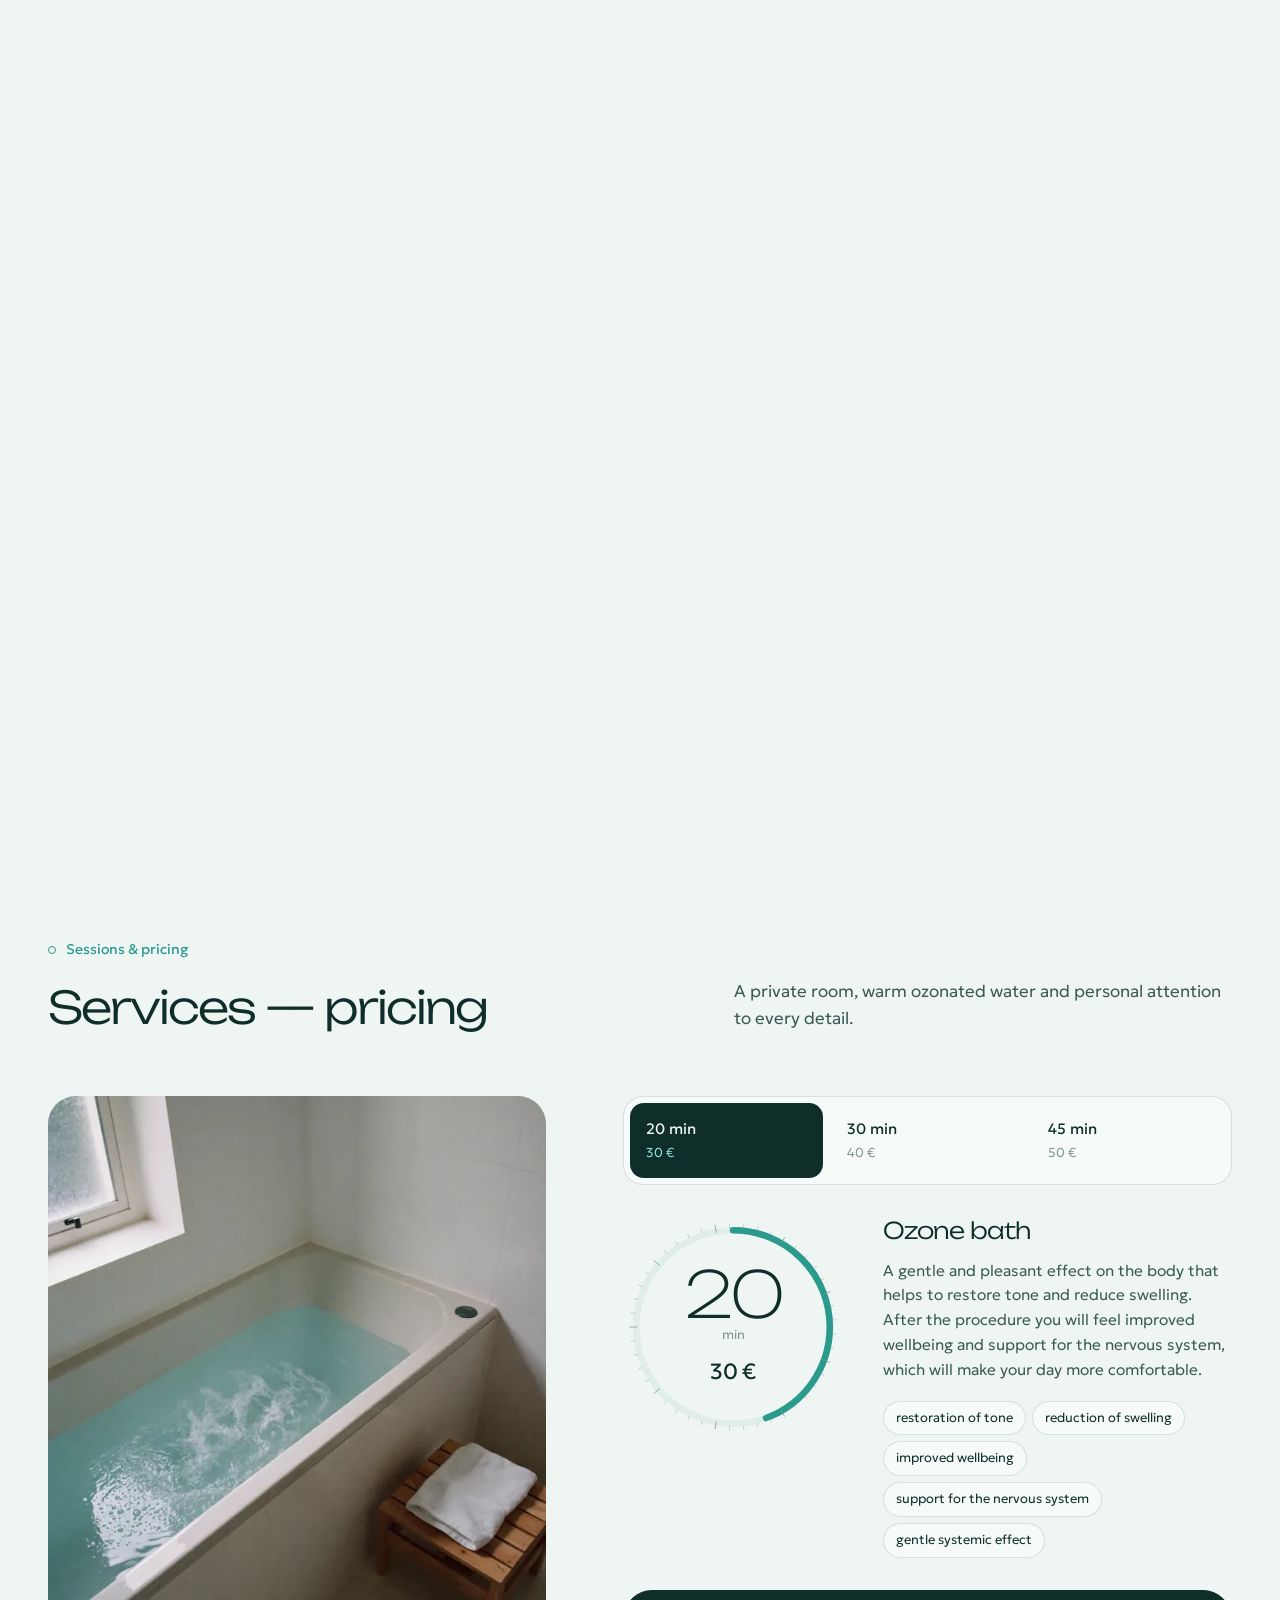
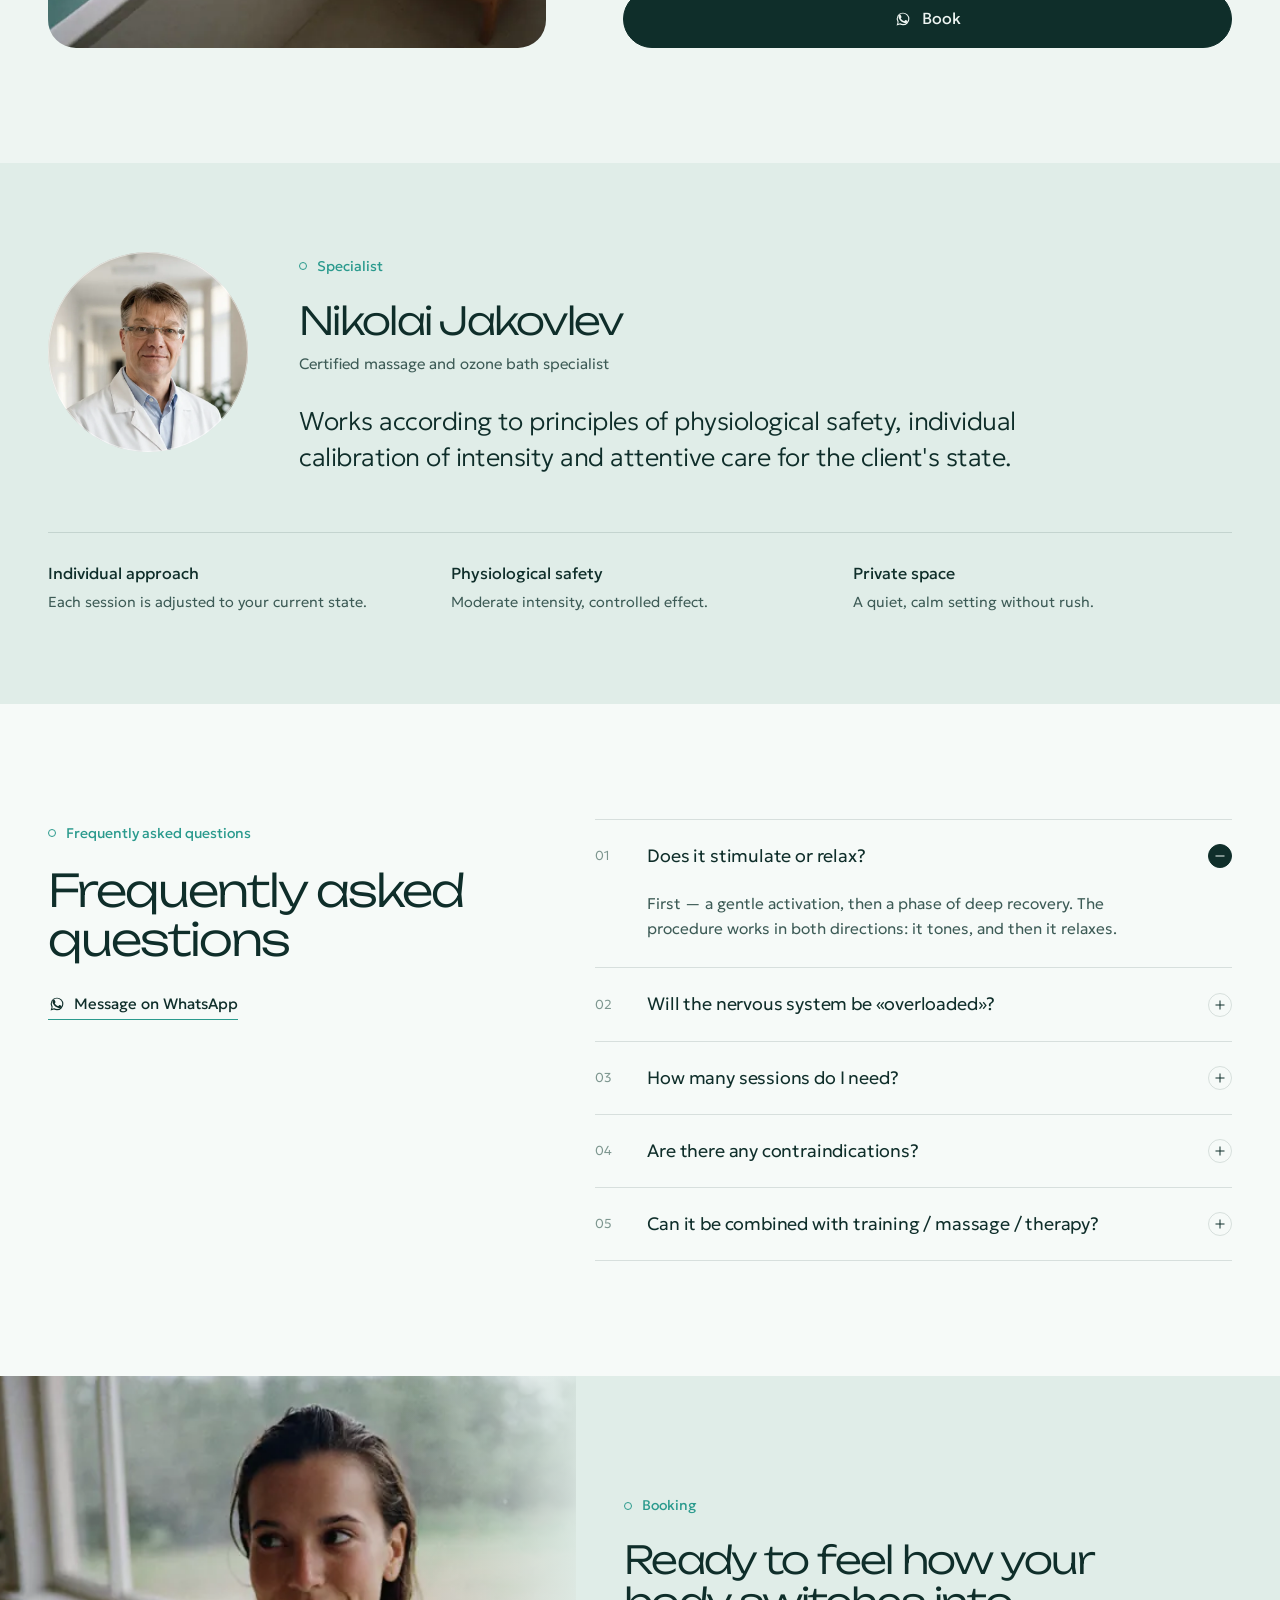
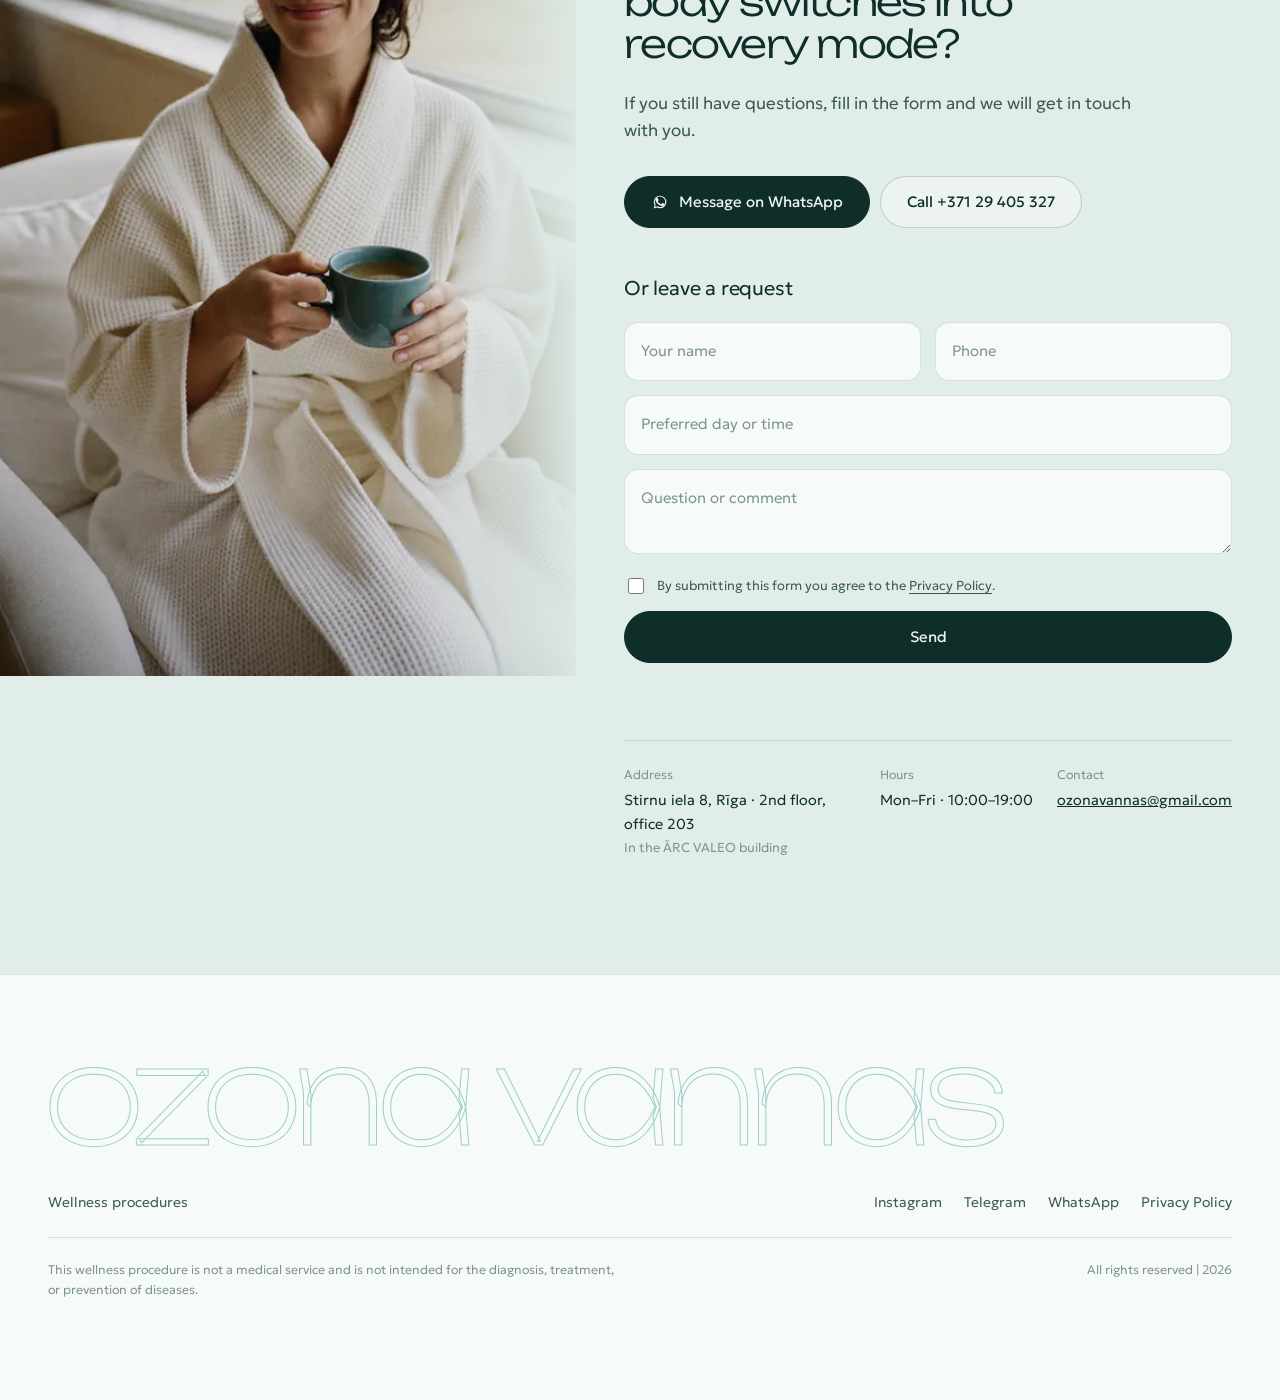
==== commit ae714074: "Rebrand round 2: sea-green palette, Unbounded display type, new photos - Replace near-black with dee" ====
--- a/en/index.html
+++ b/en/index.html
@@ -6,7 +6,7 @@
   <title>Ozone Bath in Riga | Ozone baths and massage | Ozonavannas.lv</title>
   <meta name="description" content="Ozone baths in Riga – deep relaxation, body restoration and wellbeing. Choose an ozone bath or an ozone bath with massage. Booking in Riga.">
   <meta name="robots" content="index, follow, max-image-preview:large">
-  <meta name="theme-color" content="#eef4f3">
+  <meta name="theme-color" content="#eef5f2">
   <meta name="google-site-verification" content="QZF57YXRMvdtStPwRfbLH__YhUkK2asxfuNc9nprvyA">
   <link rel="canonical" href="https://www.ozonavannas.lv/en/">
   <link rel="alternate" hreflang="lv" href="https://www.ozonavannas.lv/">
@@ -25,10 +25,11 @@
   <meta property="og:locale" content="en_GB">
   <meta name="twitter:card" content="summary_large_image">
   <link rel="icon" href="/favicon.svg" type="image/svg+xml">
+  <link rel="preload" href="/fonts/unbounded-latin-wght-normal.woff2" as="font" type="font/woff2" crossorigin>
   <link rel="preload" href="/fonts/geologica-latin-wght-normal.woff2" as="font" type="font/woff2" crossorigin>
   <link rel="preload" as="image" href="/img/hero-1280.webp" imagesrcset="/img/hero-m-864.webp 864w, /img/hero-1280.webp 1280w, /img/hero-2000.webp 2000w" imagesizes="100vw">
   <link rel="stylesheet" href="/fonts/geologica.css">
-  <link rel="stylesheet" href="/styles.css?v=202610071225">
+  <link rel="stylesheet" href="/styles.css?v=202610071243">
   <script type="application/ld+json">{"@context":"https://schema.org","@graph":[{"@type":"WebSite","@id":"https://www.ozonavannas.lv/#website","url":"https://www.ozonavannas.lv/","name":"Ozona vannas","inLanguage":["lv","ru","en"]},{"@type":["LocalBusiness","HealthAndBeautyBusiness"],"@id":"https://www.ozonavannas.lv/#business","name":"Ozona vannas","url":"https://www.ozonavannas.lv/en/","image":"https://www.ozonavannas.lv/img/og.jpg","logo":"https://www.ozonavannas.lv/favicon.svg","telephone":"+37129405327","email":"ozonavannas@gmail.com","description":"Ozone baths in Riga – deep relaxation, body restoration and wellbeing. Choose an ozone bath or an ozone bath with massage. Booking in Riga.","address":{"@type":"PostalAddress","streetAddress":"Stirnu iela 8, 203","addressLocality":"Rīga","addressCountry":"LV"},"openingHoursSpecification":[{"@type":"OpeningHoursSpecification","dayOfWeek":["Monday","Tuesday","Wednesday","Thursday","Friday"],"opens":"10:00","closes":"19:00"}],"priceRange":"€€","areaServed":{"@type":"City","name":"Rīga"},"sameAs":["https://www.instagram.com/ozonavannas","https://t.me/NikolayJa"],"makesOffer":[{"@type":"Offer","name":"Ozone bath · 20 min","price":"30","priceCurrency":"EUR"},{"@type":"Offer","name":"Ozone bath · 30 min","price":"40","priceCurrency":"EUR"},{"@type":"Offer","name":"Ozone bath + massage with ozone oil · 45 min","price":"50","priceCurrency":"EUR"}]},{"@type":"FAQPage","@id":"https://www.ozonavannas.lv/en/#faq","inLanguage":"en","mainEntity":[{"@type":"Question","name":"Does it stimulate or relax?","acceptedAnswer":{"@type":"Answer","text":"First — a gentle activation, then a phase of deep recovery. The procedure works in both directions: it tones, and then it relaxes."}},{"@type":"Question","name":"Will the nervous system be «overloaded»?","acceptedAnswer":{"@type":"Answer","text":"No. The stimulus is moderate and controlled — it is a eustress that fits within the body's natural adaptation response."}},{"@type":"Question","name":"How many sessions do I need?","acceptedAnswer":{"@type":"Answer","text":"The first effect is felt after a single session. For a lasting result, a short course is usually recommended."}},{"@type":"Question","name":"Are there any contraindications?","acceptedAnswer":{"@type":"Answer","text":"Yes, there are individual limits. Please share them in advance — the specialist will adapt the session."}},{"@type":"Question","name":"Can it be combined with training / massage / therapy?","acceptedAnswer":{"@type":"Answer","text":"Yes. An ozone bath combines well with physical activity, massage and supportive therapy."}}]}]}</script>
 </head>
 <body>
@@ -91,7 +92,7 @@
       <p class="kicker" data-rise>Wellness procedures</p>
       <h1 class="display" aria-label="Ozone baths">
         <span class="display-line" aria-hidden="true"><span class="ch">O</span><span class="ch">z</span><span class="ch">o</span><span class="ch">n</span><span class="ch">e</span></span>
-        <span class="display-line display-line-2" aria-hidden="true"><span class="ch">b</span><span class="ch">a</span><span class="ch">t</span><span class="ch">h</span><span class="ch">s</span></span>
+        <span class="display-line display-line-2" aria-hidden="true"><span class="ch">b</span><span class="ch">a</span><span class="ch">t</span><span class="ch">h</span><span class="ch">s</span><svg class="ring-badge" viewBox="0 0 120 120"><defs><path id="ring-path" d="M60,60 m-46,0 a46,46 0 1,1 92,0 a46,46 0 1,1 -92,0"/></defs><text><textPath href="#ring-path">Ozone baths · Stirnu iela 8 · Rīga · </textPath></text><g class="ring-core"><circle cx="60" cy="60" r="22"/><circle cx="60" cy="60" r="14"/><circle cx="60" cy="60" r="6"/></g></svg></span>
       </h1>
       <p class="hero-sub" data-rise>Restoring the nervous system and the body&#39;s inner resources through natural adaptation mechanisms. More energy, focus and resilience to everyday strain.</p>
       <div class="cta-row" data-rise>
@@ -173,10 +174,13 @@
       </div>
       <div class="states-lens">
         <figure class="lens" data-lens>
-          <picture>
-            <source type="image/webp" srcset="/img/hand-600.webp 600w, /img/hand-960.webp 960w" sizes="(max-width: 900px) 70vw, 460px">
-            <img src="/img/hand-600.webp" alt="" width="960" height="1280" loading="lazy" decoding="async">
-          </picture>
+          <img class="lens-img is-on" data-lens-img="0" src="/img/state-1-480.webp" srcset="/img/state-1-480.webp 480w, /img/state-1-720.webp 720w" sizes="(max-width: 900px) 70vw, 500px" alt="" width="720" height="720" loading="lazy" decoding="async">
+          <img class="lens-img" data-lens-img="1" src="/img/state-2-480.webp" srcset="/img/state-2-480.webp 480w, /img/state-2-720.webp 720w" sizes="(max-width: 900px) 70vw, 500px" alt="" width="720" height="720" loading="lazy" decoding="async">
+          <img class="lens-img" data-lens-img="2" src="/img/state-3-480.webp" srcset="/img/state-3-480.webp 480w, /img/state-3-720.webp 720w" sizes="(max-width: 900px) 70vw, 500px" alt="" width="720" height="720" loading="lazy" decoding="async">
+          <img class="lens-img" data-lens-img="3" src="/img/state-4-480.webp" srcset="/img/state-4-480.webp 480w, /img/state-4-720.webp 720w" sizes="(max-width: 900px) 70vw, 500px" alt="" width="720" height="720" loading="lazy" decoding="async">
+          <img class="lens-img" data-lens-img="4" src="/img/state-5-480.webp" srcset="/img/state-5-480.webp 480w, /img/state-5-720.webp 720w" sizes="(max-width: 900px) 70vw, 500px" alt="" width="720" height="720" loading="lazy" decoding="async">
+          <img class="lens-img" data-lens-img="5" src="/img/state-6-480.webp" srcset="/img/state-6-480.webp 480w, /img/state-6-720.webp 720w" sizes="(max-width: 900px) 70vw, 500px" alt="" width="720" height="720" loading="lazy" decoding="async">
+
           <canvas class="bubbles" data-bubbles="lens" aria-hidden="true"></canvas>
           <svg class="lens-ring" viewBox="0 0 100 100" aria-hidden="true"><circle cx="50" cy="50" r="49" pathLength="6" data-lens-ring/></svg>
         </figure>
@@ -210,7 +214,27 @@
         <p class="lede">Five phases — from a gentle initial stimulus to deep recovery.</p>
       </div>
       <div class="curve-plot" aria-hidden="true">
+        <div class="curve-bands" data-curve-bands>
+          <div class="curve-band" data-band="0"><span>01</span><b>Gentle oxidative stimulus</b></div>
+          <div class="curve-band" data-band="1"><span>02</span><b>Receptor and nervous system activation</b></div>
+          <div class="curve-band" data-band="2"><span>03</span><b>Eustress — beneficial stress</b></div>
+          <div class="curve-band" data-band="3"><span>04</span><b>Brief sympathetic activation</b></div>
+          <div class="curve-band" data-band="4"><span>05</span><b>Recovery phase</b></div>
+        </div>
+        <span class="curve-axis curve-axis-up">↑ activation</span>
+        <span class="curve-axis curve-axis-down">↓ recovery</span>
+        <div class="curve-canvas">
         <svg viewBox="0 0 1000 300" preserveAspectRatio="none" data-curve-svg>
+          <defs>
+            <linearGradient id="curve-fill" gradientUnits="userSpaceOnUse" x1="0" y1="0" x2="0" y2="300" data-curve-grad>
+              <stop offset="0" stop-color="#8fe8e0" stop-opacity=".42"/>
+              <stop offset=".66" stop-color="#8fe8e0" stop-opacity=".04"/>
+              <stop offset=".66" stop-color="#0a2a27" stop-opacity=".0"/>
+              <stop offset="1" stop-color="#062320" stop-opacity=".55"/>
+            </linearGradient>
+            <clipPath id="curve-clip"><rect x="0" y="0" width="0" height="300" data-curve-clip/></clipPath>
+          </defs>
+          <path class="curve-area" data-curve-area clip-path="url(#curve-clip)" d=""/>
           <line class="curve-base" x1="0" y1="200" x2="1000" y2="200"/>
           <path class="curve-ghost" d="M14,200 C80,200 140,188 200,176 C270,162 330,128 400,110 C460,95 505,86 550,74 C600,60 640,38 680,36 C730,34 760,120 820,190 C870,240 930,250 986,248"/>
           <path class="curve-line" data-curve-path d="M14,200 C80,200 140,188 200,176 C270,162 330,128 400,110 C460,95 505,86 550,74 C600,60 640,38 680,36 C730,34 760,120 820,190 C870,240 930,250 986,248"/>
@@ -223,7 +247,9 @@
           <span class="curve-mark" data-mark="4" data-n="05"></span>
         </div>
         <span class="curve-dot" data-curve-dot><i></i></span>
-      </div>
+        </div>
+      </div>
+      <p class="wrap curve-note">First — a gentle activation, then a phase of deep recovery. The procedure works in both directions: it tones, and then it relaxes.</p>
       <ol class="wrap curve-steps" data-curve-steps>
         <li class="curve-step is-on" data-step="0">
           <span class="curve-step-n">01<small>/05</small></span>
@@ -379,8 +405,8 @@
   <section class="booking" id="pieraksts">
     <figure class="booking-photo" aria-hidden="true">
       <picture>
-        <source type="image/webp" srcset="/img/after-600.webp 600w, /img/after-960.webp 960w" sizes="(max-width: 900px) 100vw, 45vw">
-        <img src="/img/after-600.webp" alt="" width="960" height="1280" loading="lazy" decoding="async">
+        <source type="image/webp" srcset="/img/tea-600.webp 600w, /img/tea-960.webp 960w" sizes="(max-width: 900px) 100vw, 45vw">
+        <img src="/img/tea-600.webp" alt="" width="960" height="1280" loading="lazy" decoding="async">
       </picture>
     </figure>
     <div class="booking-body">
@@ -388,8 +414,8 @@
       <h2 class="h2">Ready to feel how your body switches into recovery mode?</h2>
       <p class="lede">If you still have questions, fill in the form and we will get in touch with you.</p>
       <div class="cta-row">
-        <a class="btn btn-light" href="https://wa.me/37129405327?text=Hello%21%20I%20would%20like%20to%20book%20an%20ozone%20bath." target="_blank" rel="noopener" data-track="wa_booking"><svg viewBox="0 0 24 24" fill="currentColor" aria-hidden="true"><path d="M17.5 14.38c-.3-.15-1.77-.87-2.04-.97-.27-.1-.47-.15-.67.15-.2.3-.77.97-.94 1.17-.17.2-.35.22-.65.07-.3-.15-1.26-.46-2.4-1.48-.89-.79-1.49-1.77-1.66-2.07-.17-.3-.02-.46.13-.61.13-.13.3-.35.45-.52.15-.17.2-.3.3-.5.1-.2.05-.37-.02-.52-.07-.15-.67-1.62-.92-2.22-.24-.58-.49-.5-.67-.51h-.57c-.2 0-.52.07-.79.37-.27.3-1.04 1.02-1.04 2.48s1.06 2.88 1.21 3.08c.15.2 2.09 3.2 5.07 4.49.71.31 1.26.49 1.69.62.71.23 1.36.2 1.87.12.57-.09 1.77-.72 2.02-1.42.25-.7.25-1.3.17-1.42-.07-.13-.27-.2-.57-.35Z"/><path d="M12.02 3.5A8.45 8.45 0 0 0 4.8 16.28L3.5 20.5l4.34-1.14a8.43 8.43 0 0 0 4.17 1.06h.01A8.45 8.45 0 0 0 12.02 3.5Zm0 15.21h-.01a7 7 0 0 1-3.57-.98l-.26-.15-2.65.69.71-2.58-.17-.27a7.02 7.02 0 1 1 5.95 3.29Z"/></svg>Message on WhatsApp</a>
-        <a class="btn btn-line" href="tel:+37129405327" data-track="call">Call +371 29 405 327</a>
+        <a class="btn" href="https://wa.me/37129405327?text=Hello%21%20I%20would%20like%20to%20book%20an%20ozone%20bath." target="_blank" rel="noopener" data-track="wa_booking"><svg viewBox="0 0 24 24" fill="currentColor" aria-hidden="true"><path d="M17.5 14.38c-.3-.15-1.77-.87-2.04-.97-.27-.1-.47-.15-.67.15-.2.3-.77.97-.94 1.17-.17.2-.35.22-.65.07-.3-.15-1.26-.46-2.4-1.48-.89-.79-1.49-1.77-1.66-2.07-.17-.3-.02-.46.13-.61.13-.13.3-.35.45-.52.15-.17.2-.3.3-.5.1-.2.05-.37-.02-.52-.07-.15-.67-1.62-.92-2.22-.24-.58-.49-.5-.67-.51h-.57c-.2 0-.52.07-.79.37-.27.3-1.04 1.02-1.04 2.48s1.06 2.88 1.21 3.08c.15.2 2.09 3.2 5.07 4.49.71.31 1.26.49 1.69.62.71.23 1.36.2 1.87.12.57-.09 1.77-.72 2.02-1.42.25-.7.25-1.3.17-1.42-.07-.13-.27-.2-.57-.35Z"/><path d="M12.02 3.5A8.45 8.45 0 0 0 4.8 16.28L3.5 20.5l4.34-1.14a8.43 8.43 0 0 0 4.17 1.06h.01A8.45 8.45 0 0 0 12.02 3.5Zm0 15.21h-.01a7 7 0 0 1-3.57-.98l-.26-.15-2.65.69.71-2.58-.17-.27a7.02 7.02 0 1 1 5.95 3.29Z"/></svg>Message on WhatsApp</a>
+        <a class="btn btn-glass" href="tel:+37129405327" data-track="call">Call +371 29 405 327</a>
       </div>
       <form class="form" data-form data-subject="New request (EN) — Ozona vannas" data-sending="Sending…" data-error="Sending failed. Please message us on WhatsApp or call." novalidate>
         <p class="form-or">Or leave a request</p>
@@ -401,7 +427,7 @@
         <label class="field"><textarea name="message" rows="2" placeholder=" "></textarea><span>Question or comment</span></label>
         <input type="text" name="_honey" class="hp" tabindex="-1" autocomplete="off" aria-hidden="true">
         <label class="consent"><input type="checkbox" name="consent" required><span>By submitting this form you agree to the <button type="button" class="link-btn" data-privacy-open>Privacy Policy</button>.</span></label>
-        <button class="btn btn-light btn-block" type="submit">Send</button>
+        <button class="btn btn-block" type="submit">Send</button>
         <p class="form-status" role="status" aria-live="polite" data-success="Thank you — we will contact you shortly."></p>
       </form>
       <dl class="book-meta">
@@ -458,6 +484,6 @@
 <script src="/vendor/gsap.min.js" defer></script>
 <script src="/vendor/ScrollTrigger.min.js" defer></script>
 <script src="/vendor/lenis.min.js" defer></script>
-<script src="/main.js?v=202610071225" defer></script>
+<script src="/main.js?v=202610071243" defer></script>
 </body>
 </html>
--- a/fonts/geologica.css
+++ b/fonts/geologica.css
@@ -34,3 +34,40 @@
   src: url(/fonts/geologica-latin-wght-normal.woff2) format('woff2-variations');
   unicode-range: U+0000-00FF,U+0131,U+0152-0153,U+02BB-02BC,U+02C6,U+02DA,U+02DC,U+0304,U+0308,U+0329,U+2000-206F,U+20AC,U+2122,U+2191,U+2193,U+2212,U+2215,U+FEFF,U+FFFD;
 }
+
+/* unbounded-cyrillic-ext-wght-normal */
+@font-face {
+  font-family: 'Unbounded';
+  font-style: normal;
+  font-display: swap;
+  font-weight: 200 900;
+  src: url(/fonts/unbounded-cyrillic-ext-wght-normal.woff2) format('woff2-variations');
+  unicode-range: U+0460-052F,U+1C80-1C8A,U+20B4,U+2DE0-2DFF,U+A640-A69F,U+FE2E-FE2F;
+}
+/* unbounded-cyrillic-wght-normal */
+@font-face {
+  font-family: 'Unbounded';
+  font-style: normal;
+  font-display: swap;
+  font-weight: 200 900;
+  src: url(/fonts/unbounded-cyrillic-wght-normal.woff2) format('woff2-variations');
+  unicode-range: U+0301,U+0400-045F,U+0490-0491,U+04B0-04B1,U+2116;
+}
+/* unbounded-latin-ext-wght-normal */
+@font-face {
+  font-family: 'Unbounded';
+  font-style: normal;
+  font-display: swap;
+  font-weight: 200 900;
+  src: url(/fonts/unbounded-latin-ext-wght-normal.woff2) format('woff2-variations');
+  unicode-range: U+0100-02BA,U+02BD-02C5,U+02C7-02CC,U+02CE-02D7,U+02DD-02FF,U+0304,U+0308,U+0329,U+1D00-1DBF,U+1E00-1E9F,U+1EF2-1EFF,U+2020,U+20A0-20AB,U+20AD-20C0,U+2113,U+2C60-2C7F,U+A720-A7FF;
+}
+/* unbounded-latin-wght-normal */
+@font-face {
+  font-family: 'Unbounded';
+  font-style: normal;
+  font-display: swap;
+  font-weight: 200 900;
+  src: url(/fonts/unbounded-latin-wght-normal.woff2) format('woff2-variations');
+  unicode-range: U+0000-00FF,U+0131,U+0152-0153,U+02BB-02BC,U+02C6,U+02DA,U+02DC,U+0304,U+0308,U+0329,U+2000-206F,U+20AC,U+2122,U+2191,U+2193,U+2212,U+2215,U+FEFF,U+FFFD;
+}
--- a/styles.css
+++ b/styles.css
@@ -6,23 +6,24 @@
    ============================================================ */
 
 :root {
-  --foam: #eef4f3;
-  --foam-2: #e1ebe9;
-  --paper: #f7faf9;
-  --ink: #0b1e22;
-  --ink-2: #3e5458;
-  --ink-3: #7c8f91;
-  --line: rgba(11, 30, 34, .12);
-  --abyss: #061619;
-  --deep: #0c2a2f;
-  --deep-2: #12363c;
+  --foam: #eef5f2;
+  --foam-2: #e0ede8;
+  --paper: #f6faf8;
+  --ink: #0f2e2a;          /* deep sea green instead of black */
+  --ink-2: #3d5b56;
+  --ink-3: #7d968f;
+  --line: rgba(15, 46, 42, .13);
+  --abyss: #0d3a35;        /* water depth */
+  --deep: #0f4640;
+  --deep-2: #145a52;
   --ozone: #8fe8e0;
-  --ozone-2: #3fa9a1;
-  --on-dark: rgba(238, 244, 243, .72);
+  --ozone-2: #2a9a8d;
+  --on-dark: rgba(238, 245, 242, .76);
 
   --font: "Geologica", ui-sans-serif, system-ui, -apple-system, "Segoe UI", sans-serif;
-  --fs-display: clamp(76px, 13.2vw, 228px);
-  --fs-h2: clamp(36px, 4.6vw, 72px);
+  --display: "Unbounded", "Geologica", ui-sans-serif, system-ui, sans-serif;
+  --fs-display: clamp(60px, 10vw, 172px);
+  --fs-h2: clamp(30px, 3.5vw, 56px);
   --fs-lede: clamp(17px, 1.25vw, 20px);
 
   --wrap: 1280px;
@@ -62,7 +63,7 @@
 /* ---------- type ---------- */
 .kicker { display: inline-flex; align-items: center; gap: 10px; font-size: 14px; font-weight: 400; color: var(--ozone-2); margin-bottom: 22px; }
 .kicker::before { content: ""; width: 8px; height: 8px; border-radius: 50%; border: 1.5px solid currentColor; }
-.h2 { font-size: var(--fs-h2); font-weight: 200; line-height: 1.02; letter-spacing: -0.035em; max-width: 14em; }
+.h2 { font-family: var(--display); font-size: var(--fs-h2); font-weight: 300; line-height: 1.1; letter-spacing: -0.045em; max-width: 15em; }
 .lede { font-size: var(--fs-lede); line-height: 1.6; color: var(--ink-2); max-width: 32em; }
 .fine { font-size: 13px; color: var(--ink-3); }
 
@@ -87,10 +88,12 @@
 .link-btn { background: none; border: 0; padding: 0; color: inherit; text-decoration: underline; text-underline-offset: 3px; }
 
 /* ---------- header ---------- */
+.site-header::before { content: ""; position: absolute; inset: 0 0 -30px; background: linear-gradient(180deg, rgba(238,245,242,.75), rgba(238,245,242,0)); pointer-events: none; transition: opacity .4s; }
+.site-header.is-scrolled::before { opacity: 0; }
 .site-header { position: fixed; inset: 0 0 auto; z-index: 50; transition: background .4s var(--ease), box-shadow .4s var(--ease), transform .5s var(--ease); }
 .site-header.is-scrolled { background: rgba(238, 244, 243, .78); backdrop-filter: saturate(150%) blur(16px); -webkit-backdrop-filter: saturate(150%) blur(16px); box-shadow: 0 1px 0 var(--line); }
 .site-header.is-hidden { transform: translateY(-100%); }
-.header-inner { display: flex; align-items: center; justify-content: space-between; gap: 24px; height: 72px; }
+.header-inner { position: relative; display: flex; align-items: center; justify-content: space-between; gap: 24px; height: 72px; }
 .logo { display: inline-flex; align-items: center; gap: 10px; text-decoration: none; }
 .logo-mark { width: 26px; height: 26px; }
 .logo-mark circle { fill: none; stroke: currentColor; stroke-width: 1.4; }
@@ -121,15 +124,20 @@
 /* ---------- 01 hero / surface ---------- */
 .hero { position: relative; min-height: max(680px, 100svh); display: grid; grid-template-rows: 1fr auto; overflow: hidden; color: var(--ink); }
 .hero-stage { position: absolute; inset: 0; }
-.hero-img img, .hero-gl { position: absolute; inset: 0; width: 100%; height: 100%; object-fit: cover; object-position: 62% 50%; }
+.hero-img img, .hero-gl { position: absolute; inset: 0; width: 100%; height: 100%; object-fit: cover; object-position: 55% 55%; }
 .hero-gl { opacity: 0; transition: opacity .6s var(--ease); }
 .hero.gl-on .hero-gl { opacity: 1; }
 .bubbles { position: absolute; inset: 0; width: 100%; height: 100%; pointer-events: none; }
-.hero-veil { position: absolute; inset: 0; background: linear-gradient(90deg, rgba(238,244,243,.78) 0%, rgba(238,244,243,.42) 34%, rgba(238,244,243,0) 58%), linear-gradient(0deg, rgba(238,244,243,.55), rgba(238,244,243,0) 26%); pointer-events: none; }
+.hero-veil { position: absolute; inset: 0; background: linear-gradient(90deg, rgba(238,245,242,.72) 0%, rgba(238,245,242,.36) 36%, rgba(238,245,242,0) 60%), linear-gradient(0deg, rgba(238,245,242,.5), rgba(238,245,242,0) 24%); pointer-events: none; }
 .hero-content { position: relative; z-index: 2; align-self: center; padding-top: 96px; }
-.display { font-size: var(--fs-display); font-weight: 200; line-height: .84; letter-spacing: -0.06em; margin: 0 0 0 -0.05em; }
+.display { font-family: var(--display); font-size: var(--fs-display); font-weight: 200; line-height: .95; letter-spacing: -0.06em; margin: 0 0 0 -0.04em; }
 .display-line { display: block; white-space: nowrap; }
-.display-line-2 { padding-left: .9em; }
+.display-line-2 { padding-left: .62em; font-weight: 500; letter-spacing: -0.055em; color: var(--deep); }
+.ring-badge { display: inline-block; width: .82em; height: .82em; margin-left: .2em; vertical-align: -.04em; overflow: visible; animation: spin 26s linear infinite; }
+.ring-badge text { font-family: var(--font); font-size: 12.5px; font-weight: 400; letter-spacing: 1.4px; fill: var(--ink); -webkit-text-stroke: 0; text-transform: lowercase; }
+.ring-core circle { fill: none; stroke: var(--ozone-2); stroke-width: 1.2; }
+.ring-core circle:nth-child(1) { opacity: .35; } .ring-core circle:nth-child(2) { opacity: .65; }
+@keyframes spin { to { transform: rotate(360deg); } }
 .ch { display: inline-block; will-change: transform; }
 .hero-sub { margin-top: 36px; max-width: 27em; font-size: var(--fs-lede); line-height: 1.55; color: var(--ink); }
 .hero .cta-row { margin-top: 32px; }
@@ -165,42 +173,55 @@
 .state-mobile-text { display: none; }
 .states-lens { position: sticky; top: 110px; }
 .lens { position: relative; width: min(100%, 500px); aspect-ratio: 1; margin: 0 auto; border-radius: 50%; overflow: hidden; background: var(--foam-2); isolation: isolate; }
-.lens img { width: 100%; height: 100%; object-fit: cover; transform: scale(1.08); transition: transform 1.6s var(--ease-out); }
-.lens.is-pulse img { transform: scale(1.12); }
+.lens-img { position: absolute; inset: 0; width: 100%; height: 100%; object-fit: cover; opacity: 0; transform: scale(1.14); transition: opacity .8s var(--ease), transform 1.8s var(--ease-out); }
+.lens-img.is-on { opacity: 1; transform: scale(1.02); }
 .lens-ring { position: absolute; inset: 0; width: 100%; height: 100%; transform: rotate(-90deg); }
 .lens-ring circle { fill: none; stroke: var(--ozone); stroke-width: .5; stroke-dasharray: 1 5; stroke-dashoffset: 0; transition: stroke-dashoffset .9s var(--ease-out); }
 .lens-text { position: relative; width: min(100%, 500px); margin: 32px auto 0; min-height: 4.5em; }
 .lens-p { position: absolute; inset: 0 0 auto; font-size: clamp(20px, 1.8vw, 26px); font-weight: 200; line-height: 1.35; letter-spacing: -0.02em; opacity: 0; transform: translateY(12px); transition: opacity .5s var(--ease), transform .6s var(--ease-out); }
-.lens-p span { display: block; font-size: 13px; font-weight: 400; color: var(--ozone-2); letter-spacing: 0; margin-bottom: 8px; }
+.lens-p span { display: block; font-family: var(--display); font-size: 13px; font-weight: 400; color: var(--ozone-2); letter-spacing: 0; margin-bottom: 8px; }
 .lens-p.is-on { opacity: 1; transform: none; }
 
 /* ---------- 03 the curve ---------- */
-.curve { position: relative; background: var(--abyss); color: var(--foam); overflow: hidden; }
+.curve { position: relative; background: radial-gradient(140% 90% at 50% 0%, var(--deep-2), var(--abyss) 60%); color: var(--foam); overflow: hidden; }
 .curve-bg { position: absolute; inset: 0; }
-.curve-bg img { width: 100%; height: 100%; object-fit: cover; opacity: .32; filter: saturate(.8); transform: scale(1.1); }
-.curve-bg::after { content: ""; position: absolute; inset: 0; background: radial-gradient(120% 80% at 50% 40%, rgba(6,22,25,.2), rgba(6,22,25,.85)); }
+.curve-bg img { width: 100%; height: 100%; object-fit: cover; opacity: .3; mix-blend-mode: screen; transform: scale(1.1); }
+.curve-bg::after { content: ""; position: absolute; inset: 0; background: radial-gradient(120% 80% at 50% 40%, rgba(13,58,53,0), rgba(13,58,53,.7)); }
 .curve-bg .bubbles { z-index: 1; }
 .curve-pin { position: relative; z-index: 2; min-height: 100svh; display: grid; grid-template-rows: auto 1fr auto; padding: 120px 0 56px; }
 .curve .kicker { color: var(--ozone); }
 .curve .lede { color: var(--on-dark); }
 .curve-head { display: grid; grid-template-columns: 1.1fr .9fr; gap: 24px clamp(32px, 6vw, 120px); align-items: end; }
-.curve-plot { position: relative; margin: 40px 0 28px; min-height: 220px; }
-.curve-plot svg { position: absolute; inset: 0; width: 100%; height: 100%; overflow: visible; }
+.curve-plot { position: relative; margin: 36px 0 18px; min-height: 300px; }
+.curve-canvas { position: absolute; left: 0; right: 0; top: 78px; bottom: 0; }
+.curve-canvas svg { position: absolute; inset: 0; width: 100%; height: 100%; overflow: visible; }
+.curve-bands { position: absolute; inset: 0; }
+.curve-band { position: absolute; top: 0; bottom: 0; padding: 0 14px; border-left: 1px dashed rgba(238,245,242,.12); transition: background .6s var(--ease); }
+.curve-band span { display: block; font-family: var(--display); font-size: 12px; color: rgba(143,232,224,.45); margin-bottom: 4px; transition: color .4s; }
+.curve-band b { display: block; font-weight: 300; font-size: 13px; line-height: 1.3; color: rgba(238,245,242,.42); max-width: 15em; transition: color .4s; }
+.curve-band.is-past span { color: var(--ozone); }
+.curve-band.is-on { background: linear-gradient(180deg, rgba(143,232,224,.11), rgba(143,232,224,.02) 70%, rgba(143,232,224,0)); }
+.curve-band.is-on b { color: var(--foam); }
+.curve-axis { position: absolute; left: var(--gutter); z-index: 1; font-size: 12px; letter-spacing: .02em; color: var(--ozone); opacity: .8; }
+.curve-axis-up { top: 92px; }
+.curve-axis-down { bottom: 4px; }
+.curve-area { fill: url(#curve-fill); stroke: none; }
+.curve-note { font-size: 14px; color: var(--on-dark); max-width: 44em; margin-bottom: 26px; padding-left: 18px; border-left: 2px solid var(--ozone); margin-left: var(--gutter); }
 .curve-base { stroke: rgba(238,244,243,.16); stroke-width: 1; stroke-dasharray: 2 6; }
 .curve-ghost { fill: none; stroke: rgba(238,244,243,.14); stroke-width: 1.5; }
 .curve-line { fill: none; stroke: var(--ozone); stroke-width: 2.5; stroke-linecap: round; filter: drop-shadow(0 0 10px rgba(143,232,224,.55)); }
 .curve-marks { position: absolute; inset: 0; }
 .curve-mark { position: absolute; width: 9px; height: 9px; margin: -4.5px 0 0 -4.5px; border-radius: 50%; background: var(--abyss); border: 1px solid rgba(238,244,243,.35); transition: background .4s, border-color .4s; }
-.curve-mark::before { content: attr(data-n); position: absolute; left: 50%; bottom: 16px; transform: translateX(-50%); font-size: 12px; color: rgba(238,244,243,.4); transition: color .4s; }
+.curve-mark::before { display: none; content: attr(data-n); position: absolute; left: 50%; bottom: 16px; transform: translateX(-50%); font-size: 12px; color: rgba(238,244,243,.4); transition: color .4s; }
 .curve-mark.is-past { background: var(--ozone); border-color: var(--ozone); }
 .curve-mark.is-past::before { color: var(--ozone); }
 .curve-dot { position: absolute; left: 0; top: 0; width: 18px; height: 18px; margin: -9px 0 0 -9px; border-radius: 50%; background: var(--foam); box-shadow: 0 0 0 6px rgba(143,232,224,.18), 0 0 30px 6px rgba(143,232,224,.55); }
 .curve-dot i { position: absolute; inset: -14px; border-radius: 50%; border: 1px solid rgba(143,232,224,.5); animation: ping 2.4s var(--ease) infinite; }
 @keyframes ping { 0% { transform: scale(.5); opacity: 1; } 100% { transform: scale(1.6); opacity: 0; } }
-.curve-steps { position: relative; min-height: 150px; }
+.curve-steps { position: relative; min-height: 130px; }
 .curve-step { position: absolute; inset: 0 var(--gutter) auto; display: grid; grid-template-columns: 180px minmax(0, 1fr) minmax(0, 1fr); gap: 12px clamp(24px, 4vw, 64px); align-items: start; opacity: 0; transform: translateY(18px); transition: opacity .5s var(--ease), transform .7s var(--ease-out); pointer-events: none; }
 .curve-step.is-on { opacity: 1; transform: none; pointer-events: auto; }
-.curve-step-n { font-size: clamp(56px, 6vw, 96px); font-weight: 100; line-height: .9; letter-spacing: -0.05em; color: var(--ozone); }
+.curve-step-n { font-family: var(--display); font-size: clamp(48px, 5vw, 84px); font-weight: 200; line-height: .9; letter-spacing: -0.06em; color: var(--ozone); }
 .curve-step-n small { font-size: 14px; letter-spacing: 0; color: rgba(238,244,243,.4); margin-left: 6px; font-weight: 300; }
 .curve-step h3 { font-size: clamp(22px, 2.2vw, 32px); font-weight: 300; line-height: 1.15; letter-spacing: -0.025em; padding-top: 6px; }
 .curve-step p { font-size: 16px; color: var(--on-dark); padding-top: 10px; max-width: 30em; }
@@ -231,13 +252,13 @@
 .dial-tick { stroke: var(--ink-3); stroke-width: .8; opacity: .4; }
 .dial-tick-major { opacity: .8; }
 .dial-read { position: absolute; inset: 0; display: flex; flex-direction: column; align-items: center; justify-content: center; text-align: center; }
-.dial-read strong { font-size: 76px; font-weight: 100; line-height: .9; letter-spacing: -0.06em; font-variant-numeric: tabular-nums; }
+.dial-read strong { font-family: var(--display); font-size: 64px; font-weight: 200; line-height: .95; letter-spacing: -0.06em; font-variant-numeric: tabular-nums; }
 .dial-read span { font-size: 13px; color: var(--ink-3); }
 .dial-read em { font-style: normal; font-size: 22px; font-weight: 400; margin-top: 8px; letter-spacing: -0.02em; }
 .svc { grid-column: 2; grid-row: 2; display: none; }
 .svc.is-on { display: block; animation: fadeUp .7s var(--ease-out); }
 @keyframes fadeUp { from { opacity: 0; transform: translateY(10px); } to { opacity: 1; transform: none; } }
-.svc h3 { font-size: clamp(24px, 2.2vw, 32px); font-weight: 300; line-height: 1.12; letter-spacing: -0.025em; }
+.svc h3 { font-family: var(--display); font-size: clamp(20px, 1.8vw, 26px); font-weight: 300; line-height: 1.2; letter-spacing: -0.04em; }
 .svc p { margin-top: 14px; color: var(--ink-2); font-size: 15.5px; }
 .svc ul { margin-top: 18px; display: flex; flex-wrap: wrap; gap: 6px; }
 .svc li { font-size: 13px; padding: 6px 12px; border-radius: 999px; border: 1px solid var(--line); background: var(--paper); }
@@ -250,7 +271,7 @@
 .spec-photo img { width: 100%; height: 100%; object-fit: cover; filter: saturate(.85); }
 .spec-photo::after { content: ""; position: absolute; inset: 0; border-radius: 50%; box-shadow: inset 0 0 0 1px rgba(255,255,255,.5); }
 .spec-id { grid-area: id; }
-.spec-id .h2 { font-size: clamp(32px, 3.6vw, 56px); }
+.spec-id .h2 { font-size: clamp(28px, 3vw, 46px); }
 .spec-role { margin-top: 10px; color: var(--ink-2); font-size: 15px; }
 .spec-bio { grid-area: bio; margin-top: 28px; font-size: clamp(20px, 2vw, 28px); font-weight: 200; line-height: 1.4; letter-spacing: -0.02em; max-width: 30em; }
 .spec-values { grid-area: values; display: grid; grid-template-columns: repeat(3, 1fr); gap: 24px; margin-top: 56px; padding-top: 28px; border-top: 1px solid var(--line); }
@@ -278,47 +299,46 @@
 .faq-a p { padding: 0 32px 26px 52px; color: var(--ink-2); font-size: 15.5px; max-width: 40em; }
 
 /* ---------- 07 booking ---------- */
-.booking { display: grid; grid-template-columns: .9fr 1.1fr; align-items: start; background: var(--abyss); color: var(--foam); }
+.booking { display: grid; grid-template-columns: .9fr 1.1fr; align-items: start; background: var(--foam-2); color: var(--ink); }
 .booking-photo { position: sticky; top: 0; height: 100svh; overflow: hidden; }
 .booking-photo img { position: absolute; inset: 0; width: 100%; height: 100%; object-fit: cover; }
-.booking-photo::after { content: ""; position: absolute; inset: 0; background: linear-gradient(90deg, rgba(6,22,25,0) 60%, rgba(6,22,25,.9)); }
+.booking-photo::after { content: ""; position: absolute; inset: 0; background: linear-gradient(90deg, rgba(224,237,232,0) 70%, rgba(224,237,232,.9)); }
 .booking-body { padding: var(--section) var(--gutter); max-width: 720px; }
-.booking .kicker { color: var(--ozone); }
-.booking .h2 { font-size: clamp(34px, 3.8vw, 58px); }
-.booking .lede { color: var(--on-dark); margin-top: 24px; }
+.booking .h2 { font-size: clamp(28px, 3vw, 46px); }
+.booking .lede { margin-top: 24px; }
 .booking .cta-row { margin-top: 32px; }
 .form { margin-top: 44px; display: grid; gap: 14px; }
 .form-or { font-size: 20px; font-weight: 300; letter-spacing: -0.01em; margin-bottom: 4px; }
 .form-row { display: grid; grid-template-columns: 1fr 1fr; gap: 14px; }
 .field { position: relative; display: block; }
-.field input, .field textarea { width: 100%; min-height: 56px; padding: 24px 16px 8px; border-radius: 14px; border: 1px solid rgba(238,244,243,.16); background: rgba(238,244,243,.04); color: var(--foam); transition: border-color .25s, background .25s; }
+.field input, .field textarea { width: 100%; min-height: 56px; padding: 24px 16px 8px; border-radius: 14px; border: 1px solid var(--line); background: var(--paper); color: var(--ink); transition: border-color .25s, background .25s, box-shadow .25s; }
 .field textarea { resize: vertical; min-height: 84px; }
-.field span { position: absolute; left: 17px; top: 17px; font-size: 15px; color: rgba(238,244,243,.55); pointer-events: none; transform-origin: left top; transition: transform .3s var(--ease-out), color .3s; }
-.field input:focus, .field textarea:focus { outline: none; border-color: var(--ozone); background: rgba(238,244,243,.07); }
-.field input:focus + span, .field input:not(:placeholder-shown) + span, .field textarea:focus + span, .field textarea:not(:placeholder-shown) + span { transform: translateY(-10px) scale(.78); color: var(--ozone); }
+.field span { position: absolute; left: 17px; top: 17px; font-size: 15px; color: var(--ink-3); pointer-events: none; transform-origin: left top; transition: transform .3s var(--ease-out), color .3s; }
+.field input:focus, .field textarea:focus { outline: none; border-color: var(--ozone-2); background: #fff; box-shadow: 0 0 0 4px rgba(42,154,141,.12); }
+.field input:focus + span, .field input:not(:placeholder-shown) + span, .field textarea:focus + span, .field textarea:not(:placeholder-shown) + span { transform: translateY(-10px) scale(.78); color: var(--ozone-2); }
 .form [aria-invalid="true"] { border-color: #e7a28f; }
 .hp { position: absolute; left: -9999px; }
-.consent { display: flex; gap: 10px; align-items: flex-start; font-size: 13px; color: rgba(238,244,243,.6); line-height: 1.5; }
-.consent input { margin-top: 2px; accent-color: var(--ozone); width: 16px; height: 16px; flex: none; }
-.form-status { font-size: 14px; min-height: 1.4em; color: var(--ozone); }
+.consent { display: flex; gap: 10px; align-items: flex-start; font-size: 13px; color: var(--ink-2); line-height: 1.5; }
+.consent input { margin-top: 2px; accent-color: var(--ozone-2); width: 16px; height: 16px; flex: none; }
+.form-status { font-size: 14px; min-height: 1.4em; color: var(--ozone-2); }
 .form-status.is-error { color: #f0b7a7; }
-.book-meta { margin: 44px 0 0; display: grid; grid-template-columns: repeat(3, auto); gap: 24px; padding-top: 24px; border-top: 1px solid rgba(238,244,243,.12); }
-.book-meta dt { font-size: 12.5px; color: rgba(238,244,243,.45); margin-bottom: 4px; }
-.book-meta dd { margin: 0; font-size: 14.5px; color: rgba(238,244,243,.9); }
-.book-meta dd span { color: rgba(238,244,243,.5); font-size: 13px; }
+.book-meta { margin: 44px 0 0; display: grid; grid-template-columns: repeat(3, auto); gap: 24px; padding-top: 24px; border-top: 1px solid var(--line); }
+.book-meta dt { font-size: 12.5px; color: var(--ink-3); margin-bottom: 4px; }
+.book-meta dd { margin: 0; font-size: 14.5px; color: var(--ink); }
+.book-meta dd span { color: var(--ink-3); font-size: 13px; }
 
 /* ---------- footer ---------- */
-.site-footer { background: var(--abyss); color: var(--on-dark); padding: 24px 0 100px; border-top: 1px solid rgba(238,244,243,.08); }
-.footer-word { font-size: clamp(64px, 15.5vw, 260px); font-weight: 100; letter-spacing: -0.07em; line-height: .9; color: transparent; -webkit-text-stroke: 1px rgba(143,232,224,.35); white-space: nowrap; margin: 24px 0 28px -0.04em; }
-.footer-row { display: flex; justify-content: space-between; align-items: center; gap: 24px; flex-wrap: wrap; padding-bottom: 24px; border-bottom: 1px solid rgba(238,244,243,.1); font-size: 14px; }
+.site-footer { background: var(--paper); color: var(--ink-2); padding: 24px 0 100px; border-top: 1px solid var(--line); }
+.footer-word { font-family: var(--display); font-size: clamp(44px, 10.6vw, 180px); font-weight: 200; letter-spacing: -0.07em; line-height: 1; color: transparent; -webkit-text-stroke: 1px rgba(42,154,141,.45); white-space: nowrap; margin: 28px 0 28px -0.03em; }
+.footer-row { display: flex; justify-content: space-between; align-items: center; gap: 24px; flex-wrap: wrap; padding-bottom: 24px; border-bottom: 1px solid var(--line); font-size: 14px; }
 .footer-links { display: flex; flex-wrap: wrap; gap: 22px; }
-.footer-links a, .footer-links button { color: var(--on-dark); text-decoration: none; font-size: 14px; }
-.footer-links a:hover, .footer-links button:hover { color: var(--ozone); }
-.footer-bottom { display: flex; justify-content: space-between; gap: 24px; flex-wrap: wrap; padding-top: 22px; font-size: 12.5px; color: rgba(238,244,243,.4); }
+.footer-links a, .footer-links button { color: var(--ink-2); text-decoration: none; font-size: 14px; }
+.footer-links a:hover, .footer-links button:hover { color: var(--ozone-2); }
+.footer-bottom { display: flex; justify-content: space-between; gap: 24px; flex-wrap: wrap; padding-top: 22px; font-size: 12.5px; color: var(--ink-3); }
 .footer-bottom p:first-child { max-width: 46em; }
 
 /* ---------- sticky CTA, cursor, dialog ---------- */
-.sticky-cta { position: fixed; left: 16px; right: 16px; bottom: calc(12px + env(safe-area-inset-bottom)); z-index: 40; display: none; align-items: center; justify-content: center; gap: 10px; min-height: 54px; border-radius: 999px; background: var(--ink); color: var(--foam); border: 1px solid rgba(143,232,224,.3); text-decoration: none; font-weight: 400; box-shadow: 0 16px 36px -14px rgba(6,22,25,.6); transform: translateY(140%); transition: transform .45s var(--ease-out); }
+.sticky-cta { position: fixed; left: 16px; right: 16px; bottom: calc(12px + env(safe-area-inset-bottom)); z-index: 40; display: none; align-items: center; justify-content: center; gap: 10px; min-height: 54px; border-radius: 999px; background: var(--ink); color: var(--foam); border: 1px solid rgba(143,232,224,.3); text-decoration: none; font-weight: 400; box-shadow: 0 16px 36px -14px rgba(13,58,53,.5); transform: translateY(140%); transition: transform .45s var(--ease-out); }
 .sticky-cta svg { width: 18px; height: 18px; }
 .sticky-cta.is-visible { transform: translateY(0); }
 .cursor { position: fixed; left: 0; top: 0; z-index: 90; width: 34px; height: 34px; margin: -17px 0 0 -17px; border-radius: 50%; border: 1px solid rgba(63,169,161,.7); pointer-events: none; opacity: 0; transition: width .35s var(--ease-out), height .35s var(--ease-out), margin .35s var(--ease-out), opacity .3s, background .3s, border-color .3s; mix-blend-mode: multiply; }
@@ -326,7 +346,7 @@
 .cursor.is-link { width: 64px; height: 64px; margin: -32px 0 0 -32px; background: rgba(143,232,224,.25); border-color: transparent; }
 .cursor.is-dark { mix-blend-mode: normal; border-color: rgba(143,232,224,.7); }
 .privacy { max-width: 600px; width: calc(100% - 32px); border: 0; border-radius: 24px; padding: 0; background: var(--paper); color: var(--ink); box-shadow: 0 40px 100px rgba(0,0,0,.3); }
-.privacy::backdrop { background: rgba(6,22,25,.5); backdrop-filter: blur(4px); }
+.privacy::backdrop { background: rgba(13,58,53,.45); backdrop-filter: blur(4px); }
 .privacy form { padding: 36px; max-height: 80vh; overflow: auto; }
 .privacy h2 { font-size: 32px; font-weight: 200; letter-spacing: -0.03em; margin-bottom: 16px; }
 .privacy h3 { font-size: 15px; font-weight: 400; margin: 16px 0 4px; }
@@ -357,14 +377,25 @@
   .hero-img img, .hero-gl { object-position: 50% 26%; }
   .hero-veil { background: linear-gradient(0deg, var(--foam) 0%, rgba(238,244,243,.7) 16%, rgba(238,244,243,0) 38%); }
   .hero-content { margin-top: -96px; padding-top: 0; }
-  .display { font-size: clamp(64px, 19vw, 120px); }
-  .display-line-2 { padding-left: .55em; }
+  .display { font-size: clamp(50px, 15vw, 110px); }
+  .display-line-2 { padding-left: .3em; }
+  .curve-band b { display: none; }
+  .curve-band { padding: 0 6px; }
+  .curve-axis { left: 0; font-size: 11px; }
   .hero-sub { margin-top: 22px; font-size: 16px; }
   .hero .cta-row { margin-top: 22px; }
   .hero .cta-row .btn { flex: 1 1 auto; }
   .hero-foot { flex-direction: column; gap: 2px; padding-top: 18px; padding-bottom: 20px; font-size: 12px; }
   .section-head, .curve-head, .states-grid, .session-grid, .faq-grid, .booking { grid-template-columns: 1fr; }
-  .states-lens { display: none; }
+  .states-grid { display: flex; flex-direction: column; gap: 0; }
+  .states-copy { display: contents; }
+  .states-copy > .kicker { order: 1; align-self: flex-start; }
+  .states-copy > .h2 { order: 2; }
+  .states-copy > .lede { order: 3; }
+  .states-lens { order: 4; position: static; margin-top: 36px; align-self: center; }
+  .states-list { order: 5; margin-top: 32px; }
+  .lens { width: min(68vw, 300px); }
+  .lens-text { display: none; }
   .state[aria-selected="true"] { padding-left: 0; }
   .state[aria-selected="true"] + .state-mobile-text { display: block; padding: 0 0 20px 68px; font-size: 16px; color: var(--ink-2); animation: fadeUp .6s var(--ease-out); }
   .curve-pin { padding: 88px 0 96px; }
@@ -381,7 +412,7 @@
   .spec-values { grid-template-columns: 1fr; gap: 16px; margin-top: 36px; }
   .faq-head { position: static; }
   .booking-photo { position: relative; height: 72vw; max-height: 520px; }
-  .booking-photo::after { background: linear-gradient(180deg, rgba(6,22,25,0) 50%, rgba(6,22,25,1)); }
+  .booking-photo::after { background: linear-gradient(180deg, rgba(224,237,232,0) 60%, rgba(224,237,232,1)); }
   .book-meta { grid-template-columns: 1fr; gap: 14px; }
 }
 @media (max-width: 560px) {
